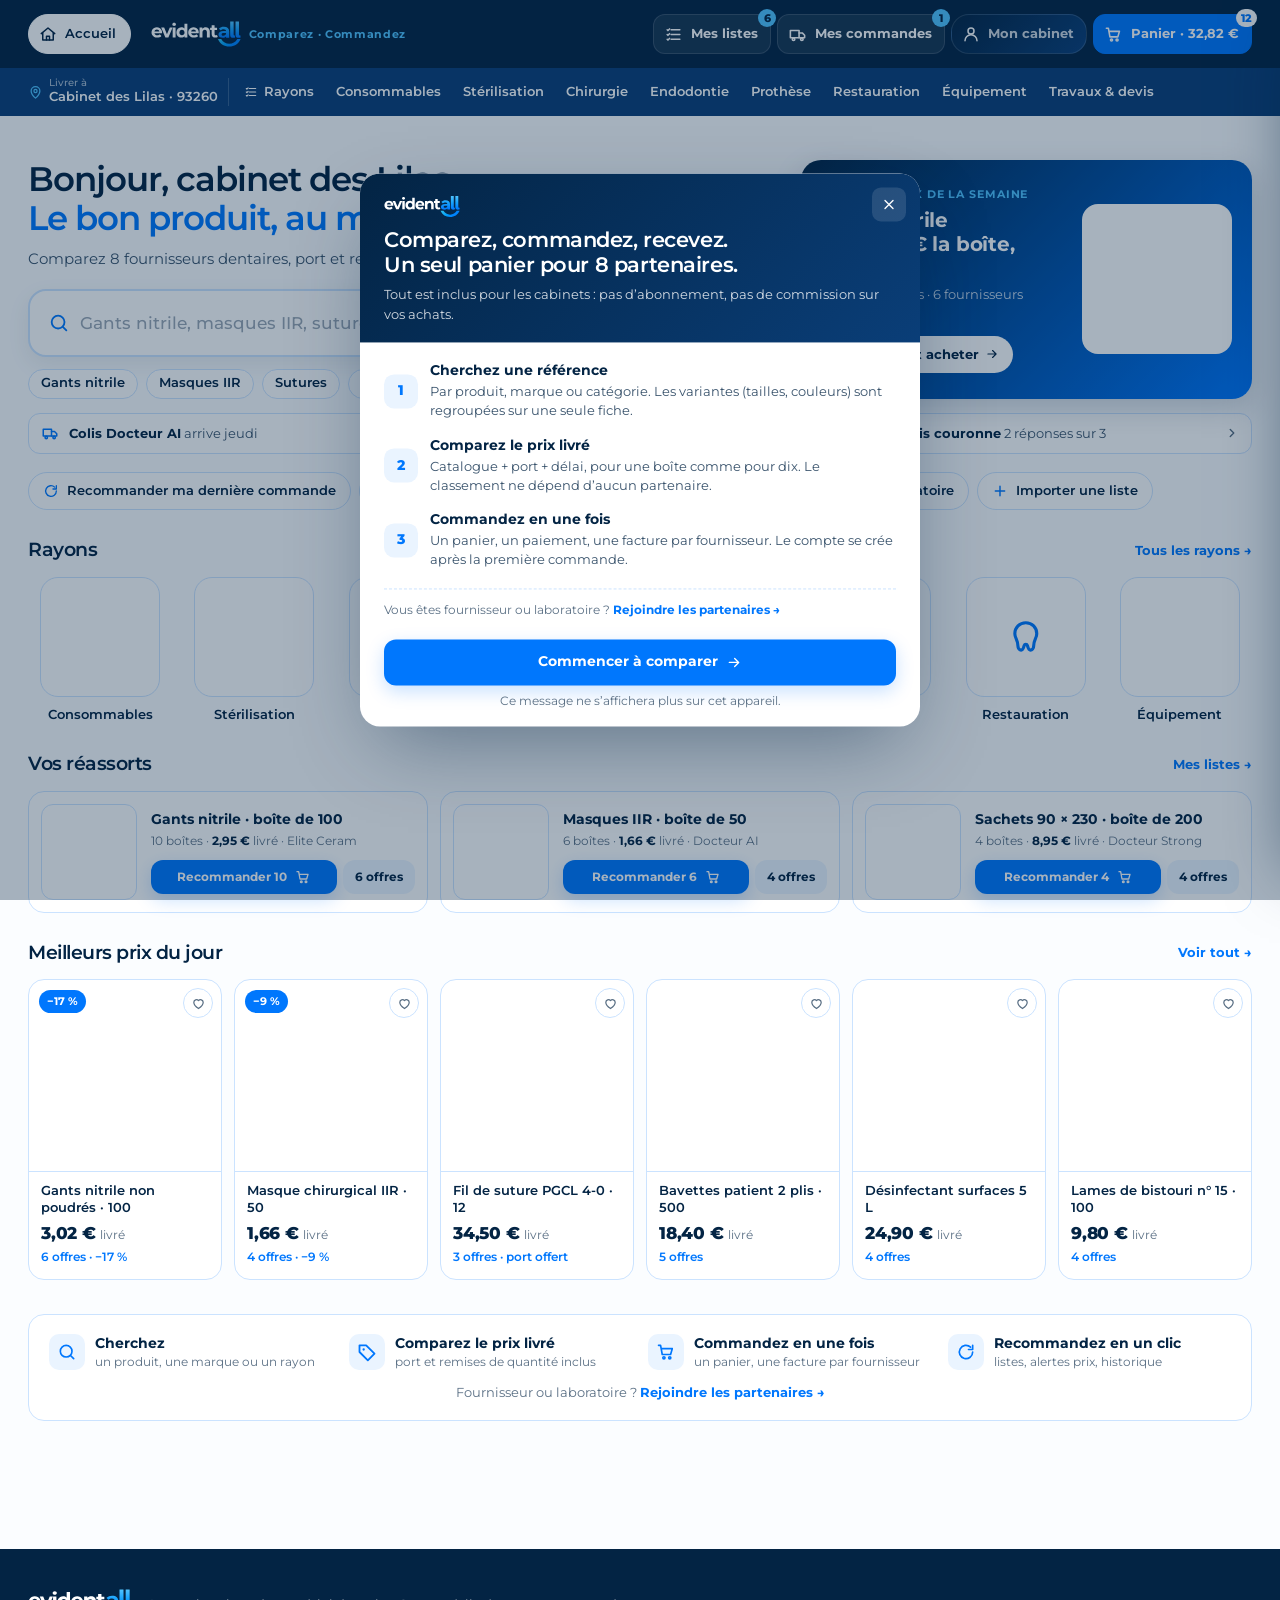
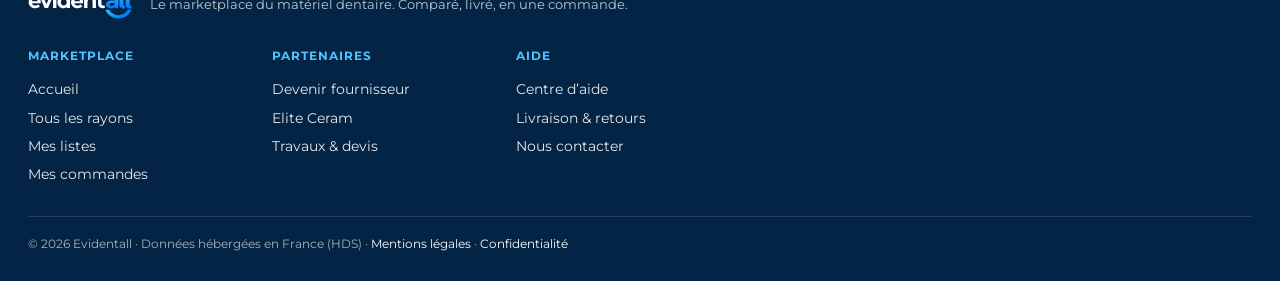
==== prototypes/marketplace.html @ 7a04cb5a "Mise en page élargie à 1 600 px : en-tête, bandeau, contenu et footer ; 4 puis 5 cartes par ligne su" ====
<!doctype html>
<html lang="fr">
<head>
<meta charset="utf-8">
<meta name="viewport" content="width=device-width,initial-scale=1">
<title>Evidentall · Marketplace — marketplace</title>
<link rel="preconnect" href="https://fonts.googleapis.com">
<link href="https://fonts.googleapis.com/css2?family=Montserrat:wght@400;500;600;700;800&display=swap" rel="stylesheet">
<style>
:root{
  --p:#0077fd;--a:#50c3ff;--s:#032444;
  --ink:#032444;--ink2:#39536c;--mute:#5b7085;
  --line:#cbe3ff;--bg:#fbfdff;--card:#fff;--tint:#eaf4ff;--soft:#f2f8ff;
  --ok:#0077fd;
  --warn:#b45309;--warn-bg:#fff7ec;--warn-line:#f3d9b1;--warn-ink:#7a4a0b;--warn-ink2:#5c3708;--warn-btn:#e8c89a;
  --err:#c62828;--err-bg:#fdecec;--err-line:#f2bcbc;--err-ink:#7a1f1f;--err-ink2:#5a1414;--err-btn:#e9a9a9;
  --r:14px;--r2:20px;
  --sh:0 8px 22px rgba(3,36,68,.08);--sh2:0 18px 46px rgba(3,36,68,.13);
}
*{box-sizing:border-box;margin:0;padding:0}
[hidden]{display:none!important}
html{scroll-behavior:smooth}
body{font-family:Montserrat,system-ui,sans-serif;background:var(--bg);color:var(--ink);line-height:1.5;-webkit-font-smoothing:antialiased}
button{font:inherit;cursor:pointer;border:0;background:none;color:inherit}
input{font:inherit}
a{color:inherit;text-decoration:none}
svg{display:block}
.sr{position:absolute;width:1px;height:1px;overflow:hidden;clip:rect(0 0 0 0)}

/* ---------- top bar ---------- */
.top{position:sticky;top:0;z-index:40;background:var(--s);color:#fff}
.top-in{max-width:1280px;margin:0 auto;padding:0 20px;height:66px;display:flex;align-items:center;gap:14px}
.home{display:inline-flex;align-items:center;gap:8px;height:40px;padding:0 14px 0 10px;border-radius:999px;background:rgba(255,255,255,.08);border:1px solid rgba(255,255,255,.14);font-weight:600;font-size:13px;white-space:nowrap;transition:background .2s,transform .2s}
.home:hover{background:rgba(255,255,255,.16);transform:translateX(-2px)}
.home svg{width:18px;height:18px}
.brand{display:flex;align-items:baseline;gap:8px;margin-left:6px;white-space:nowrap}
.brand{text-decoration:none;color:#fff;align-items:center}
.brand-logo{height:26px;width:auto;display:block}
.brand span{font-size:11px;letter-spacing:.14em;text-transform:uppercase;color:rgba(255,255,255,.6);font-weight:600}
.search{flex:1;display:flex;align-items:center;height:44px;background:#fff;border-radius:12px;padding:0 6px 0 14px;color:var(--ink);min-width:0;margin-left:10px}
.search svg{width:18px;height:18px;color:var(--mute);flex:none}
.search input{flex:1;border:0;outline:0;height:100%;padding:0 10px;min-width:0;font-weight:500}
.search input::placeholder{color:#9aa6b4}
.search button{height:34px;padding:0 14px;border-radius:9px;background:var(--p);color:#fff;font-weight:700;font-size:13px}
.tools{display:flex;gap:6px}
.tool{position:relative;width:40px;height:40px;border-radius:12px;display:grid;place-items:center;background:rgba(255,255,255,.08);border:1px solid rgba(255,255,255,.14)}
.tool svg{width:19px;height:19px}
.tool .n{position:absolute;top:-6px;right:-6px;min-width:18px;height:18px;padding:0 5px;border-radius:9px;background:var(--a);color:var(--s);font-size:11px;font-weight:800;display:grid;place-items:center;transform:scale(0);transition:transform .25s cubic-bezier(.3,1.6,.5,1)}
.tool .n.on{transform:scale(1)}

/* ---------- layout ---------- */
.wrap{max-width:1240px;margin:0 auto;padding:22px 20px 80px}
.crumb{font-size:13px;color:var(--mute);display:flex;gap:8px;align-items:center;flex-wrap:wrap}
.crumb b{color:var(--ink);font-weight:600}
.view{display:none}.view.on{display:block}

/* ---------- results header ---------- */
.rh{display:flex;align-items:flex-end;justify-content:space-between;gap:16px;margin:14px 0 18px;flex-wrap:wrap}
.rh h1{font-size:26px;font-weight:800;letter-spacing:-.02em;line-height:1.15}
.rh h1 small{display:block;font-size:14px;color:var(--mute);font-weight:500;margin-top:4px}
.seg{display:inline-flex;background:#e8eef6;border-radius:999px;padding:3px;position:relative}
.seg button{position:relative;z-index:1;height:32px;padding:0 16px;border-radius:999px;font-weight:700;font-size:13px;color:var(--ink2);transition:color .2s}
.seg button[aria-pressed=true]{color:#fff}
.seg::before{content:"";position:absolute;top:3px;left:3px;width:calc(50% - 3px);height:32px;border-radius:999px;background:var(--s);transition:transform .25s cubic-bezier(.4,0,.2,1)}
.seg.ttc::before{transform:translateX(100%)}
.seg-wrap{display:flex;align-items:center;gap:10px;font-size:12px;color:var(--mute)}

/* radar */
.radar{background:linear-gradient(135deg,var(--s),#0a3e78);color:#fff;border-radius:var(--r2);padding:20px 22px;display:grid;grid-template-columns:1fr auto;gap:18px;align-items:center;margin-bottom:20px}
.radar .t{font-size:12px;letter-spacing:.12em;text-transform:uppercase;color:var(--a);font-weight:700}
.radar h2{font-size:18px;font-weight:700;margin:4px 0 12px}
.rng{position:relative;height:8px;border-radius:4px;background:rgba(255,255,255,.14);margin:22px 0 8px}
.rng i{position:absolute;top:0;bottom:0;border-radius:4px;background:linear-gradient(90deg,var(--a),var(--p))}
.rng b{position:absolute;top:-24px;transform:translateX(-50%);font-size:12px;font-weight:700;white-space:nowrap}
.rng em{position:absolute;top:-4px;width:16px;height:16px;border-radius:50%;background:#fff;border:3px solid var(--p);transform:translateX(-50%);box-shadow:0 0 0 4px rgba(80,195,255,.25)}
.rng-l{display:flex;justify-content:space-between;font-size:11px;color:rgba(255,255,255,.65)}
.radar .note{font-size:13px;color:rgba(255,255,255,.85);max-width:560px}
.radar .k{display:flex;flex-direction:column;align-items:flex-end;gap:4px;text-align:right}
.radar .k b{font-size:30px;font-weight:800;letter-spacing:-.02em}
.radar .k span{font-size:12px;color:rgba(255,255,255,.7)}
.pill{display:inline-flex;align-items:center;gap:6px;height:26px;padding:0 10px;border-radius:999px;font-size:11px;font-weight:700}
.pill.good{background:rgba(80,195,255,.18);color:var(--tint)}

/* cards */
.grid{display:grid;grid-template-columns:repeat(3,1fr);gap:16px}
.card{background:var(--card);border:1px solid var(--line);border-radius:var(--r2);overflow:hidden;box-shadow:var(--sh);display:flex;flex-direction:column;transition:transform .25s,box-shadow .25s}
.card:hover{transform:translateY(-3px);box-shadow:0 2px 4px rgba(3,36,68,.05),0 24px 40px -18px rgba(0,119,253,.35)}
.card .img{position:relative;aspect-ratio:4/3;background:linear-gradient(160deg,var(--tint),#dfe9f6);display:grid;place-items:center}
.card .img svg{width:46%;height:auto}
.card .fav{position:absolute;top:12px;right:12px;width:34px;height:34px;border-radius:10px;background:#fff;display:grid;place-items:center;color:var(--mute);box-shadow:var(--sh)}
.card .fav svg{width:17px;height:17px}
.card .fav.on{color:var(--p)}
.card .fav.on svg{fill:var(--p)}
.tag{position:absolute;left:12px;top:12px;height:26px;padding:0 10px;border-radius:8px;background:var(--s);color:#fff;font-size:11px;font-weight:700;display:flex;align-items:center;gap:6px}
.tag.alt{background:#fff;color:var(--p)}
.card .bd{padding:16px 18px 18px;display:flex;flex-direction:column;gap:10px;flex:1}
.card h3{font-size:15px;font-weight:700;line-height:1.3}
.card .meta{font-size:12px;color:var(--mute);display:flex;gap:10px;flex-wrap:wrap}
.card .meta i{font-style:normal;display:inline-flex;align-items:center;gap:4px}
.card .meta svg{width:13px;height:13px}
.pr{display:flex;align-items:baseline;gap:6px;margin-top:auto}
.pr small{font-size:12px;color:var(--mute);font-weight:600}
.pr b{font-size:22px;font-weight:800;letter-spacing:-.02em}
.pr .u{font-size:12px;color:var(--mute)}
.pr .tax{font-size:11px;color:var(--mute);font-weight:600}
.pt{display:flex;align-items:center;gap:8px;font-size:12px;color:var(--ink2)}
.av{display:flex}
.av span{width:22px;height:22px;border-radius:50%;border:2px solid #fff;background:var(--s);color:#fff;font-size:9px;font-weight:800;display:grid;place-items:center;margin-left:-6px}
.av span:first-child{margin:0}
.btn{display:inline-flex;align-items:center;justify-content:center;gap:8px;height:44px;padding:0 18px;border-radius:12px;font-weight:700;font-size:14px;transition:transform .2s,box-shadow .2s,background .2s}
.btn svg{width:16px;height:16px}
.btn.p{background:var(--p);color:#fff;box-shadow:0 8px 20px -10px rgba(0,119,253,.7)}
.btn.p:hover{background:#0068e0;transform:translateY(-1px)}
.btn.g{background:var(--tint);color:var(--s)}
.btn.g:hover{background:#e2ebf7}
.btn.o{border:1.5px solid var(--line);color:var(--s)}
.btn.o:hover{border-color:var(--p);color:var(--p)}
.btn.w{width:100%}
.card .act{display:flex;gap:8px}
.card .act .btn{flex:1;height:40px;font-size:13px}

/* ---------- sheet ---------- */
.back{display:inline-flex;align-items:center;gap:6px;color:var(--p);font-weight:700;font-size:13px;margin-bottom:14px}
.back svg{width:16px;height:16px}
.sheet{display:grid;grid-template-columns:1fr 360px;gap:22px;align-items:start}
.hero{background:#fff;border:1px solid var(--line);border-radius:var(--r2);padding:22px;display:grid;grid-template-columns:220px 1fr;gap:22px;box-shadow:var(--sh)}
.hero .img{aspect-ratio:1;border-radius:16px;background:linear-gradient(160deg,var(--tint),#dfe9f6);display:grid;place-items:center}
.hero .img svg{width:60%}
.hero h1{font-size:24px;font-weight:800;letter-spacing:-.02em;line-height:1.2}
.hero .sub{color:var(--mute);font-size:13px;margin:6px 0 12px}
.chips{display:flex;flex-wrap:wrap;gap:6px;margin-bottom:14px}
.chip{height:28px;padding:0 10px;border-radius:8px;background:var(--tint);color:var(--s);font-size:12px;font-weight:600;display:inline-flex;align-items:center;gap:6px}
.chip.sel{background:var(--s);color:#fff}
.hero .row{display:flex;gap:8px;flex-wrap:wrap}
.hero .row .btn{height:40px;font-size:13px}

.sec{margin-top:22px}
.sec-h{display:flex;align-items:center;justify-content:space-between;gap:12px;margin-bottom:12px;flex-wrap:wrap}
.sec-h h2{font-size:18px;font-weight:800;letter-spacing:-.01em}
.sec-h .hint{font-size:12px;color:var(--mute)}
.sort{display:inline-flex;gap:4px;background:#e8eef6;padding:3px;border-radius:10px}
.sort button{height:30px;padding:0 12px;border-radius:8px;font-size:12px;font-weight:700;color:var(--ink2)}
.sort button[aria-pressed=true]{background:#fff;color:var(--s);box-shadow:var(--sh)}

.offers{display:flex;flex-direction:column;gap:10px}
.of{background:#fff;border:1px solid var(--line);border-radius:16px;padding:14px 16px;display:grid;grid-template-columns:44px 1fr auto auto;gap:14px;align-items:center;transition:border-color .2s,box-shadow .2s;position:relative}
.of:hover{border-color:#c9dcf3;box-shadow:var(--sh)}
.of.best{border-color:var(--p);box-shadow:0 0 0 3px rgba(0,119,253,.12)}
.of.best::before{content:"Meilleur prix livré";position:absolute;top:-11px;left:14px;height:22px;padding:0 10px;border-radius:999px;background:var(--p);color:#fff;font-size:11px;font-weight:700;display:flex;align-items:center}
.of .lg{width:44px;height:44px;border-radius:12px;background:var(--s);color:#fff;display:grid;place-items:center;font-weight:800;font-size:13px}
.of .lg.a{background:#0a3e78}.of .lg.b{background:#0f5fb8}.of .lg.c{background:#1d4e89}
.of .who b{display:block;font-size:14px;font-weight:700}
.of .who span{font-size:12px;color:var(--mute);display:flex;gap:8px;flex-wrap:wrap;margin-top:2px}
.of .who span i{font-style:normal;display:inline-flex;align-items:center;gap:4px}
.of .who span svg{width:12px;height:12px}
.of .pz{text-align:right;min-width:150px}
.of .pz b{font-size:19px;font-weight:800;letter-spacing:-.02em;display:block}
.of .pz small{font-size:11px;color:var(--mute);display:block;font-weight:600}
.of .pz .d{display:inline-flex;align-items:center;height:20px;padding:0 7px;border-radius:6px;font-size:11px;font-weight:700;margin-top:4px;background:var(--tint);color:var(--ink2)}
.of .pz .d.z{background:rgba(0,119,253,.1);color:var(--p)}
.of .btn{height:40px;padding:0 14px;font-size:13px}
.of .btn .sr{display:none}
.of.best .btn{background:var(--p);color:#fff}
.why{margin-top:10px;font-size:12px;color:var(--mute);display:flex;gap:6px;align-items:flex-start}
.why svg{width:14px;height:14px;flex:none;margin-top:2px;color:var(--p)}
.why button{color:var(--p);font-weight:700;text-decoration:underline;text-underline-offset:2px}

/* side */
.side{display:flex;flex-direction:column;gap:14px;position:sticky;top:84px}
.box{background:#fff;border:1px solid var(--line);border-radius:var(--r2);padding:18px;box-shadow:var(--sh)}
.box .t{font-size:11px;letter-spacing:.12em;text-transform:uppercase;color:var(--mute);font-weight:700;margin-bottom:8px}
.best-box{background:linear-gradient(135deg,var(--s),#0a3e78);color:#fff;border:0}
.best-box .t{color:var(--a)}
.best-box .big{display:flex;align-items:baseline;gap:6px}
.best-box .big b{font-size:34px;font-weight:800;letter-spacing:-.03em}
.best-box .big span{font-size:12px;color:rgba(255,255,255,.7)}
.best-box p{font-size:13px;color:rgba(255,255,255,.85);margin:4px 0 12px}
.best-box .btn{background:#fff;color:var(--s);width:100%}
.best-box .btn:hover{background:var(--tint)}
.best-box .sv{margin-top:10px;font-size:12px;color:var(--a);font-weight:700;display:block;line-height:1.5}
.best-box .sv svg{width:14px;height:14px;display:inline-block;vertical-align:-2px;margin-right:4px}
.chart{margin:4px 0 6px}
.chart svg{width:100%;height:auto}
.verdict{display:flex;align-items:center;gap:10px;background:var(--tint);border-radius:12px;padding:10px 12px;font-size:12px;color:var(--ink2)}
.verdict b{display:block;color:var(--s);font-size:13px}
.verdict .bl{width:34px;height:34px;border-radius:10px;background:var(--p);color:#fff;display:grid;place-items:center;flex:none}
.verdict .bl svg{width:18px;height:18px}
.alert{display:flex;gap:8px;margin-top:8px}
.alert .f{flex:1;display:flex;align-items:center;border:1.5px solid var(--line);border-radius:10px;height:42px;padding:0 10px;gap:6px;min-width:0}
.alert .f:focus-within{border-color:var(--p)}
.alert .f span{font-size:12px;color:var(--mute);font-weight:600;white-space:nowrap}
.alert input{border:0;outline:0;width:100%;min-width:0;font-weight:700}
.alert .btn{height:42px;padding:0 14px;font-size:13px}
.ok{font-size:12px;color:var(--p);font-weight:600;margin-top:8px;display:none}
.ok.on{display:block}
.re{display:flex;align-items:center;gap:12px}
.re .ic{width:40px;height:40px;border-radius:12px;background:var(--tint);color:var(--p);display:grid;place-items:center;flex:none}
.re .ic svg{width:20px;height:20px}
.re b{font-size:13px;display:block}.re span{font-size:12px;color:var(--mute)}
.re .btn{margin-left:auto;height:36px;padding:0 12px;font-size:12px}

/* toast */
.toast{position:fixed;left:50%;bottom:24px;transform:translate(-50%,20px);background:var(--s);color:#fff;padding:12px 16px 12px 14px;border-radius:14px;font-size:13px;font-weight:600;display:flex;align-items:center;gap:10px;box-shadow:0 20px 40px -14px rgba(3,36,68,.5);opacity:0;pointer-events:none;transition:opacity .25s,transform .25s;z-index:50;max-width:calc(100vw - 32px)}
.toast.on{opacity:1;transform:translate(-50%,0)}
.toast .d{width:26px;height:26px;border-radius:8px;background:var(--p);display:grid;place-items:center;flex:none}
.toast svg{width:15px;height:15px}

/* reveal */
.rv{opacity:0;transform:translateY(10px);animation:rv .5s cubic-bezier(.2,.7,.2,1) forwards}
.rv:nth-child(2){animation-delay:.06s}.rv:nth-child(3){animation-delay:.12s}
@keyframes rv{to{opacity:1;transform:none}}
@media (prefers-reduced-motion:reduce){*{animation:none!important;transition:none!important}.rv{opacity:1;transform:none}}

/* ---------- responsive ---------- */
@media (max-width:1000px){
  .grid{grid-template-columns:repeat(2,1fr)}
  .sheet{grid-template-columns:1fr}
  .side{position:static}
}
@media (max-width:700px){
  .top-in{height:auto;padding:10px 14px;flex-wrap:wrap;gap:8px}
  .brand span{display:none}
  .brand{margin-left:auto}
  .tools{order:3}
  .search{order:4;flex:1 0 100%;margin:0;height:42px}
  .home{padding:0 12px 0 10px}
  .home .lbl{display:none}
  .wrap{padding:16px 14px 60px}
  .rh h1{font-size:21px}
  .radar{grid-template-columns:1fr;padding:18px}
  .radar .k{align-items:flex-start;text-align:left;flex-direction:row;align-items:baseline;gap:10px}
  .grid{grid-template-columns:1fr}
  .hero{grid-template-columns:1fr;padding:16px}
  .hero .img{max-width:200px;margin:0 auto}
  .of{grid-template-columns:40px 1fr;row-gap:10px;padding:14px}
  .of .pz{grid-column:1/3;text-align:left;display:flex;align-items:baseline;gap:10px;min-width:0;flex-wrap:wrap}
  .of .pz b{white-space:nowrap;font-size:20px}
  .of .pz .d{flex-basis:100%;width:max-content}
  .of .pz b{display:inline}.of .pz small{display:inline}
  .of .btn{grid-column:1/3;width:100%}
  .of .lg{width:40px;height:40px;font-size:12px}
  .of.best::before{left:12px}
}

/* ---------- v2 : mini-panier, tunnel ---------- */
.mc-bg{position:fixed;inset:0;background:rgba(3,36,68,.35);opacity:0;pointer-events:none;transition:opacity .25s;z-index:60}
.mc-bg.on{opacity:1;pointer-events:auto}
.mc{position:fixed;top:0;right:0;bottom:0;width:min(420px,100vw);background:#fff;z-index:61;transform:translateX(100%);transition:transform .3s cubic-bezier(.2,.7,.2,1);display:flex;flex-direction:column;box-shadow:-20px 0 60px -30px rgba(3,36,68,.5)}
.mc.on{transform:none}
.mc-h{display:flex;align-items:center;justify-content:space-between;padding:18px 20px;border-bottom:1px solid var(--line)}
.mc-h b{font-size:16px;font-weight:800}
.mc-h button{width:36px;height:36px;border-radius:10px;display:grid;place-items:center;color:var(--mute)}
.mc-h button:hover{background:var(--tint);color:var(--s)}
.mc-h svg{width:18px;height:18px}
.mc-b{flex:1;overflow:auto;padding:14px 20px;display:flex;flex-direction:column;gap:10px}
.mc-f{padding:16px 20px;border-top:1px solid var(--line);display:grid;gap:10px}
.mc-f .row{display:flex;justify-content:space-between;font-size:14px}
.mc-f .row b{font-size:16px}
.mc-f .btn{height:46px}
.mc-added{background:var(--tint);border-radius:12px;padding:10px 12px;font-size:13px;color:var(--s);display:flex;gap:8px;align-items:center}
.mc-added svg{width:16px;height:16px;color:var(--p)}
.line{display:grid;grid-template-columns:44px 1fr auto;gap:12px;align-items:center;padding:10px 0;border-bottom:1px solid var(--line)}
.line:last-child{border-bottom:0}
.line .th{width:44px;height:44px;border-radius:10px;background:linear-gradient(160deg,var(--tint),#dfe9f6);display:grid;place-items:center}
.line .th svg{width:28px;height:28px}
.line .nm{font-size:13px;font-weight:600;line-height:1.3}
.line .sp{font-size:12px;color:var(--mute);margin-top:2px}
.line .pr{font-size:14px;font-weight:800;text-align:right;white-space:nowrap}
.qty{display:inline-flex;align-items:center;border:1.5px solid var(--line);border-radius:10px;height:34px}
.qty button{width:32px;height:100%;font-size:18px;color:var(--s);font-weight:600}
.qty button:hover{background:var(--tint)}
.qty span{min-width:28px;text-align:center;font-weight:700;font-size:13px}
.line .ctl{display:flex;align-items:center;gap:8px;margin-top:6px}
.line .rm{font-size:12px;color:var(--mute);text-decoration:underline;text-underline-offset:2px}
.line .rm:hover{color:#c62828}

/* steps */
.steps{display:flex;gap:6px;align-items:center;margin:4px 0 18px;flex-wrap:wrap}
.stp{display:inline-flex;align-items:center;gap:8px;font-size:13px;font-weight:600;color:var(--mute)}
.stp i{width:26px;height:26px;border-radius:50%;border:2px solid var(--line);display:grid;place-items:center;font-style:normal;font-size:12px;font-weight:800}
.stp.on{color:var(--s)}.stp.on i{background:var(--s);border-color:var(--s);color:#fff}
.stp.done{color:var(--p)}.stp.done i{background:var(--p);border-color:var(--p);color:#fff}
.stp.done i svg{width:14px;height:14px}
.sep{width:36px;height:2px;background:var(--line);margin:0 2px}
.sep.done{background:var(--p)}
.ck{display:grid;grid-template-columns:minmax(0,1fr) 360px;gap:22px;align-items:start}
.ck h1{font-size:24px;font-weight:800;letter-spacing:-.02em;margin-bottom:6px}
.ck .sub{color:var(--mute);font-size:13px;margin-bottom:16px}
.colis{background:#fff;border:1px solid var(--line);border-radius:var(--r2);overflow:hidden;margin-bottom:14px;box-shadow:var(--sh)}
.colis-h{display:grid;grid-template-columns:40px 1fr auto;gap:12px;align-items:center;padding:14px 18px;border-bottom:1px solid var(--line);background:#fafcfe}
.colis-h .lg{width:40px;height:40px;border-radius:11px;background:var(--s);color:#fff;display:grid;place-items:center;font-weight:800;font-size:12px}
.colis-h b{display:block;font-size:14px}
.colis-h span{font-size:12px;color:var(--mute);display:flex;gap:10px;flex-wrap:wrap}
.colis-h span i{font-style:normal;display:inline-flex;align-items:center;gap:4px}
.colis-h span svg{width:12px;height:12px}
.colis-h .tot{text-align:right;font-size:12px;color:var(--mute)}
.colis-h .tot b{font-size:15px}
.colis-b{padding:4px 18px}
.colis-f{padding:10px 18px 14px;display:flex;justify-content:space-between;align-items:center;gap:10px;flex-wrap:wrap;font-size:12px;color:var(--mute);border-top:1px solid var(--line)}
.nudge{display:inline-flex;align-items:center;gap:8px;background:var(--tint);color:var(--s);border-radius:10px;padding:8px 10px;font-size:12px;font-weight:600}
.nudge svg{width:14px;height:14px;color:var(--p)}
.nudge.ok{background:rgba(0,119,253,.08);color:var(--p)}
.rec{position:sticky;top:84px}
.rec .box{padding:20px}
.rec .t{margin-bottom:12px}
.rec .row{display:flex;justify-content:space-between;font-size:14px;padding:6px 0;color:var(--ink2)}
.rec .row.tot{border-top:1px solid var(--line);margin-top:6px;padding-top:12px;color:var(--ink);font-weight:800;font-size:17px}
.rec .row.tot small{font-size:12px;color:var(--mute);font-weight:600;display:block}
.rec .btn{width:100%;height:50px;margin-top:12px;font-size:15px}
.rec .fine{font-size:12px;color:var(--mute);margin-top:10px;line-height:1.5}
.rec .fine b{color:var(--s)}
.trust{display:flex;gap:14px;flex-wrap:wrap;margin-top:12px;font-size:11.5px;color:var(--mute)}
.trust i{font-style:normal;display:inline-flex;align-items:center;gap:5px}
.trust svg{width:13px;height:13px;color:var(--p)}
.empty{background:#fff;border:1px dashed var(--line);border-radius:var(--r2);padding:40px;text-align:center;color:var(--mute)}
.empty .btn{margin-top:14px}

/* forms */
.fld{display:grid;gap:6px}
.fld label{font-size:12px;font-weight:700;color:var(--ink2);text-transform:uppercase;letter-spacing:.06em}
.fld input,.fld textarea{font:inherit;border:1.5px solid var(--line);border-radius:10px;height:44px;padding:0 12px;outline:0;background:#fff;font-weight:500}
.fld textarea{height:auto;padding:10px 12px;resize:vertical}
.fld input:focus,.fld textarea:focus{border-color:var(--p)}
.frm{display:grid;grid-template-columns:1fr 1fr;gap:12px}
.frm .full{grid-column:1/-1}
.card-opt{display:grid;grid-template-columns:22px 1fr auto;gap:12px;align-items:center;border:1.5px solid var(--line);border-radius:14px;padding:14px 16px;cursor:pointer;background:#fff;transition:border-color .2s,box-shadow .2s}
.card-opt:hover{border-color:#c9dcf3}
.card-opt.sel{border-color:var(--p);box-shadow:0 0 0 3px rgba(0,119,253,.12)}
.card-opt input{accent-color:var(--p);width:18px;height:18px;margin:0}
.card-opt b{display:block;font-size:14px}
.card-opt span{font-size:12px;color:var(--mute)}
.card-opt .pr{font-weight:800;font-size:14px;white-space:nowrap}
.opts{display:grid;gap:8px}
.addr{background:#fff;border:1px solid var(--line);border-radius:var(--r2);padding:18px;display:grid;gap:12px;box-shadow:var(--sh);margin-bottom:14px}
.addr h3{font-size:15px;font-weight:800;display:flex;justify-content:space-between;align-items:center}
.addr h3 button{font-size:12px;color:var(--p);font-weight:700}
.addr .who{display:grid;grid-template-columns:40px 1fr;gap:12px;align-items:start}
.addr .who .ic{width:40px;height:40px;border-radius:11px;background:var(--tint);color:var(--p);display:grid;place-items:center}
.addr .who svg{width:20px;height:20px}
.addr .who b{font-size:14px;display:block}
.addr .who span{font-size:13px;color:var(--ink2);line-height:1.5}
.recap-l{display:grid;grid-template-columns:1fr auto;gap:4px 12px;font-size:13px;color:var(--ink2);padding:6px 0;border-bottom:1px solid var(--line)}
.recap-l:last-child{border-bottom:0}
.recap-l b{color:var(--ink)}
.recap-l .d{grid-column:1/-1;font-size:12px;color:var(--mute)}
.cgv{display:flex;gap:10px;align-items:flex-start;font-size:13px;color:var(--ink2);margin-top:12px}
.cgv input{margin-top:3px;accent-color:var(--p);width:18px;height:18px}
.err{font-size:12px;color:#c62828;font-weight:600;display:none;margin-top:6px}
.err.on{display:block}

/* done */
.dn{max-width:720px;margin:20px auto;text-align:center;display:grid;gap:18px}
.dn .big{width:72px;height:72px;border-radius:50%;background:var(--p);color:#fff;display:grid;place-items:center;margin:0 auto;box-shadow:0 16px 36px -14px rgba(0,119,253,.8)}
.dn .big svg{width:34px;height:34px}
.dn h1{font-size:26px;font-weight:800;letter-spacing:-.02em}
.dn p{color:var(--ink2);font-size:14px;max-width:52ch;margin:0 auto}
.dn .orders{display:grid;gap:10px;text-align:left;margin-top:6px}
.ord{background:#fff;border:1px solid var(--line);border-radius:16px;padding:14px 18px;display:grid;grid-template-columns:40px 1fr auto;gap:12px;align-items:center;box-shadow:var(--sh)}
.ord .lg{width:40px;height:40px;border-radius:11px;background:var(--s);color:#fff;display:grid;place-items:center;font-weight:800;font-size:12px}
.ord b{font-size:14px;display:block}.ord span{font-size:12px;color:var(--mute)}
.ord .st{font-size:12px;font-weight:700;color:var(--p);background:rgba(0,119,253,.08);padding:4px 10px;border-radius:999px;white-space:nowrap}
.dn .acts{display:flex;gap:10px;justify-content:center;flex-wrap:wrap}
.acct{background:linear-gradient(135deg,var(--s),#0a3e78);color:#fff;border-radius:18px;padding:20px;text-align:left;display:grid;grid-template-columns:1fr auto;gap:16px;align-items:center}
.acct b{display:block;font-size:15px}.acct span{font-size:13px;color:rgba(255,255,255,.8)}
.acct .btn{background:#fff;color:var(--s);height:42px;white-space:nowrap}

@media (max-width:1000px){.ck{grid-template-columns:1fr}.rec{position:static}}
@media (max-width:700px){
  .colis-h{grid-template-columns:40px 1fr}.colis-h .tot{grid-column:1/-1;text-align:left;display:flex;gap:8px;align-items:baseline}
  .frm{grid-template-columns:1fr}.steps{gap:4px}.sep{width:18px}.stp span{display:none}.stp.on span{display:inline}
  .acct{grid-template-columns:1fr}.line{grid-template-columns:44px 1fr}.line .pr{grid-column:2;text-align:left}
}

/* ---------- v3 : accueil, catégories, recherche ---------- */
.hm-hero{background:linear-gradient(135deg,var(--s),#0a3e78);color:#fff;border-radius:var(--r2);padding:34px 32px 30px;display:grid;grid-template-columns:minmax(0,1.1fr) minmax(0,.9fr);gap:28px;align-items:center;margin-top:4px}
.hm-hero h1{font-size:clamp(24px,3vw,34px);font-weight:800;letter-spacing:-.02em;line-height:1.15}
.hm-hero p{color:rgba(255,255,255,.82);font-size:14px;margin-top:10px;max-width:46ch}
.hm-hero .kpi{display:flex;gap:10px;flex-wrap:wrap;margin-top:18px}
.hm-hero .kpi span{background:rgba(255,255,255,.1);border:1px solid rgba(255,255,255,.16);border-radius:10px;padding:8px 12px;font-size:12px;font-weight:600}
.hm-hero .kpi b{display:block;font-size:18px;font-weight:800;letter-spacing:-.02em}
.hm-hero .quick{background:#fff;color:var(--ink);border-radius:16px;padding:16px;display:grid;gap:10px}
.hm-hero .quick .t{font-size:11px;letter-spacing:.12em;text-transform:uppercase;color:var(--mute);font-weight:700}
.qrow{display:grid;grid-template-columns:36px 1fr auto;gap:10px;align-items:center;padding:8px;border-radius:10px;border:1px solid var(--line);text-align:left;width:100%}
.qrow:hover{border-color:var(--p);background:#fbfdff}
.qrow .ic{width:36px;height:36px;border-radius:9px;background:var(--tint);display:grid;place-items:center}
.qrow .ic svg{width:22px;height:22px}
.qrow b{font-size:13px;display:block}.qrow span{font-size:11.5px;color:var(--mute)}
.qrow .pr{font-size:13px;font-weight:800;white-space:nowrap}
.hsec{margin-top:26px}
.hsec .sec-h h2{font-size:18px}
.cats{display:grid;grid-template-columns:repeat(4,1fr);gap:12px}
.cat{background:#fff;border:1px solid var(--line);border-radius:16px;padding:16px;display:grid;grid-template-columns:44px 1fr;gap:12px;align-items:center;text-align:left;transition:transform .2s,box-shadow .2s,border-color .2s}
.cat:hover{transform:translateY(-2px);border-color:#c9dcf3;box-shadow:var(--sh)}
.cat .ic{width:44px;height:44px;border-radius:12px;background:var(--tint);color:var(--p);display:grid;place-items:center}
.cat .ic svg{width:24px;height:24px}
.cat b{font-size:14px;display:block;line-height:1.25}.cat span{font-size:12px;color:var(--mute)}
.cat.dis{opacity:.55}
.multi{display:grid;grid-template-columns:repeat(3,1fr);gap:12px}
.mp{background:#fff;border:1px solid var(--line);border-radius:16px;padding:14px 16px;display:grid;grid-template-columns:56px 1fr;gap:12px;align-items:start;text-align:left}
.mp .th{width:56px;height:56px;border-radius:12px;background:linear-gradient(160deg,var(--tint),#dfe9f6);display:grid;place-items:center}
.mp .th svg{width:36px;height:36px}
.mp b{font-size:13px;display:block;line-height:1.3}
.mp .rg{display:flex;align-items:baseline;gap:6px;margin-top:6px}
.mp .rg b{font-size:17px;letter-spacing:-.02em}
.mp .rg span{font-size:11.5px;color:var(--mute)}
.mp .bar{height:4px;border-radius:2px;background:#e8eef6;margin-top:8px;position:relative}
.mp .bar i{position:absolute;left:0;top:0;bottom:0;border-radius:2px;background:linear-gradient(90deg,var(--a),var(--p))}
.mp .np{font-size:11.5px;color:var(--p);font-weight:700;margin-top:6px}
.re-row{display:grid;grid-template-columns:repeat(3,1fr);gap:12px}
.re-c{background:#fff;border:1px solid var(--line);border-radius:16px;padding:14px 16px;display:grid;gap:8px}
.re-c .tp{display:flex;gap:10px;align-items:center}
.re-c .th{width:40px;height:40px;border-radius:10px;background:linear-gradient(160deg,var(--tint),#dfe9f6);display:grid;place-items:center;flex:none}
.re-c .th svg{width:26px;height:26px}
.re-c b{font-size:13px;line-height:1.3}
.re-c .meta{font-size:11.5px;color:var(--mute)}
.re-c .btn{height:36px;font-size:12px}
.re-c .delta{font-size:11.5px;font-weight:700;color:var(--p)}

/* welcome panel (left) */
.wl-bg{position:fixed;inset:0;background:rgba(3,36,68,.35);z-index:70;opacity:0;pointer-events:none;transition:opacity .25s}
.wl-bg.on{opacity:1;pointer-events:auto}
.wl{position:fixed;top:0;left:0;bottom:0;width:min(440px,100vw);background:#fff;z-index:71;transform:translateX(-100%);transition:transform .3s cubic-bezier(.2,.7,.2,1);display:flex;flex-direction:column;box-shadow:20px 0 60px -30px rgba(3,36,68,.5)}
.wl.on{transform:none}
.wl-h{background:linear-gradient(135deg,var(--s),#0a3e78);color:#fff;padding:22px 22px 20px;position:relative}
.wl-h .eyebrow{font-size:11px;letter-spacing:.12em;text-transform:uppercase;color:var(--a);font-weight:700}
.wl-h h2{font-size:20px;font-weight:800;margin-top:6px;line-height:1.2}
.wl-h p{font-size:13px;color:rgba(255,255,255,.82);margin-top:8px}
.wl-h button{position:absolute;top:14px;right:14px;width:34px;height:34px;border-radius:9px;background:rgba(255,255,255,.12);color:#fff;display:grid;place-items:center}
.wl-h button svg{width:16px;height:16px}
.wl-b{padding:18px 22px;display:grid;gap:12px;overflow:auto;flex:1}
.wl-step{display:grid;grid-template-columns:34px 1fr;gap:12px;align-items:start}
.wl-step i{width:34px;height:34px;border-radius:10px;background:var(--tint);color:var(--p);display:grid;place-items:center;font-style:normal;font-weight:800;font-size:14px}
.wl-step b{font-size:14px;display:block}.wl-step span{font-size:12.5px;color:var(--ink2);line-height:1.5}
.wl-f{padding:16px 22px;border-top:1px solid var(--line);display:grid;gap:8px}
.wl-f .btn{height:44px}
.wl-f small{font-size:11.5px;color:var(--mute);text-align:center}
.wl-sup{font-size:12px;color:var(--mute);border-top:1px dashed var(--line);padding-top:12px}
.wl-sup a{color:var(--p);font-weight:700}

/* search suggestions */
.search{position:relative}
.sug{position:absolute;top:calc(100% + 6px);left:0;right:0;background:#fff;border-radius:14px;box-shadow:0 20px 50px -20px rgba(3,36,68,.45);border:1px solid var(--line);padding:6px;display:none;z-index:45;color:var(--ink)}
.sug.on{display:block}
.sug .g{font-size:10.5px;letter-spacing:.1em;text-transform:uppercase;color:var(--mute);font-weight:700;padding:8px 10px 4px}
.sug button{display:grid;grid-template-columns:28px 1fr auto;gap:10px;align-items:center;width:100%;text-align:left;padding:8px 10px;border-radius:9px;font-size:13px}
.sug button:hover,.sug button.k{background:var(--tint)}
.sug button svg{width:16px;height:16px;color:var(--mute)}
.sug button em{font-style:normal;font-weight:700;color:var(--p)}
.sug button .n{font-size:11.5px;color:var(--mute)}
.sug mark{background:none;color:var(--ink);font-weight:800}

/* category page */
.cat-h{display:flex;align-items:flex-end;justify-content:space-between;gap:16px;margin:12px 0 16px;flex-wrap:wrap}
.cat-h h1{font-size:26px;font-weight:800;letter-spacing:-.02em}
.cat-h h1 small{display:block;font-size:13px;color:var(--mute);font-weight:500;margin-top:4px}
.sub-cats{display:flex;gap:8px;flex-wrap:wrap;margin-bottom:16px}
.sub-cats button{height:34px;padding:0 12px;border-radius:999px;background:#fff;border:1px solid var(--line);font-size:12.5px;font-weight:600;color:var(--ink2)}
.sub-cats button[aria-pressed=true]{background:var(--s);color:#fff;border-color:var(--s)}
.sub-cats button span{color:var(--mute);font-weight:500;margin-left:4px}
.sub-cats button[aria-pressed=true] span{color:rgba(255,255,255,.7)}
.catg{display:grid;grid-template-columns:260px minmax(0,1fr);gap:20px;align-items:start}
.fac{background:#fff;border:1px solid var(--line);border-radius:var(--r2);padding:16px;display:grid;gap:16px;position:sticky;top:84px}
.fac h3{font-size:12px;letter-spacing:.1em;text-transform:uppercase;color:var(--mute);font-weight:700;display:flex;justify-content:space-between}
.fac h3 button{font-size:11px;color:var(--p);text-transform:none;letter-spacing:0;font-weight:700}
.fac .grp{display:grid;gap:6px}
.fac .grp+.grp{margin-top:14px}
.fac .grp h4{font-size:12.5px;font-weight:700;color:var(--ink)}
.fo{display:grid;grid-template-columns:18px 1fr auto;gap:8px;align-items:center;font-size:13px;color:var(--ink2);padding:4px 2px;border-radius:6px;cursor:pointer}
.fo:hover{background:#fbfdff}
.fo input{accent-color:var(--p);width:16px;height:16px;margin:0}
.fo .n{font-size:11.5px;color:var(--mute);font-variant-numeric:tabular-nums}
.fo.dis{opacity:.45;cursor:default}
.fac .more{font-size:12px;color:var(--p);font-weight:700;text-align:left}
.fac-sm{display:none}
.catbar{display:flex;align-items:center;justify-content:space-between;gap:12px;flex-wrap:wrap;margin-bottom:12px}
.chips-a{display:flex;gap:6px;flex-wrap:wrap}
.chips-a button{height:28px;padding:0 10px;border-radius:999px;background:var(--s);color:#fff;font-size:12px;font-weight:600;display:inline-flex;align-items:center;gap:6px}
.chips-a button svg{width:12px;height:12px}
.chips-a .clr{background:none;color:var(--p)}
.sortsel{display:flex;align-items:center;gap:8px;font-size:12.5px;color:var(--mute)}
.sortsel select{font:inherit;font-weight:600;color:var(--ink);border:1.5px solid var(--line);border-radius:10px;height:36px;padding:0 10px;background:#fff}
.pgrid{display:grid;grid-template-columns:repeat(3,1fr);gap:14px}
.pc{background:#fff;border:1px solid var(--line);border-radius:var(--r2);overflow:hidden;box-shadow:var(--sh);display:flex;flex-direction:column;transition:transform .25s,box-shadow .25s;position:relative}
.pc:hover{transform:translateY(-3px)}
.pc .img{aspect-ratio:5/3;background:linear-gradient(160deg,var(--tint),#dfe9f6);display:grid;place-items:center;position:relative}
.pc .img svg{width:38%;height:auto}
.pc .st{position:absolute;left:12px;top:12px;height:24px;padding:0 9px;border-radius:7px;font-size:11px;font-weight:700;display:flex;align-items:center;gap:5px;background:#fff;color:var(--s)}
.pc .st::before{content:"";width:7px;height:7px;border-radius:50%;background:var(--p)}
.pc .st.low::before{background:#b45309}.pc .st.out{color:var(--mute)}.pc .st.out::before{background:#9aa6b4}
.pc .fav{position:absolute;top:10px;right:10px;width:34px;height:34px;border-radius:10px;background:#fff;display:grid;place-items:center;color:var(--mute);opacity:0;transition:opacity .2s}
.pc:hover .fav,.pc .fav.on,.pc .fav:focus-visible{opacity:1}
.pc .fav svg{width:16px;height:16px}.pc .fav.on{color:var(--p)}.pc .fav.on svg{fill:var(--p)}
.pc .bd{padding:14px 16px 16px;display:flex;flex-direction:column;gap:8px;flex:1}
.pc h3{font-size:14px;font-weight:700;line-height:1.35}
.pc .pk{font-size:12px;color:var(--mute)}
.pc .pk b{color:var(--ink2);font-weight:600}
.pc .pr{margin-top:auto;display:flex;align-items:baseline;gap:6px;flex-wrap:wrap}
.pc .pr small{font-size:11px;color:var(--mute);font-weight:700;letter-spacing:.06em;text-transform:uppercase}
.pc .pr b{font-size:20px;font-weight:800;letter-spacing:-.02em}
.pc .pr .u{font-size:11.5px;color:var(--mute)}
.pc .np{display:flex;align-items:center;gap:8px;font-size:12px;color:var(--ink2)}
.pc .btn{height:40px;font-size:13px;width:100%}
.pc.out .btn{background:var(--tint);color:var(--mute)}
.more-row{display:flex;justify-content:center;margin-top:18px}
.more-row .btn{min-width:240px}
.drawer-bg{position:fixed;inset:0;background:rgba(3,36,68,.35);z-index:60;opacity:0;pointer-events:none;transition:opacity .25s}
.drawer-bg.on{opacity:1;pointer-events:auto}
@media (max-width:1000px){.cats{grid-template-columns:repeat(2,1fr)}.multi,.re-row{grid-template-columns:repeat(2,1fr)}.pgrid{grid-template-columns:repeat(2,1fr)}.hm-hero{grid-template-columns:1fr}.catg{grid-template-columns:1fr}
  .fac{position:fixed;left:0;right:0;bottom:0;top:auto;max-height:80vh;overflow:auto;border-radius:20px 20px 0 0;z-index:61;transform:translateY(100%);visibility:hidden;transition:transform .3s cubic-bezier(.2,.7,.2,1),visibility 0s .3s}
  .fac.on{transform:none;visibility:visible;transition:transform .3s cubic-bezier(.2,.7,.2,1)}.fac-sm{display:inline-flex}
}
@media (max-width:700px){.pgrid{grid-template-columns:1fr}.multi,.re-row,.cats{grid-template-columns:1fr}.hm-hero{padding:22px 18px}.cat{padding:12px}.catbar{align-items:stretch}.sortsel{justify-content:space-between}}

/* ---------- v4 : listes, alertes, comparateur matériel, partenaire ---------- */
.tabs{display:inline-flex;gap:4px;background:#e8eef6;padding:3px;border-radius:12px;margin:8px 0 18px}
.tabs button{height:36px;padding:0 16px;border-radius:9px;font-size:13px;font-weight:700;color:var(--ink2)}
.tabs button[aria-pressed=true]{background:#fff;color:var(--s);box-shadow:var(--sh)}
.lists{display:grid;grid-template-columns:300px minmax(0,1fr);gap:20px;align-items:start}
.lnav{display:grid;gap:8px}
.lcard{background:#fff;border:1px solid var(--line);border-radius:16px;padding:14px 16px;display:grid;grid-template-columns:36px 1fr;gap:2px 12px;text-align:left;transition:border-color .2s,box-shadow .2s}
.lcard:hover{border-color:#c9dcf3;box-shadow:var(--sh)}
.lcard.sel{border-color:var(--p);box-shadow:0 0 0 3px rgba(0,119,253,.12)}
.lcard b{font-size:14px;grid-column:2}.lcard .n{font-size:12px;color:var(--mute);grid-column:2}.lcard .ic{grid-row:1/3;grid-column:1;width:36px;height:36px;border-radius:10px;background:var(--tint);color:var(--p);display:grid;place-items:center;align-self:center}
.lcard .ic svg{width:18px;height:18px}
.lnew{border:1.5px dashed var(--line);border-radius:16px;padding:12px;font-size:13px;font-weight:700;color:var(--p);display:flex;gap:8px;align-items:center;justify-content:center}
.lnew svg{width:16px;height:16px}
.ldet{background:#fff;border:1px solid var(--line);border-radius:var(--r2);box-shadow:var(--sh);overflow:hidden}
.ldet-h{padding:18px 20px;border-bottom:1px solid var(--line);display:flex;justify-content:space-between;gap:12px;align-items:flex-start;flex-wrap:wrap}
.ldet-h h2{font-size:20px;font-weight:800;letter-spacing:-.02em}
.ldet-h p{font-size:12.5px;color:var(--mute);margin-top:3px}
.ldet-h .acts{display:flex;gap:8px;flex-wrap:wrap}
.ldet-h .btn{height:40px;font-size:13px}
.lsum{display:grid;grid-template-columns:repeat(3,1fr);border-bottom:1px solid var(--line)}
.lsum div{padding:12px 20px;border-right:1px solid var(--line)}
.lsum div:last-child{border-right:0}
.lsum small{display:block;font-size:11px;letter-spacing:.08em;text-transform:uppercase;color:var(--mute);font-weight:700}
.lsum b{font-size:18px;font-weight:800;letter-spacing:-.02em}
.lsum b.good{color:var(--p)}
.ll{display:grid;grid-template-columns:44px minmax(0,1.4fr) 110px 150px 150px auto;gap:12px;align-items:center;padding:12px 20px;border-bottom:1px solid var(--line);font-size:13px}
.ll:last-child{border-bottom:0}
.ll.head{font-size:10.5px;letter-spacing:.08em;text-transform:uppercase;color:var(--mute);font-weight:700;background:#fafcfe;padding:8px 20px}
.ll .th{width:44px;height:44px;border-radius:10px;background:linear-gradient(160deg,var(--tint),#dfe9f6);display:grid;place-items:center}
.ll .th svg{width:26px;height:26px}
.ll .nm b{display:block;font-size:13px;line-height:1.3}
.ll .nm span{font-size:11.5px;color:var(--mute)}
.ll .last{color:var(--mute)}
.ll .best b{display:block;font-size:14px}
.ll .best span{font-size:11.5px;color:var(--mute)}
.ll .delta{font-size:11.5px;font-weight:700;color:var(--p)}
.ll .delta.up{color:#b45309}
.ll .btn{height:36px;font-size:12px;padding:0 12px}
.ll .rm{width:32px;height:32px;border-radius:8px;display:grid;place-items:center;color:var(--mute)}
.ll .rm:hover{background:#fdecec;color:#c62828}
.ll .rm svg{width:15px;height:15px}
.alerts{display:grid;gap:10px}
.al{background:#fff;border:1px solid var(--line);border-radius:16px;padding:14px 16px;display:grid;grid-template-columns:40px minmax(0,1fr) auto auto;gap:12px;align-items:center;box-shadow:var(--sh)}
.al .ic{width:40px;height:40px;border-radius:11px;background:var(--tint);color:var(--p);display:grid;place-items:center}
.al .ic svg{width:18px;height:18px}
.al b{display:block;font-size:13.5px;overflow-wrap:anywhere}.al span{font-size:12px;color:var(--mute)}
.al .gauge{min-width:170px}
.al .gauge small{display:flex;justify-content:space-between;gap:8px;font-size:10.5px;color:var(--mute);margin-bottom:3px}
.al .gauge small span{white-space:nowrap}
.al .gauge .bar{height:6px;border-radius:3px;background:#e8eef6;position:relative}
.al .gauge .bar i{position:absolute;top:0;bottom:0;left:0;border-radius:3px;background:linear-gradient(90deg,var(--p),var(--a))}
.al .gauge .bar em{position:absolute;top:-3px;width:2px;height:12px;background:var(--s)}
.al .st{font-size:11px;font-weight:700;padding:4px 9px;border-radius:999px;background:var(--tint);color:var(--s);white-space:nowrap}
.al .st.hit{background:rgba(0,119,253,.1);color:var(--p)}
.al .rm{width:32px;height:32px;border-radius:8px;display:grid;place-items:center;color:var(--mute)}
.al .rm svg{width:15px;height:15px}

/* compare equipment */
.cmp-h{display:flex;align-items:flex-end;justify-content:space-between;gap:14px;flex-wrap:wrap;margin:12px 0 14px}
.cmp-h h1{font-size:24px;font-weight:800;letter-spacing:-.02em}
.cmp-h p{font-size:13px;color:var(--mute);margin-top:4px;max-width:60ch}
.cmp-wrap{overflow-x:auto;border:1px solid var(--line);border-radius:var(--r2);background:#fff;box-shadow:var(--sh)}
.cmp{border-collapse:separate;border-spacing:0;width:100%;min-width:760px;font-size:13px}
.cmp th,.cmp td{padding:12px 16px;border-bottom:1px solid var(--line);vertical-align:top;text-align:left}
.cmp th:first-child,.cmp td:first-child{width:190px;background:#fafcfe;font-size:11.5px;letter-spacing:.06em;text-transform:uppercase;color:var(--mute);font-weight:700;position:sticky;left:0;z-index:1}
.cmp thead th{background:#fff;border-bottom:2px solid var(--line);vertical-align:bottom}
.cmp .prod{display:grid;gap:8px;min-width:200px}
.cmp .prod .th{height:96px;border-radius:12px;background:linear-gradient(160deg,var(--tint),#dfe9f6);display:grid;place-items:center;position:relative}
.cmp .prod .th svg{width:64px;height:64px}
.cmp .prod .th .x{position:absolute;top:8px;right:8px;width:26px;height:26px;border-radius:7px;background:#fff;display:grid;place-items:center;color:var(--mute)}
.cmp .prod .th .x svg{width:13px;height:13px}
.cmp .prod b{font-size:14px;font-weight:700;line-height:1.3;text-transform:none;letter-spacing:0}
.cmp .prod span{font-size:12px;color:var(--mute);font-weight:500;text-transform:none;letter-spacing:0}
.cmp td.best{background:rgba(0,119,253,.06);font-weight:700;color:var(--s)}
.cmp td .tag-b{display:inline-block;font-size:10px;font-weight:800;letter-spacing:.06em;text-transform:uppercase;color:var(--p);margin-left:6px}
.cmp td.price b{font-size:20px;font-weight:800;letter-spacing:-.02em;display:block}
.cmp td.price span{font-size:12px;color:var(--mute);display:block}
.cmp td .btn{height:40px;width:100%;font-size:13px;margin-top:8px}
.cmp tr.sec td{background:#fafcfe;font-size:11px;letter-spacing:.08em;text-transform:uppercase;font-weight:800;color:var(--s);padding:8px 16px}
.cmp .ok{color:var(--p);font-weight:700;display:inline;font-size:13px;margin:0}
.cmp .ko{color:var(--mute)}
.cmp-add{display:grid;gap:8px;min-width:200px;border:1.5px dashed var(--line);border-radius:12px;padding:14px;text-align:center;color:var(--mute);font-size:12px;font-weight:600}
.cmp-add .btn{height:36px;font-size:12px}
.cmp-note{font-size:12px;color:var(--mute);margin-top:10px;display:flex;gap:6px;align-items:flex-start}
.cmp-note svg{width:14px;height:14px;color:var(--p);flex:none;margin-top:2px}
.cmp-only{display:flex;align-items:center;gap:8px;font-size:12.5px;color:var(--ink2)}
.cmp-only input{accent-color:var(--p);width:16px;height:16px}

/* partner */
.pt-hero{background:#fff;border:1px solid var(--line);border-radius:var(--r2);padding:22px;display:grid;grid-template-columns:72px minmax(0,1fr) auto;gap:18px;align-items:center;box-shadow:var(--sh)}
.pt-hero .lg{width:72px;height:72px;border-radius:18px;background:var(--s);color:#fff;display:grid;place-items:center;font-weight:800;font-size:22px}
.pt-hero h1{font-size:22px;font-weight:800;letter-spacing:-.02em}
.pt-hero p{font-size:13px;color:var(--mute);margin-top:4px}
.pt-hero .facts{display:flex;gap:16px;flex-wrap:wrap;margin-top:10px}
.pt-hero .facts span{font-size:12.5px;color:var(--ink2);display:inline-flex;align-items:center;gap:6px}
.pt-hero .facts svg{width:14px;height:14px;color:var(--p)}
.pt-hero .acts{display:grid;gap:8px}
.pt-hero .acts .btn{height:40px;font-size:13px}
.pt-kpis{display:grid;grid-template-columns:repeat(4,1fr);gap:12px;margin-top:14px}
.pt-k{background:#fff;border:1px solid var(--line);border-radius:14px;padding:14px 16px}
.pt-k small{display:block;font-size:11px;letter-spacing:.08em;text-transform:uppercase;color:var(--mute);font-weight:700}
.pt-k b{font-size:20px;font-weight:800;letter-spacing:-.02em}
.pt-k span{font-size:12px;color:var(--mute);display:block}
.pt-k .stars{color:var(--p);display:inline-flex;gap:1px;vertical-align:-2px}
.pt-k .stars svg{width:14px;height:14px;fill:currentColor}
.pt-cond{background:#fff;border:1px solid var(--line);border-radius:var(--r2);padding:18px 20px;margin-top:14px;display:grid;grid-template-columns:repeat(3,1fr);gap:16px}
.pt-cond div{font-size:13px;color:var(--ink2)}
.pt-cond b{display:block;font-size:11px;letter-spacing:.08em;text-transform:uppercase;color:var(--mute);font-weight:700;margin-bottom:4px}
.pt-cats{display:flex;gap:8px;flex-wrap:wrap;margin-top:14px}
.pt-cats button{height:34px;padding:0 12px;border-radius:999px;background:#fff;border:1px solid var(--line);font-size:12.5px;font-weight:600;color:var(--ink2)}
.pt-cats button span{color:var(--mute);margin-left:4px;font-weight:500}
@media (max-width:1000px){.lists{grid-template-columns:1fr}.lsum{grid-template-columns:1fr 1fr 1fr}.pt-kpis{grid-template-columns:repeat(2,1fr)}.pt-cond{grid-template-columns:1fr}.pt-hero{grid-template-columns:56px 1fr}.pt-hero .acts{grid-column:1/-1;grid-template-columns:1fr 1fr}.pt-hero .lg{width:56px;height:56px;font-size:18px}}
@media (max-width:700px){.ll{grid-template-columns:44px 1fr auto;row-gap:6px}.ll.head{display:none}.ll .last{display:none}.ll .best{grid-column:2}.ll .btn{grid-column:2}.ll .rm{grid-column:3;grid-row:1}.lsum{grid-template-columns:1fr}.lsum div{border-right:0;border-bottom:1px solid var(--line)}.al{grid-template-columns:40px minmax(0,1fr) auto auto;gap:8px}.al>div{min-width:0}.al .gauge{min-width:0}.al b{white-space:normal}.cmp thead th{position:static}.tabs{width:100%}.tabs button{flex:1;padding:0 8px}}

/* ---------- v6 : comparateur générique (direction v5) ---------- */
.cp-intent{background:#fff;border:1px solid var(--line);border-radius:var(--r2);box-shadow:var(--sh);padding:10px 10px 10px 16px;display:grid;grid-template-columns:auto minmax(0,1fr) auto;gap:12px;align-items:center;margin-top:12px}
.cp-intent .q{display:flex;align-items:center;gap:10px;min-width:0}
.cp-intent .q svg{width:20px;height:20px;color:var(--p);flex:none}
.cp-intent .q b{font-weight:700;font-size:16px;line-height:1.25}
.cp-intent .q small{display:block;font-size:12px;color:var(--mute);font-weight:500}
.ichips{display:flex;gap:6px;flex-wrap:wrap;align-items:center;justify-content:flex-end}
.ichip{height:36px;padding:0 12px;border-radius:10px;background:var(--tint);color:var(--s);font-size:12.5px;font-weight:600;display:inline-flex;align-items:center;gap:8px;border:1px solid transparent}
.ichip small{color:var(--mute);font-weight:600;text-transform:uppercase;letter-spacing:.06em;font-size:10px}
.ichip svg{width:14px;height:14px;color:var(--mute)}
.ichip.on{background:var(--s);color:#fff}.ichip.on small,.ichip.on svg{color:rgba(255,255,255,.7)}
.ichip select{border:0;background:none;font:inherit;font-weight:700;color:inherit;outline:0;cursor:pointer}
.qrail{margin-top:14px;background:#fff;border:1px solid var(--line);border-radius:var(--r2);padding:16px 20px;display:grid;grid-template-columns:auto minmax(0,1fr) auto;gap:22px;align-items:center;box-shadow:var(--sh)}
.qrail .lab{display:block;border:0;padding:0;box-shadow:none;background:none;font-size:11px;letter-spacing:.12em;text-transform:uppercase;color:var(--mute);font-weight:700}
.qrail .big{font-size:28px;font-weight:800;letter-spacing:-.03em;line-height:1;display:flex;align-items:baseline;gap:6px;margin-top:4px}
.qrail .big span{font-size:13px;color:var(--mute);font-weight:600;letter-spacing:0}
.qctl{display:flex;align-items:center;gap:8px;margin-top:8px}
.qctl button{width:34px;height:34px;border-radius:9px;border:1.5px solid var(--line);font-size:18px;font-weight:600;color:var(--s);display:grid;place-items:center}
.qctl button:hover{border-color:var(--p);color:var(--p)}
.qctl input{width:56px;height:34px;border:1.5px solid var(--line);border-radius:9px;text-align:center;font-weight:800;outline:0;font:inherit}
.qctl input:focus{border-color:var(--p)}
.slider{position:relative;padding:10px 0 0}
.slider input[type=range]{width:100%;appearance:none;height:6px;border-radius:3px;background:linear-gradient(90deg,var(--p) var(--pct,20%),#e4ebf3 var(--pct,20%));outline:0}
.slider input[type=range]::-webkit-slider-thumb{appearance:none;width:22px;height:22px;border-radius:50%;background:#fff;border:3px solid var(--p);box-shadow:0 2px 8px rgba(0,119,253,.35);cursor:grab}
.slider input[type=range]::-moz-range-thumb{width:22px;height:22px;border-radius:50%;background:#fff;border:3px solid var(--p);cursor:grab}
.ticks{display:flex;justify-content:space-between;font-size:11px;color:var(--mute);margin-top:8px;font-weight:600}
.qhint{font-size:12.5px;color:var(--ink2);max-width:30ch;line-height:1.5}
.qhint b{color:var(--p)}
.qhint .sw{display:inline-block;width:8px;height:8px;border-radius:50%;background:var(--p);margin-right:6px;vertical-align:1px}
.answers{display:grid;grid-template-columns:repeat(3,1fr);gap:14px;margin-top:18px}
.ans{background:#fff;border:1px solid var(--line);border-radius:var(--r2);padding:18px 18px 16px;display:grid;gap:10px;position:relative;overflow:hidden;box-shadow:var(--sh);transition:transform .25s}
.ans:hover{transform:translateY(-2px)}
.ans .k{font-size:11px;letter-spacing:.12em;text-transform:uppercase;font-weight:800;color:var(--mute);display:flex;align-items:center;gap:8px}
.ans .k i{width:26px;height:26px;border-radius:8px;display:grid;place-items:center;background:var(--tint);color:var(--p);flex:none}
.ans .k i svg{width:14px;height:14px}
.ans.reco{background:linear-gradient(135deg,var(--s),#0a3e78);color:#fff;border:0}
.ans.reco .k{color:var(--a)}.ans.reco .k i{background:rgba(255,255,255,.12);color:#fff}
.ans .who{display:flex;align-items:center;gap:10px}
.ans .lg{width:36px;height:36px;border-radius:10px;background:var(--s);color:#fff;display:grid;place-items:center;font-weight:800;font-size:12px;flex:none}
.ans.reco .lg{background:#fff;color:var(--s)}
.ans .who b{font-size:15px;display:block;line-height:1.2}
.ans .who span{font-size:12px;color:var(--mute)}
.ans.reco .who span{color:rgba(255,255,255,.7)}
.ans .val{display:flex;align-items:baseline;gap:6px;margin-top:2px;flex-wrap:wrap}
.ans .val b{font-size:28px;font-weight:800;letter-spacing:-.03em;white-space:nowrap}
.ans .val span{font-size:12px;color:var(--mute);font-weight:600}
.ans.reco .val span{color:rgba(255,255,255,.7)}
.ans .why{display:block;margin:0;font-size:12.5px;color:var(--ink2);line-height:1.5}
.ans.reco .why{color:rgba(255,255,255,.85)}
.ans .cta{height:40px;border-radius:11px;font-weight:700;font-size:13px;display:inline-flex;align-items:center;justify-content:center;gap:8px;background:var(--tint);color:var(--s);margin-top:4px}
.ans .cta:hover{background:#e2ebf7}
.ans.reco .cta{background:#fff;color:var(--s)}
.ans .cta svg{width:15px;height:15px}
.ans .corner{position:absolute;right:-30px;top:-30px;width:110px;height:110px;border-radius:50%;background:rgba(80,195,255,.12);pointer-events:none}
.cp-main{display:grid;grid-template-columns:minmax(0,1fr) 320px;gap:18px;margin-top:22px;align-items:start}
.otbl{background:#fff;border:1px solid var(--line);border-radius:var(--r2);box-shadow:var(--sh);overflow:hidden}
.othead{display:grid;grid-template-columns:minmax(230px,1.3fr) 105px 95px 120px 130px 132px;gap:12px;padding:10px 18px;background:#fafcfe;border-bottom:1px solid var(--line);font-size:10.5px;letter-spacing:.08em;text-transform:uppercase;color:var(--mute);font-weight:700}
.othead button{display:inline-flex;align-items:center;gap:4px;text-transform:inherit;letter-spacing:inherit;font-size:inherit;font-weight:inherit;color:inherit}
.othead button svg{width:12px;height:12px;opacity:.4}
.othead button[aria-sort]{color:var(--p)}.othead button[aria-sort] svg{opacity:1}
.othead .r{text-align:right;justify-content:flex-end;display:flex}
.orow{position:relative;display:grid;grid-template-columns:minmax(230px,1.3fr) 105px 95px 120px 130px 132px;gap:12px;padding:14px 18px;border-bottom:1px solid #edf2f7;align-items:center;background:#fff;transition:background .2s;will-change:transform}
.orow:last-child{border-bottom:0}
.orow:hover{background:#fbfdff}
.orow.best{background:linear-gradient(90deg,rgba(0,119,253,.06),rgba(0,119,253,0) 60%)}
.orow.best::before{content:"";position:absolute;left:0;top:0;width:3px;height:100%;background:var(--p)}
.owho{display:flex;align-items:center;gap:12px;min-width:0}
.owho .lg{width:40px;height:40px;border-radius:11px;background:var(--s);color:#fff;display:grid;place-items:center;font-weight:800;font-size:12px;flex:none}
.owho .lg.a{background:#0a3e78}.owho .lg.b{background:#0f5fb8}.owho .lg.c{background:#1d4e89}
.owho b{display:block;font-size:14px;line-height:1.2;white-space:nowrap}
.owho b button{font:inherit;font-weight:700;color:inherit;text-decoration:underline;text-underline-offset:3px;text-decoration-color:var(--a)}
.owho span{font-size:11.5px;color:var(--mute);display:block}
.owho span svg{display:inline;vertical-align:-2px;margin-right:3px;width:12px;height:12px}
.ocell{font-size:14px;font-weight:600;color:var(--ink2)}
.ocell small{display:block;font-size:11px;color:var(--mute);font-weight:500;margin-top:1px}
.ocell.r{text-align:right}
.ocell.st{display:flex;align-items:center;gap:7px;font-size:12.5px}
.odot{width:8px;height:8px;border-radius:50%;background:var(--p);flex:none}
.odot.low{background:#b45309}.odot.out{background:#9aa6b4}
.ocell.tot b{font-size:18px;font-weight:800;letter-spacing:-.02em;color:var(--ink);display:block}
.odelta{display:inline-flex;align-items:center;height:20px;padding:0 7px;border-radius:6px;font-size:11px;font-weight:700;background:#edf2f7;color:var(--ink2);margin-top:3px}
.odelta.z{background:rgba(0,119,253,.1);color:var(--p)}
.orow .act{display:flex;flex-direction:column;align-items:flex-end;gap:6px}
.orow .act .btn{height:38px;font-size:13px;padding:0 14px}
.omore{font-size:11.5px;color:var(--p);font-weight:700;display:inline-flex;align-items:center;gap:4px}
.omore svg{width:12px;height:12px;transition:transform .2s}
.orow.open .omore svg{transform:rotate(180deg)}
.odet{grid-column:1/-1;display:none;background:#fafcfe;border-radius:12px;padding:12px 14px;font-size:12.5px;color:var(--ink2)}
.orow.open .odet{display:grid;grid-template-columns:repeat(4,1fr);gap:10px}
.odet div b{display:block;font-size:14px;color:var(--ink);font-weight:800}
.odet div small{display:block;font-size:11px;color:var(--mute)}
.odet .tiers{grid-column:1/-1;display:flex;gap:6px;flex-wrap:wrap;align-items:center}
.odet .tier{height:26px;padding:0 10px;border-radius:8px;background:#fff;border:1px solid var(--line);font-size:11.5px;font-weight:600;display:inline-flex;align-items:center;gap:6px}
.odet .tier.on{border-color:var(--p);color:var(--p);background:rgba(0,119,253,.06)}
.ofoot{padding:12px 18px;border-top:1px solid var(--line);font-size:12px;color:var(--mute);display:flex;gap:8px;align-items:flex-start;background:#fafcfe}
.ofoot svg{width:14px;height:14px;color:var(--p);flex:none;margin-top:2px}
.ofoot b{color:var(--s);font-weight:700}
.oprod{display:grid;grid-template-columns:64px 1fr;gap:12px;align-items:center}
.oprod .img{width:64px;height:64px;border-radius:14px;background:linear-gradient(160deg,var(--tint),#dfe9f6);display:grid;place-items:center}
.oprod .img svg{width:40px;height:40px}
.oprod b{font-size:14px;line-height:1.3;display:block}.oprod span{font-size:12px;color:var(--mute)}
.ospec{display:flex;flex-wrap:wrap;gap:6px;margin-top:12px}
.ospec span{height:26px;padding:0 9px;border-radius:7px;background:var(--tint);font-size:11.5px;font-weight:600;color:var(--s);display:inline-flex;align-items:center}
.otrust{display:grid;gap:8px;font-size:12.5px;color:var(--ink2)}
.otrust div{display:flex;gap:8px;align-items:flex-start}
.otrust svg{width:15px;height:15px;color:var(--p);flex:none;margin-top:2px}
.seg.msort{display:none}.seg.msort.d::before{transform:translateX(100%)}
.cp-sec{display:flex;align-items:flex-end;justify-content:space-between;gap:12px;flex-wrap:wrap;margin-bottom:10px}
.cp-sec h2{font-size:18px;font-weight:800;letter-spacing:-.01em}
.cp-sec h2 small{display:block;font-size:12.5px;color:var(--mute);font-weight:500;margin-top:2px}
.cp-rail{display:grid;gap:14px;position:sticky;top:84px}
/* error / warning states */
.warnbox{display:grid;grid-template-columns:20px 1fr;gap:10px;align-items:start;background:var(--warn-bg);border:1px solid var(--warn-line);border-radius:12px;padding:10px 12px;font-size:12.5px;color:var(--warn-ink);margin-top:8px}
.warnbox svg{width:18px;height:18px;color:var(--warn)}
.warnbox b{display:block;color:var(--warn-ink2)}
.warnbox .acts{display:flex;gap:8px;flex-wrap:wrap;margin-top:8px}
.warnbox .acts button{height:30px;padding:0 10px;border-radius:8px;font-size:12px;font-weight:700;background:#fff;border:1px solid var(--warn-btn);color:var(--warn-ink2)}
.warnbox .acts button.p{background:var(--warn);color:#fff;border-color:var(--warn)}
.errbox{display:grid;grid-template-columns:20px 1fr;gap:10px;align-items:start;background:var(--err-bg);border:1px solid var(--err-line);border-radius:12px;padding:12px 14px;font-size:13px;color:var(--err-ink);margin-top:12px}
.errbox svg{width:18px;height:18px;color:var(--err)}
.errbox b{display:block;color:var(--err-ink2)}
.errbox .acts{display:flex;gap:8px;flex-wrap:wrap;margin-top:8px}
.errbox .acts button{height:32px;padding:0 12px;border-radius:8px;font-size:12px;font-weight:700;background:#fff;border:1px solid var(--err-btn);color:var(--err-ink2)}
.errbox .acts button.p{background:var(--p);color:#fff;border-color:var(--p)}
/* orders */
.orders{display:grid;gap:12px}
.ord2{background:#fff;border:1px solid var(--line);border-radius:16px;box-shadow:var(--sh);overflow:hidden}
.ord2-h{display:grid;grid-template-columns:40px 1fr auto;gap:12px;align-items:center;padding:14px 18px;border-bottom:1px solid var(--line)}
.ord2-h .lg{width:40px;height:40px;border-radius:11px;background:var(--s);color:#fff;display:grid;place-items:center;font-weight:800;font-size:12px}
.ord2-h b{display:block;font-size:14px}.ord2-h span{font-size:12px;color:var(--mute)}
.ord2-h .tot{text-align:right;font-size:12px;color:var(--mute)}.ord2-h .tot b{font-size:16px}
.tl{display:grid;grid-template-columns:repeat(4,1fr);padding:14px 18px 6px;gap:0}
.tl div{position:relative;font-size:11.5px;color:var(--mute);padding-top:18px;text-align:center}
.tl div::before{content:"";position:absolute;top:5px;left:50%;transform:translateX(-50%);width:12px;height:12px;border-radius:50%;background:#e4ebf3;border:2px solid #fff;box-shadow:0 0 0 1px var(--line);z-index:1}
.tl div::after{content:"";position:absolute;top:10px;left:50%;right:-50%;height:2px;background:#e4ebf3}
.tl div:last-child::after{display:none}
.tl div.done{color:var(--s);font-weight:600}.tl div.done::before{background:var(--p);box-shadow:0 0 0 1px var(--p)}.tl div.done::after{background:var(--p)}
.tl div.now::before{background:#fff;border:3px solid var(--p);box-shadow:0 0 0 4px rgba(0,119,253,.15)}
.tl div small{display:block;font-size:10.5px;color:var(--mute);font-weight:500}
.ord2-b{padding:8px 18px 14px;font-size:12.5px;color:var(--ink2);display:flex;justify-content:space-between;gap:12px;flex-wrap:wrap;align-items:center}
.ord2-b .acts{display:flex;gap:8px;flex-wrap:wrap}
.ord2-b .acts .btn{height:34px;font-size:12px;padding:0 12px}
/* quote */
.qt{display:grid;grid-template-columns:minmax(0,1fr) 340px;gap:20px;align-items:start}
.qt .addr h3{margin-bottom:4px}
.labs{display:grid;gap:8px}
.lab{display:grid;grid-template-columns:22px 40px 1fr auto;gap:12px;align-items:center;border:1.5px solid var(--line);border-radius:14px;padding:12px 14px;cursor:pointer;background:#fff}
.lab.sel{border-color:var(--p);box-shadow:0 0 0 3px rgba(0,119,253,.12)}
.lab input{accent-color:var(--p);width:18px;height:18px;margin:0}
.lab .lg{width:40px;height:40px;border-radius:11px;background:var(--s);color:#fff;display:grid;place-items:center;font-weight:800;font-size:12px}
.lab b{display:block;font-size:13.5px}.lab span{font-size:12px;color:var(--mute)}
.lab .pr{font-size:12px;font-weight:700;color:var(--p);white-space:nowrap}
.teeth{display:grid;grid-template-columns:repeat(16,1fr);gap:3px;margin-top:6px}
.teeth button{height:30px;border-radius:6px;border:1px solid var(--line);font-size:10.5px;font-weight:700;color:var(--ink2);background:#fff}
.teeth button.on{background:var(--p);color:#fff;border-color:var(--p)}
.teeth-l{display:flex;justify-content:space-between;font-size:10.5px;color:var(--mute);margin-top:4px}
.drop{border:1.5px dashed var(--line);border-radius:12px;padding:16px;text-align:center;font-size:12.5px;color:var(--mute);cursor:pointer;text-transform:none;letter-spacing:0;font-weight:500;display:block}
.drop:hover{border-color:var(--p);color:var(--p)}
.drop input{display:none}
.drop.has{border-style:solid;border-color:var(--p);color:var(--s)}
.sent{background:linear-gradient(135deg,var(--s),#0a3e78);color:#fff;border-radius:16px;padding:18px;display:grid;grid-template-columns:40px 1fr;gap:12px;align-items:start}
.sent .ic{width:40px;height:40px;border-radius:11px;background:#fff;color:var(--s);display:grid;place-items:center}
.sent .ic svg{width:20px;height:20px}
.sent b{display:block;font-size:15px}.sent span{font-size:13px;color:rgba(255,255,255,.82)}
.hm-services{margin-top:12px;background:#fff;border:1px solid var(--line);border-radius:16px;padding:16px 18px;display:grid;grid-template-columns:44px 1fr auto;gap:14px;align-items:center;text-align:left;width:100%}
.hm-services .ic{width:44px;height:44px;border-radius:12px;background:var(--tint);color:var(--p);display:grid;place-items:center}
.hm-services .ic svg{width:24px;height:24px}
.hm-services b{display:block;font-size:14px}.hm-services span{font-size:12px;color:var(--mute)}
.hm-services .btn{height:38px;font-size:13px}
@media (max-width:1100px){.cp-main{grid-template-columns:1fr}.cp-rail{position:static;grid-template-columns:1fr 1fr}.cp-rail .box.prodbox{grid-column:1/-1}.qt{grid-template-columns:1fr}}
@media (max-width:860px){
  .cp-intent{grid-template-columns:1fr;padding:12px}.ichips{justify-content:flex-start}
  .qrail{grid-template-columns:1fr;gap:14px;padding:14px}.qhint{max-width:none}
  .answers{display:flex;gap:10px;overflow-x:auto;scroll-snap-type:x mandatory;margin:16px -14px 0;padding:0 14px 6px}
  .ans{flex:0 0 84%;scroll-snap-align:start}.ans.reco{order:-1}.ans .val b{font-size:24px}
  .cp-rail{grid-template-columns:1fr}
  .othead{display:none}.seg.msort{display:inline-flex}
  .orow{grid-template-columns:1fr auto;gap:8px 12px;padding:14px}
  .orow .ocell.st,.orow .ocell.del{grid-column:1;font-size:12px}
  .orow .ocell.unit{display:none}
  .orow .ocell.tot{grid-column:2;grid-row:1/3;text-align:right}
  .orow .act{grid-column:1/-1;flex-direction:row;justify-content:space-between;align-items:center}
  .orow.open .odet{grid-template-columns:1fr 1fr}
  .tl{grid-template-columns:repeat(4,1fr);padding:14px 8px 6px}.tl div{font-size:10px}
  .teeth{grid-template-columns:repeat(8,1fr)}
  .hm-services{grid-template-columns:44px 1fr}.hm-services .btn{grid-column:1/-1}
}

/* ---------- v7 : accueil ---------- */
.eyebrow-home{display:inline-flex;align-items:center;gap:8px;font-size:11px;letter-spacing:.14em;text-transform:uppercase;font-weight:800;color:var(--p);background:var(--tint);border-radius:999px;padding:6px 12px 6px 10px}
.eyebrow-home svg{width:14px;height:14px}
.hm-wel{display:grid;grid-template-columns:minmax(0,1.25fr) minmax(280px,.75fr);gap:28px;align-items:start;padding:28px 0 8px}
.hm-wel h1{font-size:clamp(26px,3.2vw,36px);font-weight:800;letter-spacing:-.025em;line-height:1.15;margin-top:16px}
.hm-wel h1 span{color:var(--ink2);font-weight:600}
.hm-search{margin-top:20px;display:flex;align-items:center;gap:10px;background:#fff;border:2px solid var(--line);border-radius:18px;padding:8px 8px 8px 18px;box-shadow:var(--sh);transition:border-color .2s,box-shadow .2s}
.hm-search:focus-within{border-color:var(--p);box-shadow:0 0 0 4px rgba(0,119,253,.12),var(--sh)}
.hm-search>svg{width:22px;height:22px;color:var(--p);flex:none}
.hm-search input{flex:1;border:0;outline:0;height:48px;font:inherit;font-size:17px;font-weight:500;min-width:0;color:var(--ink)}
.hm-search input::placeholder{color:#9aa6b4}
.hm-search .btn{height:48px;padding:0 20px;font-size:14px;border-radius:12px}
.hm-ex{display:flex;gap:8px;flex-wrap:wrap;align-items:center;margin-top:12px;font-size:12.5px;color:var(--mute)}
.hm-ex button{height:30px;padding:0 12px;border-radius:999px;background:#fff;border:1px solid var(--line);font-size:12.5px;font-weight:600;color:var(--s);transition:border-color .2s,color .2s}
.hm-ex button:hover{border-color:var(--p);color:var(--p)}
.hm-wel-r{display:grid;gap:10px;background:linear-gradient(135deg,var(--s),#0a3e78);border-radius:var(--r2);padding:16px;color:#fff;align-self:stretch}
.glance{display:grid;grid-template-columns:44px 1fr auto;gap:12px;align-items:center;background:rgba(255,255,255,.08);border:1px solid rgba(255,255,255,.12);border-radius:14px;padding:10px 12px}
.glance b{font-size:26px;font-weight:800;letter-spacing:-.03em;text-align:center;line-height:1}
.glance span{font-size:13px;font-weight:600;line-height:1.3}
.glance em{font-style:normal;font-weight:500;font-size:11.5px;color:rgba(255,255,255,.72)}
.glance button{height:32px;padding:0 12px;border-radius:9px;background:#fff;color:var(--s);font-size:12px;font-weight:700;white-space:nowrap}
.tiles{display:grid;grid-template-columns:repeat(3,1fr);gap:12px}
.tile{display:grid;grid-template-columns:48px 1fr 28px;gap:14px;align-items:center;text-align:left;background:#fff;border:1px solid var(--line);border-radius:16px;padding:16px;min-height:96px;transition:transform .2s,box-shadow .2s,border-color .2s}
.tile:hover{transform:translateY(-2px);border-color:#c9dcf3;box-shadow:var(--sh)}
.tile .ic{width:48px;height:48px;border-radius:13px;background:var(--s);color:#fff;display:grid;place-items:center}
.tile .ic svg{width:24px;height:24px}
.tile .tx b{display:block;font-size:15px;font-weight:800;letter-spacing:-.01em}
.tile .tx span{display:block;font-size:12.5px;color:var(--ink2);margin-top:3px;line-height:1.4}
.tile .go{width:28px;height:28px;border-radius:8px;background:var(--tint);color:var(--p);display:grid;place-items:center}
.tile .go svg{width:14px;height:14px}
.lnk{font-size:13px;font-weight:700;color:var(--p)}
.re-acts{display:flex;gap:8px;flex-wrap:wrap}
.re-acts .btn{height:36px;font-size:12px;flex:1;justify-content:center}
.how-g{display:grid;grid-template-columns:repeat(4,1fr);gap:12px}
.how-s{background:#fff;border:1px solid var(--line);border-radius:16px;padding:16px;display:grid;gap:6px}
.how-s i{width:30px;height:30px;border-radius:9px;background:var(--tint);color:var(--p);display:grid;place-items:center;font-style:normal;font-weight:800;font-size:13px}
.how-s b{font-size:14px}.how-s span{font-size:12.5px;color:var(--ink2);line-height:1.5}
.how-sup{font-size:13px;color:var(--mute);margin-top:12px}.how-sup a{color:var(--p);font-weight:700}
.home-on .home{background:#fff;color:var(--s);border-color:#fff}
.home-on .search{display:none}
.home-on .tools{margin-left:auto}
@media (max-width:700px){.tiles{gap:8px}.tile{padding:12px;min-height:0}.tile .ic{width:40px;height:40px}.tile .ic svg{width:20px;height:20px}.tile .tx span{display:none}.tile .tx b{font-size:14px}}
@media (max-width:1000px){.tiles{grid-template-columns:repeat(2,1fr)}.how-g{grid-template-columns:repeat(2,1fr)}.hm-wel{grid-template-columns:1fr}}
@media (max-width:700px){.tiles,.how-g{grid-template-columns:1fr}.hm-search{flex-wrap:wrap;padding:10px}.hm-search input{height:40px;font-size:16px;width:100%;order:1;flex:1 0 calc(100% - 34px)}.hm-search .btn{order:2;width:100%;justify-content:center}.hm-wel{padding-top:16px}.hm-wel h1{font-size:24px}.tile{min-height:0}.glance{grid-template-columns:36px 1fr auto}.glance b{font-size:22px}}

/* ---------- v8 : photos & ergonomie marketplace ---------- */
img.ph{max-width:100%;max-height:100%;width:auto;height:auto;object-fit:contain;display:block;background:#fff;mix-blend-mode:multiply;min-width:0;min-height:0}
.re-c .th,.mp .th,.qrow .ic,.ll .th,.line .th,.oprod .img,.cat .ic,.cmp .prod .th,.gal .main,.gal .thumbs button,.hm-bn .pic,.cp-intent .q .pic{display:flex;align-items:center;justify-content:center;overflow:hidden}
.pc .img{background:#fff;border-bottom:1px solid var(--line);padding:16px;height:210px;aspect-ratio:auto;display:flex;align-items:center;justify-content:center;overflow:hidden}
.pc .img img.ph{max-height:178px}
.pc .img img.ph{padding:0}
.pc .img svg{width:38%}
.re-c .th,.mp .th,.qrow .ic,.ll .th,.line .th,.oprod .img{background:#fff;border:1px solid var(--line);overflow:hidden;padding:4px}
.cat .ic{background:#fff;border:1px solid var(--line);overflow:hidden;padding:3px}
.cat .ic img.ph{padding:0}
.cmp .prod .th{background:#fff;border:1px solid var(--line);padding:8px}
.cmp .prod .th img.ph{padding:0}
/* delivery line & trust on cards */
.pc .dl{font-size:12px;color:var(--ink2);display:flex;gap:6px;align-items:center;flex-wrap:wrap}
.pc .dl b{color:var(--s)}
.pc .dl .free{display:inline-flex;align-items:center;height:20px;padding:0 7px;border-radius:6px;background:rgba(0,119,253,.1);color:var(--p);font-size:11px;font-weight:800;letter-spacing:.02em}
.pc .conf{font-size:11.5px;color:var(--mute);display:flex;align-items:center;gap:5px}
.pc .conf i{width:14px;height:14px;border-radius:50%;background:var(--p);color:#fff;display:inline-grid;place-items:center;font-style:normal;font-size:9px;font-weight:800}
/* gallery on product sheet */
.gal{display:grid;grid-template-columns:64px minmax(0,1fr);gap:10px}
.gal .main{background:#fff;border:1px solid var(--line);border-radius:14px;aspect-ratio:1;display:grid;place-items:center;overflow:hidden;padding:14px}
.gal .thumbs{display:grid;gap:8px;align-content:start}
.gal .thumbs button{width:64px;height:64px;border-radius:10px;border:1.5px solid var(--line);background:#fff;overflow:hidden;padding:4px}
.gal .thumbs button.on{border-color:var(--p);box-shadow:0 0 0 3px rgba(0,119,253,.12)}
.cp-intent .q .pic{width:56px;height:56px;border-radius:12px;background:#fff;border:1px solid var(--line);overflow:hidden;flex:none;padding:3px}
/* Amazon-like secondary strip */
.strip{background:#0a3e78;color:#fff}
.strip-in{max-width:1240px;margin:0 auto;padding:0 20px;height:40px;display:flex;align-items:center;gap:4px;overflow-x:auto;scrollbar-width:none}
.strip-in::-webkit-scrollbar{display:none}
.strip .deliver{display:inline-flex;align-items:center;gap:6px;font-size:12.5px;font-weight:600;white-space:nowrap;padding:0 10px 0 0;margin-right:6px;border-right:1px solid rgba(255,255,255,.18)}
.strip .deliver svg{width:15px;height:15px;color:var(--a)}
.strip .deliver small{display:block;font-size:10px;color:rgba(255,255,255,.65);font-weight:500;line-height:1}
.strip a,.strip button{color:#fff;font-size:12.5px;font-weight:600;white-space:nowrap;padding:0 8px;height:30px;border-radius:8px;display:inline-flex;align-items:center;gap:6px;text-decoration:none}
.strip a:hover,.strip button:hover{background:rgba(255,255,255,.12)}
.strip .all svg{width:14px;height:14px}
.strip .sp{flex:1}
.strip .promo{background:rgba(80,195,255,.18);color:var(--tint)}
/* home photo banner */
.hm-banner{margin-top:14px;display:grid;grid-template-columns:repeat(3,1fr);gap:12px}
.hm-bn{position:relative;background:#fff;border:1px solid var(--line);border-radius:16px;padding:16px 18px;display:grid;grid-template-columns:1fr 110px;gap:12px;align-items:center;text-align:left;min-height:120px;transition:transform .2s,box-shadow .2s}
.hm-bn:hover{transform:translateY(-2px);box-shadow:var(--sh)}
.hm-bn b{display:block;font-size:15px;font-weight:800;line-height:1.2}
.hm-bn span{display:block;font-size:12.5px;color:var(--ink2);margin-top:4px}
.hm-bn .pr{color:var(--p);font-weight:800;font-size:13px;margin-top:6px;display:block}
.hm-bn .pic{width:110px;height:110px;border-radius:12px;background:#fff;overflow:hidden;padding:4px}
@media (max-width:860px){.hm-banner{grid-template-columns:1fr}.strip .deliver small{display:none}.gal{grid-template-columns:1fr}.gal .thumbs{grid-auto-flow:column;justify-content:start}}
@media (max-width:700px){.cp-intent .q .pic{width:44px;height:44px}}

/* logos partenaires */
.lg.logo{background:#fff!important;border:1px solid var(--line);color:transparent;padding:4px;display:flex;align-items:center;justify-content:center;overflow:hidden}
.lg.logo img{max-width:100%;max-height:100%;width:auto;height:auto;object-fit:contain;display:block}
.lg.logo.wide{width:auto;min-width:40px;max-width:68px;padding:4px 6px}
.ans.reco .lg.logo{border:0}
.av span.logo{background:#fff;border:1px solid var(--line);padding:2px;width:24px;height:24px;margin-left:-6px}
.av span.logo.wide{width:auto;max-width:40px;padding:2px 4px;border-radius:7px}
.av span.logo img{max-width:100%;max-height:100%;object-fit:contain}
.colis-h,.ord2-h,.ord{grid-template-columns:auto 1fr auto}
.ord2-h .lg,.ord .lg,.colis-h .lg{min-width:40px}

/* ---------- À suivre aujourd’hui ---------- */
.today{background:#fff;border:1px solid var(--line);border-radius:var(--r2);padding:16px 16px 12px;display:grid;gap:8px;align-self:start;box-shadow:var(--sh)}
.today-h{display:flex;align-items:baseline;justify-content:space-between;gap:10px;padding:0 4px 6px}
.today-h h2{font-size:15px;font-weight:800;letter-spacing:-.01em;margin:0}
.today-h span{font-size:12px;color:var(--mute);font-weight:600}
.td{position:relative;display:grid;grid-template-columns:40px minmax(0,1fr);gap:12px;align-items:start;text-align:left;padding:12px 12px 12px 14px;border-radius:14px;border:1px solid var(--line);background:#fff;transition:border-color .2s,box-shadow .2s,transform .2s;width:100%}
.td:hover{border-color:#c9dcf3;box-shadow:var(--sh);transform:translateY(-1px)}
.td.new{border-color:rgba(0,119,253,.35);background:linear-gradient(90deg,rgba(0,119,253,.06),#fff 55%)}
.td.new::before{content:"";position:absolute;left:-1px;top:14px;bottom:14px;width:3px;border-radius:3px;background:var(--p)}
.td-ic{width:40px;height:40px;border-radius:11px;background:var(--tint,var(--tint));color:var(--p);display:grid;place-items:center}
.td.new .td-ic{background:var(--p);color:#fff}
.td-ic svg{width:20px;height:20px}
.td-tx{display:grid;gap:3px;min-width:0}
.td-tx b{font-size:13.5px;font-weight:700;line-height:1.3;color:var(--ink)}
.td-tx>span{font-size:12px;color:var(--mute);line-height:1.4}
.td-tag{display:inline-flex;width:max-content;max-width:100%;align-items:center;height:20px;padding:0 8px;border-radius:999px;background:rgba(0,119,253,.1);color:var(--p)!important;font-size:11px;font-weight:700;margin-top:3px}
.td-steps{display:flex;align-items:center;gap:4px;margin-top:5px}
.td-steps i{width:22px;height:4px;border-radius:2px;background:#e4ebf3}
.td-steps i.on{background:var(--p)}
.td-steps em{font-style:normal;font-size:11px;color:var(--mute);font-weight:600;margin-left:4px}
.td-go{grid-column:2;display:inline-flex;align-items:center;gap:6px;font-size:12.5px;font-weight:700;color:var(--p);margin-top:4px}
.td-go svg{width:14px;height:14px;transition:transform .2s}
.td:hover .td-go svg{transform:translateX(3px)}
.today-all{font-size:12.5px;font-weight:700;color:var(--p);text-decoration:none;padding:6px 4px 0;display:block}
@media (max-width:700px){.today{padding:14px 12px 10px}.td{padding:12px}}

/* ---------- offres façon Uber Eats ---------- */
.othead{display:flex;align-items:center;gap:6px;grid-template-columns:none;padding:10px 16px}
.othead button{height:28px;padding:0 10px;border-radius:999px;background:#fff;border:1px solid var(--line);font-size:11.5px;letter-spacing:0;text-transform:none;font-weight:700;color:var(--ink2)}
.othead button[aria-sort]{background:var(--s);color:#fff;border-color:var(--s)}
.othead button[aria-sort] svg{opacity:1}
.othead .sp{flex:1}
.othead .hint{font-size:11px;letter-spacing:0;text-transform:none;color:var(--mute);font-weight:500}
.orow{display:grid;grid-template-columns:minmax(0,1fr) auto;gap:0 12px;align-items:center;padding:0 16px 0 0}
.orow.best::before{left:0}
.orow-main{display:grid;grid-template-columns:56px minmax(0,1fr) auto 20px;gap:14px;align-items:center;padding:14px 8px 14px 18px;text-align:left;width:100%;min-width:0}
.orow-main .lg{width:56px;height:56px;border-radius:14px;font-size:13px}
.orow-main .lg.logo.wide{width:56px;max-width:56px;padding:6px}
.oinfo{min-width:0;display:grid;gap:4px}
.oname{font-size:15px;font-weight:800;letter-spacing:-.01em;display:flex;align-items:center;gap:8px;flex-wrap:wrap}
.oname [data-go=partner]{text-decoration:underline;text-underline-offset:3px;text-decoration-color:var(--a);cursor:pointer}
.obadge{display:inline-flex;align-items:center;height:20px;padding:0 8px;border-radius:999px;background:var(--p);color:#fff;font-size:10.5px;font-weight:800;letter-spacing:.02em}
.obadge.alt{background:var(--tint);color:var(--p)}
.ometa{font-size:12.5px;color:var(--ink2);display:flex;flex-wrap:wrap;gap:4px 6px;align-items:center;line-height:1.4}
.ometa b{color:var(--ink);font-weight:700}
.ometa .osep{color:var(--line)}
.ometa svg{width:13px;height:13px;display:inline;vertical-align:-2px;margin-right:4px;color:var(--mute)}
.ometa .odot{display:inline-block;margin-right:5px;vertical-align:1px}
.oprice{text-align:right;display:grid;gap:2px;justify-items:end;white-space:nowrap}
.oprice b{font-size:19px;font-weight:800;letter-spacing:-.02em;color:var(--ink)}
.oprice small{font-size:11.5px;color:var(--mute);font-weight:500}
.ochev{color:var(--mute);display:grid;place-items:center}
.ochev svg{width:16px;height:16px;transition:transform .2s}
.orow.open .ochev svg{transform:rotate(180deg)}
.oact .btn{height:42px;padding:0 16px;font-size:13.5px}
.orow .odet{grid-column:1/-1;margin:0 16px 14px 18px}
.orow.open .odet{display:grid}
@media (max-width:860px){
  .othead{display:none}
  .orow{grid-template-columns:1fr;padding:0}
  .orow-main{grid-template-columns:48px minmax(0,1fr) 16px;padding:14px 12px 8px 14px}
  .orow-main .lg{width:48px;height:48px}
  .oprice{grid-column:2;grid-row:2;justify-items:start;text-align:left;margin-top:4px}
  .oinfo{grid-column:2}
  .ochev{grid-column:3;grid-row:1}
  .oact{padding:0 14px 14px 14px}
  .oact .btn{width:100%;justify-content:center}
  .orow .odet{margin:0 14px 14px}
  .oname{font-size:14px}
}

/* ---------- header : actions nommées, bandeau rayons plus haut ---------- */
.top-in{height:68px}
.brand{align-items:center}
.brand span{display:block;font-size:10.5px;letter-spacing:.12em;line-height:1.3;color:rgba(255,255,255,.62)}
.brand span em{font-style:normal;color:var(--a);letter-spacing:.06em;font-weight:700;text-transform:none;font-size:11px}
.tools{gap:6px;align-items:center}
.tool.lbl{display:flex;align-items:center;width:auto;padding:0 12px 0 10px;gap:8px;justify-content:flex-start}
.tool[aria-label="Favoris"]{display:none}
@media (max-width:860px){.tool[aria-label="Favoris"]{display:grid}}
.tool.lbl svg{flex:none}
.tool .tlab{display:inline;line-height:1.1;font-size:12.5px;font-weight:700;white-space:nowrap;letter-spacing:0;padding:0}
.tool.lbl{font-size:12px;letter-spacing:0}
.tool .tl small{font-size:10px;font-weight:500;color:rgba(255,255,255,.62);letter-spacing:.02em}
.tool .tl b{font-weight:800}
.tool.cartb{background:var(--p);border-color:var(--p)}
.tool.cartb .n{background:#fff;color:var(--p)}
.strip-in{height:48px;gap:4px;position:relative}
.strip a,.strip button{font-size:12.5px;height:34px;padding:0 9px;border-radius:9px}
.strip .deliver{font-size:12.5px;padding-right:10px;margin-right:2px}
.strip .promo{background:rgba(80,195,255,.18);color:#fff;font-weight:700}
.strip .promo svg{width:14px;height:14px}
.strip{position:relative}
.strip::after{content:"";position:absolute;right:0;top:0;bottom:0;width:48px;background:linear-gradient(90deg,rgba(3,36,68,0),#0a3e78);pointer-events:none}
@media (min-width:1261px){.strip::after{display:none}}
@media (max-width:1180px){.tool.lbl .tlab{display:none}.tool.lbl{width:40px;padding:0;justify-content:center}}
.search{min-width:220px}
@media (max-width:860px){.top-in{height:auto}.brand span{display:none}}

/* ---------- accueil rééquilibré ---------- */
.hm-wel{grid-template-columns:minmax(0,1.4fr) minmax(300px,.6fr);gap:24px;padding:22px 0 4px;align-items:stretch}
.hm-wel h1{font-size:clamp(24px,2.6vw,30px);margin-top:4px}
.hm-vp{font-size:14.5px;color:var(--ink2);margin:8px 0 0;max-width:52ch}
.hm-vp b{color:var(--s)}
.hm-search{margin-top:16px}
.today{padding:12px 12px 10px;gap:6px;display:flex;flex-direction:column}
.today-h{padding:2px 6px 6px}
.today-h h2{font-size:12.5px;letter-spacing:.08em;text-transform:uppercase;color:var(--mute)}
.today-h a{font-size:12px;font-weight:700;color:var(--p);text-decoration:none}
.td{grid-template-columns:34px minmax(0,1fr) 16px;gap:10px;padding:9px 10px;align-items:center;border-radius:12px;flex:1}
.td-ic{width:34px;height:34px;border-radius:9px}
.td-ic svg{width:17px;height:17px}
.td-tx{gap:1px;min-width:0}
.td-tx b{font-size:13px;line-height:1.25;display:-webkit-box;-webkit-line-clamp:2;-webkit-box-orient:vertical;overflow:hidden}
.td-tx>span{font-size:11.5px;white-space:nowrap;overflow:hidden;text-overflow:ellipsis}
.td-ch{width:14px;height:14px;color:var(--mute);transform:rotate(-90deg)}
.td.new::before{top:10px;bottom:10px}
@media (max-width:1000px){.hm-wel{grid-template-columns:1fr}}
@media (max-width:700px){.td-tx b,.td-tx>span{white-space:normal}}

/* ---------- fiches cliquables & fiche produit ---------- */
.pc .img{position:relative}
.pc .imgl{position:absolute;inset:0;z-index:1;display:flex;align-items:flex-end;justify-content:center;padding:10px;text-decoration:none;border-radius:0}
.pc .imgl span{opacity:0;transform:translateY(4px);transition:opacity .2s,transform .2s;background:var(--s);color:#fff;font-size:12px;font-weight:700;padding:7px 12px;border-radius:999px;box-shadow:var(--sh)}
.pc:hover .imgl span,.pc .imgl:focus-visible span{opacity:1;transform:none}
.pc .img .st,.pc .fav{z-index:2}
.pc h3 a{color:inherit;text-decoration:none}
.pc h3 a:hover,.pc h3 a:focus-visible{color:var(--p);text-decoration:underline}
.re-c .tp{background:none;border:0;padding:0;cursor:pointer;text-align:left;font:inherit;color:inherit;width:100%}
.re-c .tp b{flex:1;min-width:0}
.re-c .tp-ch{width:14px;height:14px;color:var(--mute);transform:rotate(-90deg);flex:none}
.re-c .tp:hover b,.re-c .tp:focus-visible b{color:var(--p);text-decoration:underline}
.hm-steps{list-style:none;margin:18px 0 0;padding:0;display:grid;grid-template-columns:repeat(3,1fr);gap:10px}
.hm-steps li{display:flex;gap:10px;align-items:center;background:#fff;border:1px solid var(--line);border-radius:12px;padding:9px 12px}
.hm-steps i{width:24px;height:24px;border-radius:50%;background:var(--p);color:#fff;font-style:normal;font-weight:800;font-size:12px;display:grid;place-items:center;flex:none}
.hm-steps b{display:block;font-size:13px;line-height:1.2}
.hm-steps span{display:block;font-size:11.5px;color:var(--mute);line-height:1.3}
@media (max-width:700px){.hm-steps{grid-template-columns:1fr;gap:6px}.hm-steps li{padding:7px 10px}}
.cp-tabs{display:flex;gap:4px;margin:12px 0 0;border-bottom:1px solid var(--line);overflow-x:auto;scrollbar-width:none}
.cp-tabs button{background:none;border:0;border-bottom:2px solid transparent;margin-bottom:-1px;padding:10px 14px;font:inherit;font-size:13.5px;font-weight:700;color:var(--ink2);cursor:pointer;white-space:nowrap}
.cp-tabs button.on,.cp-tabs button:hover{color:var(--p);border-color:var(--p)}
.cp-fiche,.cp-fiab{margin-top:26px;background:#fff;border:1px solid var(--line);border-radius:var(--r2);box-shadow:var(--sh);padding:18px 20px;scroll-margin-top:120px}
#cpAnswers,#cpChartBox{scroll-margin-top:120px}
.ftabs{display:flex;gap:6px;flex-wrap:wrap;margin:6px 0 14px}
.ftabs button{border:1px solid var(--line);background:#fff;border-radius:999px;padding:7px 13px;font:inherit;font-size:13px;font-weight:600;color:var(--ink2);cursor:pointer}
.ftabs button[aria-selected="true"]{background:var(--s);color:#fff;border-color:var(--s)}
.fpan p{font-size:14px;line-height:1.6;color:var(--ink2);max-width:72ch;margin:0 0 12px}
.fpan h4{font-size:12px;letter-spacing:.08em;text-transform:uppercase;color:var(--mute);margin:14px 0 8px}
.fk{list-style:none;margin:0;padding:0;display:grid;grid-template-columns:repeat(2,minmax(0,1fr));gap:8px 18px}
.fk li{display:flex;gap:8px;align-items:flex-start;font-size:13.5px;line-height:1.45}
.fk svg{width:16px;height:16px;color:var(--p);flex:none;margin-top:2px}
.fdl{display:grid;grid-template-columns:max-content 1fr;gap:0;margin:0;font-size:13.5px}
.fdl dt,.fdl dd{padding:9px 12px;border-bottom:1px solid var(--line);margin:0}
.fdl dt{color:var(--mute);font-weight:600}
.fdocs{display:flex;gap:8px;flex-wrap:wrap;margin-top:14px}
.fnote{font-size:12px;color:var(--mute);margin:10px 0 0}
.fiab-g{display:grid;gap:8px}
.fiab{display:grid;grid-template-columns:auto minmax(0,1fr) 160px;gap:12px;align-items:center;padding:8px 0;border-bottom:1px solid var(--line)}
.fiab:last-child{border:0}
.fiab b{font-size:13.5px;display:block}
.fiab div>span{font-size:12px;color:var(--mute)}
.fiab .bar{display:block;height:8px;border-radius:999px;background:var(--line);overflow:hidden}
.fiab .bar b{display:block;height:100%;background:var(--p);border-radius:999px}
@media (max-width:700px){.fk{grid-template-columns:1fr}.fiab{grid-template-columns:auto 1fr}.fiab .bar{grid-column:1/-1}.fdl{grid-template-columns:1fr}.fdl dt{border:0;padding-bottom:0}}

/* ---------- accueil v3 : visuel, peu de texte ---------- */
.hx-hero{display:grid;grid-template-columns:minmax(0,1.25fr) minmax(320px,.75fr);gap:20px;padding:22px 0 0;align-items:stretch}
.hx-hl{display:flex;flex-direction:column;justify-content:center}
.hx-hl h1{font-size:clamp(24px,2.5vw,30px);letter-spacing:-.02em}
.hx-sub{font-size:15px;color:var(--ink2);margin:6px 0 0}
.hx-sub b{color:var(--s)}
.hx-hl .hm-search{margin-top:18px}
.hx-hl .hm-ex{margin-top:12px}
.hx-promo{position:relative;display:grid;grid-template-columns:minmax(0,1fr) 150px;gap:8px;background:linear-gradient(135deg,var(--s) 0%,var(--p) 100%);color:#fff;border-radius:20px;padding:22px 20px;text-decoration:none;overflow:hidden;min-height:210px;box-shadow:0 10px 30px rgba(3,36,68,.18);transition:transform .25s,box-shadow .25s}
.hx-promo:hover{transform:translateY(-2px);box-shadow:0 14px 36px rgba(3,36,68,.24)}
.hx-promo-t{display:flex;flex-direction:column;gap:6px;justify-content:center;min-width:0}
.hx-kick{font-size:11px;font-weight:700;letter-spacing:.08em;text-transform:uppercase;color:var(--a)}
.hx-promo b{font-size:20px;line-height:1.2;letter-spacing:-.01em}
.hx-promo-s{font-size:12.5px;color:rgba(255,255,255,.8)}
.hx-promo-cta{margin-top:6px;display:inline-flex;align-items:center;gap:6px;background:#fff;color:var(--s);font-weight:700;font-size:13px;padding:9px 14px;border-radius:999px;width:max-content}
.hx-promo-cta svg{width:14px;height:14px}
.hx-promo-img{display:flex;align-items:center;justify-content:center;background:#fff;border-radius:16px;padding:10px;align-self:center;height:150px}
.hx-promo-img img{max-width:100%;max-height:100%;object-fit:contain}
.hx-promo-img svg{width:70%;height:70%;color:var(--p)}
.hx-status{display:grid;grid-template-columns:repeat(3,1fr);gap:10px;margin-top:14px}
.hx-status button{display:flex;align-items:center;gap:10px;background:#fff;border:1px solid var(--line);border-radius:12px;padding:10px 12px;font:inherit;font-size:13px;color:var(--ink2);text-align:left;cursor:pointer;min-width:0;transition:border-color .2s,box-shadow .2s}
.hx-status button:hover{border-color:var(--p);box-shadow:var(--sh)}
.hx-status button>svg:first-child{width:18px;height:18px;color:var(--p);flex:none}
.hx-status button span{flex:1;min-width:0;white-space:nowrap;overflow:hidden;text-overflow:ellipsis}
.hx-status button b{color:var(--ink)}
.hx-status .c{width:14px;height:14px;color:var(--mute);transform:rotate(-90deg);flex:none}
.hx-status .new{border-color:var(--p);background:var(--tint)}
.hx-sec .sec-h{margin-bottom:12px}
.hx-sec .sec-h h2{font-size:19px}
.hx-cats{display:grid;grid-template-columns:repeat(8,1fr);gap:10px}
.hx-cat{display:flex;flex-direction:column;align-items:center;gap:8px;background:none;border:0;padding:0;cursor:pointer;font:inherit;color:var(--ink)}
.hx-cat .ic{width:100%;aspect-ratio:1;max-width:120px;border-radius:18px;background:#fff;border:1px solid var(--line);display:flex;align-items:center;justify-content:center;overflow:hidden;padding:12px;transition:border-color .2s,transform .2s,box-shadow .2s}
.hx-cat .ic img{max-width:100%;max-height:100%;object-fit:contain}
.hx-cat .ic svg{width:40%;height:40%;color:var(--p)}
.hx-cat:hover .ic{border-color:var(--p);transform:translateY(-2px);box-shadow:var(--sh)}
.hx-cat b{font-size:13px;font-weight:600;text-align:center}
.hx-res-row{display:grid;grid-template-columns:repeat(3,1fr);gap:12px}
.hx-re{display:grid;grid-template-columns:96px minmax(0,1fr);gap:14px;background:#fff;border:1px solid var(--line);border-radius:16px;padding:12px;align-items:center}
.hx-reimg{display:flex;align-items:center;justify-content:center;width:96px;height:96px;border-radius:12px;background:#fff;border:1px solid var(--line);overflow:hidden;padding:6px}
.hx-reimg img{max-width:100%;max-height:100%;object-fit:contain}
.hx-reimg svg{width:50%;height:50%;color:var(--p)}
.hx-reb{display:flex;flex-direction:column;gap:4px;min-width:0}
.hx-reb>a{font-weight:700;font-size:14px;color:var(--ink);text-decoration:none;line-height:1.3}
.hx-reb>a:hover{color:var(--p);text-decoration:underline}
.hx-res{font-size:12px;color:var(--mute)}
.hx-res b{color:var(--ink)}
.hx-rea{display:flex;gap:6px;margin-top:6px}
.hx-rea .btn{height:34px;font-size:12px;padding:0 12px}
.hx-rea .btn.p{flex:1;justify-content:center}
.hx-prow{display:grid;grid-template-columns:repeat(6,1fr);gap:12px}
.hx-p{position:relative;background:#fff;border:1px solid var(--line);border-radius:16px;overflow:hidden;display:flex;flex-direction:column;transition:transform .2s,box-shadow .2s}
.hx-p:hover{transform:translateY(-3px);box-shadow:var(--sh2,var(--sh))}
.hx-pimg{position:relative;display:flex;align-items:center;justify-content:center;aspect-ratio:1;padding:14px;border-bottom:1px solid var(--line)}
.hx-pimg img{max-width:100%;max-height:100%;object-fit:contain}
.hx-pimg svg{width:45%;height:45%;color:var(--p)}
.hx-badge{position:absolute;top:10px;left:10px;background:var(--p);color:#fff;font-size:11px;font-weight:700;padding:3px 8px;border-radius:999px}
.hx-fav{position:absolute;top:8px;right:8px;width:30px;height:30px;border-radius:50%;background:#fff;border:1px solid var(--line);display:grid;place-items:center;color:var(--mute);cursor:pointer}
.hx-fav svg{width:15px;height:15px}
.hx-fav:hover,.hx-fav.on{color:var(--p);border-color:var(--p)}
.hx-pb{padding:10px 12px 12px;display:flex;flex-direction:column;gap:3px}
.hx-pb>a{font-size:13px;font-weight:600;color:var(--ink);text-decoration:none;line-height:1.3;display:-webkit-box;-webkit-line-clamp:2;-webkit-box-orient:vertical;overflow:hidden;min-height:2.6em}
.hx-pb>a:hover{color:var(--p)}
.hx-pr{display:flex;align-items:baseline;gap:4px;margin-top:2px}
.hx-pr b{font-size:17px;font-weight:800;letter-spacing:-.01em}
.hx-pr span{font-size:11.5px;color:var(--mute)}
.hx-ps{font-size:11.5px;color:var(--p);font-weight:600}
.hx-how{margin-top:34px;padding:18px 20px;background:#fff;border:1px solid var(--line);border-radius:16px}
.hx-how-g{display:grid;grid-template-columns:repeat(4,1fr);gap:16px}
.hx-how-g>div{display:grid;grid-template-columns:36px 1fr;grid-template-rows:auto auto;column-gap:10px;align-items:center}
.hx-how-g svg{grid-row:1/3;width:36px;height:36px;padding:8px;border-radius:10px;background:var(--tint);color:var(--p)}
.hx-how-g b{font-size:13.5px}
.hx-how-g span{font-size:12px;color:var(--mute)}
.hx-how .how-sup{margin-top:12px;text-align:center}
.bnav{display:none}
@media (max-width:1100px){.hx-prow{grid-template-columns:repeat(3,1fr)}.hx-cats{grid-template-columns:repeat(4,1fr)}.hx-how-g{grid-template-columns:repeat(2,1fr)}}
@media (max-width:1000px){.hx-hero{grid-template-columns:1fr}.hx-promo{min-height:0}.hx-res-row{grid-template-columns:1fr}.hx-status{grid-template-columns:1fr;gap:6px}}
@media (max-width:860px){
  .hx-hero{padding-top:12px}.hx-hl h1{font-size:22px}.hx-sub{font-size:14px}
  .hx-promo{grid-template-columns:minmax(0,1fr) 110px;padding:16px}.hx-promo b{font-size:17px}.hx-promo-img{height:110px}
  .hx-cats{display:flex;overflow-x:auto;gap:12px;padding:2px 0 8px;scrollbar-width:none;scroll-snap-type:x mandatory}
  .hx-cats::-webkit-scrollbar{display:none}
  .hx-cat{flex:0 0 76px;scroll-snap-align:start}.hx-cat .ic{width:72px;height:72px;border-radius:16px;padding:10px}.hx-cat b{font-size:12px}
  .hx-prow{display:flex;overflow-x:auto;gap:10px;padding:2px 0 8px;scrollbar-width:none;scroll-snap-type:x mandatory}
  .hx-prow::-webkit-scrollbar{display:none}
  .hx-p{flex:0 0 160px;scroll-snap-align:start}
  .hx-re{grid-template-columns:72px 1fr;padding:10px}.hx-reimg{width:72px;height:72px}
  .hx-how-g{grid-template-columns:1fr;gap:12px}
  main.wrap{padding-bottom:86px}
  .top .tool.lbl:not(.cartb){display:none}
  .bnav{display:grid;grid-template-columns:repeat(5,1fr);position:fixed;left:0;right:0;bottom:0;z-index:60;background:#fff;border-top:1px solid var(--line);padding:6px 4px calc(6px + env(safe-area-inset-bottom));box-shadow:0 -6px 24px rgba(3,36,68,.08)}
  .bnav button{position:relative;display:flex;flex-direction:column;align-items:center;gap:3px;background:none;border:0;padding:6px 2px;font:inherit;font-size:10.5px;font-weight:600;color:var(--mute);cursor:pointer;min-height:48px}
  .bnav button svg{width:22px;height:22px}
  .bnav button.on{color:var(--p)}
  .bnav button i{position:absolute;top:2px;left:calc(50% + 6px);min-width:16px;height:16px;padding:0 4px;border-radius:999px;background:var(--p);color:#fff;font-style:normal;font-size:10px;font-weight:700;display:grid;place-items:center}
}

/* ---------- langage de marque (site vitrine) ---------- */
h1,h2,h3,.sec-h h2,.hx-sec .sec-h h2,.cp-sec h2{font-weight:600;letter-spacing:-.025em}
.hx-hl h1{font-size:clamp(26px,2.7vw,34px);line-height:1.15;letter-spacing:-.03em}
.hx-hl h1 .blue{color:var(--p)}
.hx-sub{margin-top:10px}
.btn.p{box-shadow:0 6px 18px rgba(0,119,253,.22)}
.btn.p:hover{box-shadow:0 8px 22px rgba(0,119,253,.3)}
.hx-promo{border-radius:var(--r2)}
.hx-status .new{background:var(--soft)}
.ft{background:var(--s);color:#fff;margin-top:48px;padding:40px 0 28px}
.ft-in{max-width:1280px;margin:0 auto;padding:0 24px}
.ft-brand{display:flex;align-items:center;gap:18px;flex-wrap:wrap;margin-bottom:28px}
.ft-logo{height:30px;width:auto}
.ft-brand span{font-size:13px;color:rgba(255,255,255,.75)}
.ft-cols{display:grid;grid-template-columns:repeat(3,minmax(0,220px));gap:24px}
.ft-cols b{display:block;font-size:12px;letter-spacing:.08em;text-transform:uppercase;color:var(--a);margin-bottom:10px}
.ft-cols a{display:block;color:#fff;text-decoration:none;font-size:13.5px;padding:4px 0;opacity:.9}
.ft-cols a:hover{opacity:1;text-decoration:underline}
.ft-legal{margin-top:28px;padding-top:18px;border-top:1px solid rgba(255,255,255,.14);font-size:12px;color:rgba(255,255,255,.65)}
.ft-legal a{color:#fff;text-decoration:none}
@media (max-width:860px){.ft{padding:28px 0 20px}.ft-in{padding:0 16px}.ft-cols{grid-template-columns:1fr 1fr}.ft-brand{gap:10px}}

/* ---------- fonctions acheteur, au bon endroit ---------- */
.tool.acct svg{width:18px;height:18px}
@media (max-width:860px){.top .tool.lbl.acct{display:flex}}
.hx-quick{display:flex;gap:8px;flex-wrap:wrap;margin-top:18px}
.hx-quick button{display:inline-flex;align-items:center;gap:8px;height:38px;padding:0 14px;border-radius:999px;background:#fff;border:1px solid var(--line);font:inherit;font-size:13px;font-weight:600;color:var(--s);cursor:pointer;transition:border-color .2s,background .2s}
.hx-quick button:hover{border-color:var(--p);background:var(--soft)}
.hx-quick svg{width:16px;height:16px;color:var(--p)}
.pc .fav.lst{top:46px}
.cp-acts{display:flex;gap:8px;align-items:center}
.cp-acts .btn{height:40px}
.cp-acts [data-share]{width:40px;padding:0;justify-content:center}
.cp-acts [data-share] svg{transform:rotate(-45deg)}
.fiab-foot{display:flex;gap:12px;align-items:center;flex-wrap:wrap;margin-top:14px;padding-top:14px;border-top:1px solid var(--line);font-size:12.5px}
.cp-alt{margin-top:26px}
.hx-prow.alt{grid-template-columns:repeat(4,1fr)}
.po{display:grid;gap:6px;margin:10px 0 12px;font-size:12px;color:var(--mute)}
.po input{height:40px;border:1px solid var(--line);border-radius:10px;padding:0 12px;font:inherit;font-size:13.5px;color:var(--ink);background:#fff}
.po input:focus{outline:2px solid var(--p);outline-offset:1px;border-color:var(--p)}
.ck-more{display:flex;gap:14px;flex-wrap:wrap;margin:12px 0 4px}
.ck-more .lnk{display:inline-flex;align-items:center;gap:6px;font-size:12.5px}
.ck-more svg{width:14px;height:14px}
.dn-next{display:grid;grid-template-columns:repeat(3,1fr);gap:10px;margin:20px 0 6px;text-align:left}
.dn-next button{display:grid;grid-template-columns:36px 1fr;grid-template-rows:auto auto;column-gap:10px;align-items:center;background:#fff;border:1px solid var(--line);border-radius:14px;padding:12px 14px;font:inherit;cursor:pointer;text-align:left;transition:border-color .2s,box-shadow .2s}
.dn-next button:hover{border-color:var(--p);box-shadow:var(--sh)}
.dn-next svg{grid-row:1/3;width:36px;height:36px;padding:8px;border-radius:10px;background:var(--tint);color:var(--p)}
.dn-next b{font-size:13.5px;color:var(--ink)}
.dn-next span{font-size:12px;color:var(--mute)}
.ac-pan{margin-top:16px}
.ac-intro{font-size:13px;margin-bottom:12px}
.ac-grid{display:grid;grid-template-columns:repeat(3,1fr);gap:12px;align-items:start}
.ac-grid .box{display:grid;gap:10px}
.ac-addr{font-size:13.5px;line-height:1.55;color:var(--ink2)}
.ac-addr b{color:var(--ink)}
.ac-acts{display:flex;gap:8px;flex-wrap:wrap;margin-top:4px}
.ac-acts .btn{height:36px;font-size:12.5px}
.ac-team{display:grid;gap:8px;max-width:720px}
.ac-mem{display:grid;grid-template-columns:40px 1fr auto;gap:12px;align-items:center;background:#fff;border:1px solid var(--line);border-radius:14px;padding:10px 14px}
.ac-mem .avt{width:40px;height:40px;border-radius:50%;background:var(--tint);color:var(--p);font-weight:800;font-size:13px;display:grid;place-items:center}
.ac-mem b{display:block;font-size:14px}
.ac-mem div>span{font-size:12px;color:var(--mute)}
.ac-role{font-size:12px;font-weight:700;color:var(--p);background:var(--tint);padding:5px 10px;border-radius:999px}
.ac-role.o{color:var(--ink2);background:var(--soft)}
.ac-team+.ac-acts{margin-top:14px}
.ac-pm{display:grid;gap:2px;padding:10px 0;border-bottom:1px solid var(--line);font-size:13.5px}
.ac-pm span{font-size:12px;color:var(--mute)}
.ac-pm.dim{opacity:.6}
.ac-kpi{display:grid;gap:2px;padding:8px 0}
.ac-kpi b{font-size:24px;font-weight:600;letter-spacing:-.02em;color:var(--ink)}
.ac-kpi span{font-size:12px;color:var(--mute)}
.ac-opt{display:flex;gap:10px;align-items:center;font-size:13.5px;padding:8px 0;border-bottom:1px solid var(--line);cursor:pointer}
.ac-opt:last-child{border:0}
.ac-opt input{width:18px;height:18px;accent-color:var(--p)}
@media (max-width:1000px){.ac-grid{grid-template-columns:1fr}.dn-next{grid-template-columns:1fr}.hx-prow.alt{grid-template-columns:repeat(2,1fr)}}
@media (max-width:860px){.hx-quick{overflow-x:auto;flex-wrap:nowrap;padding-bottom:6px;scrollbar-width:none}.hx-quick button{flex:none}.hx-prow.alt{display:flex}.ac-mem{grid-template-columns:40px 1fr}.ac-role{grid-column:2}}

/* ---------- équivalences ---------- */
.answers.four{grid-template-columns:repeat(4,1fr)}
.ans.eqa{border-color:var(--a);background:linear-gradient(180deg,#fff,var(--soft))}
.ans.eqa .val b{color:var(--p)}
.eqlist{display:grid;gap:8px}
.eqrow{display:grid;grid-template-columns:56px minmax(0,1fr) auto 16px;gap:12px;align-items:center;background:#fff;border:1px solid var(--line);border-radius:14px;padding:10px 12px;font:inherit;text-align:left;cursor:pointer;color:var(--ink);transition:border-color .2s,box-shadow .2s}
.eqrow:hover{border-color:var(--p);box-shadow:var(--sh)}
.eqrow .th{width:56px;height:56px;border-radius:10px;border:1px solid var(--line);display:flex;align-items:center;justify-content:center;overflow:hidden;padding:4px;background:#fff}
.eqrow .th img{max-width:100%;max-height:100%;object-fit:contain}
.eqrow .th svg{width:50%;height:50%;color:var(--p)}
.eqi{display:grid;gap:3px;min-width:0}
.eqi b{font-size:13.5px;line-height:1.3;display:-webkit-box;-webkit-line-clamp:2;-webkit-box-orient:vertical;overflow:hidden}
.eqi>span{font-size:12px;color:var(--mute);display:flex;align-items:center;gap:4px;flex-wrap:wrap}
.eqi .av span{width:18px;height:18px;font-size:9px}
.eqwhy{display:inline-flex;align-items:center;gap:6px;font-size:11.5px;font-weight:700;color:var(--p);background:var(--tint);padding:3px 8px;border-radius:999px;width:max-content;max-width:100%}
.eqwhy.alt{color:var(--ink2);background:var(--soft)}
.eqp{text-align:right;display:grid;gap:1px}
.eqp b{font-size:16px;font-weight:800}
.eqp small{font-size:11px;color:var(--mute)}
.eqp em{font-style:normal;font-size:12px;font-weight:700;color:var(--mute)}
.eqp em.dn{color:var(--p)}
.eqp em.chk{color:var(--warn)}
.eqc{width:14px;height:14px;color:var(--mute);transform:rotate(-90deg)}
.fsrc{display:flex;gap:8px;align-items:flex-start;font-size:12.5px;color:var(--ink2);background:var(--soft);border:1px solid var(--line);border-radius:10px;padding:8px 12px;margin:0 0 12px}
.fsrc svg{width:16px;height:16px;color:var(--p);flex:none;margin-top:1px}
@media (max-width:1100px){.answers.four{grid-template-columns:repeat(2,1fr)}}
@media (max-width:700px){.eqrow{grid-template-columns:48px minmax(0,1fr) auto}.eqc{display:none}.eqrow .th{width:48px;height:48px}}

/* ---------- comparaison multi-marques ---------- */
.oprodl{display:flex;align-items:center;gap:6px;flex-wrap:wrap;font-size:12.5px;color:var(--ink2);margin-top:2px;min-width:0}
.oprodl b{color:var(--ink)}
.oprodl .opn{white-space:nowrap;overflow:hidden;text-overflow:ellipsis;max-width:38ch}
.ofiche{color:var(--p);font-weight:700;text-decoration:none;white-space:nowrap}
.ofiche:hover{text-decoration:underline}
.ofiche.cur{color:var(--mute);font-weight:600}
.obadge.eq{background:var(--tint);color:var(--p);border:1px solid var(--line)}
.obadge.same{background:var(--soft);color:var(--ink2);border:1px solid var(--line)}
.abrand{font-size:12.5px;color:var(--ink2);margin-top:-4px}
.abrand b{color:var(--ink)}
.abrand a{color:var(--p);font-weight:700;text-decoration:none;margin-left:4px}
.abrand.eq{color:var(--p)}
.ans.reco .abrand,.ans.reco .abrand b,.ans.reco .abrand a{color:#fff}
.eqtog{display:inline-flex;align-items:center;gap:8px;font-size:12.5px;font-weight:600;color:var(--ink2);cursor:pointer;background:#fff;border:1px solid var(--line);border-radius:999px;padding:0 12px;height:34px}
.eqtog input{width:16px;height:16px;accent-color:var(--p)}
.eqnote{font-size:12.5px}
@media (max-width:700px){.oprodl .opn{max-width:100%;white-space:normal}.eqtog{margin-left:0}}

/* ---------- lignes panier : fiche cliquable, alertes pleine largeur ---------- */
.line{grid-template-columns:44px minmax(0,1fr) auto;align-items:start}
.line .th{text-decoration:none}
.line a.nm{color:var(--ink);text-decoration:none;display:block}
.line a.nm:hover{color:var(--p);text-decoration:underline}
.line .lbody{min-width:0}
.line .pr{padding-top:2px}
.line .lwarn{grid-column:1/-1}
.line .lwarn .warnbox{margin-top:2px}
.warnbox .acts{display:grid;grid-template-columns:1fr;gap:6px}
.warnbox .acts button{height:auto;min-height:34px;padding:6px 10px;white-space:normal;line-height:1.25;text-align:center;width:100%}
.warnbox .acts button small{display:block;font-weight:600;font-size:11px;opacity:.85}
@media (min-width:480px){.warnbox .acts{grid-template-columns:repeat(2,1fr)}}

/* ---------- comparaison manuelle ---------- */
.cmpk{position:absolute;left:10px;bottom:10px;z-index:3;display:inline-flex;align-items:center;gap:6px;background:#fff;border:1px solid var(--line);border-radius:999px;padding:5px 10px 5px 7px;font-size:12px;font-weight:700;color:var(--ink2);cursor:pointer;opacity:0;transition:opacity .2s,border-color .2s}
.pc:hover .cmpk,.cmpk:has(input:checked),.cmpk:focus-within{opacity:1}
.cmpk:has(input:checked){border-color:var(--p);color:var(--p);background:var(--tint)}
.cmpk input{width:15px;height:15px;accent-color:var(--p);margin:0}
@media (hover:none){.cmpk{opacity:1}}
.cp-acts [data-cmp-cur].on{background:var(--tint);border-color:var(--p);color:var(--p)}
.cmptray{position:fixed;left:0;right:0;bottom:0;z-index:55;padding:0 16px calc(10px + env(safe-area-inset-bottom))}
.cmptray-in{max-width:1280px;margin:0 auto;background:var(--s);color:#fff;border-radius:16px;padding:10px 12px 10px 16px;display:flex;align-items:center;justify-content:space-between;gap:14px;box-shadow:0 14px 36px rgba(3,36,68,.28)}
.cmptray-l{display:flex;align-items:center;gap:14px;min-width:0}
.cmptray-l b{font-size:14px;white-space:nowrap}
.cmptray-items{display:flex;gap:8px}
.cti{position:relative;width:44px;height:44px;border-radius:10px;background:#fff;display:flex;align-items:center;justify-content:center;overflow:visible;padding:3px}
.cti img{max-width:100%;max-height:100%;object-fit:contain;border-radius:6px}
.cti button{position:absolute;top:-6px;right:-6px;width:18px;height:18px;border-radius:50%;background:var(--a);color:var(--s);border:0;display:grid;place-items:center;cursor:pointer}
.cti button svg{width:10px;height:10px}
.cmptray-r{display:flex;align-items:center;gap:12px;flex:none}
.cmptray-r .lnk{color:rgba(255,255,255,.8)}
.cmp-tools{display:flex;align-items:flex-end;gap:10px;flex-wrap:wrap}
.cmp-tools .po input{width:110px}
.cmp.mine .prod .th{height:120px;background:#fff;border:1px solid var(--line);display:flex;align-items:center;justify-content:center;overflow:hidden;padding:8px;text-decoration:none}
.cmp.mine .prod .th img{max-width:100%;max-height:100%;object-fit:contain}
.cmp.mine .prod .th svg{width:40%;height:40%;color:var(--p)}
.cmp.mine .prod .pn{font-size:13.5px;font-weight:700;color:var(--ink);text-decoration:none;line-height:1.3}
.cmp.mine .prod .pn:hover{color:var(--p);text-decoration:underline}
.cmprel{display:inline-block;font-size:11px;font-weight:700;padding:3px 8px;border-radius:999px;width:max-content;max-width:100%}
.cmprel.ref{background:var(--s);color:#fff}.cmprel.same{background:var(--soft);color:var(--ink2);border:1px solid var(--line)}.cmprel.eq{background:var(--tint);color:var(--p)}.cmprel.fam{background:var(--soft);color:var(--ink2)}.cmprel.oth{background:var(--warn-bg);color:var(--warn-ink);border:1px solid var(--warn-line)}
.cmp.mine td small{color:var(--mute);font-size:11.5px}
.cmp.mine .bestv{color:var(--p);background:var(--tint);padding:2px 6px;border-radius:6px}
.cmp.mine tr.key td{background:var(--soft)}
.cmp.mine .av span{width:22px;height:22px;font-size:9px}
.cmp.mine .spk{display:inline-block;font-size:11.5px;background:var(--soft);border:1px solid var(--line);border-radius:999px;padding:2px 8px;margin:2px 2px 0 0}
.cmp.mine .ok2{color:var(--p);font-weight:700}.cmp.mine .ko2{color:var(--err);font-weight:700}
.cmp-acts{display:flex;gap:6px;flex-wrap:wrap}
.cmp-acts .btn{height:36px;font-size:12.5px;text-decoration:none}
.cmp-empty{display:grid;justify-items:center;gap:8px;text-align:center;padding:48px 20px;background:#fff;border:1px dashed var(--line);border-radius:var(--r2)}
.cmp-empty svg{width:40px;height:40px;color:var(--p);padding:9px;background:var(--tint);border-radius:12px}
.cmp-empty b{font-size:16px}.cmp-empty span{font-size:13.5px;color:var(--mute);max-width:46ch}.cmp-empty .btn{margin-top:8px}
@media (max-width:860px){.cmptray{padding:0 8px calc(74px + env(safe-area-inset-bottom))}.cmptray-in{padding:8px 10px;gap:8px}.cmptray-l b{font-size:12.5px}.cti{width:36px;height:36px}.cmptray-r .lnk{display:none}}

/* ---------- sélection d’une offre + barre d’achat ---------- */
.buybar{position:sticky;top:112px;z-index:30;margin-top:12px;display:grid;grid-template-columns:52px minmax(0,1fr) auto auto;gap:14px;align-items:center;background:#fff;border:1px solid var(--line);border-left:4px solid var(--p);border-radius:14px;padding:10px 14px;box-shadow:var(--sh)}
.bb-th{width:52px;height:52px;border-radius:10px;border:1px solid var(--line);display:flex;align-items:center;justify-content:center;overflow:hidden;padding:4px;background:#fff}
.bb-th img{max-width:100%;max-height:100%;object-fit:contain}
.bb-txt{display:grid;gap:1px;min-width:0}
.bb-txt small{font-size:11px;letter-spacing:.08em;text-transform:uppercase;color:var(--p);font-weight:700}
.bb-txt b{font-size:14px;white-space:nowrap;overflow:hidden;text-overflow:ellipsis}
.bb-txt span{font-size:12.5px;color:var(--ink2);white-space:nowrap;overflow:hidden;text-overflow:ellipsis}
.bb-price{text-align:right;display:grid;gap:1px}
.bb-price b{font-size:22px;font-weight:800;letter-spacing:-.02em}
.bb-price small{font-size:11.5px;color:var(--mute);white-space:nowrap}
.bb-acts{display:flex;gap:8px}
.bb-acts .btn{height:42px}
.orow.sel{border-color:var(--p);box-shadow:inset 0 0 0 1px var(--p)}
.obadge.selb{background:var(--p);color:#fff}
.ofiche.sel{background:none;border:0;padding:0;font:inherit;font-size:12.5px;font-weight:700;color:var(--p);cursor:pointer;text-decoration:underline;text-underline-offset:2px}
span.ofiche{cursor:pointer}
.fsrc.sel{background:var(--tint);border-color:var(--p)}
.fsrc.sel:empty{display:none}
@media (max-width:1100px){.buybar{grid-template-columns:52px minmax(0,1fr) auto}.bb-acts{grid-column:1/-1}.bb-acts .btn{flex:1;justify-content:center}}
@media (max-width:860px){.buybar{position:fixed;top:auto;bottom:calc(70px + env(safe-area-inset-bottom));left:8px;right:8px;margin:0;grid-template-columns:minmax(0,1fr) auto;padding:8px 10px;z-index:58}.bb-th,.bb-txt small{display:none}.bb-txt b{font-size:13px}.bb-acts{grid-column:1/-1;gap:6px}.bb-acts .btn{height:40px;font-size:12.5px}.bb-acts .btn.o{display:none}main.wrap{padding-bottom:170px}}

@media (max-width:1280px){.cp-intent{grid-template-columns:auto minmax(0,1fr)}.cp-intent .cp-acts{grid-column:1/-1;flex-wrap:wrap}}

@media (max-width:700px){.cp-intent{grid-template-columns:minmax(0,1fr)}.cp-intent>*{min-width:0;max-width:100%}.cp-intent .ichips{flex-wrap:wrap;justify-content:flex-start}.cp-intent .ichip{max-width:100%}.cp-intent .cp-acts{display:flex;flex-wrap:wrap;gap:6px;width:100%}.cp-intent .cp-acts .btn{flex:1 1 calc(50% - 6px);justify-content:center;height:38px;font-size:12.5px;padding:0 10px}.cp-intent .cp-acts [data-share]{flex:0 0 38px;width:38px}}

@media (max-width:860px){.answers,.answers.four{grid-template-columns:1fr}.cp-rail{grid-template-columns:1fr}.eqwhy{white-space:normal;width:auto}.eqi>span{flex-wrap:wrap}.ans .abrand{white-space:normal}}

.cp-main>*{min-width:0}
.gal,.gal .main,.gal .thumbs{min-width:0;max-width:100%}
.gal img,.gal .main img,#cpMain img,.gal .thumbs button img{max-width:100%;max-height:100%;height:auto;object-fit:contain}
.gal .thumbs button{overflow:hidden}
@media (max-width:1100px){.cp-main{grid-template-columns:minmax(0,1fr)}}

/* ---------- en-tête fiche : adresse en ligne, variantes dans le bloc quantité ---------- */
.cp-intent{grid-template-columns:minmax(0,1fr) auto}
.cp-intent .ichips{justify-content:flex-start}
.cp-addr{display:inline-flex;align-items:center;gap:6px;font-size:12.5px;color:var(--ink2);margin-top:6px}
.cp-addr svg{width:14px;height:14px;color:var(--p)}
.cp-addr b{color:var(--ink)}
.cp-addr .lnk{font-size:12px}
.qrail{grid-template-columns:auto auto minmax(0,1fr) auto}
.qvar{display:grid;gap:8px;padding-right:22px;border-right:1px solid var(--line);align-self:stretch}
.qvar .lab{font-size:11px;letter-spacing:.12em;text-transform:uppercase;color:var(--mute);font-weight:700}
.vopts{display:flex;gap:6px;flex-wrap:wrap}
.vopt{position:relative;cursor:pointer}
.vopt input{position:absolute;inset:0;opacity:0;cursor:pointer;margin:0}
.vopt span{display:grid;place-items:center;min-width:40px;height:36px;padding:0 10px;border-radius:10px;border:1px solid var(--line);background:#fff;font-size:13px;font-weight:700;color:var(--ink);transition:border-color .15s,background .15s}
.vopt:hover span{border-color:var(--p)}
.vopt input:checked+span{background:var(--s);color:#fff;border-color:var(--s)}
.vopt input:focus-visible+span{outline:2px solid var(--p);outline-offset:2px}
.vnote{font-size:11.5px;color:var(--mute);max-width:26ch;line-height:1.35}
@media (max-width:1100px){.qrail{grid-template-columns:auto minmax(0,1fr)}.qvar{grid-column:1/-1;border-right:0;border-bottom:1px solid var(--line);padding:0 0 12px}.vnote{max-width:none}}
@media (max-width:1280px){.cp-intent{grid-template-columns:minmax(0,1fr)}}
@media (max-width:860px){.qrail{grid-template-columns:minmax(0,1fr)}.qrail>*{min-width:0}}

/* ---------- ma comparaison, v2 : verdict puis tableau par sections ---------- */
.cmp-h p{font-size:13.5px;color:var(--ink2);margin:4px 0 0;max-width:60ch}
.cmp-h .bk{display:inline-grid;place-items:center;width:18px;height:18px;border-radius:50%;background:var(--p);color:#fff;font-size:11px;font-weight:800}
.cmpq{display:inline-flex;align-items:center;background:#fff;border:1px solid var(--line);border-radius:12px;height:42px;padding:0 4px 0 12px}
.cmpq span{font-size:12px;color:var(--mute);font-weight:600;margin-right:8px}
.cmpq button{width:32px;height:32px;border-radius:8px;border:0;background:var(--soft);font:inherit;font-size:16px;font-weight:700;color:var(--s);cursor:pointer}
.cmpq input{width:52px;height:32px;border:0;text-align:center;font:inherit;font-weight:800;font-size:15px;color:var(--ink);background:none}
.cmp-tools{align-items:center}
.cmp-verdict{display:grid;grid-template-columns:repeat(3,1fr);gap:10px;margin:16px 0}
.vcard{display:grid;gap:3px;text-align:left;background:#fff;border:1px solid var(--line);border-radius:14px;padding:12px 14px;font:inherit;cursor:pointer;color:var(--ink);transition:border-color .2s,box-shadow .2s;min-width:0}
.vcard:hover{border-color:var(--p);box-shadow:var(--sh)}
.vcard .vk{display:flex;align-items:center;gap:6px;font-size:11px;letter-spacing:.08em;text-transform:uppercase;color:var(--p);font-weight:700}
.vcard .vk svg{width:14px;height:14px}
.vcard b{font-size:13.5px;white-space:nowrap;overflow:hidden;text-overflow:ellipsis}
.vcard .vv{font-size:20px;font-weight:800;letter-spacing:-.02em}
.vcard .vs{font-size:12px;color:var(--mute);white-space:nowrap;overflow:hidden;text-overflow:ellipsis}
.cmp.mine th:first-child,.cmp.mine td:first-child{width:170px;font-size:12.5px;font-weight:600;color:var(--ink2);text-transform:none;letter-spacing:0}
.cmp.mine thead th{vertical-align:bottom;padding-bottom:14px}
.cmp.mine .prod{display:grid;gap:5px}
.cmp.mine .prod .pb{font-size:12px;color:var(--mute)}
.cmp.mine .prod .prow{display:flex;align-items:center;gap:10px;flex-wrap:wrap}
.cmp.mine .prod .rm{font-size:12px;color:var(--mute)}
.cmp.mine tr.sec td{background:var(--soft);font-size:11px;letter-spacing:.1em;text-transform:uppercase;color:var(--mute);font-weight:700;padding:7px 14px;border-top:1px solid var(--line)}
.cmp.mine td{vertical-align:top;line-height:1.4}
.cmp.mine td small{display:block;color:var(--mute);font-size:11.5px;margin-top:2px}
.cmp.mine td .big{font-size:20px;font-weight:800;letter-spacing:-.02em}
.cmp.mine td.isbest{position:relative;background:var(--tint)}
.cmp.mine td.isbest::before{content:'✓';position:absolute;top:10px;right:10px;width:18px;height:18px;border-radius:50%;background:var(--p);color:#fff;font-size:11px;font-weight:800;display:grid;place-items:center}
.cmp.mine tr.key td{background:#fff}
.cmp.mine tr.key td.isbest{background:var(--tint)}
.cmp.mine tr.acts td{border-bottom:0;padding-top:16px}
.cmpdiff{display:inline-flex;align-items:center;gap:8px;font-size:12px;font-weight:600;color:var(--ink2);cursor:pointer;text-transform:none;letter-spacing:0}
.cmpdiff input{width:16px;height:16px;accent-color:var(--p)}
.cmp-acts{display:grid;gap:6px}
.cmp-acts .btn{height:40px;justify-content:center}
@media (max-width:1000px){.cmp-verdict{grid-template-columns:1fr}.cmp.mine th:first-child,.cmp.mine td:first-child{width:120px}}
/* ---------- tous les rayons ---------- */
.ray-intro{font-size:14px;color:var(--ink2);margin:6px 0 0;max-width:62ch}
.ray-grid{display:grid;grid-template-columns:repeat(3,1fr);gap:14px;margin-top:18px}
.ray{background:#fff;border:1px solid var(--line);border-radius:var(--r2);overflow:hidden;display:flex;flex-direction:column}
.ray-h{display:grid;grid-template-columns:64px minmax(0,1fr) 18px;gap:14px;align-items:center;padding:14px 16px;background:none;border:0;border-bottom:1px solid var(--line);font:inherit;text-align:left;cursor:pointer;color:var(--ink)}
.ray-h:hover{background:var(--soft)}
.ray-h .ic{width:64px;height:64px;border-radius:14px;background:var(--tint);display:flex;align-items:center;justify-content:center;overflow:hidden;padding:8px}
.ray-h .ic img{max-width:100%;max-height:100%;object-fit:contain}
.ray-h .ic svg{width:28px;height:28px;color:var(--p)}
.ray-h .tx{display:grid;gap:2px;min-width:0}
.ray-h .tx b{font-size:16px;letter-spacing:-.01em}
.ray-h .tx span{font-size:12.5px;color:var(--ink2);white-space:nowrap;overflow:hidden;text-overflow:ellipsis}
.ray-h .tx small{font-size:11.5px;color:var(--mute)}
.ray-h .ch{width:16px;height:16px;color:var(--mute);transform:rotate(-90deg)}
.ray-subs{display:flex;flex-wrap:wrap;gap:6px;padding:12px 16px 14px}
.ray-subs button{display:inline-flex;align-items:center;gap:6px;height:32px;padding:0 11px;border-radius:999px;border:1px solid var(--line);background:#fff;font:inherit;font-size:12.5px;font-weight:600;color:var(--ink);cursor:pointer;transition:border-color .15s,background .15s}
.ray-subs button:hover{border-color:var(--p);background:var(--soft)}
.ray-subs button i{font-style:normal;font-size:11px;color:var(--mute);font-weight:600}
.ray-subs .more{color:var(--p);border-style:dashed}
@media (max-width:1100px){.ray-grid{grid-template-columns:repeat(2,1fr)}}
@media (max-width:700px){.ray-grid{grid-template-columns:1fr}.ray-h .tx span{white-space:normal}}
.strip .promo{display:none}
@media (max-width:1320px){.strip button[data-cat="ortho"]{display:none}}

/* ---------- bienvenue : fenêtre centrée, compacte ---------- */
.wl{top:50%;left:50%;bottom:auto;right:auto;width:min(560px,calc(100vw - 32px));max-height:min(88vh,720px);border-radius:20px;overflow:hidden;transform:translate(-50%,-50%) scale(.96);opacity:0;transition:transform .28s cubic-bezier(.2,.7,.2,1),opacity .2s;box-shadow:0 30px 80px -20px rgba(3,36,68,.45)}
.wl:not(.on){pointer-events:none;visibility:hidden}
.wl.on{transform:translate(-50%,-50%) scale(1);opacity:1}
.wl-h{padding:22px 24px 18px}
.wl-h h2{font-size:21px;font-weight:600;letter-spacing:-.02em;max-width:26ch}
.wl-b{padding:18px 24px 6px;gap:14px;justify-content:start;flex:0 1 auto}
.wl-step{align-items:center}
.wl-step span{display:block;margin-top:2px}
.wl-sup{margin-top:4px;padding-top:12px}
.wl-f{padding:14px 24px 16px;border-top:0}
.wl-f .btn{height:46px}
@media (max-width:700px){.wl{top:auto;bottom:0;left:0;width:100vw;max-height:92vh;border-radius:20px 20px 0 0;transform:translateY(100%);opacity:1}.wl.on{transform:none}.wl-h{padding:18px 18px 16px}.wl-b{padding:14px 18px 4px;gap:10px}.wl-f{padding:12px 18px calc(12px + env(safe-area-inset-bottom))}}

/* ---------- mes commandes ---------- */
.cat-h{display:flex;align-items:flex-start;justify-content:space-between;gap:12px;flex-wrap:wrap}
.cat-h>.btn{height:40px;text-decoration:none;flex:none}
.okpi{display:grid;grid-template-columns:repeat(3,1fr);gap:10px;margin:14px 0}
.kp{display:grid;grid-template-columns:36px auto 1fr;gap:10px;align-items:center;background:#fff;border:1px solid var(--line);border-radius:14px;padding:12px 14px;font:inherit;text-align:left;cursor:pointer;color:var(--ink);transition:border-color .2s,box-shadow .2s}
.kp:hover{border-color:var(--p);box-shadow:var(--sh)}
.kp svg{width:36px;height:36px;padding:8px;border-radius:10px;background:var(--tint);color:var(--p)}
.kp b{font-size:22px;font-weight:800;letter-spacing:-.02em}
.kp span{font-size:12.5px;color:var(--ink2)}
.kp.warn svg{background:var(--warn-bg);color:var(--warn-ink)}
.ofilt{display:flex;gap:6px;align-items:center;flex-wrap:wrap;margin:0 0 12px}
.ofilt [role=tab]{height:36px;padding:0 12px;border-radius:999px;border:1px solid var(--line);background:#fff;font:inherit;font-size:13px;font-weight:600;color:var(--ink2);cursor:pointer;display:inline-flex;align-items:center;gap:6px}
.ofilt [role=tab] i{font-style:normal;font-size:11px;color:var(--mute)}
.ofilt [role=tab][aria-pressed=true]{background:var(--s);color:#fff;border-color:var(--s)}
.ofilt [role=tab][aria-pressed=true] i{color:rgba(255,255,255,.7)}
.ofilt .oexp{margin-left:auto;font-size:12.5px}
.oc{background:#fff;border:1px solid var(--line);border-radius:var(--r2);box-shadow:var(--sh);overflow:hidden}
.oc-h{display:grid;grid-template-columns:40px minmax(0,1fr) auto auto;gap:12px;align-items:center;padding:14px 18px;border-bottom:1px solid var(--line)}
.oc-h .lg{width:40px;height:40px;border-radius:11px;background:var(--s);color:#fff;display:grid;place-items:center;font-weight:800;font-size:12px}
.oc-t{display:grid;gap:1px;min-width:0}
.oc-t b{font-size:15px}
.oc-t span{font-size:12px;color:var(--mute)}
.ost{font-size:12px;font-weight:700;padding:5px 10px;border-radius:999px;white-space:nowrap;background:var(--soft);color:var(--ink2);border:1px solid var(--line)}
.ost.dlv{background:var(--tint);color:var(--p);border-color:var(--line)}
.ost.go{background:var(--s);color:#fff;border-color:var(--s)}
.ost.late{background:var(--warn-bg);color:var(--warn-ink);border-color:var(--warn-line)}
.oc-tot{text-align:right}
.oc-tot b{display:block;font-size:17px;font-weight:800;letter-spacing:-.01em}
.oc-tot small{font-size:11.5px;color:var(--mute)}
.oc-lines{display:grid;gap:6px;padding:12px 18px 4px}
.ol{display:grid;grid-template-columns:40px auto minmax(0,1fr) 14px;gap:10px;align-items:center;text-decoration:none;color:var(--ink);padding:6px 8px;border-radius:10px;margin:0 -8px}
.ol:hover{background:var(--soft)}
.ol .th{width:40px;height:40px;border-radius:9px;border:1px solid var(--line);display:flex;align-items:center;justify-content:center;overflow:hidden;padding:3px;background:#fff}
.ol .th img{max-width:100%;max-height:100%;object-fit:contain}
.ol .th svg{width:50%;height:50%;color:var(--p)}
.ol .q{font-size:13px;font-weight:800;color:var(--s)}
.ol .nm{font-size:13.5px;font-weight:600;white-space:nowrap;overflow:hidden;text-overflow:ellipsis}
.ol .ch{width:14px;height:14px;color:var(--mute);transform:rotate(-90deg)}
.oprog{list-style:none;margin:10px 18px 0;padding:0;display:grid;grid-template-columns:repeat(4,1fr);gap:4px}
.oprog li{display:grid;gap:6px;font-size:11.5px;color:var(--mute);text-align:center}
.oprog li i{display:block;height:6px;border-radius:999px;background:var(--line)}
.oprog li.done i,.oprog li.now i{background:var(--p)}
.oprog li.now{color:var(--p);font-weight:700}
.oprog li.now i{box-shadow:0 0 0 3px rgba(0,119,253,.18)}
.oprog li.late i{background:var(--warn)}
.oprog li.late{color:var(--warn-ink)}
.oc-f{display:flex;justify-content:space-between;align-items:center;gap:12px;flex-wrap:wrap;padding:12px 18px 14px;font-size:12.5px;color:var(--ink2)}
.oc-f .warnt{color:var(--warn-ink)}
.oc-f .acts{display:flex;gap:8px;flex-wrap:wrap}
.oc-f .acts .btn{height:34px;font-size:12px;padding:0 12px}
@media (max-width:860px){.okpi{grid-template-columns:1fr}.oc-h{grid-template-columns:40px minmax(0,1fr) auto}.ost{grid-column:1/-1;justify-self:start}.oc-f .acts .btn{flex:1 1 45%;justify-content:center}.ol .nm{white-space:normal}}

/* ---------- largeur : on utilise l’écran jusqu’à 1600 px ---------- */
:root{--maxw:1600px}
.top-in,.ft-in,.cmptray-in{max-width:var(--maxw)}
.wrap,.strip-in{max-width:calc(var(--maxw) - 40px)}
.top-in{padding:0 28px}.wrap{padding-left:28px;padding-right:28px}.strip-in{padding:0 28px}.ft-in{padding:0 28px}
.search{max-width:640px}
@media (min-width:1500px){.pgrid{grid-template-columns:repeat(4,1fr)}}
@media (min-width:1900px){.pgrid{grid-template-columns:repeat(5,1fr)}.hx-prow{grid-template-columns:repeat(6,1fr)}}
@media (max-width:860px){.top-in,.wrap,.strip-in,.ft-in{padding-left:16px;padding-right:16px}}
</style>
</head>
<body>

<svg width="0" height="0" style="position:absolute" aria-hidden="true">
  <symbol id="i-shield" viewBox="0 0 24 24" fill="none" stroke="currentColor" stroke-width="2" stroke-linecap="round" stroke-linejoin="round"><path d="M12 3l8 3v6c0 5-3.5 8.5-8 9-4.5-.5-8-4-8-9V6z"/><path d="M9 12l2 2 4-4"/></symbol><symbol id="i-user" viewBox="0 0 24 24" fill="none" stroke="currentColor" stroke-width="2" stroke-linecap="round" stroke-linejoin="round"><circle cx="12" cy="8" r="4"/><path d="M4 21a8 8 0 0 1 16 0"/></symbol><symbol id="i-home" viewBox="0 0 24 24" fill="none" stroke="currentColor" stroke-width="2" stroke-linecap="round" stroke-linejoin="round"><path d="M3 11.5 12 4l9 7.5"/><path d="M5 10.5V20h14v-9.5"/><path d="M10 20v-5h4v5"/></symbol>
  <symbol id="i-search" viewBox="0 0 24 24" fill="none" stroke="currentColor" stroke-width="2" stroke-linecap="round"><circle cx="11" cy="11" r="7"/><path d="m20 20-3.8-3.8"/></symbol>
  <symbol id="i-heart" viewBox="0 0 24 24" fill="none" stroke="currentColor" stroke-width="2" stroke-linejoin="round"><path d="M12 20s-7.5-4.6-7.5-10A4.3 4.3 0 0 1 12 7.4 4.3 4.3 0 0 1 19.5 10c0 5.4-7.5 10-7.5 10Z"/></symbol>
  <symbol id="i-cart" viewBox="0 0 24 24" fill="none" stroke="currentColor" stroke-width="2" stroke-linecap="round" stroke-linejoin="round"><path d="M3 4h2.5l2 11h10l2-7H7"/><circle cx="9.5" cy="19" r="1.3"/><circle cx="16.5" cy="19" r="1.3"/></symbol>
  <symbol id="i-truck" viewBox="0 0 24 24" fill="none" stroke="currentColor" stroke-width="2" stroke-linecap="round" stroke-linejoin="round"><path d="M3 7h11v9H3z"/><path d="M14 10h4l3 3v3h-7"/><circle cx="7" cy="18" r="1.6"/><circle cx="17.5" cy="18" r="1.6"/></symbol>
  <symbol id="i-box" viewBox="0 0 24 24" fill="none" stroke="currentColor" stroke-width="2" stroke-linejoin="round"><path d="m12 3 8 4.5v9L12 21l-8-4.5v-9L12 3Z"/><path d="M4 7.5 12 12l8-4.5M12 12v9"/></symbol>
  <symbol id="i-check" viewBox="0 0 24 24" fill="none" stroke="currentColor" stroke-width="2.2" stroke-linecap="round" stroke-linejoin="round"><path d="m5 12.5 4.5 4.5L19 7.5"/></symbol>
  <symbol id="i-arrow" viewBox="0 0 24 24" fill="none" stroke="currentColor" stroke-width="2" stroke-linecap="round" stroke-linejoin="round"><path d="M5 12h14M13 6l6 6-6 6"/></symbol>

  <symbol id="i-cat-conso" viewBox="0 0 24 24" fill="none" stroke="currentColor" stroke-width="2" stroke-linejoin="round" stroke-linecap="round"><path d="M7 20V9l-3-4c-.6-.8 0-2 1-2h14c1 0 1.6 1.2 1 2l-3 4v11"/><path d="M7 13h10"/></symbol>
  <symbol id="i-cat-chir" viewBox="0 0 24 24" fill="none" stroke="currentColor" stroke-width="2" stroke-linecap="round" stroke-linejoin="round"><path d="m4 20 9-9"/><path d="m13 11 5-5a2.1 2.1 0 0 0-3-3l-5 5"/><path d="M12 8l4 4"/><circle cx="18" cy="18" r="2.5"/></symbol>
  <symbol id="i-cat-endo" viewBox="0 0 24 24" fill="none" stroke="currentColor" stroke-width="2" stroke-linecap="round" stroke-linejoin="round"><path d="M12 3v18"/><path d="M8 7l4-2 4 2M8 12l4-2 4 2M8 17l4-2 4 2"/></symbol>
  <symbol id="i-cat-proth" viewBox="0 0 24 24" fill="none" stroke="currentColor" stroke-width="2" stroke-linejoin="round"><path d="M12 3C8 3 5 6 5 10c0 3 2 4 2 8 0 1.5 1 2.5 2 2.5s1.5-1 2-3c.3-1 1.7-1 2 0 .5 2 1 3 2 3s2-1 2-2.5c0-4 2-5 2-8 0-4-3-7-7-7Z"/></symbol>
  <symbol id="i-cat-imag" viewBox="0 0 24 24" fill="none" stroke="currentColor" stroke-width="2" stroke-linejoin="round"><rect x="3" y="5" width="18" height="14" rx="2"/><path d="M3 15l5-5 4 4 3-3 6 6"/><circle cx="16" cy="9" r="1.5" fill="currentColor" stroke="none"/></symbol>
  <symbol id="i-cat-ortho" viewBox="0 0 24 24" fill="none" stroke="currentColor" stroke-width="2" stroke-linecap="round" stroke-linejoin="round"><path d="M4 12c0-4 3.6-7 8-7s8 3 8 7"/><path d="M4 12h16"/><path d="M6 12v3M10 12v3M14 12v3M18 12v3"/></symbol>
  <symbol id="i-cat-equip" viewBox="0 0 24 24" fill="none" stroke="currentColor" stroke-width="2" stroke-linecap="round" stroke-linejoin="round"><path d="M4 20h16"/><path d="M6 20v-6a3 3 0 0 1 3-3h6a3 3 0 0 1 3 3v6"/><path d="M12 11V4"/><path d="M9 4h6"/></symbol>
  <symbol id="i-cat-ster" viewBox="0 0 24 24" fill="none" stroke="currentColor" stroke-width="2" stroke-linecap="round" stroke-linejoin="round"><rect x="3" y="7" width="18" height="12" rx="2"/><circle cx="12" cy="13" r="3"/><path d="M7 4h10"/></symbol>
  <symbol id="i-mask" viewBox="0 0 120 120" fill="none"><path d="M20 45c0-6 5-10 10-10h60c5 0 10 4 10 10v22c0 10-20 25-40 25S20 77 20 67V45Z" fill="#fff" stroke="#0077fd" stroke-width="4"/><path d="M20 50H6M20 62H6M100 50h14M100 62h14" stroke="#50c3ff" stroke-width="4" stroke-linecap="round"/><path d="M30 52h60M30 62h60M30 72h60" stroke="#50c3ff" stroke-width="3" stroke-linecap="round"/></symbol>
  <symbol id="i-sliders" viewBox="0 0 24 24" fill="none" stroke="currentColor" stroke-width="2" stroke-linecap="round"><path d="M4 7h10M18 7h2M4 17h4M12 17h8"/><circle cx="16" cy="7" r="2"/><circle cx="10" cy="17" r="2"/></symbol>

  <symbol id="i-list" viewBox="0 0 24 24" fill="none" stroke="currentColor" stroke-width="2" stroke-linecap="round" stroke-linejoin="round"><path d="M9 6h11M9 12h11M9 18h11"/><path d="m4 6 1 1 2-2M4 12l1 1 2-2M4 18l1 1 2-2"/></symbol>
  <symbol id="i-autoclave" viewBox="0 0 120 120" fill="none"><rect x="14" y="26" width="92" height="68" rx="12" fill="#fff" stroke="#0077fd" stroke-width="4"/><circle cx="48" cy="60" r="20" stroke="#0077fd" stroke-width="4"/><circle cx="48" cy="60" r="9" fill="#50c3ff"/><rect x="78" y="42" width="16" height="6" rx="3" fill="#50c3ff"/><rect x="78" y="56" width="16" height="6" rx="3" fill="#50c3ff"/><rect x="78" y="70" width="10" height="6" rx="3" fill="#032444"/></symbol>
  <symbol id="i-star-o" viewBox="0 0 24 24" fill="none" stroke="currentColor" stroke-width="2" stroke-linejoin="round"><path d="m12 3 2.7 5.6 6.1.8-4.4 4.3 1.1 6.1L12 17l-5.5 2.8 1.1-6.1L3.2 9.4l6.1-.8L12 3Z"/></symbol>
  <symbol id="i-plus" viewBox="0 0 24 24" fill="none" stroke="currentColor" stroke-width="2.2" stroke-linecap="round"><path d="M12 5v14M5 12h14"/></symbol>
  <symbol id="i-trash" viewBox="0 0 24 24" fill="none" stroke="currentColor" stroke-width="2" stroke-linecap="round" stroke-linejoin="round"><path d="M4 7h16M9 7V4h6v3M6 7l1 13h10l1-13"/></symbol>

  <symbol id="i-sort" viewBox="0 0 24 24" fill="none" stroke="currentColor" stroke-width="2.4" stroke-linecap="round" stroke-linejoin="round"><path d="m8 10 4-4 4 4M8 14l4 4 4-4"/></symbol>
  <symbol id="i-chev" viewBox="0 0 24 24" fill="none" stroke="currentColor" stroke-width="2.4" stroke-linecap="round" stroke-linejoin="round"><path d="m6 9 6 6 6-6"/></symbol>
  <symbol id="i-bolt" viewBox="0 0 24 24" fill="none" stroke="currentColor" stroke-width="2.2" stroke-linejoin="round"><path d="M13 3 5 13h6l-1 8 8-11h-6l1-7Z"/></symbol>
  <symbol id="i-tag" viewBox="0 0 24 24" fill="none" stroke="currentColor" stroke-width="2.2" stroke-linejoin="round"><path d="M3 12V4h8l10 10-8 8L3 12Z"/><circle cx="8" cy="9" r="1.4" fill="currentColor" stroke="none"/></symbol>
  <symbol id="i-pin" viewBox="0 0 24 24" fill="none" stroke="currentColor" stroke-width="2" stroke-linecap="round" stroke-linejoin="round"><path d="M12 21s7-6.3 7-11.5a7 7 0 0 0-14 0C5 14.7 12 21 12 21Z"/><circle cx="12" cy="9.5" r="2.5"/></symbol>
  <symbol id="i-warn" viewBox="0 0 24 24" fill="none" stroke="currentColor" stroke-width="2" stroke-linecap="round" stroke-linejoin="round"><path d="M12 3 2.5 20h19L12 3Z"/><path d="M12 10v4M12 17h.01"/></symbol>
  <symbol id="i-doc" viewBox="0 0 24 24" fill="none" stroke="currentColor" stroke-width="2" stroke-linecap="round" stroke-linejoin="round"><path d="M6 3h8l4 4v14H6z"/><path d="M14 3v4h4M9 12h6M9 16h6"/></symbol>
  <symbol id="i-tooth" viewBox="0 0 24 24" fill="none" stroke="currentColor" stroke-width="2" stroke-linejoin="round"><path d="M12 3C8 3 5 6 5 10c0 3 2 4 2 8 0 1.5 1 2.5 2 2.5s1.5-1 2-3c.3-1 1.7-1 2 0 .5 2 1 3 2 3s2-1 2-2.5c0-4 2-5 2-8 0-4-3-7-7-7Z"/></symbol>
  <symbol id="i-suture" viewBox="0 0 120 120" fill="none"><rect x="16" y="30" width="88" height="60" rx="10" fill="#fff" stroke="#0077fd" stroke-width="4"/><path d="M28 60c10-16 20 16 30 0s20 16 30 0" stroke="#50c3ff" stroke-width="4" stroke-linecap="round" fill="none"/><path d="M86 42c6 0 8 6 4 10" stroke="#032444" stroke-width="3" stroke-linecap="round"/></symbol>
  <symbol id="i-sachet" viewBox="0 0 120 120" fill="none"><rect x="26" y="18" width="68" height="84" rx="8" fill="#fff" stroke="#0077fd" stroke-width="4"/><path d="M26 40h68" stroke="#50c3ff" stroke-width="4"/><rect x="40" y="54" width="40" height="30" rx="4" fill="var(--tint)" stroke="#50c3ff" stroke-width="3"/></symbol>
  <symbol id="i-x" viewBox="0 0 24 24" fill="none" stroke="currentColor" stroke-width="2" stroke-linecap="round"><path d="M6 6l12 12M18 6 6 18"/></symbol>
  <symbol id="i-back" viewBox="0 0 24 24" fill="none" stroke="currentColor" stroke-width="2" stroke-linecap="round" stroke-linejoin="round"><path d="M19 12H5M11 6l-6 6 6 6"/></symbol>
  <symbol id="i-bell" viewBox="0 0 24 24" fill="none" stroke="currentColor" stroke-width="2" stroke-linecap="round" stroke-linejoin="round"><path d="M6 16V11a6 6 0 0 1 12 0v5l1.5 2h-15L6 16Z"/><path d="M10 20.5a2 2 0 0 0 4 0"/></symbol>
  <symbol id="i-info" viewBox="0 0 24 24" fill="none" stroke="currentColor" stroke-width="2" stroke-linecap="round"><circle cx="12" cy="12" r="9"/><path d="M12 11v5M12 8h.01"/></symbol>
  <symbol id="i-down" viewBox="0 0 24 24" fill="none" stroke="currentColor" stroke-width="2" stroke-linecap="round" stroke-linejoin="round"><path d="M4 7l6 6 4-4 6 6"/><path d="M15 15h5v-5"/></symbol>
  <symbol id="i-redo" viewBox="0 0 24 24" fill="none" stroke="currentColor" stroke-width="2" stroke-linecap="round" stroke-linejoin="round"><path d="M20 12a8 8 0 1 1-2.5-5.8"/><path d="M20 4v5h-5"/></symbol>
  <symbol id="i-star" viewBox="0 0 24 24" fill="currentColor"><path d="m12 3 2.7 5.6 6.1.8-4.4 4.3 1.1 6.1L12 17l-5.5 2.8 1.1-6.1L3.2 9.4l6.1-.8L12 3Z"/></symbol>
  <symbol id="i-glove" viewBox="0 0 120 120" fill="none"><path d="M38 108V62L28 40c-2-4 1-8 5-8s6 2 7 5l8 16V22c0-4 3-7 7-7s7 3 7 7v30-38c0-4 3-7 7-7s7 3 7 7v38V28c0-4 3-7 7-7s7 3 7 7v30-20c0-4 3-7 7-7s7 3 7 7v40c0 16-10 30-28 30H38Z" fill="#fff" stroke="#0077fd" stroke-width="4" stroke-linejoin="round"/><path d="M38 86h56" stroke="#50c3ff" stroke-width="4" stroke-linecap="round"/></symbol>
  <symbol id="i-glove-dark" viewBox="0 0 120 120" fill="none"><path d="M38 108V62L28 40c-2-4 1-8 5-8s6 2 7 5l8 16V22c0-4 3-7 7-7s7 3 7 7v30-38c0-4 3-7 7-7s7 3 7 7v38V28c0-4 3-7 7-7s7 3 7 7v30-20c0-4 3-7 7-7s7 3 7 7v40c0 16-10 30-28 30H38Z" fill="#032444" stroke="#032444" stroke-width="4" stroke-linejoin="round"/><path d="M38 86h56" stroke="#50c3ff" stroke-width="4" stroke-linecap="round"/></symbol>
  <symbol id="i-glove-long" viewBox="0 0 120 120" fill="none"><path d="M38 116V62L28 40c-2-4 1-8 5-8s6 2 7 5l8 16V22c0-4 3-7 7-7s7 3 7 7v30-38c0-4 3-7 7-7s7 3 7 7v38V28c0-4 3-7 7-7s7 3 7 7v30-20c0-4 3-7 7-7s7 3 7 7v48c0 16-10 30-28 30H38Z" fill="#fff" stroke="#0077fd" stroke-width="4" stroke-linejoin="round"/><path d="M38 86h56M38 100h56" stroke="#50c3ff" stroke-width="4" stroke-linecap="round"/></symbol>
</svg>

<header class="top">
  <div class="top-in">
    <a class="home" href="#accueil" data-go="home" title="Accueil du marketplace"><svg><use href="#i-home"/></svg><span class="lbl">Accueil</span></a>
    <a class="brand" href="#accueil" data-go="home" aria-label="Evidentall · accueil du marketplace"><img alt="Evidentall" src="[data-uri]" class="brand-logo"><span><em>Comparez · Commandez</em></span></a>
    <form class="search" role="search" onsubmit="return false">
      <svg><use href="#i-search"/></svg>
      <input id="q" type="search" value="" placeholder="Produit, marque, catégorie… ex. gants nitrile" aria-label="Rechercher un produit" autocomplete="off">
      <button type="submit">Rechercher</button>
      <div class="sug" id="sug" role="listbox"></div>
    </form>
    <div class="tools">
      <button class="tool lbl" aria-label="Mes listes et alertes" data-go="lists" title="Mes listes et alertes"><svg><use href="#i-list"/></svg><span class="tlab">Mes listes</span><span class="n on" id="nlist">3</span></button>
      <button class="tool lbl" aria-label="Mes commandes" data-go="orders" title="Suivi, factures, commander à nouveau"><svg><use href="#i-truck"/></svg><span class="tlab">Mes commandes</span><span class="n on" id="nord">1</span></button>
      <button class="tool" aria-label="Favoris" title="Favoris"><svg><use href="#i-heart"/></svg><span class="n" id="nfav">0</span></button>
      <button class="tool lbl acct" aria-label="Mon cabinet : compte, équipe, paiement" title="Mon cabinet" data-go="account"><svg><use href="#i-user"/></svg><span class="tlab">Mon cabinet</span></button>
      <button class="tool lbl cartb" aria-label="Panier" data-open-cart><svg><use href="#i-cart"/></svg><span class="tlab">Panier · <b id="cartTot">0,00 €</b></span><span class="n" id="ncart">0</span></button>
    </div>
  </div>
</header>

<nav class="strip" aria-label="Rayons">
  <div class="strip-in">
    <span class="deliver"><svg><use href="#i-pin"/></svg><span><small>Livrer à</small>Cabinet des Lilas · 93260</span></span>
    <button type="button" class="all" data-go="rayons"><svg><use href="#i-list"/></svg> Rayons</button>
    <button type="button" data-cat="conso">Consommables</button>
    <button type="button" data-cat="ster">Stérilisation</button>
    <button type="button" data-cat="chir">Chirurgie</button>
    <button type="button" data-cat="endo">Endodontie</button>
    <button type="button" data-cat="proth">Prothèse</button>
    <button type="button" data-cat="resto">Restauration</button>
    <button type="button" data-cat="equip">Équipement</button>
    <button type="button" data-cat="ortho">Orthodontie</button>
    <button type="button" data-go="quote">Travaux &amp; devis</button>
    <span class="sp"></span>
    <button type="button" class="promo" data-go="home"><svg><use href="#i-tag"/></svg> Meilleurs prix du jour</button>
  </div>
</nav>

<main class="wrap">


<!-- ========== HOME ========== -->
<section class="view on" id="view-home">
  <div class="hx-hero">
    <div class="hx-hl">
      <h1>Bonjour, cabinet des Lilas.<br><span class="blue">Le bon produit, au meilleur prix livré.</span></h1>
      <p class="hx-sub">Comparez 8 fournisseurs dentaires, port et remises inclus, et commandez en un seul panier.</p>
      <form class="hm-search" role="search" onsubmit="return false" data-home-search>
        <svg><use href="#i-search"/></svg>
        <label class="sr" for="hq">Rechercher un produit, une marque, une catégorie</label>
        <input id="hq" type="search" placeholder="Gants nitrile, masques IIR, sutures…" autocomplete="off">
        <button class="btn p" type="submit">Comparer <svg><use href="#i-arrow"/></svg></button>
      </form>
      <div class="hm-ex"><button type="button" data-hq="gants nitrile">Gants nitrile</button><button type="button" data-hq="masques IIR">Masques IIR</button><button type="button" data-hq="sutures">Sutures</button><button type="button" data-hq="sachets de stérilisation">Sachets de stérilisation</button><button type="button" data-hq="devis couronne">Devis couronne</button></div>
    </div>
    <a class="hx-promo" href="#produit-gants-jet-100" data-open-p="gants-jet-100">
      <div class="hx-promo-t"><span class="hx-kick">Meilleur prix de la semaine</span><b>Gants nitrile<br>dès 2,95 € la boîte, livrés</b><span class="hx-promo-s">−17 % sur 6 mois · 6 fournisseurs comparés</span><span class="hx-promo-cta">Comparer et acheter <svg><use href="#i-arrow"/></svg></span></div>
      <span class="hx-promo-img"><img class="ph" src="https://evidentall.fr/api/marketplace/products/98807/image" alt="" loading="lazy" onerror="this.hidden=true;this.nextElementSibling.hidden=false"><svg hidden><use href="#i-glove"/></svg></span>
    </a>
  </div>

  <div class="hx-status" aria-label="En cours">
    <button type="button" data-go="orders"><svg><use href="#i-truck"/></svg><span><b>Colis Docteur AI</b> arrive jeudi</span><svg class="c"><use href="#i-chev"/></svg></button>
    <button type="button" class="new" data-go="lists" data-tab="alerts"><svg><use href="#i-bell"/></svg><span><b>Prix atteint</b> autoclave Lisa · 4 090 €</span><svg class="c"><use href="#i-chev"/></svg></button>
    <button type="button" data-go="lists" data-tab="quotes"><svg><use href="#i-doc"/></svg><span><b>Devis couronne</b> 2 réponses sur 3</span><svg class="c"><use href="#i-chev"/></svg></button>
  </div>

  <div class="hx-quick" aria-label="Accès rapides">
    <button type="button" data-reorder="EV-48211-1"><svg><use href="#i-redo"/></svg>Recommander ma dernière commande</button>
    <button type="button" data-go="lists"><svg><use href="#i-list"/></svg>Mes listes de réassort</button>
    <button type="button" data-go="compare"><svg><use href="#i-autoclave"/></svg>Comparer des autoclaves</button>
    <button type="button" data-go="quote"><svg><use href="#i-doc"/></svg>Devis laboratoire</button>
    <button type="button" data-toast="Prototype : import d’une liste (CSV, photo de bon de commande)"><svg><use href="#i-plus"/></svg>Importer une liste</button>
  </div>

  <div class="hsec hx-sec">
    <div class="sec-h"><h2>Rayons</h2><button type="button" class="lnk" data-go="rayons">Tous les rayons →</button></div>
    <div class="hx-cats">
      <button class="hx-cat" data-cat="conso"><span class="ic"><img class="ph" src="https://evidentall.fr/api/marketplace/products/98807/image" alt="" loading="lazy" onerror="this.hidden=true;this.nextElementSibling.hidden=false"><svg hidden><use href="#i-cat-conso"/></svg></span><b>Consommables</b></button>
      <button class="hx-cat" data-cat="ster"><span class="ic"><img class="ph" src="https://evidentall.fr/api/marketplace/products/99133/image" alt="" loading="lazy" onerror="this.hidden=true;this.nextElementSibling.hidden=false"><svg hidden><use href="#i-cat-ster"/></svg></span><b>Stérilisation</b></button>
      <button class="hx-cat" data-cat="chir"><span class="ic"><img class="ph" src="https://evidentall.fr/api/marketplace/products/102467/image" alt="" loading="lazy" onerror="this.hidden=true;this.nextElementSibling.hidden=false"><svg hidden><use href="#i-cat-chir"/></svg></span><b>Chirurgie</b></button>
      <button class="hx-cat" data-cat="endo"><span class="ic"><svg><use href="#i-cat-endo"/></svg></span><b>Endodontie</b></button>
      <button class="hx-cat" data-cat="proth"><span class="ic"><img class="ph" src="https://evidentall.fr/api/marketplace/products/74876/image" alt="" loading="lazy" onerror="this.hidden=true;this.nextElementSibling.hidden=false"><svg hidden><use href="#i-cat-proth"/></svg></span><b>Prothèse</b></button>
      <button class="hx-cat" data-cat="ortho"><span class="ic"><svg><use href="#i-cat-ortho"/></svg></span><b>Orthodontie</b></button>
      <button class="hx-cat" data-cat="resto"><span class="ic"><svg><use href="#i-tooth"/></svg></span><b>Restauration</b></button>
      <button class="hx-cat" data-cat="equip"><span class="ic"><img class="ph" src="https://evidentall.fr/api/marketplace/products/99355/image" alt="" loading="lazy" onerror="this.hidden=true;this.nextElementSibling.hidden=false"><svg hidden><use href="#i-cat-equip"/></svg></span><b>Équipement</b></button>
    </div>
  </div>

  <div class="hsec hx-sec">
    <div class="sec-h"><h2>Vos réassorts</h2><button type="button" class="lnk" data-go="lists">Mes listes →</button></div>
    <div class="hx-res-row">
      <article class="hx-re"><a class="hx-reimg" href="#produit-gants-jet-100" data-open-p="gants-jet-100" aria-label="Gants nitrile · boîte de 100"><img class="ph" src="https://evidentall.fr/api/marketplace/products/98807/image" alt="" loading="lazy" onerror="this.hidden=true;this.nextElementSibling.hidden=false"><svg hidden><use href="#i-glove"/></svg></a><div class="hx-reb"><a href="#produit-gants-jet-100" data-open-p="gants-jet-100">Gants nitrile · boîte de 100</a><span class="hx-res">10 boîtes · <b class="money" data-v="2.95">2,95 €</b> livré · Elite Ceram</span><div class="hx-rea"><button class="btn p" data-cart="Elite Ceram" data-pid="gants-jet-100" data-pname="Gants nitrile · boîte de 100" data-unit="2.95" data-qty="10">Recommander 10 <svg><use href="#i-cart"/></svg></button><button class="btn g" data-open-p="gants-jet-100">6 offres</button></div></div></article>
      <article class="hx-re"><a class="hx-reimg" href="#produit-masque-3p" data-open-p="masque-3p" aria-label="Masques IIR · boîte de 50"><img class="ph" src="https://evidentall.fr/api/marketplace/products/53279/image" alt="" loading="lazy" onerror="this.hidden=true;this.nextElementSibling.hidden=false"><svg hidden><use href="#i-mask"/></svg></a><div class="hx-reb"><a href="#produit-masque-3p" data-open-p="masque-3p">Masques IIR · boîte de 50</a><span class="hx-res">6 boîtes · <b class="money" data-v="1.66">1,66 €</b> livré · Docteur AI</span><div class="hx-rea"><button class="btn p" data-cart="Docteur AI" data-pid="masque-3p" data-pname="Masques IIR · boîte de 50" data-unit="1.66" data-qty="6">Recommander 6 <svg><use href="#i-cart"/></svg></button><button class="btn g" data-open-p="masque-3p">4 offres</button></div></div></article>
      <article class="hx-re"><a class="hx-reimg" href="#produit-sachets-90" data-open-p="sachets-90" aria-label="Sachets 90 × 230 · boîte de 200"><img class="ph" src="https://evidentall.fr/api/marketplace/products/99133/image" alt="" loading="lazy" onerror="this.hidden=true;this.nextElementSibling.hidden=false"><svg hidden><use href="#i-sachet"/></svg></a><div class="hx-reb"><a href="#produit-sachets-90" data-open-p="sachets-90">Sachets 90 × 230 · boîte de 200</a><span class="hx-res">4 boîtes · <b class="money" data-v="8.95">8,95 €</b> livré · Docteur Strong</span><div class="hx-rea"><button class="btn p" data-cart="Docteur Strong" data-pid="sachets-90" data-pname="Sachets 90 × 230 · boîte de 200" data-unit="8.95" data-qty="4">Recommander 4 <svg><use href="#i-cart"/></svg></button><button class="btn g" data-open-p="sachets-90">4 offres</button></div></div></article>
    </div>
  </div>

  <div class="hsec hx-sec">
    <div class="sec-h"><h2>Meilleurs prix du jour</h2><button type="button" class="lnk" data-cat="conso">Voir tout →</button></div>
    <div class="hx-prow">
      <article class="hx-p"><a class="hx-pimg" href="#produit-gants-jet-100" data-open-p="gants-jet-100" aria-label="Gants nitrile non poudrés · 100"><span class="hx-badge">−17 %</span><img class="ph" src="https://evidentall.fr/api/marketplace/products/98807/image" alt="" loading="lazy" onerror="this.hidden=true;this.nextElementSibling.hidden=false"><svg hidden><use href="#i-glove"/></svg></a><button class="hx-fav" type="button" aria-label="Ajouter aux favoris" data-fav><svg><use href="#i-heart"/></svg></button><div class="hx-pb"><a href="#produit-gants-jet-100" data-open-p="gants-jet-100">Gants nitrile non poudrés · 100</a><div class="hx-pr"><b class="money" data-v="3.02">3,02 €</b><span>livré</span></div><span class="hx-ps">6 offres · −17 %</span></div></article>
      <article class="hx-p"><a class="hx-pimg" href="#produit-masque-3p" data-open-p="masque-3p" aria-label="Masque chirurgical IIR · 50"><span class="hx-badge">−9 %</span><img class="ph" src="https://evidentall.fr/api/marketplace/products/53279/image" alt="" loading="lazy" onerror="this.hidden=true;this.nextElementSibling.hidden=false"><svg hidden><use href="#i-mask"/></svg></a><button class="hx-fav" type="button" aria-label="Ajouter aux favoris" data-fav><svg><use href="#i-heart"/></svg></button><div class="hx-pb"><a href="#produit-masque-3p" data-open-p="masque-3p">Masque chirurgical IIR · 50</a><div class="hx-pr"><b class="money" data-v="1.66">1,66 €</b><span>livré</span></div><span class="hx-ps">4 offres · −9 %</span></div></article>
      <article class="hx-p"><a class="hx-pimg" href="#produit-pgcl" data-open-p="pgcl" aria-label="Fil de suture PGCL 4-0 · 12"><img class="ph" src="https://evidentall.fr/api/marketplace/products/102467/image" alt="" loading="lazy" onerror="this.hidden=true;this.nextElementSibling.hidden=false"><svg hidden><use href="#i-suture"/></svg></a><button class="hx-fav" type="button" aria-label="Ajouter aux favoris" data-fav><svg><use href="#i-heart"/></svg></button><div class="hx-pb"><a href="#produit-pgcl" data-open-p="pgcl">Fil de suture PGCL 4-0 · 12</a><div class="hx-pr"><b class="money" data-v="34.50">34,50 €</b><span>livré</span></div><span class="hx-ps">3 offres · port offert</span></div></article>
      <article class="hx-p"><a class="hx-pimg" href="#produit-bavette" data-open-p="bavette" aria-label="Bavettes patient 2 plis · 500"><img class="ph" src="https://evidentall.fr/api/marketplace/products/75827/image" alt="" loading="lazy" onerror="this.hidden=true;this.nextElementSibling.hidden=false"><svg hidden><use href="#i-box"/></svg></a><button class="hx-fav" type="button" aria-label="Ajouter aux favoris" data-fav><svg><use href="#i-heart"/></svg></button><div class="hx-pb"><a href="#produit-bavette" data-open-p="bavette">Bavettes patient 2 plis · 500</a><div class="hx-pr"><b class="money" data-v="18.40">18,40 €</b><span>livré</span></div><span class="hx-ps">5 offres</span></div></article>
      <article class="hx-p"><a class="hx-pimg" href="#produit-desinf-surf" data-open-p="desinf-surf" aria-label="Désinfectant surfaces 5 L"><img class="ph" src="https://evidentall.fr/api/marketplace/products/95501/image" alt="" loading="lazy" onerror="this.hidden=true;this.nextElementSibling.hidden=false"><svg hidden><use href="#i-box"/></svg></a><button class="hx-fav" type="button" aria-label="Ajouter aux favoris" data-fav><svg><use href="#i-heart"/></svg></button><div class="hx-pb"><a href="#produit-desinf-surf" data-open-p="desinf-surf">Désinfectant surfaces 5 L</a><div class="hx-pr"><b class="money" data-v="24.90">24,90 €</b><span>livré</span></div><span class="hx-ps">4 offres</span></div></article>
      <article class="hx-p"><a class="hx-pimg" href="#produit-lames-15" data-open-p="lames-15" aria-label="Lames de bistouri n° 15 · 100"><img class="ph" src="https://evidentall.fr/api/marketplace/products/97769/image" alt="" loading="lazy" onerror="this.hidden=true;this.nextElementSibling.hidden=false"><svg hidden><use href="#i-box"/></svg></a><button class="hx-fav" type="button" aria-label="Ajouter aux favoris" data-fav><svg><use href="#i-heart"/></svg></button><div class="hx-pb"><a href="#produit-lames-15" data-open-p="lames-15">Lames de bistouri n° 15 · 100</a><div class="hx-pr"><b class="money" data-v="9.80">9,80 €</b><span>livré</span></div><span class="hx-ps">4 offres</span></div></article>
    </div>
  </div>

  <div class="hsec hx-sec hx-how">
    <div class="hx-how-g">
      <div><svg><use href="#i-search"/></svg><b>Cherchez</b><span>un produit, une marque ou un rayon</span></div>
      <div><svg><use href="#i-tag"/></svg><b>Comparez le prix livré</b><span>port et remises de quantité inclus</span></div>
      <div><svg><use href="#i-cart"/></svg><b>Commandez en une fois</b><span>un panier, une facture par fournisseur</span></div>
      <div><svg><use href="#i-redo"/></svg><b>Recommandez en un clic</b><span>listes, alertes prix, historique</span></div>
    </div>
    <p class="how-sup">Fournisseur ou laboratoire ? <a href="#partenaires-rejoindre" data-toast="Prototype : page partenaires du site vitrine">Rejoindre les partenaires →</a></p>
  </div>
</section>

<nav class="bnav" aria-label="Navigation principale">
  <button type="button" class="on" data-go="home"><svg><use href="#i-home"/></svg><span>Accueil</span></button>
  <button type="button" data-go="rayons"><svg><use href="#i-cat-conso"/></svg><span>Rayons</span></button>
  <button type="button" data-go="cart"><svg><use href="#i-cart"/></svg><span>Panier</span><i id="bnavN">12</i></button>
  <button type="button" data-go="orders"><svg><use href="#i-truck"/></svg><span>Commandes</span></button>
  <button type="button" data-go="lists"><svg><use href="#i-list"/></svg><span>Listes</span></button>
</nav>


<!-- ========== MON CABINET (compte) ========== -->
<section class="view" id="view-account">
  <nav class="crumb" aria-label="Fil d’Ariane"><a href="#accueil" data-go="home">Marketplace</a> <span>›</span> <b>Mon cabinet</b></nav>
  <div class="cat-h"><h1>Mon cabinet <small>Cabinet dentaire des Lilas · SIRET 812 445 221 00019</small></h1></div>
  <div class="tabs" role="tablist"><button type="button" role="tab" aria-pressed="true" data-atab="cab">Cabinet &amp; adresses</button><button type="button" role="tab" aria-pressed="false" data-atab="team">Équipe &amp; droits</button><button type="button" role="tab" aria-pressed="false" data-atab="pay">Paiement &amp; factures</button><button type="button" role="tab" aria-pressed="false" data-atab="pref">Préférences</button></div>
  <div class="ac-pan" id="atab-cab">
    <div class="ac-grid">
      <div class="box"><div class="t">Adresse de livraison principale</div><p class="ac-addr"><b>Cabinet dentaire des Lilas</b><br>12 rue des Lilas · 93260 Les Lilas<br>Ouvert lun.–ven. 8 h 30 – 19 h · interphone « Cabinet »</p><div class="ac-acts"><button class="btn g" data-toast="Prototype : modifier l’adresse">Modifier</button><button class="btn o" data-toast="Prototype : ajouter un second site">+ Ajouter un site</button></div></div>
      <div class="box"><div class="t">Adresse de facturation</div><p class="ac-addr"><b>SELARL Dr Martin &amp; associés</b><br>12 rue des Lilas · 93260 Les Lilas<br>TVA FR 42 812445221</p><div class="ac-acts"><button class="btn g" data-toast="Prototype : modifier la facturation">Modifier</button></div></div>
      <div class="box"><div class="t">Coordonnées</div><p class="ac-addr">contact@cabinet-lilas.fr<br>01 48 97 12 34<br>Notifications : e-mail + SMS pour les colis</p><div class="ac-acts"><button class="btn g" data-toast="Prototype : modifier les coordonnées">Modifier</button></div></div>
    </div>
  </div>
  <div class="ac-pan" id="atab-team" hidden>
    <p class="mute ac-intro">Qui peut comparer, préparer un panier, commander ou payer. Les paniers préparés par l’assistante passent en validation.</p>
    <div class="ac-team">
      <div class="ac-mem"><span class="avt">CM</span><div><b>Dr Claire Martin</b><span>Praticienne · administratrice</span></div><span class="ac-role">Commande &amp; paie</span></div>
      <div class="ac-mem"><span class="avt">DL</span><div><b>Dr David Lopez</b><span>Praticien</span></div><span class="ac-role">Commande &amp; paie</span></div>
      <div class="ac-mem"><span class="avt">SB</span><div><b>Sophie Bernard</b><span>Assistante dentaire</span></div><span class="ac-role o">Prépare les paniers</span></div>
    </div>
    <div class="ac-acts"><button class="btn p" data-toast="Prototype : invitation envoyée"><svg><use href="#i-plus"/></svg> Inviter un membre</button><button class="btn g" data-toast="Prototype : règles de validation">Règles de validation (seuil 500 €)</button></div>
  </div>
  <div class="ac-pan" id="atab-pay" hidden>
    <div class="ac-grid">
      <div class="box"><div class="t">Moyens de paiement</div><div class="ac-pm"><b>Carte · Visa •••• 4412</b><span>Expire 09/27 · par défaut</span></div><div class="ac-pm"><b>Mandat SEPA · FR76 •••• 2210</b><span>Signé le 3 mars 2026 · réassorts</span></div><div class="ac-pm dim"><b>Virement à 30 jours</b><span>Dossier en cours de vérification</span></div><div class="ac-acts"><button class="btn g" data-toast="Prototype : ajouter un moyen de paiement">+ Ajouter</button></div></div>
      <div class="box"><div class="t">Factures</div><p class="ac-addr">Une facture par fournisseur et par colis, toutes au même endroit. Export comptable mensuel (CSV / PDF).</p><div class="ac-acts"><button class="btn p" data-go="orders">Voir mes factures</button><button class="btn g" data-toast="Export comptable d’octobre généré (CSV)">Export octobre</button></div></div>
      <div class="box"><div class="t">Dépenses 2026</div><div class="ac-kpi"><b>14 820 €</b><span>HT depuis janvier · 8 fournisseurs</span></div><div class="ac-kpi"><b>1 960 €</b><span>économisés vs prix catalogue</span></div></div>
    </div>
  </div>
  <div class="ac-pan" id="atab-pref" hidden>
    <div class="ac-grid">
      <div class="box"><div class="t">Affichage des prix</div><label class="ac-opt"><input type="radio" name="pref-tax" checked> HT par défaut (cabinet)</label><label class="ac-opt"><input type="radio" name="pref-tax"> TTC par défaut</label></div>
      <div class="box"><div class="t">Fournisseurs</div><label class="ac-opt"><input type="checkbox" checked> Afficher les 8 partenaires</label><label class="ac-opt"><input type="checkbox"> Préférer les livraisons sous 48 h</label><label class="ac-opt"><input type="checkbox"> Masquer les partenaires sans franco</label></div>
      <div class="box"><div class="t">Notifications</div><label class="ac-opt"><input type="checkbox" checked> Alertes prix par e-mail</label><label class="ac-opt"><input type="checkbox" checked> Rappels de réassort</label><label class="ac-opt"><input type="checkbox"> Nouveautés des rayons suivis</label></div>
    </div>
  </div>
</section>

<!-- ========== TOUS LES RAYONS ========== -->
<section class="view" id="view-rayons">
  <nav class="crumb" aria-label="Fil d’Ariane"><a href="#accueil" data-go="home">Marketplace</a> <span>›</span> <b>Tous les rayons</b></nav>
  <div class="cat-h"><h1>Tous les rayons <small id="rayN"></small></h1><p class="ray-intro">Choisissez un rayon, ou directement une famille de produits : chaque famille compare les offres de tous les partenaires.</p></div>
  <div class="ray-grid" id="rayGrid"></div>
</section>

<!-- ========== COMPARATEUR MANUEL ========== -->
<section class="view" id="view-cmp">
  <nav class="crumb" aria-label="Fil d’Ariane"><a href="#accueil" data-go="home">Marketplace</a> <span>›</span> <b>Ma comparaison</b></nav>
  <div class="cmp-h"><div><h1>Ma comparaison <small id="cmpN2"></small></h1><p>Côte à côte, pour la quantité que vous commandez. Le meilleur de chaque ligne est marqué <span class="bk">✓</span>.</p></div>
    <div class="cmp-tools"><div class="cmpq"><span>Quantité</span><button type="button" data-cmpq="-1" aria-label="Moins">−</button><input type="number" id="cmpQty" min="1" max="500" value="10" aria-label="Quantité"><button type="button" data-cmpq="1" aria-label="Plus">+</button></div><button type="button" class="btn g" data-cmp-clear>Tout retirer</button></div></div>
  <div class="cmp-verdict" id="cmpVerdict" hidden></div>
  <div class="cmp-wrap"><table class="cmp mine" id="cmpMine"></table></div>
  <div class="cmp-empty" id="cmpEmpty" hidden><svg><use href="#i-sliders"/></svg><b>Aucun produit sélectionné</b><span>Cochez « Comparer » sur les cartes des rayons, ou cliquez « Comparer » sur une fiche produit. Jusqu’à 4 produits.</span><button class="btn p" data-go="rayons">Parcourir les rayons</button></div>
  <p class="cmp-note"><svg><use href="#i-info"/></svg><span>Prix livré = prix catalogue × quantité + port du fournisseur (offert au-delà de son franco). Les conditionnements différents sont ramenés au prix à l’unité quand ils sont lisibles.</span></p>
</section>

<div class="cmptray" id="cmpTray" hidden>
  <div class="cmptray-in">
    <div class="cmptray-l"><b>Comparer <span id="cmpTrayN">0</span>/4</b><div class="cmptray-items" id="cmpTrayItems"></div></div>
    <div class="cmptray-r"><button type="button" class="lnk" data-cmp-clear>Tout retirer</button><button type="button" class="btn p" data-go="cmp" id="cmpGo">Comparer <svg><use href="#i-arrow"/></svg></button></div>
  </div>
</div>

<!-- ========== CATEGORY ========== -->
<section class="view" id="view-cat">
  <nav class="crumb" aria-label="Fil d’Ariane"><a href="#accueil" data-go="home">Marketplace</a> <span>›</span> <b id="catName">Consommables &amp; hygiène</b></nav>
  <div class="cat-h"><h1 id="catTitle">Consommables &amp; hygiène <small id="catCount">—</small></h1>
    <div class="seg-wrap"><span>Afficher les prix</span><div class="seg seg2" role="group" aria-label="Affichage HT ou TTC"><button type="button" data-tax="ht" aria-pressed="true">HT</button><button type="button" data-tax="ttc" aria-pressed="false">TTC</button></div></div>
  </div>
  <div class="sub-cats" id="subCats"></div>
  <div class="catg">
    <aside class="fac" id="fac" aria-label="Filtres">
      <h3>Filtres <button type="button" data-clear-f>Tout effacer</button></h3>
      <div id="facBody"></div>
      <button class="btn p fac-sm" data-close-f style="height:42px">Voir les résultats</button>
    </aside>
    <div>
      <div class="catbar">
        <div class="chips-a" id="chipsA"></div>
        <div class="sortsel"><button class="btn o fac-sm" data-open-f style="height:36px;font-size:12px;padding:0 12px"><svg><use href="#i-sliders"/></svg> Filtres <span id="facN"></span></button><label for="sortSel">Trier</label><select id="sortSel"><option value="rel">Pertinence</option><option value="liv">Prix livré croissant</option><option value="unit">Prix unitaire croissant</option><option value="delay">Délai le plus court</option><option value="np">Le plus de partenaires</option></select></div>
      </div>
      <div class="pgrid" id="pgrid"></div>
      <div class="more-row" id="moreRow"></div>
    </div>
  </div>
  <div class="drawer-bg" id="facBg"></div>
</section>


<!-- ========== LISTS & ALERTS ========== -->
<section class="view" id="view-lists">
  <nav class="crumb" aria-label="Fil d’Ariane"><a href="#accueil" data-go="home">Marketplace</a> <span>›</span> <b>Mes listes</b></nav>
  <div class="cat-h"><h1>Mes listes <small>Réassorts, alertes prix et devis · Cabinet dentaire des Lilas · partagées avec 3 membres</small></h1><a class="btn o" href="#mes-commandes" data-go="orders"><svg><use href="#i-truck"/></svg> Mes commandes</a></div>
  <div class="tabs" role="tablist"><button type="button" role="tab" aria-pressed="true" data-ltab="lists">Listes de réassort</button><button type="button" role="tab" aria-pressed="false" data-ltab="alerts">Alertes prix <span id="alN" class="mute"></span></button><button type="button" role="tab" aria-pressed="false" data-ltab="quotes">Devis <span class="mute" id="qtsN"></span></button></div>
  <div id="ltab-lists" class="lists">
    <div class="lnav" id="lnav"></div>
    <div class="ldet" id="ldet"></div>
  </div>
  <div id="ltab-quotes" hidden><p class="mute" style="font-size:13px;margin-bottom:12px">Vos demandes de devis aux laboratoires et leurs réponses.</p><div class="orders" id="quotesBox"></div></div>
  <div id="ltab-alerts" hidden>
    <p class="mute" style="font-size:13px;margin-bottom:12px">On vous écrit dès que le meilleur prix livré passe sous votre seuil. Les alertes sont liées au cabinet, pas à l’appareil.</p>
    <div class="alerts" id="alerts"></div>
  </div>
</section>

<!-- ========== MES COMMANDES ========== -->
<section class="view" id="view-orders">
  <nav class="crumb" aria-label="Fil d’Ariane"><a href="#accueil" data-go="home">Marketplace</a> <span>›</span> <b>Mes commandes</b></nav>
  <div class="cat-h"><h1>Mes commandes <small>Une commande = un colis = une facture, par fournisseur · suivi transporteur de chaque partenaire</small></h1><a class="btn o" href="#mes-listes" data-go="lists"><svg><use href="#i-list"/></svg> Mes listes</a></div>
  <div class="okpi" id="oKpi"></div>
  <div class="ofilt" id="oFilt" role="tablist"></div>
  <div class="orders" id="ordersBox"></div>
</section>

<!-- ========== EQUIPMENT COMPARE ========== -->
<section class="view" id="view-compare">
  <nav class="crumb" aria-label="Fil d’Ariane"><a href="#accueil" data-go="home">Marketplace</a> <span>›</span> <span>Équipement &amp; instruments</span> <span>›</span> <b>Autoclaves classe B</b></nav>
  <div class="cmp-h"><div><h1>Comparer 3 autoclaves classe B</h1><p>Le comparateur côte à côte ne s’applique qu’au matériel, et uniquement entre produits de la même sous-catégorie. Les meilleures valeurs sont surlignées.</p></div><label class="cmp-only"><input type="checkbox" id="cmpDiff"> N’afficher que les différences</label></div>
  <div class="cmp-wrap"><table class="cmp" id="cmpT"></table></div>
  <p class="cmp-note"><svg><use href="#i-info"/></svg><span>Prix livré = prix catalogue + livraison + installation si incluse, pour une adresse en France métropolitaine. Les fiches techniques viennent des fabricants ; signalez une erreur depuis la fiche produit.</span></p>
</section>

<!-- ========== PARTNER ========== -->
<section class="view" id="view-partner">
  <nav class="crumb" aria-label="Fil d’Ariane"><a href="#accueil" data-go="home">Marketplace</a> <span>›</span> <span>Partenaires</span> <span>›</span> <b>Elite Ceram – Dental Groupe</b></nav>
  <div class="pt-hero" style="margin-top:12px">
    <div class="lg">EC</div>
    <div><h1>Elite Ceram – Dental Groupe</h1><p>Distributeur généraliste · Montreuil (93) · partenaire Evidentall depuis mars 2026</p>
      <div class="facts"><span><svg><use href="#i-truck"/></svg>Port offert dès la 1ʳᵉ boîte</span><span><svg><use href="#i-check"/></svg>Expédie sous 48 h ouvrées</span><span><svg><use href="#i-check"/></svg>Retours sous 30 jours</span><span><svg><use href="#i-check"/></svg>Facture dans votre espace</span></div></div>
    <div class="acts"><button class="btn p" data-go="cat">Voir ses 5 221 produits <svg><use href="#i-arrow"/></svg></button><button class="btn o" data-toast="Prototype : messagerie intégrée">Poser une question</button></div>
  </div>
  <div class="pt-kpis">
    <div class="pt-k"><small>Délai constaté</small><b>1,8 j</b><span>médiane sur 90 jours · 412 colis</span></div>
    <div class="pt-k"><small>Commandes conformes</small><b>98,6 %</b><span>sans réclamation</span></div>
    <div class="pt-k"><small>Avis cabinets</small><b>4,7<span class="stars"><svg><use href="#i-star"/></svg><svg><use href="#i-star"/></svg><svg><use href="#i-star"/></svg><svg><use href="#i-star"/></svg><svg><use href="#i-star"/></svg></span></b><span>127 avis vérifiés après livraison</span></div>
    <div class="pt-k"><small>Meilleur prix livré</small><b>31 %</b><span>des références comparables</span></div>
  </div>
  <div class="pt-cond">
    <div><b>Livraison</b>Port offert sans minimum · Express 24 h : 9,90 € HT · Colissimo / Chronopost</div>
    <div><b>Paiement</b>Carte, SEPA, virement à 30 jours pour les cabinets vérifiés</div>
    <div><b>Service</b>Hotline 9 h–18 h · retours 30 jours · SAV matériel sur site en Île-de-France</div>
  </div>
  <div class="hsec"><div class="sec-h"><h2>Ses catégories</h2></div>
    <div class="pt-cats"><button type="button" data-go="cat">Consommables &amp; hygiène <span>1 240</span></button><button type="button" data-toast="Prototype">Chirurgie &amp; implantologie <span>860</span></button><button type="button" data-toast="Prototype">Endodontie <span>712</span></button><button type="button" data-toast="Prototype">Prothèse &amp; laboratoire <span>1 105</span></button><button type="button" data-toast="Prototype">Stérilisation <span>398</span></button><button type="button" data-go="compare">Équipement <span>906</span></button></div></div>
  <div class="hsec"><div class="sec-h"><h2>Ses meilleurs prix du moment</h2><span class="hint">Références où Elite Ceram est le moins cher livré</span></div>
    <div class="re-row">
      <div class="re-c"><button type="button" class="tp" data-open-p="gants-jet-100" title="Voir la fiche produit"><span class="th"><img class="ph " src="https://evidentall.fr/api/marketplace/products/98807/image" alt="" loading="lazy" onerror="this.hidden=true;this.nextElementSibling.hidden=false"><svg hidden><use href="#i-glove"/></svg></span><b>Gants nitrile · boîte de 100</b><svg class="tp-ch"><use href="#i-chev"/></svg></button><div class="meta"><span class="money" data-v="3.02">3,02 €</span> livré · <span class="delta">le moins cher des 6</span></div><button class="btn p" data-open-p="gants-jet-100">Voir l’offre <svg><use href="#i-arrow"/></svg></button></div>
      <div class="re-c"><button type="button" class="tp" data-open-p="pgcl" title="Voir la fiche produit"><span class="th"><img class="ph " src="https://evidentall.fr/api/marketplace/products/102467/image" alt="" loading="lazy" onerror="this.hidden=true;this.nextElementSibling.hidden=false"><svg hidden><use href="#i-suture"/></svg></span><b>Fil de suture PGCL 4-0 · boîte de 12</b><svg class="tp-ch"><use href="#i-chev"/></svg></button><div class="meta"><span class="money" data-v="36.00">36,00 €</span> port offert · <span class="delta">le moins cher des 2</span></div><button class="btn g" data-open-p="pgcl">Voir l’offre <svg><use href="#i-arrow"/></svg></button></div>
      <div class="re-c"><div class="tp"><span class="th"><img class="ph " src="https://evidentall.fr/api/marketplace/products/74876/image" alt="" loading="lazy" onerror="this.hidden=true;this.nextElementSibling.hidden=false"><svg hidden><use href="#i-box"/></svg></span><b>Papier à articuler 200 µ</b></div><div class="meta"><span class="money" data-v="5.55">5,55 €</span> livré · <span class="delta">le moins cher des 6</span></div><button class="btn g" data-toast="Prototype">Voir l’offre <svg><use href="#i-arrow"/></svg></button></div>
    </div></div>
</section>


<!-- ========== PRODUCT COMPARATOR (générique) ========== -->
<section class="view" id="view-sheet">
  <nav class="crumb" aria-label="Fil d’Ariane"><a href="#accueil" data-go="home">Marketplace</a> <span>›</span> <a href="#categorie-consommables" id="cpCrumbCat" data-go="cat">Consommables &amp; hygiène</a> <span>›</span> <b id="cpCrumb">—</b></nav>
  <div class="cp-intent" aria-label="Votre besoin">
    <div class="q"><span class="pic" id="cpPic"></span><div><b id="cpName">—</b><small id="cpSub">—</small><div class="ichips" id="cpChips"></div></div></div>
    <div class="cp-acts"><button class="btn o" type="button" data-cmp-cur><svg><use href="#i-sliders"/></svg> <span>Comparer</span></button><button class="btn o" type="button" data-addlist="__cur"><svg><use href="#i-list"/></svg> Ajouter à une liste</button><button class="btn o" type="button" data-fav><svg><use href="#i-heart"/></svg> Favori</button><button class="btn o" type="button" data-share aria-label="Partager la fiche"><svg><use href="#i-arrow"/></svg></button></div>
  </div>
  <div class="buybar" id="buybar" aria-label="Votre sélection">
    <span class="bb-th" id="bbTh"></span>
    <div class="bb-txt"><small>Votre sélection</small><b id="bbName">—</b><span id="bbSub">—</span></div>
    <div class="bb-price"><b id="bbTot">—</b><small id="bbTotSub">—</small></div>
    <div class="bb-acts"><button class="btn p" type="button" id="bbAdd"><svg><use href="#i-cart"/></svg> Ajouter au panier</button><button class="btn o" type="button" id="bbBuy">Commander maintenant <svg><use href="#i-arrow"/></svg></button></div>
  </div>
  <nav class="cp-tabs" aria-label="Sections de la fiche"><button type="button" class="on" data-cpt="cpAnswers">Offres &amp; prix</button><button type="button" data-cpt="cpFiche">Fiche produit</button><button type="button" data-cpt="cpChartBox">Prix sur 6 mois</button><button type="button" data-cpt="cpFiab">Fiabilité</button></nav>
  <section class="qrail" aria-label="Quantité et variante">
    <div class="qvar" id="cpVar" hidden></div>
    <div>
      <div class="lab" id="cpQlab">Pour combien de boîtes ?</div>
      <div class="big"><span id="cpBigQty">10</span><span id="cpUnitLab">boîtes de 100</span></div>
      <div class="qctl"><button type="button" data-cq="-1" aria-label="Une de moins">−</button><input id="cpQin" type="number" min="1" max="60" value="10" aria-label="Quantité"><button type="button" data-cq="1" aria-label="Une de plus">+</button></div>
    </div>
    <div class="slider"><input type="range" id="cpRange" min="1" max="60" value="10" aria-label="Quantité"><div class="ticks"><span>1</span><span>10</span><span>20</span><span>30</span><span>40</span><span>50</span><span>60</span></div></div>
    <p class="qhint" id="cpHint"></p>
  </section>
  <section class="answers" id="cpAnswers" aria-label="Nos trois réponses"></section>
  <div class="cp-main">
    <div>
      <div class="cp-sec">
        <h2><span id="cpN">6</span> <span id="cpNw">offres</span>, pour <span id="cpHQty">10</span> <span id="cpHUnit">boîtes</span> <small>Prix livrés à votre adresse, remises de quantité appliquées</small></h2>
        <div style="display:flex;gap:8px;align-items:center;flex-wrap:wrap"><label class="eqtog" id="cpEqT" hidden><input type="checkbox" checked><span>Inclure les équivalents d’autres marques</span></label><button type="button" class="lnk eqnote" id="cpEqNote" data-cpt="cpAlt" hidden></button><div class="seg msort" role="group" aria-label="Trier"><button type="button" data-msort="total" aria-pressed="true">Prix livré</button><button type="button" data-msort="delay" aria-pressed="false">Rapidité</button></div><div class="seg" id="seg" role="group" aria-label="HT ou TTC"><button type="button" data-tax="ht" aria-pressed="true">HT</button><button type="button" data-tax="ttc" aria-pressed="false">TTC</button></div></div>
      </div>
      <div class="otbl">
        <div class="othead" role="row"><span>Trier par</span><button type="button" data-sort="total" aria-sort="ascending">Total livré <svg><use href="#i-sort"/></svg></button><button type="button" data-sort="delay">Livraison la plus rapide <svg><use href="#i-sort"/></svg></button><span class="sp" id="cpColUnit"></span><span class="hint">Appuyez sur une offre pour le détail du prix</span></div>
        <div id="cpRows"></div>
        <div class="ofoot"><svg><use href="#i-info"/></svg><span><b>Comment est fait ce classement ?</b> Par total livré pour votre quantité, puis par délai. Remises de palier et frais de port de chaque partenaire appliqués. Aucun partenaire ne paie pour sa position.</span></div>
      </div>
      <section class="cp-fiche" id="cpFiche" aria-labelledby="ficheT">
        <div class="cp-sec"><h2 id="ficheT">Fiche produit <small>Description, caractéristiques et conformité, identiques chez tous les partenaires</small></h2></div>
        <div class="ftabs" role="tablist"><button type="button" role="tab" aria-selected="true" data-ft="desc">Description</button><button type="button" role="tab" aria-selected="false" data-ft="spec">Caractéristiques</button><button type="button" role="tab" aria-selected="false" data-ft="doc">Conformité &amp; documents</button><button type="button" role="tab" aria-selected="false" data-ft="use">Conseils d’usage</button></div>
        <div class="fpan" id="fp-desc" role="tabpanel"></div>
        <div class="fpan" id="fp-spec" role="tabpanel" hidden></div>
        <div class="fpan" id="fp-doc" role="tabpanel" hidden></div>
        <div class="fpan" id="fp-use" role="tabpanel" hidden></div>
      </section>
      <section class="cp-fiab" id="cpFiab" aria-labelledby="fiabT">
        <div class="cp-sec"><h2 id="fiabT">Fiabilité des partenaires sur ce produit <small>Mesurée sur les commandes passées via Evidentall, 12 derniers mois</small></h2></div>
        <div class="fiab-g" id="fiabG"></div>
        <div class="fiab-foot"><button class="btn g" type="button" data-toast="Prototype : messagerie intégrée — question envoyée au fournisseur"><svg><use href="#i-doc"/></svg> Poser une question à un fournisseur</button><span class="mute">Réponse sous 24 h ouvrées en moyenne</span></div>
      </section>
      <section class="cp-alt" id="cpAlt" aria-labelledby="altT">
        <div class="cp-sec"><h2 id="altT">Alternatives <small>Même usage, autre marque ou conditionnement</small></h2></div>
        <div class="hx-prow alt" id="altRow"></div>
      </section>
    </div>
    <aside class="cp-rail">
      <div class="box prodbox"><div class="gal" id="cpGal"></div><div style="margin-top:12px"><b id="cpName2" style="font-size:14px;display:block">—</b><span id="cpSub2" style="font-size:12px;color:var(--mute)">—</span></div><div class="ospec" id="cpSpecs"></div></div>
      <div class="box" id="cpChartBox">
        <div class="t">Meilleur prix livré · 6 mois</div>
        <div class="chart" id="cpChart"></div>
        <div class="verdict" id="cpVerdict"></div>
        <form class="alert" onsubmit="return false" id="alertForm"><label class="f"><span class="sr">Seuil</span><input value="2,80" inputmode="decimal" aria-label="Seuil d’alerte"><span>€ HT</span></label><button class="btn p" type="submit"><svg><use href="#i-bell"/></svg> M’alerter</button></form>
        <p class="ok" id="alertOk">Alerte activée pour le cabinet des Lilas.</p>
      </div>
      <div class="box"><div class="t">Pourquoi ce prix est le vrai prix</div><div class="otrust"><div><svg><use href="#i-check"/></svg><span><b>Catalogue + remise de quantité + port</b>, pour votre adresse.</span></div><div><svg><use href="#i-check"/></svg><span><b>Un seul panier</b> pour 8 partenaires, une facture par fournisseur.</span></div><div><svg><use href="#i-check"/></svg><span><b>Classement indépendant</b>, règle affichée sous la liste.</span></div></div></div>
    </aside>
  </div>
</section>

<!-- ========== QUOTE (travaux & services) ========== -->
<section class="view" id="view-quote">
  <nav class="crumb" aria-label="Fil d’Ariane"><a href="#accueil" data-go="home">Marketplace</a> <span>›</span> <b>Travaux prothétiques · demande de devis</b></nav>
  <div class="cat-h"><h1>Demander un devis à vos laboratoires <small>Une demande, plusieurs laboratoires, réponses comparées au même endroit. Les travaux ne passent pas par le panier.</small></h1></div>
  <div class="qt">
    <div>
      <div class="addr" id="qtForm">
        <h3>Le travail</h3>
        <div class="frm">
          <div class="fld"><label for="qt-type">Type de travail</label><select id="qt-type" class="fld-sel" style="height:44px;border:1.5px solid var(--line);border-radius:10px;padding:0 10px;font:inherit;background:#fff"><option>Couronne céramo-métallique</option><option>Couronne zircone monolithique</option><option>Bridge 3 éléments</option><option>Inlay / onlay</option><option>Gouttière occlusale</option><option>Prothèse amovible partielle</option></select></div>
          <div class="fld"><label for="qt-teinte">Teinte</label><input id="qt-teinte" value="A2"></div>
          <div class="fld full"><label>Dents concernées</label><div class="teeth" id="teeth"></div><div class="teeth-l"><span>18 → 11 · 21 → 28 (maxillaire)</span><span>48 → 41 · 31 → 38 (mandibule)</span></div></div>
          <div class="fld"><label for="qt-delai">Délai souhaité</label><select id="qt-delai" style="height:44px;border:1.5px solid var(--line);border-radius:10px;padding:0 10px;font:inherit;background:#fff"><option>Standard · 7 jours ouvrés</option><option>Rapide · 4 jours ouvrés</option><option>Urgent · 48 h</option></select></div>
          <div class="fld"><label for="qt-rdv">Date de pose prévue</label><input id="qt-rdv" type="date"></div>
          <div class="fld full"><label>Empreinte</label><label class="drop" id="drop"><input type="file" id="qt-file" accept=".stl,.ply,.obj,.pdf,.jpg,.png"><span id="dropTxt">Déposez le fichier STL / PLY du scanner intra-oral, ou une photo de la fiche de laboratoire</span></label></div>
          <div class="fld full"><label for="qt-note">Consignes</label><textarea id="qt-note" rows="2" placeholder="Occlusion, point de contact, limite cervicale, matériau souhaité…"></textarea></div>
        </div>
      </div>
      <div class="addr">
        <h3>Laboratoires consultés</h3>
        <div class="labs">
          <label class="lab sel"><input type="checkbox" checked name="lab"><span class="lg">PL</span><div><b>Proto Lab · Montreuil</b><span>Délai moyen 6 j · 4,8 / 5 · 312 travaux via Evidentall</span></div><span class="pr">Dès 89 €</span></label>
          <label class="lab sel"><input type="checkbox" checked name="lab"><span class="lg">CD</span><div><b>Céram Design · Lyon</b><span>Délai moyen 5 j · 4,9 / 5 · zircone, e.max</span></div><span class="pr">Dès 110 €</span></label>
          <label class="lab sel"><input type="checkbox" checked name="lab"><span class="lg">LD</span><div><b>LabDent Express · Paris 11</b><span>Délai moyen 3 j · 4,6 / 5 · urgences 48 h</span></div><span class="pr">Dès 125 €</span></label>
          <label class="lab"><input type="checkbox" name="lab"><span class="lg">AP</span><div><b>Atelier Prothèse du Nord · Lille</b><span>Délai moyen 7 j · 4,7 / 5 · amovible</span></div><span class="pr">Dès 95 €</span></label>
        </div>
      </div>
    </div>
    <aside class="rec"><div class="box">
      <div class="t">Votre demande</div>
      <div id="qtRecap" style="font-size:13px;color:var(--ink2);display:grid;gap:6px"></div>
      <button class="btn p" id="qtSend" style="width:100%;height:50px;margin-top:14px">Envoyer à <span id="qtN">3</span> laboratoires <svg><use href="#i-arrow"/></svg></button>
      <p class="fine" style="font-size:12px;color:var(--mute);margin-top:10px">Vous recevez les devis sous 24 h dans « Mes listes & alertes → Devis ». Vous choisissez ensuite, rien n’est engagé.</p>
      <div id="qtSent" hidden style="margin-top:12px"></div>
    </div></aside>
  </div>
</section>

<!-- ========== CART (step 1) ========== -->
<section class="view" id="view-cart">
  <button class="back" data-back><svg><use href="#i-back"/></svg> Continuer mes achats</button>
  <div class="steps" aria-label="Étapes de commande">
    <span class="stp on" data-step="1"><i>1</i><span>Panier</span></span><span class="sep"></span>
    <span class="stp" data-step="2"><i>2</i><span>Livraison</span></span><span class="sep"></span>
    <span class="stp" data-step="3"><i>3</i><span>Paiement</span></span>
  </div>
  <div class="ck">
    <div>
      <h1>Votre panier</h1>
      <p class="sub" id="cartSub">—</p>
      <div id="cartColis"></div>
    </div>
    <aside class="rec"><div class="box">
      <div class="t">Récapitulatif</div>
      <div id="recap1"></div>
      <label class="po"><span>Référence interne (bon de commande)</span><input placeholder="ex. BC-2026-118" aria-label="Référence interne"></label>
      <button class="btn p" data-go="ship">Choisir la livraison <svg><use href="#i-arrow"/></svg></button>
      <div class="ck-more"><button type="button" class="lnk" data-toast="Panier enregistré dans « Réassort novembre »"><svg><use href="#i-list"/></svg> Enregistrer en liste</button><button type="button" class="lnk" data-toast="Devis PDF généré (prix livrés figés 7 jours)"><svg><use href="#i-doc"/></svg> Devis PDF</button><button type="button" class="lnk" data-toast="Lien envoyé au Dr Martin pour validation"><svg><use href="#i-arrow"/></svg> Envoyer pour validation</button></div>
      <p class="fine">Aucun compte requis pour continuer. Vous paierez à l’étape 3, après avoir vu le total livré.</p>
      <div class="trust"><i><svg><use href="#i-check"/></svg>Paiement sécurisé</i><i><svg><use href="#i-check"/></svg>Factures par fournisseur</i><i><svg><use href="#i-check"/></svg>Données hébergées en France</i></div>
    </div></aside>
  </div>
</section>

<!-- ========== SHIPPING (step 2) ========== -->
<section class="view" id="view-ship">
  <button class="back" data-go="cart"><svg><use href="#i-back"/></svg> Retour au panier</button>
  <div class="steps" aria-label="Étapes de commande">
    <span class="stp done"><i><svg><use href="#i-check"/></svg></i><span>Panier</span></span><span class="sep done"></span>
    <span class="stp on"><i>2</i><span>Livraison</span></span><span class="sep"></span>
    <span class="stp"><i>3</i><span>Paiement</span></span>
  </div>
  <div class="ck">
    <div>
      <h1>Livraison</h1>
      <p class="sub">Une seule adresse pour tous vos colis. Chaque fournisseur expédie de son côté.</p>
      <div class="addr">
        <h3>Adresse du cabinet <button type="button" data-edit-addr>Modifier</button></h3>
        <div class="who" id="addrView">
          <div class="ic"><svg><use href="#i-home"/></svg></div>
          <div><b>Cabinet dentaire des Lilas · Dr Claire Martin</b><span>12 rue de la République<br>93260 Les Lilas<br>01 48 00 00 00 · contact@cabinet-lilas.fr</span></div>
        </div>
        <form class="frm" id="addrForm" hidden onsubmit="return false">
          <div class="fld full"><label for="f-cab">Cabinet</label><input id="f-cab" value="Cabinet dentaire des Lilas"></div>
          <div class="fld"><label for="f-nom">Nom</label><input id="f-nom" value="Dr Claire Martin"></div>
          <div class="fld"><label for="f-tel">Téléphone</label><input id="f-tel" value="01 48 00 00 00" inputmode="tel"></div>
          <div class="fld full"><label for="f-adr">Adresse</label><input id="f-adr" value="12 rue de la République"></div>
          <div class="fld"><label for="f-cp">Code postal</label><input id="f-cp" value="93260" inputmode="numeric"></div>
          <div class="fld"><label for="f-ville">Ville</label><input id="f-ville" value="Les Lilas"></div>
          <div class="fld full"><label for="f-note">Consignes de livraison (facultatif)</label><textarea id="f-note" rows="2" placeholder="Code porte, horaires d’ouverture, étage…"></textarea></div>
          <div class="full"><button class="btn p" type="button" data-save-addr>Enregistrer l’adresse</button></div>
        </form>
      </div>
      <div id="shipOpts"></div>
    </div>
    <aside class="rec"><div class="box">
      <div class="t">Récapitulatif</div>
      <div id="recap2"></div>
      <label class="po"><span>Instructions de livraison (facultatif)</span><input placeholder="Horaires, interphone, étage…" aria-label="Instructions de livraison"></label>
      <button class="btn p" data-go="pay">Continuer vers le paiement <svg><use href="#i-arrow"/></svg></button>
      <p class="fine">Les délais sont donnés par chaque fournisseur à partir de la validation du paiement.</p>
    </div></aside>
  </div>
</section>

<!-- ========== PAYMENT (step 3) ========== -->
<section class="view" id="view-pay">
  <button class="back" data-go="ship"><svg><use href="#i-back"/></svg> Retour à la livraison</button>
  <div class="steps" aria-label="Étapes de commande">
    <span class="stp done"><i><svg><use href="#i-check"/></svg></i><span>Panier</span></span><span class="sep done"></span>
    <span class="stp done"><i><svg><use href="#i-check"/></svg></i><span>Livraison</span></span><span class="sep done"></span>
    <span class="stp on"><i>3</i><span>Paiement</span></span>
  </div>
  <div class="ck">
    <div>
      <h1>Paiement</h1>
      <p class="sub">Un seul paiement, réparti entre les fournisseurs. Une facture par fournisseur.</p>
      <div class="addr">
        <h3>Mode de paiement</h3>
        <div class="opts" id="payOpts">
          <label class="card-opt sel"><input type="radio" name="pay" value="cb" checked><div><b>Carte bancaire</b><span>Débit immédiat · Visa, Mastercard, CB</span></div><span class="pr">Sans frais</span></label>
          <label class="card-opt"><input type="radio" name="pay" value="sepa"><div><b>Prélèvement SEPA</b><span>Mandat signé une fois, réutilisable pour vos réassorts</span></div><span class="pr">Sans frais</span></label>
          <label class="card-opt"><input type="radio" name="pay" value="vir"><div><b>Virement à 30 jours</b><span>Réservé aux cabinets vérifiés · expédition après validation</span></div><span class="pr">Sur dossier</span></label>
        </div>
        <p class="fine" style="font-size:12px;color:var(--mute)">Prototype : aucune donnée de carte n’est saisie ici. En production, le formulaire du prestataire de paiement s’affiche à cet endroit.</p>
      </div>
      <div class="addr">
        <h3>Vérifiez votre commande</h3>
        <div id="recapLines"></div>
        <label class="cgv"><input type="checkbox" id="cgv"><span>J’accepte les <a href="#cgv-evidentall" data-toast="Prototype : CGV en nouvel onglet" target="_blank" rel="noopener">conditions générales de vente</a> d’Evidentall et les conditions de chaque fournisseur. Je recevrai une facture par fournisseur.</span></label>
        <p class="err" id="cgvErr">Merci de cocher les conditions pour commander.</p>
      </div>
    </div>
    <aside class="rec"><div class="box">
      <div class="t">Total à payer</div>
      <div id="recap3"></div>
      <button class="btn p" id="payBtn">Commander et payer <span id="payAmt"></span></button>
      <p class="fine"><b>Rien n’est débité</b> tant que vous n’avez pas cliqué. Vous recevez immédiatement la confirmation et les numéros de commande.</p>
    </div></aside>
  </div>
</section>

<!-- ========== DONE ========== -->
<section class="view" id="view-done">
  <div class="dn">
    <div class="big"><svg><use href="#i-check"/></svg></div>
    <h1>Commande confirmée. Merci !</h1>
    <p>Vos fournisseurs ont reçu la commande. Vous recevrez un e-mail par colis avec le suivi, et chaque facture sera disponible dans votre espace.</p>
    <div class="orders" id="doneOrders"></div>
    <div class="acct">
      <div><b>Suivez vos colis et recommandez en un clic</b><span>Créez votre mot de passe maintenant : votre panier, votre adresse et vos factures sont déjà enregistrés.</span></div>
      <button class="btn" data-toast="Prototype : création de mot de passe">Créer mon mot de passe <svg><use href="#i-arrow"/></svg></button>
    </div>
    <div class="dn-next">
      <button type="button" data-toast="Liste « Réassort novembre » créée à partir de cette commande"><svg><use href="#i-list"/></svg><b>Créer une liste de réassort</b><span>à partir de cette commande</span></button>
      <button type="button" data-toast="Prototype : réassort automatique toutes les 5 semaines, validé par e-mail avant envoi"><svg><use href="#i-redo"/></svg><b>Programmer un réassort</b><span>toutes les 5 semaines, validé par e-mail</span></button>
      <button type="button" data-toast="Bon de commande PDF téléchargé"><svg><use href="#i-doc"/></svg><b>Bon de commande PDF</b><span>pour votre comptabilité</span></button>
    </div>
    <div class="acts"><button class="btn g" data-go="results">Retour au marketplace</button><button class="btn o" data-go="orders">Suivre mes commandes</button></div>
  </div>
</section>

</main>
<footer class="ft">
  <div class="ft-in">
    <div class="ft-brand"><img alt="Evidentall" src="[data-uri]" class="ft-logo"><span>Le marketplace du matériel dentaire. Comparé, livré, en une commande.</span></div>
    <div class="ft-cols">
      <div><b>Marketplace</b><a href="#accueil" data-go="home">Accueil</a><a href="#rayons" data-go="rayons">Tous les rayons</a><a href="#mes-listes" data-go="lists">Mes listes</a><a href="#mes-listes" data-go="orders">Mes commandes</a></div>
      <div><b>Partenaires</b><a href="#partenaires-rejoindre" data-toast="Prototype : page partenaires">Devenir fournisseur</a><a href="#partenaire-elite-ceram" data-toast="Prototype : page partenaire">Elite Ceram</a><a href="#devis-travaux" data-go="quote">Travaux &amp; devis</a></div>
      <div><b>Aide</b><a href="#aide" data-toast="Prototype : centre d’aide">Centre d’aide</a><a href="#aide" data-toast="Prototype : livraison et retours">Livraison &amp; retours</a><a href="#aide" data-toast="Prototype : contact">Nous contacter</a></div>
    </div>
    <p class="ft-legal">© 2026 Evidentall · Données hébergées en France (HDS) · <a href="#mentions" data-toast="Prototype : mentions légales">Mentions légales</a> · <a href="#confidentialite" data-toast="Prototype : confidentialité">Confidentialité</a></p>
  </div>
</footer>

<!-- mini-panier -->
<div class="mc-bg" id="mcBg"></div>
<aside class="mc" id="mc" aria-label="Mini-panier" aria-hidden="true">
  <div class="mc-h"><b>Panier <span id="mcCount" class="mute"></span></b><button type="button" id="mcClose" aria-label="Fermer"><svg><use href="#i-x"/></svg></button></div>
  <div class="mc-b" id="mcBody"></div>
  <div class="mc-f">
    <div class="row"><span>Sous-total <span class="taxlbl">HT</span></span><b id="mcSub">0,00 €</b></div>
    <button class="btn p" data-go="cart">Voir le panier et la livraison <svg><use href="#i-arrow"/></svg></button>
    <button class="btn g" id="mcCont">Continuer mes achats</button>
  </div>
</aside>


<div class="wl-bg" id="wlBg"></div>
<aside class="wl" id="wl" aria-label="Bienvenue sur le marketplace" aria-hidden="true">
  <div class="wl-h">
    <img alt="Evidentall" src="[data-uri]" style="height:22px;width:auto;display:block;margin-bottom:10px">
    <h2>Comparez, commandez, recevez. Un seul panier pour 8 partenaires.</h2>
    <p>Tout est inclus pour les cabinets : pas d’abonnement, pas de commission sur vos achats.</p>
    <button type="button" id="wlClose" aria-label="Fermer"><svg><use href="#i-x"/></svg></button>
  </div>
  <div class="wl-b">
    <div class="wl-step"><i>1</i><div><b>Cherchez une référence</b><span>Par produit, marque ou catégorie. Les variantes (tailles, couleurs) sont regroupées sur une seule fiche.</span></div></div>
    <div class="wl-step"><i>2</i><div><b>Comparez le prix livré</b><span>Catalogue + port + délai, pour une boîte comme pour dix. Le classement ne dépend d’aucun partenaire.</span></div></div>
    <div class="wl-step"><i>3</i><div><b>Commandez en une fois</b><span>Un panier, un paiement, une facture par fournisseur. Le compte se crée après la première commande.</span></div></div>
    <div class="wl-sup">Vous êtes fournisseur ou laboratoire ? <a href="#partenaires-rejoindre" data-toast="Prototype : page partenaires du site vitrine">Rejoindre les partenaires →</a></div>
  </div>
  <div class="wl-f">
    <button class="btn p" id="wlGo">Commencer à comparer <svg><use href="#i-arrow"/></svg></button>
    <small>Ce message ne s’affichera plus sur cet appareil.</small>
  </div>
</aside>

<div class="toast" id="toast" role="status" aria-live="polite"><span class="d"><svg><use href="#i-check"/></svg></span><span id="toastTxt"></span></div>

<script id="catalog-data" type="application/json">{"gants nitrile": {"c": "conso", "n": 107, "i": [[98809, "GANTS NITRILE BLANC MEDIBASE", 5.44, "", 36, 1], [98807, "GANTS NITRILE BLEU MEDIBASE - BOITE DE 100", 5.44, "", 36, 1], [98808, "GANTS NITRILE BLEU MEDIBASE - BOITE DE 200", 8.95, "", 36, 1], [104012, "GANTS NITRILE BLEU SMART (100)", 3.6, "", 36, 1], [96274, "GANTS NITRILE HU-FRIEDY", 31.45, "", 36, 1], [100893, "Gants Nitrile Ansell MICRO-TOUCH® NITRAFREE™ Non Poudré Rose - Boîte de", 8.95, "ANSELL MEDICAL", 31, 1], [103037, "Gants Nitrile Ansell MICROFLEX® 93-732 MidKnight™ TOUCH Non Poudré Noir", 9.9, "ANSELL MEDICAL", 31, 1], [103032, "Gants Nitrile Ansell MICROFLEX® 93-833 Ergonomic Design Non Poudré Bleu", 30.85, "ANSELL MEDICAL", 31, 1], [105861, "Gants Nitrile Cobalt Non Poudré Bleu - Boîte de 100", 7.95, "MAXTER", 31, 1], [102982, "Gants Nitrile Comfort Gloves Non Poudré - Boîte de 100", 5.54, "R&S", 31, 1], [80681, "Gants Nitrile non poudrés noir Microflex", 8.45, "Ansell", 32, 1]]}, "gants latex": {"c": "conso", "n": 184, "i": [[101383, "GANTS LATEX ALOECARE VERTS MEDISTOCK (100)", 12.3, "", 36, 1], [98386, "GANTS LATEX NOIR NON POUDRES DRAGON SKIN", 8.9, "", 36, 1], [104498, "GANTS LATEX NON POUDRES SMART", 3.4, "", 36, 1], [96270, "GANTS LATEX POUDRES KENT DENTAL", 4.9, "", 36, 1], [105823, "GANTS LATEX POUDRES MAXTER", 10.65, "", 36, 1], [101256, "Gants Latex Aloecare Non Poudré Vert - Boîte de 100", 12.4, "MEDISTOCK", 31, 1], [101549, "Gants Latex Ansell ENCORE® Textured Non Poudré Beige - Boîte de 50 paire", 35, "ANSELL MEDICAL", 31, 1], [61474, "Gants Latex Ansell MICRO-TOUCH® Coated Non Poudré Beige - Boîte de 100", 8.5, "ANSELL MEDICAL", 31, 1], [99093, "Gants Latex Dermatex Non Poudré Beige - Boîte de 100", 9.95, "PERFECTGLOVES", 31, 1], [62460, "Gants Latex Dragon Skin Non Poudré Noir - Boîte de 100", 7.99, "MEDISTOCK", 31, 1], [82788, "Gants latex Aloe Vera", 4.7, "medibase", 32, 1], [81431, "Gants latex Aloecare verts", 10.55, "Medistock", 32, 1], [78396, "Gants latex Dragon - boîte de 100", 7.35, "MEDISTOCK", 35, 1], [104829, "Gants latex Dragon - boîte de 100", 8.9, "MEDISTOCK", 30, 1], [77097, "Gants latex Dragon - boîte de 100", 8.08, "MEDISTOCK", 33, 1]]}, "gants vinyle": {"c": "conso", "n": 22, "i": [[96280, "Gants vinyle", 5.26, "SANS MARQUE", 34, 1], [101750, "GANTS VINYLE POUDRES SAFETOUCH", 13.9, "", 36, 1], [103397, "Gants Vinyle Medibase Non Poudré Trasnlucide - Boîte de 100", 5.45, "MEDIBASE", 31, 1], [105146, "Gants Vinyle Médical Non Poudré - La boîte de 100 gants", 4.95, "INTCO", 31, 1], [101304, "Gants Vinyle N°1 Non Poudré Translucide - Boîte de 100", 6.85, "MEDISTOCK", 31, 1], [101305, "Gants Vinyle Sensinyl Non Poudré Translucide - Boîte de 100", 8.98, "LCH", 31, 1], [104662, "Gants vinyle jetables - Boîte de 100 gants - Sans latex - Non poudrés -", 6.77, "ONEPROTEK", 31, 1], [78434, "Gants vinyle poudrés transparents ambidextres CYBERTECH - boîte de 100", 11.9, "CYBERTECH", 35, 1], [77132, "Gants vinyle poudrés transparents ambidextres CYBERTECH - boîte de 100", 14.95, "CYBERTECH", 33, 1], [104884, "Gants vinyle poudrés transparents ambidextres CYBERTECH - boîte de 100", 12, "CYBERTECH", 30, 1], [50717, "Gants vinyle poudrés transparents | Jet - L", 4, "DENTAL COOP", 2, 0], [107987, "Gants vinyle sans poudre ambidextres MEDISTOCK - boîte de 100", 6.8, "MEDISTOCK", 30, 1], [81525, "Gants vinyle sans poudre ambidextres MEDISTOCK - boîte de 100", 3.15, "MEDISTOCK", 35, 1], [80866, "Gants vinyle sans poudre ambidextres MEDISTOCK - boîte de 100", 5.8, "MEDISTOCK", 33, 1], [82781, "Gants d’examen vinyle non poudrés", 4.65, "medibase", 32, 1], [96233, "Gants d’examen vinyle non poudrés Medibase – Boîte de 100 | Sans latex", 5.45, "", 36, 1]]}, "masque chirurgical": {"c": "conso", "n": 16, "i": [[109336, "Masque Chirurgical Imprimé Rose Type 2 - Boîte De 60", 11.48, "ABENA", 31, 1], [108726, "Masque Chirurgical Rose Type 2 - Boîte De 50", 6.47, "VALMY", 31, 1], [53279, "Masque chirurgical 3 plis type IIR - Mercator - Boîte individuelle", 1.66, "SAFE IMPLANT", 2, 1], [74238, "Masque chirurgical bleu à élastiques type IIR - boîte de 50", 3.51, "MEDISTOCK", 30, 1], [63426, "Masque chirurgical bleu à élastiques type IIR - boîte de 50", 1.45, "MEDISTOCK", 35, 1], [82335, "Masque chirurgical bleu à élastiques type IIR - boîte de 50", 1.45, "MEDISTOCK", 33, 1], [75125, "Masque chirurgical earloop bleu - boîte de 50", 4.45, "STERIBLUE", 30, 1], [83073, "Masque chirurgical earloop bleu - boîte de 50", 4.4, "STERIBLUE", 33, 1], [84021, "Masque chirurgical earloop bleu - boîte de 50", 2.5, "STERIBLUE", 35, 1], [79377, "Masque chirurgical enfant type IIR - boîte de 50", 10.54, "KB MEDICA", 35, 1], [78555, "Masque chirurgical enfant type IIR - boîte de 50", 10.59, "KB MEDICA", 33, 1], [75162, "Masque chirurgical enfant type IIR - boîte de 50", 13.3, "KB MEDICA", 30, 1], [104451, "Masque chirurgical à lanières PROMASK IIR Bleu Medibase (50)", 4.5, "", 36, 1], [51137, "Masques chirurgical de type IIR - Boîte de 50 | Bdc", 8, "DENTAL COOP", 2, 0]]}, "masque FFP2": {"c": "conso", "n": 53, "i": [[102045, "MASQUE FFP2 MONOART NR PROTECTION", 8.58, "", 36, 1], [73742, "Masque FFP2 - blanc - boîte de 20", 11.74, "MEDISTOCK", 35, 1], [72778, "Masque FFP2 - blanc - boîte de 20", 11.79, "MEDISTOCK", 33, 1], [75201, "Masque FFP2 - blanc - boîte de 20", 14.8, "MEDISTOCK", 30, 1], [74717, "Masque FFP2 Aura 1862+ - boîte de 20", 59.4, "Solventum", 35, 1], [73747, "Masque FFP2 Aura 1862+ - boîte de 20", 59.4, "Solventum", 33, 1], [75181, "Masque FFP2 Aura 1862+ - boîte de 20", 79.85, "Solventum", 30, 1], [105691, "Masque FFP2 Bec de canard - PRISM - Made in France Boite de 40 Masques", 17.9, "EHT", 31, 1], [81861, "Masque FFP2 NR Monoart EURONDA - boîte de 10", 7.2, "EURONDA", 33, 1], [82600, "Masque FFP2 NR Monoart EURONDA - boîte de 10", 7.15, "EURONDA", 35, 1], [75136, "Masque FFP2 NR Monoart EURONDA - boîte de 10", 15.11, "EURONDA", 30, 1], [75116, "Masque FFP2 NR blanc - boîte de 10", 15.11, "EURONDA", 30, 1], [87453, "Masque FFP2 NR blanc - boîte de 10", 7.15, "EURONDA", 35, 1], [86687, "Masque FFP2 NR blanc - boîte de 10", 7.2, "EURONDA", 33, 1], [88344, "Masque FFP2 NR blanc - boîte de 15", 3.78, "", 33, 1], [75065, "Masque FFP2 NR blanc - boîte de 15", 5.8, "", 30, 1], [88853, "Masque FFP2 NR blanc - boîte de 15", 3.73, "", 35, 1], [115501, "Boite De 10 Masques Ffp2 Kf 94 Noir", 3.9, "PLANETE MASQUE", 31, 1]]}, "champ stérile": {"c": "conso", "n": 81, "i": [[118722, "Champ Chirurgical Stérile 100 X 150 Cm - Carton De 50 Unités - Safe Impl", 77.99, "SAFE IMPLANT", 31, 1], [53535, "Champ chirurgical stérile - 1 Carton de 50 pièces - à partir de 1,18€/u", 54.16, "SAFE IMPLANT", 2, 1], [71278, "Champ transparent stérile", 39.85, "Hygitech", 32, 1], [108129, "Champ transparent stérile avec adhésif - Boîte de 25 champs", 46.83, "HYGITECH", 31, 1], [117678, "Champs De Soin Stériles Avec Fenêtre Centrée Hartmann Foliodrape Protect", 61.35, "HARTMANN", 31, 1], [117674, "Champs De Soin Stériles Hartmann Foliodrape Protect - 75 X 75 Cm", 53.57, "HARTMANN", 31, 1], [117585, "Champs De Soins Non Stériles Abena", 7.53, "ABENA", 31, 1], [76032, "Champs de Chirurgie - protection stérile", 17.7, "STERIBLUE", 35, 1], [74978, "Champs de Chirurgie - protection stérile", 25.51, "STERIBLUE", 33, 1], [103329, "Champs de Chirurgie - protection stérile", 17.75, "STERIBLUE", 30, 1], [103324, "Champs de Chirurgie stériles", 71.78, "", 30, 1], [76021, "Champs de Chirurgie stériles", 71.68, "", 35, 1], [74962, "Champs de Chirurgie stériles", 71.73, "", 33, 1], [67218, "Champs de Chirurgie stériles absorbants - 50 x 75 cm - boîte de 75", 106.5, "EURONDA", 30, 0], [76018, "Champs de Chirurgie stériles avec adhésif", 158.3, "", 35, 1], [103323, "Champs de Chirurgie stériles avec adhésif", 131.04, "", 30, 1], [74958, "Champs de Chirurgie stériles avec adhésif", 130.99, "", 33, 1], [69351, "Champs de Chirurgie stériles avec fenêtre adhésive - 75 x 90 cm - lot de", 17.7, "STERIBLUE", 35, 1]]}, "bavette": {"c": "conso", "n": 28, "i": [[75827, "BAVETTE DENTA POUR PATIENTS BLEU LA PIECE ROEKO", 31.35, "ROEKO", 30, 1], [75349, "BAVETTES BLUEBIB ON ROLL", 25.14, "STERIBLUE", 35, 1], [102905, "BAVETTES BLUEBIB ON ROLL", 23, "STERIBLUE", 30, 1], [74333, "BAVETTES BLUEBIB ON ROLL", 22.95, "STERIBLUE", 33, 1], [75815, "BAVETTES SIMPLEX-PLUS BLEU ROULEAU DE 80 ROEKO", 34.96, "ROEKO", 30, 1], [62485, "Bavettes BlueBib Tie-On - Boîte de 50 bavettes", 12.83, "STERIBLUE", 31, 0], [85076, "Bavettes Simplex-Plus", 30.05, "Roeko", 32, 1], [85066, "Bavettes de protection BlueBib TieOn", 7.95, "Steriblue", 32, 1], [107554, "Bavettes simplex plus maxi - carton distributeur de 80", 33.35, "COLTENE", 30, 1], [81031, "Bavettes simplex plus maxi - carton distributeur de 80", 17.56, "COLTENE", 35, 1], [80346, "Bavettes simplex plus maxi - carton distributeur de 80", 30, "COLTENE", 33, 1], [75832, "Bavettes à cordons Tie-on bleue (50)", 15.85, "STERIBLUE", 30, 1], [65386, "Bavettes à cordons Tie-on bleue (50)", 7.55, "STERIBLUE", 33, 1], [65429, "Bavettes à cordons Tie-on bleue (50)", 7.5, "STERIBLUE", 35, 1], [67792, "Bavoir-protection lavable bleu 70x58 cm", 27.36, "ROEKO", 34, 1], [67801, "Bavoirs blanc en papier plastifie", 53.46, "MEDISTOCK", 34, 1], [67783, "Bavoirs en papier plastifie blanc en rouleau", 25.36, "SANS MARQUE", 34, 1], [67775, "Bavoirs valafit 38x70 orange 2 couches", 32.32, "HARTMANN", 34, 1]]}, "gobelet": {"c": "conso", "n": 81, "i": [[99645, "GOBELET PAPIER 20CL MEDISTOCK", 93.7, "", 36, 1], [102102, "GOBELETS BIO CUP LARIDENT (1000)", 75.6, "", 36, 1], [99229, "GOBELETS PAPIER MEDIBASE", 59.5, "", 36, 1], [75032, "GOBELETS PLASTIQUE BLANC 16CL PS CARTON X1500", 106.1, "", 30, 1], [73030, "GOBELETS PLASTIQUE BLANC 16CL PS CARTON X1500", 84.78, "", 35, 1], [72294, "GOBELETS PLASTIQUE BLANC 16CL PS CARTON X1500", 84.83, "", 33, 1], [72589, "Gobelet Bio", 111.85, "Orsing", 32, 1], [117571, "Gobelet Gradué Pour Médicament Ou Soin De Bouche (boite De 100)", 19.01, "DIDACTIC", 31, 1], [75008, "Gobelet Green For U", 107.15, "MEDICOM", 30, 1], [118805, "Gobelet Green For U en papier avec revêtement PLA - lot de 1000", 85.62, "MEDICOM", 35, 1], [118793, "Gobelet Green For U en papier avec revêtement PLA - lot de 1000", 85.67, "MEDICOM", 33, 1], [104670, "Gobelet Jetable Carton Blanc 20cl - Le lot de 50 gobelets", 3.11, "TAMIZ", 31, 0], [104671, "Gobelet Jetable Carton Impression Kraft Brun 12cl - Le lot de 50 gobelet", 2.87, "TAMIZ", 31, 1], [46213, "Gobelets - MEDIBASE", 81.66, "DENTAL COOP", 2, 1], [72577, "Gobelets 100% papier", 50.6, "medibase", 32, 1], [103491, "Gobelets 100% papier MEDIBASE", 79.9, "", 36, 1], [46558, "Gobelets 150 ml - Lot de 3000 - Kent Dental", 60, "DENTAL COOP", 2, 1], [72556, "Gobelets Bio Cup", 33.95, "Larident", 32, 1]]}, "canule aspiration": {"c": "conso", "n": 124, "i": [[123507, "Porte Canule Aspiration Durr", 60, "DURR DENTAL", 31, 1], [177426, "168-6008Recon Aspiration Chirurgicale + Canule anatomique ASP61 + Prédis", 41.18, "", 30, 1], [100573, "Adaptateur double complet pour canules d'aspiration - 11 et 16 mm", 13.2, "ROEKO", 30, 1], [73447, "Adaptateur double complet pour canules d'aspiration - 11 et 16 mm", 8.03, "ROEKO", 35, 1], [72576, "Adaptateur double complet pour canules d'aspiration - 11 et 16 mm", 10.63, "ROEKO", 33, 1], [63940, "Aspiration Chirurgicale + Canule anatomique ASP61 + Prédisposition pour", 35.47, "", 35, 1], [77391, "Aspiration Chirurgicale + Canule anatomique ASP61 + Prédisposition pour", 53.95, "", 30, 1], [64001, "Aspiration Chirurgicale + Canule anatomique ASP61 + Prédisposition pour", 53.95, "", 33, 1], [75324, "Aspiration VC 45 tuyau usage unique avec canule", 681.4, "", 36, 1], [83531, "Canule d'aspiration", 89.2, "Hygitech", 32, 1], [115687, "Canule d'aspiration Roeko 4,8mm + adaptateur double - Sachet de 100", 110.8, "ROEKO", 31, 1], [101530, "Canule d'aspiration Yankauer - boîte de 50", 104.85, "IPP PHARMA", 30, 0], [93922, "Canule d'aspiration chirurgicale avec adaptateur de pvc", 34.5, "ALLE - EURONDA", 34, 1], [117722, "Canules D'aspiration ⌀ Mm - Boîte De 10 Canules", 7.07, "SAFE IMPLANT", 31, 1], [105623, "Canules Hygoformic Bio - Boîte de 1000 canules d'aspiration", 114.95, "ORSING", 31, 1], [103198, "Canules aspiration chirurgie - sachet de 100", 13.5, "DENTAL PACIFIC", 30, 1], [74748, "Canules aspiration chirurgie - sachet de 100", 13.55, "DENTAL PACIFIC", 33, 1], [75812, "Canules aspiration chirurgie - sachet de 100", 13.55, "DENTAL PACIFIC", 35, 1]]}, "rouleau coton": {"c": "conso", "n": 41, "i": [[108456, "Distributeur Rouleau Coton Tiroir Embout.fr - 1u", 8.99, "EMBOUT.FR", 31, 1], [117365, "Coton Salivaire N°2 - 300g (environ 15 rouleaux de 40 cotons).", 6.63, "MEDISTOCK", 31, 1], [100828, "Coton Salivaires Luna Gold - Sachet de 1000 rouleaux de 300 g", 26.8, "ROEKO", 31, 1], [50596, "Cotons salivaires 10 x 38 mm - 15 rouleaux", 3.5, "DENTAL COOP", 2, 1], [50595, "Cotons salivaires 12 x 38 mm - 15 rouleaux", 3.5, "DENTAL COOP", 2, 1], [50597, "Cotons salivaires 8 x 38 mm - 15 rouleaux", 3.5, "DENTAL COOP", 2, 0], [107774, "Coussin / Rouleau De Yoga Bolster 100% Coton Justfit", 59, "JUSTFIT", 31, 1], [108457, "Distributeur De Rouleau De Coton Par Pression, Embout.fr - 1u", 9.5, "EMBOUT.FR", 31, 1], [96973, "Distributeur De Rouleaux De Coton", 13.2, "", 36, 1], [96306, "Distributeur de rouleaux coton blanc 1:1", 33.02, "LARIDENT", 34, 1], [96792, "Distributeur de rouleaux en coton bleu", 10.9, "BESTDENT", 34, 1], [75402, "Distributeurs de rouleaux de coton", 11.4, "Larident", 32, 1], [75310, "PORTE-ROULEAUX DE COTON", 50.41, "", 36, 1], [83940, "PORTE-ROULEAUX DE COTON LARIDENT", 71.35, "", 36, 1], [68470, "PORTE-ROULEAUX DE COTON MEBA ADULTE", 95.8, "", 36, 0], [68471, "PORTE-ROULEAUX DE COTON MEBA ENFANT", 94.6, "", 36, 0], [83317, "Porte-Rouleaux De Coton", 47.15, "POLYDENTIA", 33, 1], [84673, "Porte-Rouleaux De Coton", 47.1, "POLYDENTIA", 35, 1]]}, "serviette": {"c": "conso", "n": 280, "i": [[115088, "Serviette", 22.8, "KARIBAN", 31, 1], [101834, "SERVIETTE TOWEL UP 10X50 BLEU LAGUNE MONOART", 38.6, "EURONDA", 30, 1], [74151, "SERVIETTE TOWEL UP 10X50 BLEU LAGUNE MONOART", 17.83, "EURONDA", 35, 1], [73200, "SERVIETTE TOWEL UP 10X50 BLEU LAGUNE MONOART", 25.94, "EURONDA", 33, 1], [74774, "SERVIETTES 2 COUCHES BLANC X1800", 98.5, "SET DENTAL", 35, 1], [80685, "SERVIETTES COULEURS SET DENTAL", 102.9, "SET DENTAL", 35, 1], [80147, "SERVIETTES COULEURS SET DENTAL", 119.9, "SET DENTAL", 33, 1], [102286, "SERVIETTES DENTAIRES DRY-BACK 3 PLIS MEDICOM (100)", 9.9, "", 36, 1], [101571, "SERVIETTES MONOART® TOWEL UP! NATURA", 40, "", 36, 1], [94457, "SERVIETTES ORA SHIELD POUR CADRE H01415 HYGENIC", 29.48, "HYGENIC", 30, 1], [98987, "SERVIETTES PLASTIFIEES 45X33CM MEDIBASE", 14.84, "", 36, 1], [99767, "SERVIETTES PLASTIFIEES 45X33CM VERT MEDIBASE", 14.84, "", 36, 1], [105516, "SERVIETTES PLASTIFIEES BLEU CLAIR SMART (4x125) - Smart", 14.84, "", 36, 0], [80692, "SERVIETTES POLYPAPERS -", 25.54, "ASA DENTAL", 35, 1], [80153, "SERVIETTES POLYPAPERS -", 25.59, "ASA DENTAL", 33, 1], [95641, "Serviette 2 plis 40x40 cm", 118.37, "QUALQUE", 34, 1], [93925, "Serviette 2 plis bleu 30x30 cm", 44.83, "BESTDENT", 34, 1], [65994, "Serviette 3 plis blanc 40x40 cm", 63.24, "QUALQUE", 34, 1]]}, "sur-chaussures": {"c": "conso", "n": 2, "i": [[83537, "Distributeur de sur-chaussures Orma", 1509.05, "Tecno-Gaz", 32, 1], [95093, "Surchaussures impermeables en plastique", 7.3, "SANS MARQUE", 34, 1]]}, "charlotte": {"c": "conso", "n": 36, "i": [[102041, "CHARLOTTES CLIP CAP PP 10 G BLANC SACHET (100)", 4.25, "", 36, 1], [101636, "CHARLOTTES CLIP PP MEDICOM", 22.6, "", 36, 1], [105936, "CHARLOTTES Clip PP vert SAFEWEAR (250)", 22.6, "", 36, 1], [98690, "CHARLOTTES HYGITECH", 6, "", 36, 1], [103604, "CHARLOTTES bleues en PP MEDIBASE", 5, "", 36, 1], [105991, "Charlotte Clip en PP blanche - Sachet de 100 sachets", 14.34, "HYGITECH", 31, 1], [117363, "Charlotte Clip À Usage Unique - Blanc", 7.02, "MEDISTOCK", 31, 1], [107858, "Charlotte Rose - Lot De 100", 7.99, "SECURIMED", 31, 1], [105990, "Charlotte en PP bleue - Sachet de 100 charlottes", 15.29, "HYGITECH", 31, 1], [85429, "Charlottes Clip", 25.05, "Mölnlycke", 32, 1], [62140, "Charlottes Clip - Boîte de 200 charlottes", 29.5, "MOLNLYCKE", 31, 0], [85428, "Charlottes Clip Safewear Premium", 20.85, "KOLMI", 32, 1], [74414, "Charlottes Clip blanches - boîte de 100", 3.75, "MEDISTOCK", 35, 1], [73454, "Charlottes Clip blanches - boîte de 100", 3.8, "MEDISTOCK", 33, 1], [102246, "Charlottes Clip blanches - boîte de 100", 3.85, "MEDISTOCK", 30, 1], [86672, "Charlottes chirurgicales Medinette B Comfort - boîte de 200", 10.47, "HARTMANN", 33, 1], [87436, "Charlottes chirurgicales Medinette B Comfort - boîte de 200", 10.42, "HARTMANN", 35, 1], [112371, "Charlottes chirurgicales Medinette B Comfort - boîte de 200", 10.52, "HARTMANN", 30, 1]]}, "sachet stérilisation": {"c": "ster", "n": 69, "i": [[46191, "Pochettes de stérilisation - MEDIBASE - Sachet à souder - 7 x 25.5 cm", 6, "DENTAL COOP", 2, 0], [63779, "Sachet de stérilisation", 6.73, "Dental excelle", 30, 1], [92312, "Sachet de stérilisation autocollant 30,5 x 45CM (100)", 60.16, "CROSSTEX", 30, 1], [70204, "Sachet de stérilisation autocollant 30,5 x 45CM (100)", 60.06, "CROSSTEX", 35, 1], [104447, "Sachet de stérilisation autocollants (200) SMART", 3.15, "", 36, 1], [102501, "Sachet de stérilisation à souder - Boîte de 200 sachets", 9.15, "MEDIBASE", 31, 1], [121031, "Sachets De Stérilisation 140x250mm - 8 Sachets De 200 Unités", 194, "LARIDENT", 31, 1], [120932, "Sachets De Stérilisation 60x100mm - 16 Sachets De 200 Unités", 128, "LARIDENT", 31, 1], [121030, "Sachets De Stérilisation 90x250mm - 12 Sachets De 200 Unités", 172, "LARIDENT", 31, 1], [117333, "Sachets De Stérilisation Autocollants - X Mm - Boîte de 200 sachets", 11.61, "MEDISTOCK", 31, 1], [107282, "Sachets De Stérilisations - Safe Seal Quattro", 13.52, "MEDICOM", 30, 1], [80571, "Sachets De Stérilisations - Safe Seal Quattro", 12.01, "MEDICOM", 35, 1], [80082, "Sachets De Stérilisations - Safe Seal Quattro", 13.47, "MEDICOM", 33, 1], [66677, "Sachets de stérilisation", 9.45, "", 30, 1], [80568, "Sachets de stérilisation (200)", 3.1, "MEDISTOCK", 35, 1], [107281, "Sachets de stérilisation (200)", 3.15, "MEDISTOCK", 30, 1], [80079, "Sachets de stérilisation (200)", 3.94, "MEDISTOCK", 33, 1], [91256, "Sachets de stérilisation - boîte de 200", 3.94, "CYBERTECH", 35, 1]]}, "gaine stérilisation": {"c": "ster", "n": 87, "i": [[120948, "Gaine De Stérilisation Largeur 10 ou 15 Cm - 4 Rouleaux De 200 M", 129, "LARIDENT", 31, 1], [120949, "Gaine De Stérilisation Largeur 20 ou 25 Cm - 2 Rouleaux De 200 M", 166, "LARIDENT", 31, 1], [120947, "Gaine De Stérilisation Largeur 5 ou 7,5 Cm - 8 Rouleaux De 200 M", 194, "LARIDENT", 31, 1], [63778, "Gaine de stérilisation", 13.08, "Dental excelle", 30, 1], [63747, "Gaine de stérilisation - 15 cm x 200 m", 99.32, "EURONDA", 31, 1], [63735, "Gaine de stérilisation - 7,5 cm x 200 m", 55.17, "EURONDA", 31, 1], [88586, "Gaine de stérilisation 30 cm x 200 m", 101.34, "EURONDA", 35, 1], [88078, "Gaine de stérilisation 30 cm x 200 m", 112.27, "EURONDA", 33, 1], [113175, "Gaine de stérilisation 30 cm x 200 m", 112.32, "EURONDA", 30, 1], [104823, "Gaine de stérilisation Eurosteril", 21.49, "EURONDA", 30, 1], [78374, "Gaine de stérilisation Eurosteril", 12.48, "EURONDA", 35, 1], [77081, "Gaine de stérilisation Eurosteril", 13.03, "EURONDA", 33, 1], [104449, "Gaine de stérilisation SMART", 7.5, "", 36, 1], [148158, "Gaine de stérilisation largeur 10 cm - Rouleau 200 m", 66.85, "", 36, 1], [148156, "Gaine de stérilisation largeur 5 cm - Rouleau 200 m", 35.5, "", 36, 1], [148157, "Gaine de stérilisation largeur 7,5 cm - Rouleau 200 m", 52.1, "", 36, 1], [51334, "Gaine de stérilisation x200 - 57 x 130 mm", 3.25, "DENTAL COOP", 2, 0], [51333, "Gaine de stérilisation x200 - 70 x 230 mm", 5.75, "DENTAL COOP", 2, 1]]}, "indicateur stérilisation": {"c": "ster", "n": 21, "i": [[86972, "IMS indicateurs de stérilisation", 66.25, "HuFriedyGroup", 32, 1], [78712, "INDICATEUR DE STÉRILISATION", 33.1, "BVF", 35, 1], [105188, "INDICATEUR DE STÉRILISATION", 33.2, "BVF", 30, 1], [77935, "INDICATEUR DE STÉRILISATION", 37.05, "BVF", 33, 1], [117241, "Indicateur de stérilisation Biologique - Boîte de 25", 82.95, "HYGITECH", 31, 1], [65024, "Indicateur de stérilisation IMS (250)", 60.46, "HU-FRIEDY", 35, 1], [65009, "Indicateur de stérilisation IMS (250)", 60.51, "HU-FRIEDY", 33, 1], [79083, "Indicateur de stérilisation IMS (250)", 60.56, "HU-FRIEDY", 30, 1], [117731, "Indicateurs De Stérilisation Steam", 29.52, "SANS MARQUE", 31, 1], [46655, "Indicateurs de stérilisation - Test prion - BMS DENTAL", 24, "DENTAL COOP", 2, 1], [72682, "Indicateurs de stérilisation IMS - Boîte de 250", 77.91, "HU-FRIEDY", 31, 1], [86779, "Indicateurs de stérilisation ISP", 31.4, "Control", 32, 1], [62958, "Indicateurs de stérilisation ISP Standard - Boîte de 250 indicateurs", 43.37, "ISP", 31, 1], [62959, "Indicateurs de stérilisation Prion - Boîte de 250 languettes", 43.6, "ISP", 31, 1], [77947, "Ruban adhésif indicateur de stérilisation", 5.9, "Hygitech", 32, 1], [53619, "Test Helix - Indicateur de Stérilisation pour Autoclave à Vide (Type B)", 33.2, "SAFE IMPLANT", 2, 1], [105189, "Test de stérilisation - boîte de 250", 42.76, "MEDISTOCK", 30, 1], [78714, "Test de stérilisation - boîte de 250", 12.08, "MEDISTOCK", 35, 1]]}, "bowie dick": {"c": "ster", "n": 24, "i": [[104259, "MINI BOWIE DICK TEST(50)", 100, "", 36, 0], [67009, "TEST BOWIE DICK BROWN", 15.65, "", 36, 0], [100557, "TEST BOWIE DICK HYGITECH", 38.85, "", 36, 1], [120011, "Test Bowie Dick - Boîte de 100", 168, "HYGITECH", 31, 1], [73636, "Test Bowie Dick - Boîte de 20", 38.65, "HYGITECH", 31, 1], [121652, "Test De Stérilisation Bowie Dick - Boîte de 20 pièces", 69.8, "SANS MARQUE", 31, 1], [53752, "Test de stérilisation Bowie Dick - Tianrun - 1 pièce", 1.75, "DENTAL COOP", 2, 0], [107885, "Test Bowie & Dick", 38.6, "PROFECTION", 30, 1], [117730, "Test Bowie & Dick – Contrôle autoclave vapeur – Boîte de 20 pièces", 49.08, "SANS MARQUE", 31, 1], [93834, "Test bowie & dick", 84.26, "MEDISTOCK", 34, 1], [63248, "Test bowie&dick", 2.5, "SOGEVA", 34, 1], [95504, "Test bowie&dick mini pack", 96.4, "PENDIENTE", 34, 1], [91501, "Test de Bowie & Dick ISP (64)", 183.15, "BVF", 33, 1], [92321, "Test de Bowie & Dick ISP (64)", 183.1, "BVF", 35, 1], [66328, "Test de Bowie & Dick ISP (64)", 229, "BVF", 30, 1], [86909, "Test de stérilisation Bowie & Dick", 49.3, "Hygitech", 32, 1], [54008, "Test de stérilisation Bowie & Dick - 1 pièce", 1.95, "DENTAL COOP", 2, 0], [99873, "Tests Bowie & Dick pour autoclave - Boîte de 10", 123.48, "EURONDA", 31, 1]]}, "désinfectant surfaces": {"c": "ster", "n": 20, "i": [[74415, "Désinfectant Surfaces", 9.9, "PROFECTION", 30, 1], [110002, "Désinfectant surfaces Safe-ST Plus - bidon de 5L", 52.75, "Dental excelle", 30, 1], [110003, "Désinfectant surfaces Safe-ST Plus sans alcool", 8.85, "Dental excelle", 30, 1], [90758, "FD 366 Sensitive - Désinfectant surfaces sensibles", 16.88, "DÜRR DENTAL", 35, 1], [63081, "FD 366 Sensitive - Désinfectant surfaces sensibles", 28.85, "DÜRR DENTAL", 30, 1], [90097, "FD 366 Sensitive - Désinfectant surfaces sensibles", 16.93, "DÜRR DENTAL", 33, 1], [86146, "Ultra Clean Plus désinfectant surfaces", 9.85, "CYBERTECH", 33, 1], [111915, "Ultra Clean Plus désinfectant surfaces", 9.9, "CYBERTECH", 30, 1], [86769, "Ultra Clean Plus désinfectant surfaces", 9.54, "CYBERTECH", 35, 1], [115965, "Désinfectant De Surfaces Exeol Surf 30 5 L", 49.9, "EXEOL", 31, 1], [123676, "Désinfectant Détergent Pour Sols Et Surfaces Exeol Floor - 1 L", 13.27, "EXEOL", 31, 1], [95493, "Fd 322 dÉsinfectant de surfaces rapide 2,5l en 14476", 55.09, "DÜRR", 34, 1], [108339, "Lot De 3 Purificateur D'air Et Désinfectant De Surfaces Surpuissant", 44.22, "KING", 31, 1], [108370, "Purificateur D'air Et Désinfectant De Surfaces Surpuissant", 18.41, "KING", 31, 1], [49387, "SAFE-ST SURFACES DISINFECTION WIPES Lingettes désinfectantes - Boîte de", 6.2, "DENTAL COOP", 2, 0], [106819, "Spray Désinfectant Textiles Et Surfaces King 300 Ml", 10.03, "KING", 31, 1]]}, "désinfectant instruments": {"c": "ster", "n": 4, "i": [[117331, "Exeol D Drill - Détergent Désinfectant Des Instruments Rotatifs - Litres", 39.41, "EXEOL", 31, 1], [109755, "Ultra Clean Plus Concentré Désinfectant Pour Instruments", 11.9, "CYBERTECH", 30, 1], [84006, "Ultra Clean Plus Concentré Désinfectant Pour Instruments", 9.85, "CYBERTECH", 35, 1], [83056, "Ultra Clean Plus Concentré Désinfectant Pour Instruments", 9.9, "CYBERTECH", 33, 1]]}, "cassette stérilisation": {"c": "ster", "n": 48, "i": [[108315, "Cassette Stérilisation", 97.96, "KAVO", 30, 1], [93115, "Cassette stérilisation autoclavable 5 instruments - l'unité", 11.87, "DENTAL PACIFIC", 33, 1], [119057, "Cassette stérilisation autoclavable 5 instruments - l'unité", 11.92, "DENTAL PACIFIC", 30, 1], [93413, "Cassette stérilisation autoclavable 5 instruments - l'unité", 11.82, "DENTAL PACIFIC", 35, 1], [107344, "Cassette De Stérilisation ( 200 x 100 x 35mm)", 41.65, "SOLIGS", 31, 1], [107342, "Cassette De Stérilisation (200 x 140 x 35mm)", 47.55, "SOLIGS", 31, 1], [107343, "Cassette De Stérilisation (280 x 190 x 35mm)", 59.45, "SOLIGS", 31, 1], [81784, "Cassette De Stérilisation Inox Pour 10 Instruments", 56.71, "ACTEON", 33, 0], [108710, "Cassette De Stérilisation Inox Pour 10 Instruments", 56.76, "ACTEON", 30, 0], [82537, "Cassette De Stérilisation Inox Pour 10 Instruments", 56.66, "ACTEON", 35, 0], [115988, "Cassette De Stérilisation Pour 3 Instruments - Cassette D'examen", 44.95, "ORANGE", 31, 1], [115990, "Cassette De Stérilisation Pour 5 Instruments", 49.95, "ORANGE", 31, 1], [98340, "Cassette de stérilisation - 20 instruments", 195.76, "DERBY", 30, 1], [71467, "Cassette de stérilisation - 20 instruments", 195.71, "DERBY", 33, 1], [72361, "Cassette de stérilisation - 20 instruments", 195.66, "DERBY", 35, 1], [71379, "Cassette de stérilisation - 5 instruments", 112.98, "DERBY", 35, 0], [97921, "Cassette de stérilisation - 5 instruments", 113.08, "DERBY", 30, 0], [71013, "Cassette de stérilisation - 5 instruments", 113.03, "DERBY", 33, 0]]}, "huile lubrification": {"c": "ster", "n": 3, "i": [[103911, "Huile Lubrification Thalya (500ml)", 59.9, "", 36, 1], [105617, "Huile Lubrification Thalya - Spray de 500 ml", 59.9, "CASTELLINI", 31, 1], [67066, "Huile De Lubrification", 16.68, "", 36, 1]]}, "bac ultrasons": {"c": "ster", "n": 67, "i": [[102894, "Bac A Ultrasons", 32.56, "BA INTERNATION", 30, 1], [75263, "Bac A Ultrasons", 33.39, "BA INTERNATION", 35, 1], [74234, "Bac A Ultrasons", 30.93, "BA INTERNATION", 33, 1], [73147, "Bac A Ultrasons 2L", 151.41, "", 35, 1], [100021, "Bac A Ultrasons 2L", 151.46, "MEGAMASTER BY ", 30, 1], [72356, "Bac A Ultrasons 2L", 174.5, "", 33, 1], [83106, "Bac A Ultrasons 3L", 398.94, "", 35, 1], [109270, "Bac A Ultrasons 3L", 399.04, "MEGAMASTER BY ", 30, 1], [82349, "Bac A Ultrasons 3L", 398.99, "", 33, 1], [89033, "Bac A Ultrasons Emmi 04D 0,6L Emag", 102.83, "", 36, 1], [89034, "Bac A Ultrasons Emmi D21 2L Emag", 202.67, "", 36, 1], [89377, "Bac A Ultrasons Emmi D30 Emag", 972.67, "", 36, 1], [84156, "Bac A Ultrasons Eurosonic 4D New", 1314.9, "", 36, 1], [104311, "Bac À Ultrasons Encastrables", 2990, "MHC", 31, 1], [103517, "Bac À Ultrasons Posable 13l Chauffe", 1690, "MHC", 31, 1], [103519, "Bac À Ultrasons Posable 3l Chauffe", 390, "MHC", 31, 1], [103518, "Bac À Ultrasons Semi-automatique 8l Chauffe", 1890, "MHC", 31, 1], [116208, "Bac À Ultrasons Ultrapad", 1890, "MHC", 31, 1]]}, "papier crêpé": {"c": "ster", "n": 0, "i": []}, "fil suture": {"c": "chir", "n": 244, "i": [[97191, "FIL SUTURE PROLENE 6/0 3/8 16MM 600185 ETHICON", 638.2, "ETHICON", 30, 1], [101528, "FIL SUTURE RESORBABLE 4/0 3/8 16MM XT PETERS", 181.08, "PETERS", 30, 1], [79869, "Fil Suture Optime et Optime-R", 112.95, "PETERS", 35, 1], [106439, "Fil Suture Optime et Optime-R", 132.85, "PETERS", 30, 1], [78834, "Fil Suture Optime et Optime-R", 113, "PETERS", 33, 1], [82850, "Fil Suture Soie Noire 4/0 3/8 Pt 23 Mm", 95.7, "PETERS", 33, 1], [109604, "Fil Suture Soie Noire 4/0 3/8 Pt 23 Mm", 95.75, "PETERS", 30, 1], [83431, "Fil Suture Soie Noire 4/0 3/8 Pt 23 Mm", 95.65, "PETERS", 35, 1], [66271, "Fil Suture Soie Noire x12", 51.3, "ETHICON", 35, 1], [98643, "FIL MERSUTURES VECTRAL F2502 ETHICON", 316.8, "ETHICON", 30, 1], [76416, "FILS DE SUTURE SOIE NON RESORBABLE", 27.95, "PROFECTION", 33, 1], [77235, "FILS DE SUTURE SOIE NON RESORBABLE", 27.9, "PROFECTION", 35, 1], [117779, "Fil De Suture - Boîte De 12 - Wego", 41.04, "WEGO", 31, 1], [120466, "Fil De Suture - Nylon - Boîte De 12 Fils Non Résorbables Monofilament", 28.99, "ROTAT'X", 31, 1], [120467, "Fil De Suture - Pga - Boîte De 12 Fils Résorbables Tressés", 39.99, "ROTAT'X", 31, 1], [120465, "Fil De Suture - Soie - Boîte De 12 Fils Non Résorbables Tressés", 19.99, "ROTAT'X", 31, 1], [117776, "Fil De Suture Pdo - Boîte De 12 - Wego", 51.84, "WEGO", 31, 1], [82571, "Fil De Suture Violet Résorbable 5/0 (36)", 239.11, "PETERS", 33, 1]]}, "lame bistouri": {"c": "chir", "n": 79, "i": [[97769, "Lame bistouri", 61.24, "CARL MARTIN", 34, 1], [112438, "Lame Bistouri Stérile", 18.16, "MEDISTOCK", 30, 1], [87530, "Lame Bistouri Stérile", 11.54, "MEDISTOCK", 35, 1], [86763, "Lame Bistouri Stérile", 13.03, "MEDISTOCK", 33, 1], [68510, "BISTOURI AVEC LAMES 1030-1000/1030-0000 RENFERT", 42.75, "RENFERT", 33, 1], [91151, "BISTOURI AVEC LAMES 1030-1000/1030-0000 RENFERT", 42.8, "RENFERT", 30, 1], [68870, "BISTOURI AVEC LAMES 1030-1000/1030-0000 RENFERT", 42.7, "RENFERT", 35, 1], [108460, "Bistouri Stérile Avec Lame À Usage Unique - - Lot De 10", 8.84, "SECURIMED", 31, 1], [112793, "Boite A Lames De Bistouris", 9.91, "CARL MARTIN", 31, 1], [134852, "Clé pour lames pour mini bistouri - l'unité", 19.12, "HU-FRIEDY", 30, 1], [134825, "Clé pour lames pour mini bistouri - l'unité", 19.02, "HU-FRIEDY", 35, 1], [134807, "Clé pour lames pour mini bistouri - l'unité", 19.07, "HU-FRIEDY", 33, 1], [47588, "Lame de bistouri 15 C (boîte de 100) - SMI", 9.99, "DENTAL COOP", 2, 0], [94788, "Lame de bistouri nº15", 60.43, "HU-FRIEDY", 34, 1], [97662, "Lame de bistouri sterile nº12d", 79.34, "CARL MARTIN", 34, 1], [65260, "Lame de bistouri swan morton", 25.87, "SWANN MORTON", 34, 1], [111836, "Lames Chirurgicales Stériles Pour Bistouri N° 15A", 22.92, "SWANN MORTON", 30, 1], [84901, "Lames Chirurgicales Stériles Pour Bistouri N° 15A", 22.87, "SWANN MORTON", 33, 1]]}, "kit chirurgie": {"c": "chir", "n": 64, "i": [[91027, "Basic Kit inserts de piézochirurgie - kit 5 inserts", 613.2, "MECTRON", 30, 0], [68270, "Basic Kit inserts de piézochirurgie - kit 5 inserts", 613.15, "MECTRON", 33, 0], [68548, "Basic Kit inserts de piézochirurgie - kit 5 inserts", 613.1, "MECTRON", 35, 0], [116214, "Dental Conical Drills For Implant Surgery - Kit de 25 instruments pour c", 250, "ROCKWELL", 31, 1], [70665, "Inserts de chirurgie Extraction II compatible Satelec® - Kit 5 inserts (", 1393.35, "ACTEON", 31, 1], [121216, "Kit Chirurgical Rétro Piezochirurgie - Le kit d'inserts", 745, "MECTRON", 31, 1], [121217, "Kit D'Ostéotomie Piezochirurgie - Le kit d'inserts", 870, "MECTRON", 31, 1], [110260, "Kit De Base Pour La Chirurgie Implantaire - Le kit de 27 instruments", 379.95, "ORANGE", 31, 1], [66387, "Kit de Chirurgie apicale Endo Success", 478.85, "ACTEON", 33, 1], [89371, "Kit de Chirurgie apicale Endo Success", 550.8, "ACTEON", 30, 1], [66472, "Kit de Chirurgie apicale Endo Success", 478.8, "ACTEON", 35, 1], [83549, "Kit de chirurgie", 41.65, "Hygitech", 32, 1], [80132, "Kit de chirurgie Duo", 50.95, "Hygitech", 32, 1], [87312, "Kit de chirurgie Easyfield", 121.15, "Hygitech", 32, 1], [87309, "Kit de chirurgie Implanfield", 108.75, "Hygitech", 32, 1], [80156, "Kit de chirurgie Implanwear", 72.25, "Hygitech", 32, 1], [46106, "Kit de chirurgie Protect - Hygitech", 116.67, "DENTAL COOP", 2, 0], [53087, "Kit de chirurgie dentaire - Safe Pro Max - 1 Carton de 10 Kits de 44 com", 130, "DENTAL COOP", 2, 1]]}, "pince gouge": {"c": "chir", "n": 54, "i": [[112978, "Pince Gouge", 153.3, "CARL MARTIN", 31, 1], [84716, "PINCE GOUGE FRIEDMAN 14 CM KENT DENTAL", 74.5, "", 36, 1], [62286, "PINCE GOUGE STILLE-LISTON 27CM HYGIT.(1)", 550.5, "HYGITECH", 31, 0], [72490, "Pince Gouge - La Pince", 156.87, "ACTEON Prodont", 31, 1], [112953, "Pince Gouge 30", 153.3, "CARL MARTIN", 31, 1], [111822, "Pince Gouge Beyer, Double Action, 180 Mm", 317.81, "JAKOBI DENTAL", 31, 1], [69537, "Pince Gouge De Luer Friedmann 146Mm", 324.2, "", 36, 1], [82359, "Pince Gouge Friedman", 100.85, "Kent Dental", 32, 1], [75542, "Pince Gouge Friedman Rf", 298.6, "", 36, 1], [75543, "Pince Gouge Friedman Rmf", 317.7, "", 36, 1], [78179, "Pince Gouge Friedman Rmf90", 340.5, "", 36, 1], [82262, "Pince Gouge de Luer Friedmann", 308, "Aesculap", 32, 1], [87884, "Pince gouge Beyer RBEY", 589.45, "HU-FRIEDY", 33, 0], [88453, "Pince gouge Beyer RBEY", 440.27, "HU-FRIEDY", 35, 0], [113118, "Pince gouge Beyer RBEY", 440.32, "HU-FRIEDY", 30, 0], [96505, "Pince gouge courbe", 243.19, "CARL MARTIN", 34, 1], [91926, "Pince gouge de Luer-Friedman 13 cm - l'unité", 125.48, "ACTEON", 30, 1], [66482, "Pince gouge mini Friedman", 259.19, "HU-FRIEDY", 33, 1]]}, "élévateur": {"c": "chir", "n": 145, "i": [[104040, "ÉLÉVATEURS", 77.49, "HU-FRIEDY", 30, 1], [75994, "ÉLÉVATEURS", 92.23, "HU-FRIEDY", 33, 1], [76894, "ÉLÉVATEURS", 91.93, "HU-FRIEDY", 35, 1], [76088, "ÉLÉVATEURS DE BEIN", 45.15, "Dental excelle", 30, 1], [92626, "Élévateur A Racines Vignal", 37.88, "DERBY", 30, 1], [122315, "Élévateur Apexo, Droit ou Courbé - L'élévateur", 41.85, "ERGODENTA", 31, 1], [69958, "Élévateur Apical", 104.9, "HU-FRIEDY", 35, 1], [69608, "Élévateur Apical", 104.95, "HU-FRIEDY", 33, 1], [91936, "Élévateur Apical", 105, "HU-FRIEDY", 30, 1], [122345, "Élévateur Apical - L'élévateur", 45.39, "ERGODENTA", 31, 1], [122222, "Élévateur Bernard Spade X-tool (6250) - Ensemble D'instruments De 8 Pièc", 586.95, "ERGODENTA", 31, 1], [122379, "Élévateur Bernard Spade X-tool - L'élévateur", 83.85, "ERGODENTA", 31, 1], [122317, "Élévateur Bernard, Droit ou Coudé - L'élévateur", 41.58, "ERGODENTA", 31, 1], [82809, "Élévateur Schmeckebier E5", 108.82, "HU-FRIEDY", 35, 0], [82034, "Élévateur Schmeckebier E5", 108.87, "HU-FRIEDY", 33, 0], [108921, "Élévateur Schmeckebier E5", 123.2, "HU-FRIEDY", 30, 0], [82436, "Élévateur apical West EW5", 78.8, "HU-FRIEDY", 35, 0], [81720, "Élévateur apical West EW5", 78.85, "HU-FRIEDY", 33, 0]]}, "curette": {"c": "chir", "n": 591, "i": [[105675, "CURETTE CHIRUR. COURTE PRODIGY HU-FRIEDY", 119.7, "HU-FRIEDY", 31, 1], [99612, "CURETTE COLUMBIA EVEREDGE 2 SC13/149E2 HU-FRIEDY", 71.24, "HU-FRIEDY", 30, 1], [70800, "CURETTE DOUBLE HEMINGWAY N°1", 58.49, "ACTEON Prodont", 31, 1], [70471, "CURETTE DOUBLE LUCAS AESCULAP", 66.1, "", 36, 1], [103739, "CURETTE ET DETARTREUR", 32.68, "DERBY", 30, 1], [103740, "CURETTE GRACEY", 25.2, "SILVER LINE", 30, 0], [99189, "CURETTE GRACEY EVEREDGE 2 MF SAS3/49E2 HU-FRIEDY", 71.24, "HU-FRIEDY", 30, 0], [98551, "CURETTE GRACEY EVEREDGE 2.0 SG11/1293E2", 78.5, "HU-FRIEDY", 31, 1], [123796, "CURETTE GRACEY EVEREDGE 2.0 SG13/1498E2", 61.4, "HU-FRIEDY", 31, 1], [123797, "CURETTE GRACEY EVEREDGE 2.0 SG15/1693E2", 61.4, "HU-FRIEDY", 31, 1], [103741, "CURETTE GRACEY SATIN STEEL", 60.08, "HU-FRIEDY", 30, 0], [75584, "CURETTE TRANCHANTE HEMINGWAY", 52.95, "DERBY", 33, 1], [76533, "CURETTE TRANCHANTE HEMINGWAY", 31.09, "DERBY", 35, 1], [76536, "CURETTE TRANCHANTE LUCAS", 18.65, "DERBY", 35, 1], [75587, "CURETTE TRANCHANTE LUCAS", 18.7, "DERBY", 33, 1], [75477, "CURETTES DE GRACEY", 35.65, "ASA CODICOLOR", 33, 1], [76478, "CURETTES DE GRACEY", 28.23, "ASA CODICOLOR", 35, 1], [76511, "CURETTES ET DÉTARTREURS", 34.85, "ASA DENTAL", 35, 1]]}, "aiguille anesthésie": {"c": "chir", "n": 25, "i": [[120605, "Aiguilles Stériles D'anesthésie Dentaire Nop (périapicales) – Boîte De 1", 8.28, "SANS MARQUE", 31, 1], [52096, "Aiguilles d'Anesthésie Dentaire NOP Spident – Boîte de 100 - Short 0.3 x", 5.75, "DENTAL COOP", 2, 1], [48955, "Aiguilles d'anesthésie stériles (boîte de 100) - 3M - Intraligamentaire", 13.67, "DENTAL COOP", 2, 0], [48985, "Boîte de 100 aiguilles anesthésie stériles (boîte de 100) - DEHP - 0,3 x", 9, "DENTAL COOP", 2, 0]]}, "articaïne": {"c": "chir", "n": 0, "i": []}, "hémostatique": {"c": "chir", "n": 63, "i": [[49634, "Astringedent Solution hémostatique - ULTRADENT - Flacon de 30 ml", 54, "DENTAL COOP", 2, 0], [49636, "Astringedent X Solution hémostatique - ULTRADENT - Flacon de 30 ml", 60, "DENTAL COOP", 2, 1], [65562, "Coalgan boite de 5 mèches hémostatiques stériles", 6.71, "", 33, 1], [65887, "Coalgan boite de 5 mèches hémostatiques stériles", 6.66, "", 35, 1], [84971, "Coalgan boite de 5 mèches hémostatiques stériles", 6.76, "", 30, 1], [123444, "Compresses Hémostatiques Et Cicatrisantes Coalgan", 7.02, "LABORATOIRE BR", 31, 1], [62941, "ETIK™ Collagène - Boîte de 25 pansements hémostatiques", 66.8, "ACTEON", 31, 1], [99329, "Eponge Hémostatique - Boîte de 10 blisters stériles", 11.34, "HYGITECH", 31, 1], [99330, "Eponge Hémostatique - Boîte de 32 blisters stériles", 17.61, "HYGITECH", 31, 1], [64807, "Eponges hémostatiques Haemostatic Sponges", 17.95, "Clinix Biomate", 32, 1], [99379, "Eponges hémostatiques Suprasponges - Boîte de 50 éponges stériles en vra", 16.5, "R&S", 31, 1], [112355, "Eponges hémostatiques résorbables gélatine (24)", 11.29, "Dental excelle", 30, 1], [109083, "Pince Hémostatique Courbe Lady", 27.6, "DERBY", 30, 1], [82200, "Pince Hémostatique Courbe Lady", 27.55, "DERBY", 33, 1], [82967, "Pince Hémostatique Courbe Lady", 18.3, "DERBY", 35, 1], [111757, "Pince Hémostatique Droite Lady", 26.72, "DERBY", 30, 1], [82979, "Pince Hémostatique Droite Lady", 26.62, "DERBY", 35, 1], [82205, "Pince Hémostatique Droite Lady", 26.67, "DERBY", 33, 1]]}, "membrane": {"c": "chir", "n": 39, "i": [[100927, "MEMBRANE 37-07-452 SIRONA", 23.15, "DENTSPLY SIRON", 30, 1], [98765, "MEMBRANE BOX PETIT 12 PCS 4.2CMX2CMX4.2CM HAGER", 28.24, "HAGER ET WERKE", 30, 1], [92425, "MEMBRANE POUR VANNE DE POSTE 756050022 DURR", 21.3, "DÜRR DENTAL", 30, 0], [100382, "MEMBRANE SUPPORT DURR CONFORT 760010008 DURR", 22.24, "DÜRR DENTAL", 30, 1], [122445, "Membrane Noir Pour Boitier Aspiration Cattani", 20, "AIMAR MONACO", 31, 1], [123326, "Membrane Titane 3D OssBuilder® OB2 - Défaut 1 Paroi | Régénération Osseu", 60, "OSSTEM IMPLANT", 31, 1], [123327, "Membrane Titane 3D OssBuilder® OB3 – Augmentation Horizontale | Régénéra", 72, "OSSTEM IMPLANT", 31, 1], [123533, "Membrane Verte Durr", 30, "DURR DENTAL", 31, 1], [94250, "Membrane box medium 9.5CMX2.3CMX9.5CM", 20.36, "HAGER ET WERKE", 30, 1], [92300, "Membrane cellis dental", 55.1, "MECCELLIS BIOT", 35, 1], [91480, "Membrane cellis dental", 55.15, "MECCELLIS BIOT", 33, 1], [78608, "Membrane collagène résorbable ConFORM stérile", 115.28, "ACE", 33, 1], [79435, "Membrane collagène résorbable ConFORM stérile", 115.23, "ACE", 35, 1], [100532, "Membrane de collagène - La membrane - 25x25x0,2 mm", 82.32, "BIOTECK", 31, 1], [68730, "Membranes Vicryl Tricotees (3)", 206.95, "", 36, 1], [79439, "Membranes collagène résorbables RCM6 stériles - l'unité", 104.9, "ACE", 35, 1], [78612, "Membranes collagène résorbables RCM6 stériles - l'unité", 104.95, "ACE", 33, 1], [104262, "BIOCOLLAGEN MEMBRANE 25X25X0.2MM (1)", 78.4, "", 36, 1]]}, "lime endodontique": {"c": "endo", "n": 30, "i": [[93199, "Lime endodontique MM Taper B6 assortiment - L21 (6)", 35.6, "MICRO MEGA", 35, 1], [92563, "Lime endodontique MM Taper B6 assortiment - L21 (6)", 35.65, "MICRO MEGA", 33, 1], [68847, "Lime endodontique MM Taper B6 assortiment - L21 (6)", 35.75, "MICRO MEGA", 30, 1], [90791, "Lime endodontique MM Taper rotation continue", 35.6, "MICRO MEGA", 35, 1], [63121, "Lime endodontique MM Taper rotation continue", 35.75, "MICRO MEGA", 30, 1], [90112, "Lime endodontique MM Taper rotation continue", 35.65, "MICRO MEGA", 33, 1], [46578, "Lime endodontiques - Kent Dental - ISO 015", 13.25, "DENTAL COOP", 2, 0], [46582, "Lime endodontiques - Kent Dental - La clé endo", 21.17, "DENTAL COOP", 2, 0], [46584, "Lime endodontiques - Kent Dental - Le mandrin endo 120° Type E", 71.67, "DENTAL COOP", 2, 0], [118360, "Endo Bloc Mini - Support pour limes endodontiques", 29, "ACCESS", 31, 1], [77556, "Limes endodontiques", 32.35, "Kent Dental", 32, 1], [88015, "Limes endodontiques F04 n°25 longueur 25", 102.99, "KOMET", 33, 1], [88541, "Limes endodontiques F04 n°25 longueur 25", 102.94, "KOMET", 35, 1], [113153, "Limes endodontiques F04 n°25 longueur 25", 103.04, "KOMET", 30, 1], [91500, "MM K-Files - limes endodontiques manuelles", 4.66, "MICRO MEGA", 35, 1], [64523, "MM K-Files - limes endodontiques manuelles", 4.93, "MICRO MEGA", 30, 1], [90759, "MM K-Files - limes endodontiques manuelles", 4.71, "MICRO MEGA", 33, 1], [84238, "Pointes gutta 2Shape mini compatibles limes endodontiques - boîte de 60", 23.03, "MICRO MEGA", 35, 1]]}, "gutta percha": {"c": "endo", "n": 249, "i": [[77271, "GUTTA PERCHA", 13.33, "FKG", 33, 1], [78554, "GUTTA PERCHA", 13.33, "FKG", 35, 1], [78550, "GUTTA PERCHA AUXILIAIRES -", 21.51, "DENTSPLY SIRON", 35, 1], [77268, "GUTTA PERCHA AUXILIAIRES -", 25.05, "DENTSPLY SIRON", 33, 1], [105774, "GUTTA PERCHA PROTAPER NEXT X3 GPMC", 19.06, "DENTSPLY SIRON", 30, 1], [85230, "Gutta Percha Autofit Fin (100)", 55.95, "", 36, 1], [80936, "Gutta Percha Autofit Medium (100)", 66, "", 36, 1], [116061, "Gutta Percha En Tiges - La Boite De 110g", 66, "HOFFMANN", 31, 1], [72599, "Gutta Percha ISO", 17, "Dental excelle", 30, 1], [122004, "Gutta Percha Zenflex One - Boite de 50", 39.9, "KERR ENDO", 31, 1], [82366, "Gutta Percha pour elements TM free", 76.8, "Kerr", 32, 1], [72769, "Gutta percha Rose classique - M (100)", 27.45, "HYGENIC", 30, 1], [47841, "120 gutta percha conicité .02 FKG - ACTEON", 30, "DENTAL COOP", 2, 0], [50594, "60 pointes gutta percha spéciales réciprocité R40", 11, "DENTAL COOP", 2, 0], [110873, "Condenseurs Gutta Percha 25 mm 25/40 (4)", 45.64, "DENTSPLY SIRON", 30, 1], [86034, "Condenseurs Gutta Percha 25 mm 25/40 (4)", 45.54, "DENTSPLY SIRON", 35, 1], [85155, "Condenseurs Gutta Percha 25 mm 25/40 (4)", 45.59, "DENTSPLY SIRON", 33, 1], [109661, "Easy Fill - Injecteur de gutta percha avec 6 tips", 288, "ACCESS", 31, 1]]}, "ciment canalaire": {"c": "endo", "n": 8, "i": [[73994, "AH Plus Jet - ciment de scellement canalaire", 51.13, "DENTSPLY SIRON", 33, 1], [102660, "AH Plus Jet - ciment de scellement canalaire", 51.21, "DENTSPLY SIRON", 30, 1], [74994, "AH Plus Jet - ciment de scellement canalaire", 51.08, "DENTSPLY SIRON", 35, 1], [72045, "Ciment Endocanalaire De Rosen Sans Argent Coffret", 54.4, "", 36, 0], [81976, "N2 Ciment D'obturation Canalaire Coffret", 48.04, "HAGER ET WERKE", 35, 1], [72438, "N2 Ciment D'obturation Canalaire Coffret", 70.65, "HAGER ET WERKE", 30, 1], [81353, "N2 Ciment D'obturation Canalaire Coffret", 48.09, "HAGER ET WERKE", 33, 1], [115624, "Pulpdent® Root Canal Sealer – Kit de 15 cc de poudre, 7,5 ml de liquide,", 62, "PULPDENT", 31, 1]]}, "digue": {"c": "endo", "n": 388, "i": [[64819, "DIGUES FLEXIDAM SANS LATEX VIOLETTES HYGENIC", 77.65, "COLTENE", 33, 1], [64800, "DIGUES FLEXIDAM SANS LATEX VIOLETTES HYGENIC", 77.6, "COLTENE", 35, 1], [73666, "DIGUES FLEXIDAM SANS LATEX VIOLETTES HYGENIC", 102.75, "COLTENE", 30, 1], [106476, "DIGUES NON LATEX ACCESS", 14.9, "", 36, 1], [71886, "Digue Dentaire en Latex - Cotisen", 5.75, "DENTAL COOP", 2, 0], [84324, "Digue DermaDam - Medium Synthétique UP330 (60)", 127.77, "ULTRADENT", 35, 1], [73264, "Digue DermaDam - Medium Synthétique UP330 (60)", 217.9, "ULTRADENT", 30, 1], [83150, "Digue DermaDam - Medium Synthétique UP330 (60)", 188.5, "ULTRADENT", 33, 1], [79413, "Digue Flexi Dam sans latex avec cadre intégré", 77.7, "Hygenic", 32, 1], [92422, "Digue HySolate SyntX DAM - sans latex", 41.75, "COLTENE", 35, 1], [66610, "Digue HySolate SyntX DAM - sans latex", 44.45, "COLTENE", 30, 1], [91604, "Digue HySolate SyntX DAM - sans latex", 44.4, "COLTENE", 33, 1], [83318, "Digue Hysolate Verte Medium 152x152 (360)", 148.09, "COLTENE", 35, 1], [82687, "Digue Hysolate Verte Medium 152x152 (360)", 234.99, "COLTENE", 33, 1], [73271, "Digue Hysolate Verte Medium 152x152 (360)", 293.8, "COLTENE", 30, 1], [100787, "Digue Insti-Dam sans latex bleue cadre intégré (20)", 132.05, "", 36, 1], [67000, "Digue Kool-Dam En Seringues (2X3Ml)", 98.5, "", 36, 1], [119405, "Digue Liquide HySolate Liquid Dam - Seringue de 2 ml + 10 embouts", 49.8, "COLTENE", 31, 1]]}, "crampon": {"c": "endo", "n": 266, "i": [[115972, "CRAMPON A DIGUE BLACK LINE HF RDCM106RX", 36.54, "HU-FRIEDY", 31, 1], [115971, "CRAMPON A DIGUE BLACK LINE HF RDCMB4X", 36.54, "HU-FRIEDY", 31, 1], [103784, "CRAMPON BRINKER B-5 HYGENIC", 16.85, "", 36, 1], [107237, "CRAMPON IVORY SANS AILETTES CHAP", 48.35, "KULZER", 31, 1], [75438, "CRAMPONS A AILETTES AVEC CODE COULEURS -", 13.24, "HYGENIC", 33, 1], [76418, "CRAMPONS A AILETTES AVEC CODE COULEURS -", 12.2, "HYGENIC", 35, 1], [73597, "CRAMPONS A AILETTES AVEC CODE COULEURS -", 14.3, "HYGENIC", 30, 1], [73604, "CRAMPONS AVEC/SANS AILETTES -", 14.3, "HYGENIC", 30, 1], [75433, "CRAMPONS AVEC/SANS AILETTES -", 11.15, "HYGENIC", 33, 1], [76413, "CRAMPONS AVEC/SANS AILETTES -", 11.1, "HYGENIC", 35, 1], [73588, "CRAMPONS BRINKER", 22.3, "HYGENIC", 30, 1], [76430, "CRAMPONS BRINKER", 12.72, "HYGENIC", 35, 1], [75446, "CRAMPONS BRINKER", 12.77, "HYGENIC", 33, 1], [103783, "CRAMPONS COULEUR HYGENIC FIESTA MAT #W56", 25.3, "", 36, 1], [73583, "CRAMPONS SANS AILETTES A CODE COULEUR FINITION MATE -", 21.19, "HYGENIC", 30, 1], [76435, "CRAMPONS SANS AILETTES A CODE COULEUR FINITION MATE -", 13.19, "HYGENIC", 35, 1], [75450, "CRAMPONS SANS AILETTES A CODE COULEUR FINITION MATE -", 20.75, "HYGENIC", 33, 1], [73273, "Crampon A Digue", 21.6, "HU-FRIEDY", 30, 1]]}, "hypochlorite": {"c": "endo", "n": 16, "i": [[105946, "HYPOCHLORITE AVEC BOUCHON VISSEUR 2,5% (400 ML)", 15.9, "", 36, 1], [82710, "Hypochlorite de Sodium", 9.75, "Kent Dental", 32, 1], [73350, "Hypochlorite de sodium 3% (500ml)", 9.7, "Dental excelle", 30, 1], [65178, "Hypochlorite de sodium 5,25%", 6.98, "DENTAFLUX", 34, 1], [63334, "Hypochlorite de sodium 5,25% - flacon de 250mL", 16.2, "DENTAFLUX", 30, 1], [90214, "Hypochlorite de sodium 5,25% - flacon de 250mL", 6.93, "DENTAFLUX", 33, 1], [90942, "Hypochlorite de sodium 5,25% - flacon de 250mL", 4.68, "DENTAFLUX", 35, 1], [115578, "Hypochlorite de sodium avec bouchon adaptateur Luer-lock - Flacon de 400", 15.9, "ACCESS", 31, 1], [116020, "Canalpro Naoci 3% - Flacon De 500 Ml De Solution À L'hypochlorite", 40, "COLTENE", 31, 1], [116021, "Canalpro Naoci 6% - Flacon De 500 Ml De Solution À L'hypochlorite", 46.5, "COLTENE", 31, 1], [117236, "Guttacleaner. Pour Organiser La Gutta-percha, À Sec Ou En Hypochlorite.", 39.9, "LARIDENT", 31, 1], [73776, "IrriGance Sodium Hypochlorite – 3% - 400 ml", 28.5, "PD", 30, 0], [85748, "Sodium Hypochlorite", 15.9, "Access", 32, 1], [84921, "Sodium Hypochlorite 2,5% (500 ml) KENT DENTAL", 9.75, "", 36, 1], [76335, "Sodium hypochlorite 2,5 % R&S - Flacon de 500 ml", 9.85, "R&S", 31, 1]]}, "EDTA": {"c": "endo", "n": 56, "i": [[74388, "EDTA - Flacon de 100ml", 29.9, "R&S", 31, 1], [101732, "EDTA - Seringue de 10ml", 59.7, "R&S", 31, 1], [85719, "EDTA 17%", 30.75, "PD", 32, 1], [74207, "EDTA 18% - seringue IndiSpense UP162 (1)", 32.85, "ULTRADENT", 30, 1], [69222, "EDTA 18% - seringue IndiSpense UP162 (1)", 21.31, "ULTRADENT", 33, 1], [69671, "EDTA 18% - seringue IndiSpense UP162 (1)", 21.26, "ULTRADENT", 35, 1], [74201, "EDTA Solution 17% - bouteille de 60 mL", 36.35, "PULPDENT", 30, 1], [71524, "EDTA Solution 17% - bouteille de 60 mL", 25.51, "PULPDENT", 33, 1], [72433, "EDTA Solution 17% - bouteille de 60 mL", 25.46, "PULPDENT", 35, 1], [82286, "Edta 17% Solution 100 ml", 68.85, "PD", 33, 1], [83063, "Edta 17% Solution 100 ml", 56.19, "PD", 35, 1], [74187, "Edta 17% Solution 100 ml", 70.3, "PD", 30, 1], [75074, "Edta 18% Indispense (30Ml)", 33.8, "", 36, 1], [66432, "Edta 18% seringue", 27.34, "ULTRADENT", 34, 1], [73771, "Edta 19%", 4.23, "Dental excelle", 30, 1], [72052, "Edta Elargisseur Canalaire Flacon(15Ml)", 34.41, "", 36, 1], [117034, "Edta Plus – La Boîte De 2 Seringues De 3ml + 10 Canules D'application", 35, "CLARBEN", 31, 1], [92214, "Edta Solution 17% (120Ml)", 32.15, "", 36, 0]]}, "pointe papier": {"c": "endo", "n": 335, "i": [[69733, "POINTE PAPIER CONVENTIONNELLE ASSORTIS ROEKO", 13.45, "ROEKO", 35, 0], [69359, "POINTE PAPIER CONVENTIONNELLE ASSORTIS ROEKO", 13.5, "ROEKO", 33, 0], [91693, "POINTE PAPIER CONVENTIONNELLE ASSORTIS ROEKO", 13.55, "ROEKO", 30, 0], [73461, "POINTE PAPIER HYFLEX CM 20/.05 ROEKO", 18.75, "ROEKO", 33, 1], [74420, "POINTE PAPIER HYFLEX CM 20/.05 ROEKO", 15.31, "ROEKO", 35, 1], [102248, "POINTE PAPIER HYFLEX CM 20/.05 ROEKO", 15.36, "ROEKO", 30, 1], [101893, "POINTE PAPIER TRUNATOMY MEDIUM X180 DENTSPLY SIRONA", 29.92, "DENTSPLY SIRON", 30, 0], [74176, "POINTE PAPIER TRUNATOMY MEDIUM X180 DENTSPLY SIRONA", 29.87, "DENTSPLY SIRON", 35, 0], [73217, "POINTE PAPIER TRUNATOMY MEDIUM X180 DENTSPLY SIRONA", 35.05, "DENTSPLY SIRON", 33, 0], [101892, "POINTE PAPIER TRUNATOMY X180 DENTSPLY SIRONA", 29.92, "DENTSPLY SIRON", 30, 0], [74172, "POINTE PAPIER TRUNATOMY X180 DENTSPLY SIRONA", 29.87, "DENTSPLY SIRON", 35, 0], [73216, "POINTE PAPIER TRUNATOMY X180 DENTSPLY SIRONA", 35.05, "DENTSPLY SIRON", 33, 0], [71180, "Pointe Papier Conventionnel.X-Fine Ster.Roeko", 21.59, "ROEKO", 33, 1], [71527, "Pointe Papier Conventionnel.X-Fine Ster.Roeko", 15.21, "ROEKO", 35, 1], [97469, "Pointe Papier Conventionnel.X-Fine Ster.Roeko", 21.64, "ROEKO", 30, 1], [93816, "Pointe papier waveone gold", 32.72, "DENTSPLY MAILL", 34, 1], [53183, "100 Pointes papier obturation F1 - F2 - F1 - Jaune", 9.69, "SAFE IMPLANT", 2, 0], [49279, "100 pointes papier spéciales réciprocité R25, R40 et R50", 11, "DENTAL COOP", 2, 0]]}, "tenon fibre": {"c": "endo", "n": 52, "i": [[76240, "COFFRET FIBERKLEER TENONS CONIQUE", 204.35, "PENTRON", 35, 1], [75203, "COFFRET FIBERKLEER TENONS CONIQUE", 204.4, "PENTRON", 33, 1], [103502, "COFFRET FIBERKLEER TENONS CONIQUE", 157.61, "PENTRON", 30, 1], [66511, "Dentoclic - coffret de 20 tenons en fibre de verre - ivoire", 171.79, "DENTOCLIC", 33, 1], [66588, "Dentoclic - coffret de 20 tenons en fibre de verre - ivoire", 171.74, "DENTOCLIC", 35, 1], [89590, "Dentoclic - coffret de 20 tenons en fibre de verre - ivoire", 171.84, "DENTOCLIC", 30, 1], [106547, "FibreKleer™ 4x tenons coniques - Kit de 15", 225, "", 36, 1], [106775, "FibreKleer™ 4x tenons coniques - Réassort de 10", 40.9, "", 36, 1], [106549, "FibreKleer™ 4x tenons originaux - Kit de 15", 225, "", 36, 1], [106781, "FibreKleer™ 4x tenons originaux - Réassort de 10", 67, "", 36, 1], [106548, "FibreKleer™ 4x tenons parallèles - Kit de 15", 225, "", 36, 1], [115530, "Level One : Blister De 10 Tenons Fibre De Verre Taille Sterile", 25, "AVENIR DENTAL", 31, 0], [115531, "Matrix Plus : Blister De 10 Tenons Fibre De Verre, Stérile En", 49, "AVENIR DENTAL", 31, 1], [115529, "Premier : Blister De 10 Tenons Fibre De Verre, Stérile En", 49, "AVENIR DENTAL", 31, 1], [83430, "Recharges de tenons en fibre de verre", 21.95, "DENTOCLIC", 33, 1], [71894, "Recharges de tenons en fibre de verre", 22.68, "DENTOCLIC", 30, 1], [84949, "Recharges de tenons en fibre de verre", 21.9, "DENTOCLIC", 35, 1], [66426, "SYSTEME DE TENONS - COFFRET SEQUENCEUR FIBRE DE VERRE TRANSFERT", 251.31, "STABYL", 35, 0]]}, "composite": {"c": "resto", "n": 2401, "i": [[103554, "COMPOSITE BULKFILL", 43.31, "Dental excelle", 30, 1], [106491, "COMPOSITE CLEARFIL MAJESTY ES FLOW KURARAY", 64.1, "", 36, 1], [102289, "COMPOSITE CLEARFIL MAJESTY ES-2 KURARAY", 41.85, "", 36, 1], [102290, "COMPOSITE CLEARFIL MAJESTY ES-2 UNIVERSAL KURARAY", 72.9, "", 36, 1], [102291, "COMPOSITE CLEARFIL MAJESTY POSTERIOR KURARAY", 70.75, "", 36, 1], [103556, "COMPOSITE LUNA COMPULES", 82.28, "SDI", 30, 1], [97043, "COMPOSITE MODELING KIT GC", 114.08, "GC", 30, 1], [67712, "COMPOSITE NANO HYBRIDE ICE SERINGUE A2 SDI", 48.82, "SDI", 35, 1], [103558, "COMPOSITE NANO-HYBRIDE COMPULES", 15.46, "Dental excelle", 30, 1], [80520, "COMPOSITE VITTRA APS", 26.3, "FGM", 35, 1], [63412, "COMPOSITE VITTRA APS", 26.35, "FGM", 33, 1], [107229, "COMPOSITE VITTRA APS", 26.4, "FGM", 30, 1], [107205, "COMPOSITE WETTING RESIN", 104.6, "", 36, 1], [76268, "COMPOSITES POINTS -", 32.86, "", 35, 1], [75240, "COMPOSITES POINTS -", 32.91, "", 33, 1], [77352, "Composite 3M Filtek One Bulk Fill Restorative - 20 capsules de 0,2 g", 61.74, "SOLVENTUM", 31, 1], [61470, "Composite 3M Filtek Supreme XTE Fluide - 20 capsules de 0,2g", 100.9, "SOLVENTUM", 31, 0], [61127, "Composite 3M Filtek Supreme XTE Universel - 10 capsules de 0,2 g", 69.6, "SOLVENTUM", 31, 1]]}, "verre ionomère": {"c": "resto", "n": 56, "i": [[53144, "Ciment Verre Ionomère 2-en-1 LuFill HS Haute Résistance - VinciSmile - A", 57.33, "DENTAL COOP", 2, 0], [70831, "Ciment verre ionomère Multi-Cure", 188.1, "Solventum", 32, 1], [50113, "EQUIA Fil Ciment verre Ionomère - A1", 191, "DENTAL COOP", 2, 0], [50114, "EQUIA Fil Ciment verre Ionomère - A2", 191, "DENTAL COOP", 2, 0], [50115, "EQUIA Fil Ciment verre Ionomère - A3", 191, "DENTAL COOP", 2, 0], [50116, "EQUIA Fil Ciment verre Ionomère - A3.5", 191, "DENTAL COOP", 2, 0]]}, "adhésif": {"c": "resto", "n": 678, "i": [[93974, "AdhÉsif mono-composant (1 unitÉ)", 59.9, "PROCLINIC", 34, 1], [63232, "AdhÉsif monocomposant", 29.9, "BESTDENT", 34, 1], [65224, "Adhésif 3M Transbond Plus Light Cure Band – Kit photopolymérisable pour", 319, "SOLVENTUM", 31, 1], [79597, "Adhésif 3M™ Scotchbond™ Universal Plus", 266.7, "Solventum", 32, 1], [63336, "Adhésif 3M™ Transbond LR - Coffret", 380.3, "SOLVENTUM", 31, 1], [63281, "Adhésif 3M™ Transbond LR - Recharge de 25 capsules de 0,20 g", 148.9, "SOLVENTUM", 31, 1], [61821, "Adhésif 7e génération - 5 ml", 59.85, "Dental excelle", 30, 1], [62802, "Adhésif Clearfil SE Bond - Kit de 6 ml de primer + 5 ml de bonding agent", 179.66, "KURARAY", 31, 1], [99396, "Adhésif Clearfil Se Bond 2 - Kit flacons", 296.9, "KURARAY", 31, 1], [85124, "Adhésif Miratray Spray", 24.36, "HAGER ET WERKE", 30, 1], [65968, "Adhésif Miratray Spray", 20.71, "HAGER ET WERKE", 33, 1], [66032, "Adhésif Miratray Spray", 14.33, "HAGER ET WERKE", 35, 1], [65167, "Adhésif Permlastic - flacon de 60mL", 24.28, "KERR", 35, 1], [65141, "Adhésif Permlastic - flacon de 60mL", 24.33, "KERR", 33, 1], [79275, "Adhésif Permlastic - flacon de 60mL", 32.64, "KERR", 30, 1], [79489, "Adhésif Pour Elastomères", 26.8, "KULZER", 30, 1], [65344, "Adhésif Pour Elastomères", 23.19, "KULZER", 35, 1], [65311, "Adhésif Pour Elastomères", 23.24, "KULZER", 33, 1]]}, "ciment collage": {"c": "resto", "n": 0, "i": []}, "matrice": {"c": "resto", "n": 864, "i": [[94641, "MATRICE ACIER SOFTRIX 6MMX0,025MMX 3M POLYDENTIA", 19.16, "POLYDENTIA", 30, 1], [78586, "MATRICE DE WALSER", 206, "", 33, 1], [79410, "MATRICE DE WALSER", 164.95, "", 35, 1], [106138, "MATRICE DE WALSER", 165, "", 30, 1], [79421, "MATRICE TYPE TOFFLEMIRE", 3.59, "CHICAGO", 35, 1], [106141, "MATRICE TYPE TOFFLEMIRE", 3.64, "CHICAGO", 30, 1], [78595, "MATRICE TYPE TOFFLEMIRE", 3.9, "CHICAGO", 33, 1], [106088, "MATRICES ACIER", 5.72, "PD", 30, 1], [79383, "MATRICES ACIER", 5.62, "PD", 35, 1], [78561, "MATRICES ACIER", 5.67, "PD", 33, 1], [98461, "MATRICES ADAPT 382 HAWE", 19.4, "KERR", 30, 0], [79388, "MATRICES BLUEVIEW VARISTRIP -", 77.7, "GARRISON", 35, 1], [78568, "MATRICES BLUEVIEW VARISTRIP -", 77.75, "GARRISON", 33, 1], [66629, "MATRICES CERVICALES 856 S", 84.7, "KERR", 31, 1], [78573, "MATRICES COFORM", 100.15, "DIRECTA", 33, 1], [79394, "MATRICES COFORM", 100.1, "DIRECTA", 35, 1], [75644, "MATRICES ELEVATION DE MARGE (50)", 75.16, "GARRISON", 31, 1], [103778, "MATRICES METALLIQUES N°391", 41.55, "", 36, 1]]}, "coin interdentaire": {"c": "resto", "n": 58, "i": [[50974, "Boîte de 50 cales, coins / matrices interdentaires en plastique 2 en 1 c", 15, "DENTAL COOP", 2, 0], [63483, "COINS INTERDENTAIRES COFFRET N°830 - (1000) + 1 PRECELLE", 156.3, "KERR", 31, 1], [79461, "COINS INTERDENTAIRES TRANS.ASST POLYDENTIA", 32.4, "POLYDENTIA", 30, 1], [108418, "Coin De Bois Interdentaire Embout.fr - Boîte De 100 Unités", 13.99, "EMBOUT.FR", 31, 1], [83750, "Coins Interdentaires Assortis N°823(100)", 22.2, "", 36, 0], [67331, "Coins Interdentaires Boite N°826 (500)", 68.2, "", 36, 0], [67890, "Coins Interdentaires Coffret N°830 (1000) + 1 Precelle", 143.8, "", 36, 1], [96969, "Coins Interdentaires Dentorama(200)", 25.2, "", 36, 1], [111760, "Coins Interdentaires Halo", 45.15, "ULTRADENT", 30, 1], [82309, "Coins Interdentaires Halo", 35.83, "ULTRADENT", 33, 1], [83084, "Coins Interdentaires Halo", 35.78, "ULTRADENT", 35, 1], [67077, "Coins Interdentaires N°822/05 Kerr (100)", 11.95, "", 36, 0], [98308, "Coins en plastique interdentaires photoconducteur R&S - Coffret de 2 x 1", 30.14, "R&S", 31, 1], [65175, "Coins interdentaires", 61.3, "Kerr", 32, 1], [108191, "Coins interdentaires", 6.48, "Dental excelle", 30, 1], [61848, "Coins interdentaires - Boîte de 200 coins", 27.62, "SVENSKA DENTOR", 31, 1], [43971, "Coins interdentaires - Boîte de 400 pièces - ROGIN", 15.9, "DENTAL COOP", 2, 0], [61480, "Coins interdentaires - Coffret de 100 coins en érable", 13.34, "R&S", 31, 1]]}, "fraise diamantée": {"c": "resto", "n": 1564, "i": [[121992, "Fraise Diamantée E7 IO012 SPE ZIRCO R&S - Boite de 2", 24.43, "R&S", 31, 1], [109244, "Fraise Diamantée Lion AUFGL-277LC-014 - 5 pièces", 55.44, "HORICO", 30, 0], [98819, "Fraise Diamantée Mc X5 0.6 (1) Inlab 15", 51.76, "DENTSPLY SIRON", 30, 1], [87122, "Fraise Diamantée S6882 314 016 (5)", 97.35, "KOMET", 33, 1], [87888, "Fraise Diamantée S6882 314 016 (5)", 50.64, "KOMET", 35, 1], [112644, "Fraise Diamantée S6882 314 016 (5)", 105.56, "KOMET", 30, 0], [107948, "Fraise Diamantée Super Gros", 54.48, "EDENTA", 30, 1], [68190, "Fraise Diamantées N°8833 ISO 031 Fin Komet (1)", 115.4, "", 36, 0], [88668, "Fraise diamantée 166F 314 010", 42.34, "HORICO", 35, 1], [88163, "Fraise diamantée 166F 314 010", 42.39, "HORICO", 33, 1], [113234, "Fraise diamantée 166F 314 010", 42.44, "HORICO", 30, 1], [89822, "Fraise diamantée 6852 314 023 (5)", 67.91, "KOMET", 33, 0], [90336, "Fraise diamantée 6852 314 023 (5)", 67.86, "KOMET", 35, 0], [85151, "Fraise diamantée 802 314 009 (5)", 27.97, "KOMET", 33, 1], [86031, "Fraise diamantée 802 314 009 (5)", 27.97, "KOMET", 35, 1], [87962, "Fraise diamantée 811.314.037 (bte de 5)", 92.46, "KOMET", 35, 0], [87193, "Fraise diamantée 811.314.037 (bte de 5)", 92.51, "KOMET", 33, 0]]}, "fraise carbure": {"c": "resto", "n": 434, "i": [[66069, "FRAISE CARBURE 0630 ISO 023 LONG TOT 44,5MM LONG TETE 17MM EDENTA (1)", 23.25, "EDENTA", 31, 1], [66064, "FRAISE CARBURE 0730 ISO 023 LONG TOT 44,5MM LONG TETE 8MM EDENTA (1)", 23.25, "EDENTA", 31, 1], [99800, "FRAISE CARBURE 0910 EDENTA (1)", 12.45, "EDENTA", 31, 1], [101912, "FRAISE CARBURE 1571 EDENTA (1)", 16.15, "EDENTA", 31, 1], [101840, "FRAISE CARBURE 5775 EDENTA (1)", 27.25, "EDENTA", 31, 1], [95116, "FRAISE CARBURE A EPAULEMENTS 2 013 310 BELLE", 56.28, "KERR", 30, 0], [98415, "FRAISE CARBURE CLASSIQUE POUR MILLO RENFERT", 168.88, "RENFERT", 30, 1], [77400, "Fraise Carbure A Finir H141.031 (1)", 28.25, "", 36, 1], [69013, "Fraise Carbure N° 02 Edenta (1)", 25.5, "", 36, 1], [68189, "Fraise Carbure N° 1502 Edenta (1)", 18.25, "", 36, 1], [69015, "Fraise Carbure N° 5455 Edenta (1)", 38.8, "", 36, 1], [69016, "Fraise Carbure N° 6055 Edenta (1)", 38.8, "", 36, 1], [45395, "Fraise carbure de tungstène conique n°170 préparation des cavités FG", 12.6, "DENTAL COOP", 2, 0], [45401, "Fraise carbure de tungstène cylindrique n°557 préparation des cavités FG", 12.6, "DENTAL COOP", 2, 1], [67439, "Fraise carbure de tungstène speedster S5 012 (bte de 100)", 299.41, "COLTENE", 33, 1], [67579, "Fraise carbure de tungstène speedster S5 012 (bte de 100)", 297.3, "COLTENE", 35, 1], [45388, "Fraise carbure de tungstène œuf n°331 préparation et retrait amalgame ou", 12.6, "DENTAL COOP", 2, 0]]}, "disque polir": {"c": "resto", "n": 41, "i": [[90568, "Disque à polir jiffy fins 10mm (75)", 36.45, "ULTRADENT", 35, 0], [83760, "Disque à polir jiffy fins 10mm (75)", 41.6, "ULTRADENT", 30, 0], [89966, "Disque à polir jiffy fins 10mm (75)", 36.5, "ULTRADENT", 33, 0], [89973, "Disque à polir jiffy fins 14mm", 36.5, "ULTRADENT", 33, 0], [83769, "Disque à polir jiffy fins 14mm", 41.6, "ULTRADENT", 30, 0], [90576, "Disque à polir jiffy fins 14mm", 36.45, "ULTRADENT", 35, 0], [83758, "Disque à polir jiffy gros 10mm", 41.6, "ULTRADENT", 30, 0], [90562, "Disque à polir jiffy gros 10mm", 36.45, "ULTRADENT", 35, 0], [89962, "Disque à polir jiffy gros 10mm", 36.5, "ULTRADENT", 33, 0], [90570, "Disque à polir jiffy gros 14mm", 36.45, "ULTRADENT", 35, 0], [89968, "Disque à polir jiffy gros 14mm", 36.5, "ULTRADENT", 33, 0], [83780, "Disque à polir jiffy gros 14mm", 41.6, "ULTRADENT", 30, 0], [83759, "Disque à polir jiffy moyens 10mm", 41.6, "ULTRADENT", 30, 0], [90565, "Disque à polir jiffy moyens 10mm", 36.45, "ULTRADENT", 35, 0], [89964, "Disque à polir jiffy moyens 10mm", 36.5, "ULTRADENT", 33, 0], [76216, "Lisko disques à polir fins blancs - Boîte de 10", 57.7, "ERKODENT", 31, 1], [115421, "Mandrins CA pour disques à polir - Boite de 3", 32.04, "R&S", 31, 0], [61293, "Polishing Discs - Boîte de 85 disques à polir", 54.98, "R&S", 31, 1]]}, "applicateur microbrush": {"c": "resto", "n": 16, "i": [[61723, "Applicateurs Microbrush jetables - 400 mini-brossettes", 38.26, "MICROBRUSH", 31, 1], [120717, "Applicateurs Microbrush jetables Regular 2,0 mm - Lot 400 mini-brossette", 67, "MICROBRUSH", 31, 1], [61728, "Applicateurs jetables Microbrush - Recharge de 400 mini-brossettes", 38.16, "MICROBRUSH", 31, 0], [61726, "Applicateurs jetables Microbrush avec distributeur - Boîte de 400 brosse", 76.03, "MICROBRUSH", 31, 1], [106195, "MICROBRUSH X APPLICATEURS", 19.48, "", 30, 1], [79550, "MICROBRUSH X APPLICATEURS", 16.8, "", 35, 1], [78640, "MICROBRUSH X APPLICATEURS", 16.85, "", 33, 1], [118729, "Microbrush Duo applicateurs - Boîte de 100", 20.9, "MICROBRUSH", 31, 0], [65944, "Microbrush applicateurs boule", 40.68, "MICROBRUSH", 34, 1], [95595, "Microbrush x-large applicateur", 46.21, "MICROBRUSH", 34, 1], [72742, "Pinceaux applicateurs Microbrush Plus", 64.65, "Microbrush Int", 32, 1], [72747, "Pinceaux applicateurs Microbrush X", 32.45, "Microbrush Int", 32, 1], [50273, "STIX micro-applicateur adhésif - Microbrush", 29.48, "DENTAL COOP", 2, 1]]}, "alginate": {"c": "proth", "n": 246, "i": [[103968, "ALGINATE HAUTE PRECISION SMART (453 G)", 5.65, "", 36, 1], [104270, "ALGINATE IMPRESSIONAL (500G) FAST SET", 29.5, "", 36, 1], [105829, "ALGINATE MIXER MX-300 ZHERMACK", 1348.9, "", 36, 1], [78092, "Alginate - sachet de 500g", 16.35, "Dental excelle", 30, 1], [62418, "Alginate 3M™ Imprint™ 4 Preliminary Penta™ - Boîte triple (6 boudins bas", 394.9, "SOLVENTUM", 31, 1], [81153, "Alginate Adhésive", 44.3, "CAVEX", 33, 1], [81753, "Alginate Adhésive", 36.87, "CAVEX", 35, 1], [108193, "Alginate Adhésive", 36.92, "CAVEX", 30, 1], [100195, "Alginate Algikent - Sachet de 500g", 8.8, "", 36, 1], [108126, "Alginate Alginoplast NH - Sachet de 500 g", 25.12, "KULZER", 31, 1], [108127, "Alginate Alginoplast SH - Sachet de 500 g", 13.37, "KULZER", 31, 1], [81805, "Alginate Aroma Fine Plus", 25.99, "GC", 33, 1], [108721, "Alginate Aroma Fine Plus", 27.2, "GC", 30, 1], [82554, "Alginate Aroma Fine Plus", 25.08, "GC", 35, 1], [72142, "Alginate Aroma Fine Plus Prise Normale - Sachet de 1 kg", 27.71, "GC", 31, 1], [72135, "Alginate Aroma Fine Plus Prise Rapide - Sachet de 1 kg", 27.64, "GC", 31, 1], [70340, "Alginate ColorChange - sachet de 500 gr", 16.85, "CAVEX", 33, 1], [94278, "Alginate ColorChange - sachet de 500 gr", 20.49, "CAVEX", 30, 1]]}, "silicone addition": {"c": "proth", "n": 13, "i": [[63222, "Silicone addition putty", 50.38, "PROCLINIC EXPE", 34, 1], [75601, "Cyber-silicone par addition haute précision - putty ou light body", 34.45, "CYBERTECH", 33, 1], [103747, "Cyber-silicone par addition haute précision - putty ou light body", 42.85, "CYBERTECH", 30, 1], [76602, "Cyber-silicone par addition haute précision - putty ou light body", 34.4, "CYBERTECH", 35, 1], [48323, "Flexitime Easy Putty Silicone par addition - KULZER - Réassort 2 x 300 m", 90, "DENTAL COOP", 2, 0], [48324, "Flexitime cartouche Correct Flow Silicone par addition - KULZER", 57, "DENTAL COOP", 2, 0], [48325, "Flexitime cartouche Monophase Silicone par addition - KULZER", 57, "DENTAL COOP", 2, 0], [52127, "Ghenesyl Mono Silicone par addition monophase LASCOD : boite 4 cartouche", 29.17, "DENTAL COOP", 2, 0], [93780, "Silicone d'addition 380", 144.79, "PROCLINIC EXPE", 34, 1], [72906, "Silicone par addition Platinum 85", 92.35, "Zhermack", 32, 1], [63212, "Silicones d'addition fluides 2 cartouches", 45.89, "PROCLINIC EXPE", 34, 1]]}, "porte-empreinte": {"c": "proth", "n": 478, "i": [[94998, "PORTE-EMPREINTE PIVOTANT INF/SUP REF 260991 GC", 38.48, "GC", 30, 0], [99240, "PORTE-EMPREINTE UNIVERSEL X1", 44.84, "RENFERT", 30, 1], [106923, "PORTE-EMPREINTES ALUMINIUM COULEUR", 6.92, "ASA DENTAL", 30, 1], [80332, "PORTE-EMPREINTES ALUMINIUM COULEUR", 3.85, "ASA DENTAL", 35, 1], [79610, "PORTE-EMPREINTES ALUMINIUM COULEUR", 6.87, "ASA DENTAL", 33, 1], [106924, "PORTE-EMPREINTES COE PARTIELS", 26.48, "GC", 30, 1], [79615, "PORTE-EMPREINTES COE PARTIELS", 25.43, "GC", 33, 1], [80334, "PORTE-EMPREINTES COE PARTIELS", 17.6, "GC", 35, 1], [79618, "PORTE-EMPREINTES COE PLEINS", 22.63, "GC", 33, 1], [80337, "PORTE-EMPREINTES COE PLEINS", 17.65, "GC", 35, 1], [106925, "PORTE-EMPREINTES COE PLEINS", 26.48, "GC", 30, 1], [79625, "PORTE-EMPREINTES NEW SUPER", 13.92, "ASA DENTAL", 33, 1], [80341, "PORTE-EMPREINTES NEW SUPER", 7.87, "ASA DENTAL", 35, 1], [81750, "PORTE-EMPREINTES PERFORÉS PARTIELS", 6.85, "ASA CODICOLOR", 33, 1], [82471, "PORTE-EMPREINTES PERFORÉS PARTIELS", 4.15, "ASA CODICOLOR", 35, 1], [98930, "Porte-Empreinte Inox Perfore Anatomic Asa", 18.75, "", 36, 1], [67121, "Porte-Empreinte Inox Perforé Anatomic", 15.9, "Asa Dental", 32, 1], [75106, "Porte-Empreinte T. 3 C6903", 21.21, "", 36, 1]]}, "cire": {"c": "proth", "n": 287, "i": [[85147, "CIRE 'ABEILLE '", 12.28, "DREXCO", 30, 1], [96484, "CIRE A SCULPTER BLEUE 45G SCHULER", 20.36, "", 30, 1], [104269, "CIRE ARCADES VERTE BOITE DE 100", 45.35, "", 36, 0], [79055, "CIRE BLANCHE ORTHO EN BATONNETS HYGENIC", 25.2, "HYGENIC", 30, 1], [100994, "CIRE BOURRELETS COURBES DURE ROSE ERKODENT", 54.24, "ERKODENT", 30, 1], [76048, "CIRE D'ARTICULATION", 29.94, "HYGENIC", 35, 1], [74995, "CIRE D'ARTICULATION", 30.25, "HYGENIC", 33, 1], [103373, "CIRE D'ARTICULATION", 34.64, "HYGENIC", 30, 1], [74999, "CIRE EN BOURRELETS", 54, "ERKODENT", 33, 1], [76051, "CIRE EN BOURRELETS", 54, "ERKODENT", 35, 1], [105876, "CIRE ORTHODONTIQUE BOITES ASSORTIES (100)", 68, "", 36, 1], [102227, "CIRE ORTHODONTIQUE CLINIX (50)", 52, "", 36, 1], [75003, "CIRE PINNACLE", 19.91, "DENTSPLY SIRON", 33, 1], [76053, "CIRE PINNACLE", 22.47, "DENTSPLY SIRON", 35, 1], [44120, "Cire Adhésive Sticky Wax - Bilkim", 14.08, "DENTAL COOP", 2, 1], [67078, "Cire Alminax", 29.45, "kemdent", 32, 1], [65711, "Cire Alminax Pink Extra-Hard (500G) KEMDENT", 34.6, "", 36, 1], [105862, "Cire Alminax Pink extra-hard wax - Boîte de 500 g", 34.6, "KEM-DENT", 31, 0]]}, "résine": {"c": "proth", "n": 628, "i": [[107230, "RÉSINE SC", 63.6, "", 30, 1], [53814, "Résine 3D de calcinage pour coulées métal & céramique 1kg - WAX CAST - A", 207.5, "SAFE IMPLANT", 2, 1], [53813, "Résine 3D de calcinage pour céramiques pressées 1kg - DENTAL CAST - Arma", 107.5, "SAFE IMPLANT", 2, 0], [53829, "Résine 3D flexible pour gouttières rigides 1kg - SPLINT HARD - ArmaResin", 195.83, "SAFE IMPLANT", 2, 0], [53828, "Résine 3D flexible pour gouttières souples 1kg - SPLINT SOFT - ArmaResin", 195.83, "SAFE IMPLANT", 2, 0], [53826, "Résine 3D gingivale pour simulation de tissus mous 1kg - GINGIVA - ArmaR", 132.5, "SAFE IMPLANT", 2, 0], [61332, "Résine 3M™ Protemp™ 4 - Cartouche de 50 ml + 16 embouts mélangeurs bleus", 96.5, "SOLVENTUM", 31, 1], [121658, "Résine 3d De Calcinage Pour Coulées Métal & Céramique 1kg - Wax Cast - A", 306.27, "ARMA DENTAL", 31, 1], [121661, "Résine 3d De Calcinage Pour Céramiques Pressées 1kg - Dental Cast - Arma", 158.67, "ARMA DENTAL", 31, 1], [121655, "Résine 3d Flexible Pour Gouttières Rigides 1kg - Splint Hard - Armaresin", 190.65, "ARMA DENTAL", 31, 1], [121654, "Résine 3d Flexible Pour Gouttières Souples 1kg - Splint Soft - Armaresin", 190.65, "ARMA DENTAL", 31, 1], [87843, "Résine Castable Wax Form 4 (1L)", 358.25, "FORMLABS", 33, 1], [88427, "Résine Castable Wax Form 4 (1L)", 358.2, "FORMLABS", 35, 1], [113107, "Résine Castable Wax Form 4 (1L)", 377.28, "FORMLABS", 30, 1], [67590, "Résine Castable wax Formlabs 5L - Form 3/4", 1861.95, "FORMLABS", 30, 1], [92013, "Résine Castable wax Formlabs 5L - Form 3/4", 1429.5, "FORMLABS", 33, 1], [92830, "Résine Castable wax Formlabs 5L - Form 3/4", 1429.45, "FORMLABS", 35, 1]]}, "plâtre": {"c": "proth", "n": 139, "i": [[72910, "Plâtre Fujirock EP", 37.75, "GC", 32, 1], [113075, "Plâtre Galaxy teinte dune GALD12 (12kg)", 87.28, "", 30, 1], [113162, "Plâtre Lyka liquide noir", 28.52, "", 30, 1], [78737, "Plâtre Moldabaster", 72.55, "KULZER", 33, 1], [79656, "Plâtre Moldabaster", 72.5, "KULZER", 35, 1], [106319, "Plâtre Moldabaster", 72.6, "KULZER", 30, 1], [84628, "Plâtre Skyrock Xt Classe IV", 98.8, "DENTIFY", 35, 1], [83287, "Plâtre Skyrock Xt Classe IV", 98.85, "DENTIFY", 33, 1], [109996, "Plâtre Skyrock Xt Classe IV", 100.32, "DENTIFY", 30, 1], [109954, "Plâtre Snow White", 40.76, "KERR", 30, 1], [84474, "Plâtre Snow White", 30.93, "KERR", 35, 1], [83254, "Plâtre Snow White", 40.71, "KERR", 33, 1], [61961, "Plâtre Vel Mix Stone - Pot de 6 kg", 75.4, "KERR", 31, 1], [67716, "Plâtre Vel-Mix Stone", 62.4, "Kerr", 32, 1], [51575, "Plâtre blanc brillant type 4 Ortotypo4 25 kg", 65, "DENTAL COOP", 2, 0], [51591, "Plâtre chromatique type 3 Kromotypo3 25 kg", 57.5, "DENTAL COOP", 2, 1], [62898, "Bol à plâtre bleu Ø 12 cm - Bol", 22.05, "ACTEON Prodont", 31, 1], [76389, "Couteau À Plâtre", 13.35, "ACTEON", 35, 1]]}, "teintier": {"c": "proth", "n": 105, "i": [[70023, "TEINTIER 3D MASTER AVEC TEINTES BLEACH", 83.95, "", 36, 1], [103786, "TEINTIER A-D SHADE GUIDE COMPLET", 117.55, "", 36, 0], [68922, "TEINTIER A-D SHADE GUIDE COMPLET - IVOCLAR VIVADENT", 102.97, "IVOCLAR", 35, 1], [68554, "TEINTIER A-D SHADE GUIDE COMPLET - IVOCLAR VIVADENT", 103.02, "IVOCLAR", 33, 1], [91181, "TEINTIER A-D SHADE GUIDE COMPLET - IVOCLAR VIVADENT", 104.4, "IVOCLAR", 30, 1], [123803, "TEINTIER ADMIRA FUSION", 50.6, "VOCO", 31, 1], [94621, "TEINTIER CHROMASCOP IVOCLAR", 48.12, "IVOCLAR", 30, 1], [68549, "TEINTIER IPS NATURAL DIE MATERIAL - IVOCLAR VIVADENT", 86.23, "IVOCLAR", 33, 1], [68916, "TEINTIER IPS NATURAL DIE MATERIAL - IVOCLAR VIVADENT", 86.18, "IVOCLAR", 35, 1], [91178, "TEINTIER IPS NATURAL DIE MATERIAL - IVOCLAR VIVADENT", 97.08, "IVOCLAR", 30, 1], [95050, "TEINTIER PHONARES 2 640738 IVOCLAR", 98.68, "IVOCLAR", 30, 0], [105914, "TEINTIER TETRIC POWERFILL & POWERFLOW", 18.7, "IVOCLAR", 31, 1], [120023, "Teintier 3D Master", 110.15, "VITA", 31, 1], [86581, "Teintier 3D Master Tooth Guide", 83.85, "VITA", 33, 1], [87344, "Teintier 3D Master Tooth Guide", 79.12, "VITA", 35, 1], [112318, "Teintier 3D Master Tooth Guide", 83.9, "VITA", 30, 1], [67785, "Teintier 3D-Master avec teintes Bleach", 92.7, "Vita", 32, 1], [76687, "Teintier AD-Shade Bleach", 50.51, "IVOCLAR", 31, 1]]}, "provisoire couronne": {"c": "proth", "n": 25, "i": [[91563, "3M Protemp™ Crown - couronnes provisoires - Kit d’essai", 166.32, "Solventum", 30, 1], [103622, "COURONNES PROVISOIRES POLYCARBONATE", 1.94, "Dental excelle", 30, 1], [85896, "Coffret de 180 couronnes Couronnes provisoires", 75.65, "Kent Dental", 32, 1], [61015, "Couronnes 3M™ Iso-Form™ - Boîte de 5 couronnes provisoires pour prémolai", 31.6, "SOLVENTUM", 31, 0], [93641, "Couronnes Polycarbonate Translucides provisoires (5) KENT DENTAL", 4.15, "", 36, 1], [66633, "Couronnes Protemp Crown - Kit d'essai avec 16 couronnes provisoires", 260, "SOLVENTUM", 31, 1], [61244, "Couronnes Protemp Crown - Réassort de 5 couronnes provisoires", 42.9, "SOLVENTUM", 31, 1], [61021, "Couronnes provisoires - Boîte de 5", 2.99, "R&S", 31, 1], [68850, "Couronnes provisoires - Coffret de 180 couronnes avec barrettes-guides", 69.85, "R&S", 31, 1], [64665, "Couronnes provisoires / Canines supérieures", 2.55, "Kent Dental", 32, 1], [72921, "Couronnes provisoires / Incisives centrales supérieures", 2.55, "Kent Dental", 32, 1], [64673, "Couronnes provisoires / Incisives inférieures", 2.55, "Kent Dental", 32, 1], [64661, "Couronnes provisoires / Incisives latérales supérieures", 2.55, "Kent Dental", 32, 1], [103621, "Couronnes provisoires en polycarbonate - boîte de 5", 10.85, "Solventum", 30, 1], [76375, "Couronnes provisoires en polycarbonate - boîte de 5", 9.5, "Solventum", 35, 1], [75393, "Couronnes provisoires en polycarbonate - boîte de 5", 10.75, "Solventum", 33, 1], [78046, "Kit de couronnes provisoires transparentes (moules)", 109, "Dental excelle", 30, 1], [106324, "MOULES COURONNES PROVISOIRES TRANSPARENTES", 3.9, "Dental excelle", 30, 1]]}, "autoclave": {"c": "equip", "n": 265, "i": [[99355, "AUTOCLAVE E8 EURONDA", 5700, "", 36, 1], [100842, "AUTOCLAVE TANZO TOUCH+2.0 (18L) NEW", 3299, "", 36, 0], [100841, "AUTOCLAVE TANZO TOUCH+2.0 (23L) NEW", 3590, "", 36, 1], [102847, "AUTOCLAVES B-CLASSIC DM", 6624, "MOCOM", 30, 0], [102845, "AUTOCLAVES B-FUTURA DM", 8316, "MOCOM", 30, 0], [48561, "Autoclave 18L A5 HYGENE PRINTER - Papier thermique", 20.75, "DENTAL COOP", 2, 0], [48558, "Autoclave 18L A5 HYGENE SD", 3400, "DENTAL COOP", 2, 0], [123583, "Autoclave 20L A5 EVO 6503-019 DM", 4999, "A5", 30, 1], [66034, "Autoclave A5 Hygiène SD 22L", 4795, "A5", 30, 1], [65663, "Autoclave Bravo G4 - 17 litres*", 4190, "COLTENE", 30, 1], [87156, "Autoclave C Plus", 7394.15, "Castellini", 32, 1], [117000, "Autoclave Castellini C-17 - Autoclave 17 litres", 5290, "CASTELLINI", 31, 1], [117006, "Autoclave Castellini C-17 Platinum - Autoclave 17 litres", 7790, "CASTELLINI", 31, 1], [118925, "Autoclave Castellini C-17 Platinum - Castellini", 93, "", 36, 0], [117003, "Autoclave Castellini C-17 Plus - Autoclave 17 litres", 5990, "CASTELLINI", 31, 1], [118883, "Autoclave Castellini C-17 Plus - Castellini", 5790, "", 36, 0], [117001, "Autoclave Castellini C-22 - Autoclave 22 litres", 5590, "CASTELLINI", 31, 1], [117007, "Autoclave Castellini C-22 Platinum - Autoclave 22 litres", 8290, "CASTELLINI", 31, 1]]}, "contre-angle": {"c": "equip", "n": 581, "i": [[109870, "CONTRE-ANGLE BLEU 1:1 BIEN AIR + OFFRE SAFEINVEST S", 507, "BIEN AIR", 30, 1], [100487, "CONTRE-ANGLE EXPERTMATIC E15L KAVO", 679, "", 36, 1], [76167, "CONTRE-ANGLE EXPERTMATIC E20C", 744.67, "", 36, 1], [102339, "CONTRE-ANGLE EXPERTMATIC E20L", 609, "", 36, 1], [76168, "CONTRE-ANGLE EXPERTMATIC E25C", 1155.64, "", 36, 1], [103594, "CONTRE-ANGLE EXPERTMATIC Lux E31C", 1320.9, "", 36, 1], [84084, "CONTRE-ANGLE ROUGE", 249, "BEING", 32, 1], [109871, "CONTRE-ANGLE ROUGE 1:5 BIEN AIR + OFFRE SAFEINVEST S", 727, "BIEN AIR", 30, 1], [63511, "CONTRE-ANGLE ROUGE MINI TÊTE Z85L", 1571.59, "NSK", 35, 0], [63501, "CONTRE-ANGLE ROUGE MINI TÊTE Z85L", 1906.5, "NSK", 33, 0], [76879, "CONTRE-ANGLE ROUGE MINI TÊTE Z85L", 1964.55, "NSK", 30, 0], [75362, "CONTRE-ANGLES 1:1", 126.2, "NSK", 33, 1], [76315, "CONTRE-ANGLES 1:1", 109.31, "NSK", 35, 1], [103614, "CONTRE-ANGLES 1:1", 111.6, "NSK", 30, 1], [103571, "CONTRE-ANGLES 20:1", 1309, "BIEN AIR", 30, 0], [76300, "CONTRE-ANGLES 20:1", 1289.95, "BIEN AIR", 35, 0], [75342, "CONTRE-ANGLES 20:1", 1308.95, "BIEN AIR", 33, 0], [75347, "CONTRE-ANGLES NANO", 949.95, "NSK", 33, 1]]}, "turbine": {"c": "equip", "n": 576, "i": [[103001, "TURBINE 757 ULTRALITE POUR RACCORD KAVO", 1246.45, "", 36, 0], [102115, "TURBINE BORA 2 LK", 1506.84, "", 36, 1], [109869, "TURBINE BORA 2 OFFRE SAFEINVEST S", 607, "BIEN AIR", 30, 1], [80516, "TURBINE COMFORT T2 BOOST", 571.85, "DENTSPLY SIRON", 33, 1], [107723, "TURBINE COMFORT T2 BOOST", 834.95, "DENTSPLY SIRON", 30, 1], [81251, "TURBINE COMFORT T2 BOOST", 571.8, "DENTSPLY SIRON", 35, 1], [85738, "TURBINE ECONOMY T3 BOOST RAC SIRONA", 1048.27, "DENTSPLY SIRON", 33, 0], [86397, "TURBINE ECONOMY T3 BOOST RAC SIRONA", 1048.22, "DENTSPLY SIRON", 35, 0], [111270, "TURBINE ECONOMY T3 BOOST RAC SIRONA", 1048.32, "DENTSPLY SIRON", 30, 0], [76170, "TURBINE EXPERTTORQUE E680C", 1198.45, "", 36, 1], [101576, "TURBINE EXPERTTORQUE KAVO", 719, "", 36, 1], [100783, "TURBINE PLUS LED RACCORD KAVO KENT DENTAL", 439, "", 36, 1], [81259, "TURBINE PREMIUM T1", 956.85, "DENTSPLY SIRON", 35, 1], [107746, "TURBINE PREMIUM T1", 956.95, "DENTSPLY SIRON", 30, 1], [80521, "TURBINE PREMIUM T1", 956.9, "DENTSPLY SIRON", 33, 1], [98474, "TURBINE PRESTO AVEC TUYAU RACCORD. PR-HP NSK", 768.45, "NSK", 30, 1], [68588, "TURBINE STATIS TÊTE STANDARD", 1061.47, "MICRO MEGA", 35, 0], [80519, "TURBINES MASTERTORQUE MINI TÊTE", 1395.77, "KAVO", 33, 1]]}, "lampe photopolymériser": {"c": "equip", "n": 63, "i": [[107128, "Batteries pour lampe à photopolymériser Valo X - 2", 152.35, "ULTRADENT", 31, 1], [83487, "Chargeur de piles pour lampe à Photopolymériser VALO", 56.05, "Ultradent", 32, 1], [107129, "Cordon pour lampe à photopolymériser Valo X - Cordon", 235.62, "ULTRADENT", 31, 1], [106338, "Gaines de protection pour lampe à photopolymériser avec fibre optique -", 29.19, "MEDIBASE", 31, 1], [66116, "LAMPE À PHOTOPOLYMÉRISER", 478.5, "MESTRA", 35, 1], [89052, "LAMPE À PHOTOPOLYMÉRISER", 459.61, "MESTRA", 30, 1], [66056, "LAMPE À PHOTOPOLYMÉRISER", 459.51, "MESTRA", 33, 1], [102573, "Lampe Bluephase G4 - Lampe Led à photopolymériser", 1258, "IVOCLAR", 31, 1], [102619, "Lampe Bluephase G4 avec radiomètre - Lampe Led à photopolymériser", 1973.14, "IVOCLAR", 31, 1]]}, "détartreur": {"c": "equip", "n": 316, "i": [[75757, "DÉTARTREURS", 63.3, "HU-FRIEDY", 33, 1], [76711, "DÉTARTREURS", 46.77, "HU-FRIEDY", 35, 1], [103862, "DÉTARTREURS", 53.56, "HU-FRIEDY", 30, 1], [76701, "DÉTARTREURS - 17KK / 17KM -", 706.41, "BA INTERNATION", 35, 1], [75689, "DÉTARTREURS - 17KK / 17KM -", 1054.5, "BA INTERNATION", 33, 1], [71737, "DÉTARTREURS - 17KK / 17KM -", 1110, "BA INTERNATION", 30, 1], [103863, "DÉTARTREURS PIEZON 250", 1853.56, "EMS", 30, 1], [76715, "DÉTARTREURS PIEZON 250", 1744.99, "EMS", 35, 1], [75761, "DÉTARTREURS PIEZON 250", 2237.5, "EMS", 33, 1], [75766, "DÉTARTREURS SONICFLEX", 1693.15, "KAVO", 33, 1], [76720, "DÉTARTREURS SONICFLEX", 1598.95, "KAVO", 35, 1], [103864, "DÉTARTREURS SONICFLEX", 1693.94, "KAVO", 30, 1], [63124, "Détartreur - Détartreur CK204S", 22.16, "DENTAL PACIFIC", 31, 1], [63120, "Détartreur - Détartreur CK6", 22.16, "DENTAL PACIFIC", 31, 1], [115994, "Détartreur - L'instrument", 13.4, "SOLIGS", 31, 1], [63650, "Détartreur 204D - manche harmony faucille", 105.9, "HU-FRIEDY", 30, 1], [91136, "Détartreur 204D - manche harmony faucille", 84.62, "HU-FRIEDY", 35, 1], [90348, "Détartreur 204D - manche harmony faucille", 84.67, "HU-FRIEDY", 33, 1]]}, "insert détartrage": {"c": "equip", "n": 184, "i": [[108181, "Insert Détartrage Gentleclean™ 30khz Poignée Souple", 208.87, "PARKELL", 31, 1], [108183, "Insert Détartrage Magnetostrictif 30khz Burnett Power-tip™", 264.17, "PARKELL", 31, 1], [108179, "Insert Détartrage Magnetostrictif Droit 30khz Perio Eau Interne - Poigné", 214.81, "PARKELL", 31, 1], [108225, "Insert Détartrage Magnetostrictif Droite 30khz Perio Eau Interne - Poign", 214.81, "PARKELL", 31, 1], [111702, "Insert Détartrage Magnetostrictif Gauche 30khz Perio Eau Interne - Poign", 214.81, "PARKELL", 31, 1], [93492, "Insert S5 Détartrage 02960005", 57.92, "MECTRON", 30, 1]]}, "micromoteur": {"c": "equip", "n": 120, "i": [[99723, "MICROMOTEUR MC2 40IR-E", 938.4, "BIEN AIR", 30, 0], [73739, "Micromoteur Air 603", 299.72, "BA INTERNATION", 35, 0], [101164, "Micromoteur Air 603", 332.11, "BA INTERNATION", 30, 0], [72775, "Micromoteur Air 603", 315.5, "BA INTERNATION", 33, 0], [77863, "Micromoteur Aquillon 830 Ir", 1291.41, "", 36, 1], [64160, "Micromoteur Aquilon 830", 1019.95, "BIEN AIR", 33, 0], [64105, "Micromoteur Aquilon 830", 1019.9, "BIEN AIR", 35, 0], [78098, "Micromoteur Aquilon 830", 1275, "BIEN AIR", 30, 0], [84483, "Micromoteur B50K Supreme", 944.4, "BA INTERNATION", 35, 1], [83260, "Micromoteur B50K Supreme", 944.4, "BA INTERNATION", 33, 1], [109957, "Micromoteur B50K Supreme", 1075.45, "BA INTERNATION", 30, 1], [93487, "Micromoteur Basch autoclavable", 2120.8, "BIEN AIR", 30, 0], [70633, "Micromoteur Basch autoclavable", 2120.7, "BIEN AIR", 35, 0], [70174, "Micromoteur Basch autoclavable", 2120.75, "BIEN AIR", 33, 0], [66293, "Micromoteur Endo-Mate TC2", 1399.95, "NSK", 33, 0], [66369, "Micromoteur Endo-Mate TC2", 1399.9, "NSK", 35, 0], [71188, "Micromoteur Ki-MTO", 615.55, "Saeyang", 32, 1]]}, "localisateur apex": {"c": "equip", "n": 101, "i": [[100900, "LOCALISATEUR APEX DR'S FINDER NEO", 812.15, "", 36, 1], [99615, "CORDON LOCALISATEUR APEX ROOT ZX MORITA", 120.5, "MORITA", 30, 1], [80650, "CORDON PR LOCALISATEUR APEX ENDY 5000 CE1008", 57.15, "IONYX", 30, 1], [94003, "Cable localisateur apex woodpecker", 7.93, "WOODPECKER", 34, 1], [73974, "Cordon Pour Localisateur Apex ID", 112.5, "KERR", 30, 1], [79794, "KIT RAYPEX 6 LOCALISATEUR APEX VDW", 1301.36, "VDW", 30, 0], [92177, "Kit Localisateur Apex Dual Pex", 585.4, "", 36, 0], [66496, "5 clips labiaux pour localisateur d'apex ProPex II", 160.26, "DENTSPLY SIRON", 31, 1], [77381, "ACCESSOIRES LOCALISATEUR D'APEX", 60.6, "IONYX", 30, 0], [101370, "Ai Motor - Moteur endodontique avec localisateur d'apex intégré", 949, "WOODPECKER", 31, 1], [67969, "Ai moteur endo avec localisateur d'apex", 940, "WOODPECKER", 34, 1], [115061, "Apex Connect - Localisateur d'apex pour Elements Connect", 1135.3, "KERR", 31, 0], [88095, "Apex Connect localisateur d'apex", 1006.27, "KERR", 33, 0], [88600, "Apex Connect localisateur d'apex", 1006.22, "KERR", 35, 0], [74404, "Apex ID - Le localisateur d’apex", 1307.7, "KERR", 31, 0], [66430, "Dentaport Root ZX - Le localisateur d'apex", 1844.22, "MORITA", 31, 0], [89058, "Edge localisateur d'apex Edgeapex", 465.85, "EDGE ENDO", 33, 1], [90036, "Edge localisateur d'apex Edgeapex", 465.8, "EDGE ENDO", 35, 1]]}, "capteur radio": {"c": "equip", "n": 8, "i": [[53141, "Capteur radio DIGITAL SENSOR - RUNYES - DIGITAL SENSOR : 30 mm × 22.5 mm", 1000, "SAFE IMPLANT", 2, 1], [114282, "i-Sensor - capteur radio RVG", 1868.64, "DTE BY WOODPEC", 30, 1], [89524, "i-Sensor - capteur radio RVG", 2189.5, "DTE BY WOODPEC", 33, 1], [90203, "i-Sensor - capteur radio RVG", 1175.95, "DTE BY WOODPEC", 35, 1], [64968, "i-Sensor - capteur radio RVG - H1*", 2335.8, "WOODPECKER", 30, 1], [105129, "Housses pour capteurs radiographiques", 32.2, "KERR", 30, 1], [77788, "Housses pour capteurs radiographiques", 24.47, "KERR", 33, 1], [78652, "Housses pour capteurs radiographiques", 24.42, "KERR", 35, 1]]}, "film radio": {"c": "equip", "n": 9, "i": [[148112, "969-4322Recon Kwik-Bite porte-films radio 270 (15)", 50.23, "KERR", 30, 1], [84233, "CRAYON RADIO POUR FILMS BOITE DE 10 MGK", 31.16, "MGK", 30, 1], [64386, "CRAYON RADIO POUR FILMS BOITE DE 10 MGK", 31.11, "MGK", 33, 1], [64358, "CRAYON RADIO POUR FILMS BOITE DE 10 MGK", 31.06, "MGK", 35, 1], [113148, "Films radio Eco-30 (50)", 49.44, "", 30, 1], [88002, "Films radio Eco-30 (50)", 59.5, "", 33, 1], [88534, "Films radio Eco-30 (50)", 49.39, "", 35, 1], [62643, "Pochettes porte-films compartimentées - Modèle pour 15 radios - 14.5 x 2", 75.29, "MGK", 31, 1]]}, "aspiration chirurgicale": {"c": "equip", "n": 37, "i": [[63940, "Aspiration Chirurgicale + Canule anatomique ASP61 + Prédisposition pour", 35.47, "", 35, 1], [64001, "Aspiration Chirurgicale + Canule anatomique ASP61 + Prédisposition pour", 53.95, "", 33, 1], [77391, "Aspiration Chirurgicale + Canule anatomique ASP61 + Prédisposition pour", 53.95, "", 30, 1], [84587, "Aspiration Chirurgicale 32.F2046 (10)", 89, "", 36, 1], [72031, "Aspiration Chirurgicale 32.F7078 (10)", 81.73, "", 36, 1], [77734, "Aspiration Chirurgicale Kyri DSS - L'aspiration chirurgicale KYRI DSS", 2025.98, "TECNO-GAZ", 31, 1], [66737, "Aspiration chirurgicale - 10 sets d'aspiration chirurgical", 85.82, "OMNIA", 31, 1], [177426, "168-6008Recon Aspiration Chirurgicale + Canule anatomique ASP61 + Prédis", 41.18, "", 30, 1], [122209, "Bocal Pour Aspiration Chirurgicale 1l", 22.6, "AIMAR MONACO", 31, 1], [122184, "Bocal Pour Aspiration Chirurgicale 2l", 33.07, "AIMAR MONACO", 31, 1], [93922, "Canule d'aspiration chirurgicale avec adaptateur de pvc", 34.5, "ALLE - EURONDA", 34, 1], [101176, "Canules d'aspiration chirurgicale stériles - boîte de 20", 33.28, "EURONDA", 30, 1], [72791, "Canules d'aspiration chirurgicale stériles - boîte de 20", 33.23, "EURONDA", 33, 1], [73757, "Canules d'aspiration chirurgicale stériles - boîte de 20", 25.51, "EURONDA", 35, 1], [76621, "Canules d'aspiration chirurgicale ∅ 1,2 mm - Boîte de 20 canules", 44.1, "HYGITECH", 31, 1], [75826, "Canules d'aspiration chirurgicales en acier inoxydable - DPCAN", 9.25, "DENTAL PACIFIC", 35, 1], [103201, "Canules d'aspiration chirurgicales en acier inoxydable - DPCAN", 9.35, "DENTAL PACIFIC", 30, 1], [74761, "Canules d'aspiration chirurgicales en acier inoxydable - DPCAN", 9.3, "DENTAL PACIFIC", 33, 1]]}, "fauteuil": {"c": "equip", "n": 132, "i": [[109541, "Fauteuil / Divan De Prélèvement Pivotant", 2673, "CARINA MEDICAL", 31, 1], [116348, "Fauteuil 1 Place En 100% Tout Cuir Italien Vachette Osatis, Couleur", 889, "VENESETTI", 31, 1], [116369, "Fauteuil 1 Place En Tissu Velours Catégorie Luxe, Bleu Foncé, Lazino", 449, "VENESETTI", 31, 1], [120194, "Fauteuil Cosmétique 4rico Qs-185 Noir", 50, "4RICO", 31, 1], [120193, "Fauteuil Cosmétique 4rico Qs-186 Velours Bleu Marine", 49, "4RICO", 31, 1], [44043, "Fauteuil dentaire 16 coloris - CARE 33 - Runyes - Argent", 12332.5, "DENTAL COOP", 2, 0]]}, "bracket": {"c": "ortho", "n": 215, "i": [[91796, "BRACKET BIONIC", 45.92, "ORTHO TECHNOLO", 30, 0], [111839, "BRACKET BIONIC (ORTHO TECHNOLOGY)", 45.92, "ORTHO TECHNOLO", 30, 0], [103073, "BRACKETS SOLSTICE", 27.96, "MASEL", 30, 1], [74552, "BRACKETS SOLSTICE", 27.91, "MASEL", 33, 1], [75611, "BRACKETS SOLSTICE -", 31.91, "MASEL", 35, 1], [117887, "Bracket Adhesive Removal Boîte De 6", 54.42, "ROTATEC SWISS", 31, 1], [117924, "Bracket Adhesive Removal Fg H22algk.314.016x006 Boîte De 6", 54.42, "ROTATEC SWISS", 31, 1], [117925, "Bracket Adhesive Removal Fg H22gk.314.016x006 Boîte De 6", 54.42, "ROTATEC SWISS", 31, 1], [104367, "Bracket Agility Twin - Kit de 5 X 5 cas", 33.29, "G&H", 31, 1], [91792, "Bracket Bionic canin .018 Roth - 20 unités", 45.92, "ORTHO TECHNOLO", 30, 0], [68273, "Bracket Relection Roth 5X5 - 3/4/5 - crochet 018 - kit OT", 233.85, "ORTHO TECHNOLO", 30, 1], [93059, "Bracket Relection Roth 5X5 - 3/4/5 - crochet 018 - kit OT", 186.98, "ORTHO TECHNOLO", 35, 1], [92310, "Bracket Relection Roth 5X5 - 3/4/5 - crochet 018 - kit OT", 187.03, "ORTHO TECHNOLO", 33, 1], [85854, "Bracket Relection Roth 5X5 L Crochet 022 (10) OT", 94.66, "ORTHO TECHNOLO", 35, 0], [84886, "Bracket Relection Roth 5X5 L Crochet 022 (10) OT", 94.71, "ORTHO TECHNOLO", 33, 0], [84883, "Bracket Relection Roth Prem L Crochet 018 (10) OT", 94.71, "ORTHO TECHNOLO", 33, 1], [85850, "Bracket Relection Roth Prem L Crochet 018 (10) OT", 94.66, "ORTHO TECHNOLO", 35, 1], [84863, "Bracket Relection Roth Prem L Crochet 022 (10) OT", 94.71, "ORTHO TECHNOLO", 33, 1]]}, "arc orthodontique": {"c": "ortho", "n": 8, "i": [[111565, "Arcs orthodontique NiTi - rectangle (10)", 89.84, "ORTHO TECHNOLO", 30, 1], [86092, "Arcs orthodontique NiTi - rectangle (10)", 89.79, "ORTHO TECHNOLO", 33, 1], [86685, "Arcs orthodontique NiTi - rectangle (10)", 89.74, "ORTHO TECHNOLO", 35, 1], [111928, "Arcs orthodontique NiTi - rond (10)", 83.24, "ORTHO TECHNOLO", 30, 1], [86161, "Arcs orthodontique NiTi - rond (10)", 83.19, "ORTHO TECHNOLO", 33, 1], [86787, "Arcs orthodontique NiTi - rond (10)", 83.14, "ORTHO TECHNOLO", 35, 1], [122917, "Arcs orthodontiques MAGIC NiTi thermiques pré-stoppés – Forme B – Rectan", 31.18, "ORTHO-FORCE", 31, 1], [107070, "I-arch Système D'arcs Orthodontiques - Le Coffret 30 Arcs", 162, "SIA ORTHODONTI", 31, 1]]}, "ligature": {"c": "ortho", "n": 205, "i": [[102232, "LIGATURES KOBAYASHI CLINIX (100)", 22.3, "", 36, 1], [103542, "LIGATURES KOBAYASHI LONGUES .014 (100)", 23.9, "", 36, 1], [102233, "LIGATURES METAL CLINIX (100)", 11.95, "", 36, 1], [86104, "Ligature Acier Kobayashi Truforce 0,012", 21.93, "ORTHO TECHNOLO", 35, 1], [85321, "Ligature Acier Kobayashi Truforce 0,012", 24.59, "ORTHO TECHNOLO", 33, 1], [110959, "Ligature Acier Kobayashi Truforce 0,012", 24.64, "ORTHO TECHNOLO", 30, 1], [108037, "Ligature Acier Preforme Truforce x1000", 47.8, "ORTHO TECHNOLO", 30, 1], [81601, "Ligature Acier Preforme Truforce x1000", 47.7, "ORTHO TECHNOLO", 35, 1], [80973, "Ligature Acier Preforme Truforce x1000", 47.75, "ORTHO TECHNOLO", 33, 1], [95769, "Ligature En Bobine", 55.3, "", 36, 1], [104248, "Ligature Métal - 100 ligatures", 12.81, "CLINIX", 31, 1], [69056, "Ligature elastique avec coussin protecteur", 27.14, "SOLVENTUM", 34, 1], [73551, "Ligature en acier Kobayashi TruForce 0.010 (100)", 24.59, "ORTHO TECHNOLO", 33, 1], [102304, "Ligature en acier Kobayashi TruForce 0.010 (100)", 24.64, "ORTHO TECHNOLO", 30, 1], [74438, "Ligature en acier Kobayashi TruForce 0.010 (100)", 21.93, "ORTHO TECHNOLO", 35, 1], [111655, "Ligatures En Sticks - 104 Pcs X 10 Sticks", 13.5, "SIA ORTHODONTI", 31, 1], [107973, "Ligatures Esthétiques Kobayashi Courtes 0.012’’- Le Paquet De 100 Ligatu", 60, "SIA ORTHODONTI", 31, 1], [107972, "Ligatures Esthétiques Préformées Courtes 0.012’’ - Le Paquet De 100 Liga", 42, "SIA ORTHODONTI", 31, 1]]}, "élastique orthodontique": {"c": "ortho", "n": 1, "i": [[123502, "Boîtes Porte-clés Pour Élastiques Orthodontiques G&h – 50 Pièces", 65, "G&H", 31, 1]]}, "bague molaire": {"c": "ortho", "n": 8, "i": [[83185, "Bague Molaire Inférieur Gauche (5) NO 30 +", 10.1, "SIA", 35, 1], [82464, "Bague Molaire Inférieur Gauche (5) NO 30 +", 10.15, "SIA", 33, 1], [109359, "Bague Molaire Inférieur Gauche (5) NO 30 +", 10.2, "SIA", 30, 1], [82574, "Bague 1ère + 2ème Prémolaires Supérieures No 1 (5)", 14.47, "SIA", 33, 1], [109432, "Bague 1ère + 2ème Prémolaires Supérieures No 1 (5)", 14.52, "SIA", 30, 1], [83240, "Bague 1ère + 2ème Prémolaires Supérieures No 1 (5)", 14.42, "SIA", 35, 1], [117485, "Bagues Prémolaires - Le Coffret 60 Pièces - Inférieur", 115.2, "SIA ORTHODONTI", 31, 1], [117486, "Bagues Prémolaires - Le Coffret 80 Pièces - Supérieur", 168, "SIA ORTHODONTI", 31, 1]]}, "aligneur": {"c": "ortho", "n": 31, "i": [[119459, "Boîtier Pour Aligneurs Avec Miroir Et Logement Pour Chewie. 10 Pc.", 59.9, "LARIDENT", 31, 1], [117282, "Boîtier pour aligneurs Avec Logement Pour Chewie. 10 pc.", 41.9, "LARIDENT", 31, 1], [117283, "Boîtier pour aligneurs. 10 pc.", 39.9, "LARIDENT", 31, 1], [91184, "Chewies pour aligneurs", 9.95, "", 35, 1], [90445, "Chewies pour aligneurs", 10, "", 33, 1], [63763, "Chewies pour aligneurs", 10.1, "", 30, 1], [88967, "Filament Simplex pour aligneur Modèle 2", 73.35, "RENFERT", 33, 1], [114116, "Filament Simplex pour aligneur Modèle 2", 73.4, "RENFERT", 30, 1], [90010, "Filament Simplex pour aligneur Modèle 2", 73.3, "RENFERT", 35, 1], [68756, "Instr. pour retrait rÉtention ou aligneur", 23.84, "RAINTREE ESSIX", 34, 1], [101673, "Instrument à retirer les aligneurs - Instrument", 14.18, "CLINIX", 31, 1], [101505, "OPALESCENCE PF 10% REGULAR KIT ALIGNEURS", 44.2, "", 36, 0], [115953, "Pince Horizontale - Pince Orthodontique Pour Aligneurs", 69.95, "ORANGE", 31, 1]]}}</script>
<script>
(function(){
  const $=s=>document.querySelector(s),$$=s=>[...document.querySelectorAll(s)];
  const fmt=v=>v.toLocaleString('fr-FR',{minimumFractionDigits:2,maximumFractionDigits:2}).replace(/\u202f|\u00a0/g,' ')+' €';

  /* HT / TTC */
  let tax='ht';
  try{tax=localStorage.getItem('evi-tax')||'ht'}catch(e){}
  const seg=$('#seg');
  function applyTax(){
    seg.classList.toggle('ttc',tax==='ttc');
    $$('#seg button').forEach(b=>b.setAttribute('aria-pressed',String(b.dataset.tax===tax)));
    $$('.money').forEach(el=>{const v=parseFloat(el.dataset.v);el.textContent=fmt(tax==='ttc'?v*1.2:v)});
    $$('.tax').forEach(el=>el.textContent=tax.toUpperCase());
    $$('.best-box .big span').forEach(el=>el.textContent=tax.toUpperCase()+' · chez Elite Ceram');
    $$('.alert .f span').forEach(el=>el.textContent='€ '+tax.toUpperCase());
    try{localStorage.setItem('evi-tax',tax)}catch(e){}
  }
  seg.addEventListener('click',e=>{const b=e.target.closest('button');if(!b)return;tax=b.dataset.tax;applyTax();if(window.__renderAll)window.__renderAll();if(window.__renderLists)window.__renderLists();if(window.__cpRender)window.__cpRender();if(window.__renderCatTax)window.__renderCatTax()});
  applyTax();

  /* views */
  const HASH={'view-home':'accueil','view-results':'recherche','view-sheet':'produit','view-cat':'categorie','view-quote':'devis-travaux','view-cart':'panier','view-ship':'livraison','view-pay':'paiement','view-done':'confirmation','view-lists':'mes-listes','view-orders':'mes-commandes','view-account':'mon-cabinet','view-cmp':'ma-comparaison','view-rayons':'rayons','view-compare':'comparer-autoclaves','view-partner':'partenaire-elite-ceram'};
  function bnavSync(id){document.querySelectorAll('.bnav button').forEach(b=>{const k=b.dataset.go||('cat');b.classList.toggle('on',(id==='view-home'&&k==='home')||((id==='view-cat'||id==='view-rayons'||id==='view-sheet')&&k==='rayons')||(id==='view-cart'&&k==='cart')||(id==='view-orders'&&k==='orders')||(id==='view-lists'&&k==='lists'))})}
  const hashFor=id=>id==='view-sheet'?'produit-'+(window.__curPid||'gants-jet-100'):id==='view-cat'?'categorie-'+(window.__curCat||'conso'):HASH[id];
  const show=(id,noHash)=>{$$('.view').forEach(v=>v.classList.toggle('on',v.id===id));document.body.classList.toggle('home-on',id==='view-home');if(typeof bnavSync==='function')bnavSync(id);if(id==='view-rayons'&&typeof renderRayons==='function')renderRayons();if(typeof cmpSync==='function')setTimeout(cmpSync,0);window.scrollTo({top:0,behavior:'smooth'});const h='#'+hashFor(id);if(!noHash&&location.hash!==h){try{history.pushState(null,'',h)}catch(e){location.hash=h}}};
  const byHash=()=>{const h=location.hash.slice(1);if(h.startsWith('produit-')&&window.__openProduct){window.__openProduct(h.slice(8),true);return}if(h.startsWith('categorie-')&&window.__openCat){window.__openCat(h.slice(10),true);return}const id=Object.keys(HASH).find(k=>HASH[k]===h)||'view-home';show(id,true)};
  window.addEventListener('hashchange',byHash);window.addEventListener('popstate',byHash);

  /* toast */
  let tt;
  function toast(msg){$('#toastTxt').textContent=msg;$('#toast').classList.add('on');clearTimeout(tt);tt=setTimeout(()=>$('#toast').classList.remove('on'),2400)}
  $$('[data-toast]').forEach(b=>b.addEventListener('click',()=>toast(b.dataset.toast)));

  window.IMGS={"gants-jet-100": 98807, "gants-noir": 105993, "gants-long": 98808, "gants-latex": 101383, "gants-vinyle": 96280, "gants-steril": 77126, "gants-rose": 98813, "masque-3p": 53279, "masque-ffp2": 101697, "masque-visiere": 104204, "champ-50": 53535, "bavette": 75827, "canule": 68894, "gobelet": 99645, "sachets-90": 99133, "sachets-135": 100063, "gaine-100": 63739, "indic-5": 105188, "bowie": 104259, "desinf-surf": 95501, "huile-rot": 76612, "pgcl": 102467, "pga": 102465, "soie": 99423, "lames-15": 97769, "kit-chir": 68270, "autoclave": 99355, "autoclave2": 100842, "papier": 74876, "gants2": 98808, "ffp2b": 102045, "sachets": 99133, "lisa": 99355, "euronda": 100842, "melag": 99355};window.IMGBASE='https://evidentall.fr/api/marketplace/products/';const IMGS=window.IMGS,IMGBASE=window.IMGBASE;
  /* ---------- cart state (v2) ---------- */
  const SUP={
    'Elite Ceram':{k:'EC',cls:'c',port:0,franco:0,delay:'48 h',days:2,express:{price:9.90,delay:'24 h',days:1}},
    'Docteur AI':{k:'DA',cls:'b',port:4.90,franco:60,delay:'72 h',days:3},
    'Promodentaire':{k:'PR',cls:'a',port:3.90,franco:0,delay:'48 h',days:2},
    'Docteur Strong':{k:'DS',cls:'',port:0,franco:0,delay:'24 h',days:1},
    'Dentalclick':{k:'DC',cls:'b',port:4.90,franco:0,delay:'72 h',days:3},
    'Dental Good Deal':{k:'DG',cls:'a',port:6.90,franco:150,delay:'5 j',days:5},
    'GACD':{k:'GA',cls:'a',port:5.90,franco:120,delay:'72 h',days:3},
    'Megadental':{k:'MG',cls:'b',port:6.90,franco:99,delay:'72 h',days:3},
    'Dentalclick':{k:'DC',cls:'c',port:4.90,franco:80,delay:'48 h',days:2}
  };
  const TVA=.2;
  let cart=[
    {pid:'gants-jet-100',name:'Gants d’examen nitrile non poudrés · boîte de 100',sup:'Elite Ceram',unit:2.95,qty:10,size:'M',stockMax:8},
    {pid:'masque-3p',name:'Masque chirurgical 3 plis type IIR · boîte de 50',sup:'Docteur AI',unit:1.66,qty:2,size:null,priceFrom:1.60}
  ];
  const ship={};  // sup -> 'std'|'exp'
  const r2=v=>Math.round(v*100)/100;
  const disp=v=>fmt(tax==='ttc'?v*(1+TVA):v);
  const groups=()=>{const g={};cart.forEach(l=>{(g[l.sup]=g[l.sup]||[]).push(l)});return g};
  const subHT=lines=>r2(lines.reduce((a,l)=>a+l.unit*l.qty,0));
  const portHT=(sup,lines)=>{const s=SUP[sup];const st=subHT(lines);if(ship[sup]==='exp'&&s.express)return s.express.price;return (s.franco&&st>=s.franco)||s.port===0?0:s.port};
  const totals=()=>{const g=groups();let items=0,port=0;Object.entries(g).forEach(([s,l])=>{items+=subHT(l);port+=portHT(s,l)});const ht=r2(items+port);return{items:r2(items),port:r2(port),ht,tva:r2(ht*TVA),ttc:r2(ht*(1+TVA)),n:cart.reduce((a,l)=>a+l.qty,0),g}};
  const dateFr=days=>{const d=new Date();d.setDate(d.getDate()+days+(d.getDay()>=5?2:0));return d.toLocaleDateString('fr-FR',{weekday:'short',day:'numeric',month:'short'})};

  function bump(){const t=totals();const el=$('#ncart');el.textContent=t.n;el.classList.toggle('on',t.n>0);const ct=$('#cartTot');if(ct)ct.textContent=t.n?disp(t.items):'Vide';const bn=$('#bnavN');if(bn){bn.textContent=t.n;bn.hidden=!t.n}const no=$('#nord');if(no)no.classList.add('on');$('#mcCount').textContent=t.n?'· '+t.n+' article'+(t.n>1?'s':''):''}
  function lineHTML(l,i){const IMGS=window.IMGS||{},IMGBASE=window.IMGBASE||'';const ico=(window.PRODS&&PRODS[l.pid]&&PRODS[l.pid].ico)||(window.PICO&&PICO[l.pid])||'i-box';let warn='';if(l.priceFrom&&l.priceFrom!==l.unit)warn=`<div class="warnbox"><svg><use href="#i-warn"/></svg><div><b>Le prix a changé depuis votre ajout</b>${disp(l.priceFrom)} → ${disp(l.unit)} la boîte chez ${l.sup}.<div class="acts"><button type="button" data-accept-price>Accepter le nouveau prix</button><button type="button" data-rm>Retirer</button></div></div></div>`;if(l.stockMax&&l.qty>l.stockMax)warn=`<div class="warnbox"><svg><use href="#i-warn"/></svg><div><b>Plus que ${l.stockMax} en stock chez ${l.sup}</b>Vous en demandez ${l.qty}.<div class="acts"><button type="button" class="p" data-reduce="${l.stockMax}">Réduire à ${l.stockMax}</button><button type="button" data-split="${l.stockMax}">Le reste chez Docteur Strong <small>+0,18 €/boîte</small></button></div></div></div>`;return `<div class="line ${warn?'haswarn':''}" data-i="${i}"><a class="th" href="#produit-${l.pid}" data-open-p="${l.pid}" aria-label="Voir la fiche">${IMGS[l.pid]?`<img class="ph" src="${IMGBASE}${IMGS[l.pid]}/image" alt="" loading="lazy" onerror="this.hidden=true;this.nextElementSibling.hidden=false"><svg hidden><use href="#${ico}"/></svg>`:`<svg><use href="#${ico}"/></svg>`}</a><div class="lbody"><a class="nm" href="#produit-${l.pid}" data-open-p="${l.pid}">${l.name}</a><div class="sp">${l.sup?l.sup+' · ':''}${l.size?'Taille '+l.size+' · ':''}${disp(l.unit)} <span class="taxlbl">${tax.toUpperCase()}</span> / ${l.unitLab||'boîte'}</div><div class="ctl"><span class="qty"><button type="button" data-q="-1" aria-label="Moins">−</button><span>${l.qty}</span><button type="button" data-q="1" aria-label="Plus">+</button></span><button type="button" class="rm" data-rm>Retirer</button></div></div><div class="pr">${disp(l.unit*l.qty)}</div>${warn?`<div class="lwarn">${warn}</div>`:''}</div>`}
  function renderMini(added){const b=$('#mcBody');b.innerHTML=(added?`<div class="mc-added"><svg><use href="#i-check"/></svg>${added}</div>`:'')+(cart.length?cart.map((l,i)=>lineHTML(l,i)).join(''):'<div class="empty">Votre panier est vide.</div>');$('#mcSub').textContent=disp(totals().items);$$('.taxlbl').forEach(e=>e.textContent=tax.toUpperCase())}
  function openMini(added){renderMini(added);$('#mc').classList.add('on');$('#mcBg').classList.add('on');$('#mc').setAttribute('aria-hidden','false')}
  function closeMini(){$('#mc').classList.remove('on');$('#mcBg').classList.remove('on');$('#mc').setAttribute('aria-hidden','true')}
  $('#mcClose').addEventListener('click',closeMini);$('#mcBg').addEventListener('click',closeMini);$('#mcCont').addEventListener('click',closeMini);
  document.addEventListener('keydown',e=>{if(e.key==='Escape'){closeMini();const w=document.getElementById('wl');if(w&&w.classList.contains('on')){w.classList.remove('on');document.getElementById('wlBg').classList.remove('on');try{localStorage.setItem('evi-welcome','1')}catch(x){}}}});

  function recapHTML(step){const t=totals();const nS=Object.keys(t.g).length;return `<div class="row"><span>Articles (${t.n})</span><span>${disp(t.items)}</span></div><div class="row"><span>Livraison · ${nS} colis</span><span>${t.port?disp(t.port):'Offerte'}</span></div>${tax==='ht'?`<div class="row"><span>TVA 20 %</span><span>${fmt(t.tva)}</span></div>`:''}<div class="row tot"><span>Total TTC<small>${fmt(t.ht)} HT</small></span><span>${fmt(t.ttc)}</span></div>`}
  function colisHTML(sup,lines,withOpts){const s=SUP[sup];const st=subHT(lines);const p=portHT(sup,lines);let nudge='';if(s.franco&&st<s.franco)nudge=`<span class="nudge"><svg><use href="#i-info"/></svg>Ajoutez ${fmt(r2(s.franco-st))} HT chez ${sup} pour le port offert</span>`;else if(p===0)nudge=`<span class="nudge ok"><svg><use href="#i-check"/></svg>Port offert</span>`;return `<div class="colis" data-sup="${sup}"><div class="colis-h"><div class="lg ${s.cls}">${s.k}</div><div><b>${sup}</b><span><i><svg><use href="#i-truck"/></svg>${p?'Port '+disp(p):'Port offert'}</i><i>Livré sous ${ship[sup]==='exp'&&s.express?s.express.delay:s.delay} · ${dateFr(ship[sup]==='exp'&&s.express?s.express.days:s.days)}</i></span></div><div class="tot">Colis <b>${disp(r2(st+p))}</b> <span class="taxlbl">${tax.toUpperCase()}</span></div></div><div class="colis-b">${lines.map(l=>lineHTML(l,cart.indexOf(l))).join('')}</div><div class="colis-f"><span>Facturé par ${sup} · ${lines.length} référence${lines.length>1?'s':''}</span>${nudge}</div></div>`}
  function renderCart(){const t=totals();$('#cartSub').textContent=t.n?`${t.n} article${t.n>1?'s':''} · ${Object.keys(t.g).length} fournisseur${Object.keys(t.g).length>1?'s':''} · ${Object.keys(t.g).length} colis`:'Votre panier est vide';$('#cartColis').innerHTML=t.n?Object.entries(t.g).map(([s,l])=>colisHTML(s,l)).join(''):'<div class="empty">Votre panier est vide.<br><button class="btn p" data-go="home">Voir les produits</button></div>';$('#recap1').innerHTML=recapHTML(1);$$('.taxlbl').forEach(e=>e.textContent=tax.toUpperCase())}
  function renderShip(){const t=totals();$('#shipOpts').innerHTML=Object.entries(t.g).map(([sup,l])=>{const s=SUP[sup];const st=subHT(l);const std=(s.franco&&st>=s.franco)||s.port===0?0:s.port;const sel=ship[sup]||'std';return `<div class="addr" data-sup="${sup}"><h3>Colis ${sup} · ${l.length} référence${l.length>1?'s':''}</h3><div class="opts"><label class="card-opt ${sel==='std'?'sel':''}"><input type="radio" name="ship-${s.k}" value="std" ${sel==='std'?'checked':''}><div><b>Standard · sous ${s.delay}</b><span>Livraison estimée ${dateFr(s.days)}</span></div><span class="pr">${std?disp(std):'Offert'}</span></label>${s.express?`<label class="card-opt ${sel==='exp'?'sel':''}"><input type="radio" name="ship-${s.k}" value="exp" ${sel==='exp'?'checked':''}><div><b>Express · sous ${s.express.delay}</b><span>Livraison estimée ${dateFr(s.express.days)}</span></div><span class="pr">${disp(s.express.price)}</span></label>`:''}</div></div>`}).join('');$('#recap2').innerHTML=recapHTML(2)}
  function renderPay(){const t=totals();$('#recapLines').innerHTML=Object.entries(t.g).map(([sup,l])=>{const s=SUP[sup];const p=portHT(sup,l);return `<div class="recap-l"><span><b>${sup}</b> · ${l.map(x=>x.qty+' × '+x.name.split(' ·')[0]).join(', ')}</span><b>${disp(r2(subHT(l)+p))}</b><span class="d">${p?'Port '+disp(p):'Port offert'} · livraison estimée ${dateFr(ship[sup]==='exp'&&s.express?s.express.days:s.days)} · ${$('#addrView b').textContent}</span></div>`}).join('');$('#recap3').innerHTML=recapHTML(3);$('#payAmt').textContent=fmt(t.ttc)+' TTC'}
  function renderAll(){bump();renderCart();renderShip();renderPay();renderMini()}

  /* add to cart */
  document.addEventListener('click',e=>{const b=e.target.closest('[data-cart]');if(!b)return;const q=parseInt(b.dataset.qty||'1',10);const sup=b.dataset.cart;const pid=b.dataset.pid||'gants-jet-100';const size=$('.chip.sel[data-size]')?.textContent.trim()||'M';let l=cart.find(x=>x.pid===pid&&x.sup===sup&&x.size===size);if(l)l.qty+=q;else cart.push({pid,name:b.dataset.pname||'Produit',sup,unit:parseFloat(b.dataset.unit||'0'),qty:q,size});renderAll();openMini((q>1?q+' articles ajoutés':'Ajouté')+' · '+sup)});
  /* qty / remove (delegated) */
  document.addEventListener('click',e=>{const q=e.target.closest('[data-q]');const rm=e.target.closest('[data-rm]');const ln=e.target.closest('.line');if(!ln)return;const i=parseInt(ln.dataset.i,10);const ac=e.target.closest('[data-accept-price]'),rd=e.target.closest('[data-reduce]'),sp=e.target.closest('[data-split]');if(ac){delete cart[i].priceFrom;renderAll();toast('Nouveau prix accepté');return}if(rd){cart[i].qty=+rd.dataset.reduce;renderAll();toast('Quantité réduite à '+rd.dataset.reduce);return}if(sp){const rest=cart[i].qty-(+sp.dataset.split);cart[i].qty=+sp.dataset.split;cart.push({...cart[i],sup:'Docteur Strong',unit:r2(cart[i].unit+0.18),qty:rest,stockMax:null});renderAll();toast(rest+' boîtes déplacées chez Docteur Strong');return}if(q){cart[i].qty=Math.max(1,cart[i].qty+parseInt(q.dataset.q,10));renderAll()}if(rm){const n=cart[i].name;cart.splice(i,1);renderAll();toast('Retiré : '+n.split(' ·')[0])}});
  /* shipping option */
  document.addEventListener('change',e=>{const r=e.target.closest('input[name^="ship-"]');if(r){const sup=r.closest('[data-sup]').dataset.sup;ship[sup]=r.value;renderShip();renderPay();renderCart()}const p=e.target.closest('input[name=pay]');if(p){$$('#payOpts .card-opt').forEach(c=>c.classList.toggle('sel',c.contains(p)))}});
  /* address edit */
  $('[data-edit-addr]').addEventListener('click',()=>{$('#addrForm').hidden=false;$('#addrView').hidden=true});
  $('[data-save-addr]').addEventListener('click',()=>{$('#addrView b').textContent=$('#f-cab').value+' · '+$('#f-nom').value;$('#addrView span').innerHTML=$('#f-adr').value+'<br>'+$('#f-cp').value+' '+$('#f-ville').value+'<br>'+$('#f-tel').value+($('#f-note').value?'<br><em>'+$('#f-note').value+'</em>':'');$('#addrForm').hidden=true;$('#addrView').hidden=false;renderPay();toast('Adresse enregistrée')});
  /* navigation in tunnel */
  const VIEW={home:'view-home',results:'view-cat',sheet:'view-sheet',cat:'view-cat',cart:'view-cart',ship:'view-ship',pay:'view-pay',done:'view-done',lists:'view-lists',orders:'view-orders',account:'view-account',cmp:'view-cmp',rayons:'view-rayons',quote:'view-quote',compare:'view-compare',partner:'view-partner'};
  document.addEventListener('click',e=>{const g=e.target.closest('[data-go]');if(!g)return;e.preventDefault();const k=g.dataset.go;if((k==='ship'||k==='pay')&&!cart.length){toast('Votre panier est vide');return}closeMini();renderAll();if(window.__showTab){if(g.dataset.tab)window.__showTab(g.dataset.tab);else if(k==='lists')window.__showTab('lists')}show(VIEW[k])});
  $$('[data-open-cart]').forEach(b=>b.addEventListener('click',()=>{renderAll();show('view-cart')}));
  /* pay */
  $('#payBtn').addEventListener('click',()=>{if(!$('#cgv').checked){$('#cgvErr').classList.add('on');$('#cgv').focus();return}$('#cgvErr').classList.remove('on');const pend=cart.find(l=>(l.priceFrom&&l.priceFrom!==l.unit)||(l.stockMax&&l.qty>l.stockMax));let eb=$('#payErr');if(!eb){eb=document.createElement('div');eb.id='payErr';$('#recap3').after(eb)}if(pend){eb.innerHTML=`<div class="errbox"><svg><use href="#i-warn"/></svg><div><b>Votre panier a changé</b>Un prix ou un stock a évolué depuis votre ajout. Vérifiez-le avant de payer.<div class="acts"><button type="button" class="p" data-go="cart">Revoir le panier</button></div></div></div>`;return}const pm=document.querySelector('input[name=pay]:checked')?.value;if(pm==='vir'){eb.innerHTML=`<div class="errbox"><svg><use href="#i-warn"/></svg><div><b>Virement à 30 jours indisponible pour l’instant</b>La vérification de votre cabinet est en cours (24 à 48 h). Vous pouvez payer par carte ou SEPA maintenant, ou garder ce panier et revenir.<div class="acts"><button type="button" class="p" data-pay-cb>Payer par carte</button><button type="button" data-toast="Panier enregistré · on vous écrit dès que le virement est disponible">Garder le panier</button></div></div></div>`;return}eb.innerHTML='';const t=totals();const n=Date.now().toString().slice(-5);$('#doneOrders').innerHTML=Object.entries(t.g).map(([sup,l],i)=>{const s=SUP[sup];return `<div class="ord"><div class="lg ${s.cls}">${s.k}</div><div><b>${sup} · n° EV-${n}-${i+1}</b><span>${l.reduce((a,x)=>a+x.qty,0)} article${l.reduce((a,x)=>a+x.qty,0)>1?'s':''} · ${fmt(r2((subHT(l)+portHT(sup,l))*(1+TVA)))} TTC · livraison estimée ${dateFr(ship[sup]==='exp'&&s.express?s.express.days:s.days)}</span></div><span class="st">Confirmée</span></div>`}).join('');cart=[];bump();show('view-done')});

  document.addEventListener('click',e=>{if(e.target.closest('[data-pay-cb]')){const r=document.querySelector('input[name=pay][value=cb]');r.checked=true;r.dispatchEvent(new Event('change',{bubbles:true}));$('#payErr').innerHTML='';toast('Carte bancaire sélectionnée')}});
  /* favs */
  let fav=0;
  document.addEventListener('click',e=>{const b=e.target.closest('[data-fav]');if(!b)return;const on=b.classList.toggle('on');fav+=on?1:-1;const el=$('#nfav');el.textContent=fav;el.classList.toggle('on',fav>0);toast(on?'Ajouté à vos favoris':'Retiré des favoris')});

  /* ---------- v3 : data ---------- */
  const CATS={conso:{name:'Consommables & hygiène',subs:[['gants','Gants'],['masques','Masques'],['champs','Champs & bavettes'],['aspi','Aspiration'],['gobelets','Gobelets & serviettes']]},ster:{name:'Stérilisation',subs:[['sachets','Sachets & gaines'],['indic','Indicateurs & tests'],['desinf','Désinfectants'],['entretien','Entretien instruments']]},chir:{name:'Chirurgie & implantologie',subs:[['sutures','Sutures'],['lames','Lames & bistouris'],['kits','Kits & champs stériles']]},endo:{name:'Endodontie'},proth:{name:'Prothèse & laboratoire'},ortho:{name:'Orthodontie'},imag:{name:'Imagerie & numérique'},equip:{name:'Équipement & instruments'}};
  const P=[
    {id:'gants-jet-100',n:'Gants d’examen nitrile non poudrés · bleu',sub:'gants',brand:'Jet',mat:'Nitrile',pack:'boîte de 100',unitN:100,liv:3.02,np:6,delay:2,stock:'in',ico:'i-glove',sheet:true},
    {id:'gants-noir',n:'Gants nitrile noirs renforcés',sub:'gants',brand:'Unigloves',mat:'Nitrile',pack:'boîte de 100',unitN:100,liv:3.15,np:4,delay:2,stock:'in',ico:'i-glove-dark'},
    {id:'gants-long',n:'Gants nitrile manchette longue 30 cm',sub:'gants',brand:'Medicom',mat:'Nitrile',pack:'boîte de 50',unitN:50,liv:6.90,np:2,delay:3,stock:'low',ico:'i-glove-long'},
    {id:'gants-latex',n:'Gants latex poudrés · naturel',sub:'gants',brand:'Sempercare',mat:'Latex',pack:'boîte de 100',unitN:100,liv:2.80,np:3,delay:2,stock:'in',ico:'i-glove'},
    {id:'gants-vinyle',n:'Gants vinyle non poudrés · transparent',sub:'gants',brand:'Medicom',mat:'Vinyle',pack:'boîte de 100',unitN:100,liv:2.40,np:3,delay:3,stock:'in',ico:'i-glove'},
    {id:'gants-steril',n:'Gants chirurgicaux stériles latex · paire',sub:'gants',brand:'Gammex',mat:'Latex',pack:'boîte de 50 paires',unitN:50,liv:24.90,np:2,delay:2,stock:'in',ico:'i-glove'},
    {id:'gants-rose',n:'Gants nitrile roses · sans accélérateur',sub:'gants',brand:'Unigloves',mat:'Nitrile',pack:'boîte de 100',unitN:100,liv:3.45,np:1,delay:5,stock:'out',ico:'i-glove'},
    {id:'masque-3p',n:'Masque chirurgical 3 plis type IIR · bleu',sub:'masques',brand:'Mercator',mat:'Polypropylène',pack:'boîte de 50',unitN:50,liv:1.66,np:4,delay:3,stock:'in',ico:'i-mask'},
    {id:'masque-ffp2',n:'Masque FFP2 NR · blanc',sub:'masques',brand:'Medicom',mat:'Polypropylène',pack:'boîte de 20',unitN:20,liv:4.90,np:3,delay:2,stock:'in',ico:'i-mask'},
    {id:'masque-visiere',n:'Masque IIR avec visière anti-projection',sub:'masques',brand:'Mercator',mat:'Polypropylène',pack:'boîte de 25',unitN:25,liv:6.20,np:2,delay:3,stock:'low',ico:'i-mask'},
    {id:'champ-50',n:'Champ chirurgical stérile 100 × 150 cm',sub:'champs',brand:'Safe Implant',mat:'Non-tissé',pack:'carton de 50',unitN:50,liv:49.16,np:2,delay:2,stock:'in',ico:'i-box'},
    {id:'bavette',n:'Bavettes patient 2 plis + film',sub:'champs',brand:'Medicom',mat:'Cellulose',pack:'carton de 500',unitN:500,liv:18.40,np:5,delay:2,stock:'in',ico:'i-box'},
    {id:'canule',n:'Canules d’aspiration chirurgicale · ø 11',sub:'aspi',brand:'Jet',mat:'PVC',pack:'sachet de 100',unitN:100,liv:5.60,np:3,delay:2,stock:'in',ico:'i-box'},
    {id:'gobelet',n:'Gobelets plastique 18 cl · bleu',sub:'gobelets',brand:'Medicom',mat:'PP',pack:'carton de 3 000',unitN:3000,liv:32.00,np:4,delay:3,stock:'in',ico:'i-box'},
    {id:'sachets-90',n:'Sachets de stérilisation autoscellables 90 × 230',cat:'ster',sub:'sachets',brand:'Euronda',mat:'Papier / film',pack:'boîte de 200',unitN:200,liv:8.95,np:4,delay:2,stock:'in',ico:'i-sachet'},
    {id:'sachets-135',n:'Sachets de stérilisation 135 × 280',cat:'ster',sub:'sachets',brand:'Euronda',mat:'Papier / film',pack:'boîte de 200',unitN:200,liv:12.40,np:3,delay:2,stock:'in',ico:'i-sachet'},
    {id:'gaine-100',n:'Gaine de stérilisation 100 mm · rouleau 200 m',cat:'ster',sub:'sachets',brand:'Medicom',mat:'Papier / film',pack:'rouleau',unitN:1,liv:18.90,np:2,delay:3,stock:'in',ico:'i-sachet'},
    {id:'indic-5',n:'Indicateurs chimiques classe 5',cat:'ster',sub:'indic',brand:'3M',mat:'Papier',pack:'boîte de 250',unitN:250,liv:21.00,np:3,delay:2,stock:'in',ico:'i-box'},
    {id:'bowie',n:'Test Bowie-Dick · paquets',cat:'ster',sub:'indic',brand:'3M',mat:'Papier',pack:'boîte de 20',unitN:20,liv:34.50,np:2,delay:3,stock:'low',ico:'i-box'},
    {id:'desinf-surf',n:'Désinfectant surfaces sans alcool · 5 L',cat:'ster',sub:'desinf',brand:'Anios',mat:'Liquide',pack:'bidon 5 L',unitN:5,liv:24.90,np:4,delay:2,stock:'in',ico:'i-box'},
    {id:'huile-rot',n:'Huile de lubrification instruments rotatifs · 500 ml',cat:'ster',sub:'entretien',brand:'W&H',mat:'Huile',pack:'flacon 500 ml',unitN:1,liv:12.90,np:3,delay:2,stock:'in',ico:'i-box'},
    {id:'pgcl',n:'Fil de suture PGCL 4-0 · aiguille 16 mm 3/8',cat:'chir',sub:'sutures',brand:'WEGO',mat:'PGCL résorbable',pack:'boîte de 12',unitN:12,liv:34.50,np:3,delay:2,stock:'in',ico:'i-suture',sheet:true},
    {id:'pga',n:'Fil de suture PGA polyfilament 3-0',cat:'chir',sub:'sutures',brand:'WEGO',mat:'PGA résorbable',pack:'boîte de 12',unitN:12,liv:28.50,np:2,delay:2,stock:'in',ico:'i-suture'},
    {id:'soie',n:'Fil de suture soie 3-0 · aiguille 19 mm',cat:'chir',sub:'sutures',brand:'WEGO',mat:'Soie',pack:'boîte de 12',unitN:12,liv:16.50,np:2,delay:2,stock:'in',ico:'i-suture'},
    {id:'lames-15',n:'Lames de bistouri stériles n° 15',cat:'chir',sub:'lames',brand:'Swann-Morton',mat:'Acier carbone',pack:'boîte de 100',unitN:100,liv:9.80,np:4,delay:2,stock:'in',ico:'i-box'},
    {id:'kit-chir',n:'Kit de chirurgie Safe Pro Max · 44 composants',cat:'chir',sub:'kits',brand:'Safe Implant',mat:'Non-tissé',pack:'kit',unitN:1,liv:15.82,np:1,delay:2,stock:'in',ico:'i-box'}
  ];

  /* ---------- catalogue réel (snapshot API evidentall.fr du 16 nov. 2026) + moteur d’équivalence ---------- */
  const SUPID={31:'GACD',30:'Megadental',35:'Docteur AI',36:'Promodentaire',33:'Docteur Strong',2:'Elite Ceram',32:'Dental Good Deal',34:'Dentalclick'};
  const FAM={'gants nitrile':['Gants nitrile','boîte','i-glove'],'gants latex':['Gants latex','boîte','i-glove'],'gants vinyle':['Gants vinyle','boîte','i-glove'],'masque chirurgical':['Masques chirurgicaux','boîte','i-mask'],'masque FFP2':['Masques FFP2','boîte','i-mask'],'champ stérile':['Champs stériles','carton','i-box'],'bavette':['Bavettes','rouleau','i-box'],'gobelet':['Gobelets','carton','i-box'],'canule aspiration':['Canules d’aspiration','sachet','i-box'],'rouleau coton':['Rouleaux de coton','sachet','i-box'],'serviette':['Serviettes','carton','i-box'],'sur-chaussures':['Sur-chaussures','sachet','i-box'],'charlotte':['Charlottes','sachet','i-box'],'sachet stérilisation':['Sachets de stérilisation','boîte','i-sachet'],'gaine stérilisation':['Gaines de stérilisation','rouleau','i-sachet'],'indicateur stérilisation':['Indicateurs de stérilisation','boîte','i-box'],'bowie dick':['Tests Bowie-Dick','boîte','i-box'],'désinfectant surfaces':['Désinfectants surfaces','bidon','i-box'],'désinfectant instruments':['Désinfectants instruments','bidon','i-box'],'cassette stérilisation':['Cassettes de stérilisation','pièce','i-box'],'huile lubrification':['Huiles de lubrification','flacon','i-box'],'bac ultrasons':['Bacs à ultrasons','pièce','i-autoclave'],'fil suture':['Fils de suture','boîte','i-suture'],'lame bistouri':['Lames de bistouri','boîte','i-box'],'kit chirurgie':['Kits de chirurgie','kit','i-box'],'pince gouge':['Pinces gouges','pièce','i-box'],'élévateur':['Élévateurs','pièce','i-box'],'curette':['Curettes','pièce','i-box'],'aiguille anesthésie':['Aiguilles d’anesthésie','boîte','i-box'],'hémostatique':['Hémostatiques','boîte','i-box'],'membrane':['Membranes','pièce','i-box'],'lime endodontique':['Limes endodontiques','blister','i-box'],'gutta percha':['Gutta-percha','boîte','i-box'],'ciment canalaire':['Ciments canalaires','coffret','i-box'],'digue':['Digues','boîte','i-box'],'crampon':['Crampons','pièce','i-box'],'hypochlorite':['Hypochlorite de sodium','flacon','i-box'],'EDTA':['EDTA','flacon','i-box'],'pointe papier':['Pointes papier','boîte','i-box'],'tenon fibre':['Tenons fibre','coffret','i-box'],'composite':['Composites','seringue','i-tooth'],'verre ionomère':['Verres ionomères','coffret','i-tooth'],'adhésif':['Adhésifs','flacon','i-tooth'],'matrice':['Matrices','boîte','i-tooth'],'coin interdentaire':['Coins interdentaires','boîte','i-tooth'],'fraise diamantée':['Fraises diamantées','boîte','i-tooth'],'fraise carbure':['Fraises carbure','pièce','i-tooth'],'disque polir':['Disques à polir','boîte','i-tooth'],'applicateur microbrush':['Applicateurs','boîte','i-tooth'],'alginate':['Alginates','sachet','i-box'],'silicone addition':['Silicones par addition','cartouche','i-box'],'porte-empreinte':['Porte-empreintes','pièce','i-box'],'cire':['Cires','boîte','i-box'],'résine':['Résines','flacon','i-box'],'plâtre':['Plâtres','sac','i-box'],'teintier':['Teintiers','pièce','i-box'],'provisoire couronne':['Couronnes provisoires','boîte','i-tooth'],'autoclave':['Autoclaves','pièce','i-autoclave'],'contre-angle':['Contre-angles','pièce','i-autoclave'],'turbine':['Turbines','pièce','i-autoclave'],'lampe photopolymériser':['Lampes à photopolymériser','pièce','i-autoclave'],'détartreur':['Détartreurs','pièce','i-autoclave'],'insert détartrage':['Inserts de détartrage','pièce','i-autoclave'],'micromoteur':['Micromoteurs','pièce','i-autoclave'],'localisateur apex':['Localisateurs d’apex','pièce','i-autoclave'],'capteur radio':['Capteurs radio','pièce','i-cat-imag'],'film radio':['Films radio','boîte','i-cat-imag'],'aspiration chirurgicale':['Aspiration chirurgicale','boîte','i-box'],'fauteuil':['Fauteuils','pièce','i-autoclave'],'bracket':['Brackets','kit','i-cat-ortho'],'arc orthodontique':['Arcs orthodontiques','paquet','i-cat-ortho'],'ligature':['Ligatures','paquet','i-cat-ortho'],'élastique orthodontique':['Élastiques','boîte','i-cat-ortho'],'bague molaire':['Bagues','paquet','i-cat-ortho'],'aligneur':['Aligneurs & accessoires','pièce','i-cat-ortho']};
  const FAMCAT={'capteur radio':'imag','film radio':'imag'};
  const titleCase=t=>/[a-z]/.test(t)?t:t.toLowerCase().replace(/(^|[\s\-(\/])([a-zà-ÿ])/g,(m,a,b)=>a+b.toUpperCase()).replace(/\b(De|Du|Des|Et|Pour|En|La|Le|Les|Avec|Sans|À|Au|Aux|Ou|D')\b/g,m=>m.toLowerCase());
  const cleanName=n=>titleCase(n.replace(/\s*-\s*-\s*$/,'').replace(/\s+[-–|]\s*$/,'').replace(/\s+/g,' ').trim());
  const packOf=(name,fam)=>{const n=name;let m;const u=(FAM[fam]||[,'unité'])[1];
    if(m=/(bo[iî]te|bte|sachet|lot|carton|paquet|coffret|blister|pack|kit|rouleau)s?\s*(?:de|d’|d'|of)?\s*(\d{1,4})/i.exec(n))return[m[1].toLowerCase().replace('bte','boîte').replace(/^lot$/,'lot').replace(/^pack$/,'pack')+' de '+m[2],+m[2]];
    if(m=/\((\d{2,4})\)/.exec(n))return[u+' de '+m[1],+m[1]];
    if(m=/\bx\s?(\d{2,4})\b/i.exec(n))return[u+' de '+m[1],+m[1]];
    if(m=/(\d{2,4})\s*(gants|masques|pièces|pcs|unités|sachets|charlottes|canules|coins|cotons|fils|lames|couronnes|indicateurs|languettes)/i.exec(n))return[u+' de '+m[1],+m[1]];
    if(m=/(\d+(?:[.,]\d+)?)\s*(l|L|ml|g|kg)\b/.exec(n))return[u+' '+m[1]+' '+m[2],1];
    return[u,1]};
  const eqOf=(fam,name)=>{const n=name.toLowerCase();const has=r=>r.test(n);let parts=[];
    if(fam.startsWith('gants')){parts.push(fam.split(' ')[1]);parts.push(has(/non\s*poudr|sans\s*poudre|\bnp\b|\bpf\b/)?'non poudré':has(/poudr/)?'poudré':'non poudré');if(has(/st[ée]rile/)&&!has(/non st[ée]rile/))parts.push('stérile')}
    else if(fam==='masque chirurgical'){parts.push(has(/iir|2r/)?'type IIR':has(/type\s*(2|ii)\b/)?'type II':'type IIR');if(has(/enfant/))parts.push('enfant')}
    else if(fam==='fil suture'){parts.push(has(/soie|silk/)?'soie':has(/nylon|monofil|prolene|prolène/)?'monofilament non résorbable':has(/pga|r[ée]sorbable|vicryl|optime|pdo|violet/)?'résorbable':'suture');const m=/(\d)\s*\/\s*0/.exec(n);if(m)parts.push(m[1]+'/0')}
    else if(fam.startsWith('sachet')||fam.startsWith('gaine')){const m=/(\d{2,3})\s*[x×]\s*(\d{2,3})/.exec(n);if(m)parts.push(m[1]+'×'+m[2]+' mm');parts.push(has(/souder/)?'à souder':'autocollant')}
    else if(fam==='masque FFP2'){parts.push('FFP2 NR')}
    else if(fam==='hypochlorite'){const m=/(\d(?:[.,]\d+)?)\s*%/.exec(n);parts.push(m?m[1].replace('.',',')+' %':'2,5 %')}
    else if(fam==='EDTA'){const m=/(\d{2})\s*%/.exec(n);parts.push(m?m[1]+' %':'17 %')}
    else if(fam==='champ stérile'){parts.push(has(/non st[ée]rile/)?'non stérile':'stérile');if(has(/fen[êe]tre|adh[ée]sif/))parts.push('adhésif / fenêtré')}
    else if(fam==='cassette stérilisation'){const m=/(\d{1,2})\s*instruments/.exec(n);if(m)parts.push(m[1]+' instruments')}
    else if(fam==='autoclave'){const m=/(\d{2})\s*l/.exec(n);if(m)parts.push(m[1]+' L');parts.push('classe B')}
    else if(fam==='contre-angle'){const m=/(\d+)\s*:\s*(\d+)/.exec(n);if(m)parts.push(m[1]+':'+m[2]);else if(has(/rouge/))parts.push('1:5 (rouge)');else if(has(/bleu/))parts.push('1:1 (bleu)')}
    return parts};
  const normName=n=>n.toLowerCase().normalize('NFD').replace(/[̀-ͯ]/g,'').replace(/[^a-z0-9]+/g,'').slice(0,60);
  const CAT=JSON.parse(document.getElementById('catalog-data').textContent);
  const CURATED=new Set(Object.values(IMGS));
  window.R=[];window.FAMS={};
  Object.entries(CAT).forEach(([fam,v])=>{if(!FAM[fam])return;const cat=FAMCAT[fam]||v.c;const label=FAM[fam][0];FAMS[fam]={cat,label,total:v.n,items:[]};
    v.i.forEach(([id,name,price,brand,sup,stock])=>{if(CURATED.has(id)||!SUPID[sup])return;const [pack,unitN]=packOf(name,fam);const eq=eqOf(fam,name);const r={id:'r'+id,api:id,n:cleanName(name),raw:name,brand:brand?titleCase(brand.trim()):'—',sup:SUPID[sup],cat,sub:fam,fam,famLabel:label,pack,unitN,price,liv:price,np:1,delay:(SUP[SUPID[sup]]||{days:3}).days,stock:stock?'in':'out',ico:FAM[fam][2],eq:fam+'|'+eq.join('|'),eqParts:eq,same:normName(name),mat:eq[0]?eq[0][0].toUpperCase()+eq[0].slice(1):'—',real:true};R.push(r);FAMS[fam].items.push(r);IMGS[r.id]=id})});
  /* mêmes références chez plusieurs partenaires → une seule carte, np = nb de fournisseurs */
  const SAME={};R.forEach(r=>{(SAME[r.same]=SAME[r.same]||[]).push(r)});
  Object.values(SAME).forEach(g=>{g.sort((a,b)=>a.price-b.price);const lead=g[0];const kb=g.find(x=>x.brand&&x.brand!=='—');if(kb)g.forEach(x=>{x.brandOwn=x.brand;if(x.brand==='—')x.brand=kb.brand+' *'});lead.group=g;lead.np=new Set(g.map(x=>x.sup)).size;lead.liv=lead.price;lead.delay=Math.min(...g.map(x=>x.delay));if(g.some(x=>x.stock==='in'))lead.stock='in';g.slice(1).forEach(x=>{x.dup=lead.id})});
  const EQV={};R.forEach(r=>{(EQV[r.eq]=EQV[r.eq]||[]).push(r)});
  R.filter(r=>!r.dup).forEach(r=>P.push(r));
  /* catégories & sous-rayons alimentés par le catalogue */
  CATS.resto={name:'Restauration & collage',subs:[]};
  Object.entries(FAMS).forEach(([fam,f])=>{const C=CATS[f.cat];if(!C)return;C.subs=C.subs||[];if(!C.subs.some(x=>x[0]===fam)&&f.items.some(x=>!x.dup))C.subs.push([fam,f.label])});
  window.__FAMS=FAMS;window.__EQ=EQV;window.__SAME=SAME;window.__P=P;window.__CATS=CATS;
  P.forEach(p=>{if(!p.cat)p.cat='conso'});window.PICO=Object.fromEntries(P.map(p=>[p.id,p.ico]));
  const BRANDS=(()=>{const c={};P.forEach(p=>{if(p.brand&&p.brand!=='—')c[p.brand]=(c[p.brand]||0)+1});return Object.keys(c).sort((a,b)=>c[b]-c[a])})();
  const PARTN=['Elite Ceram','Docteur AI','Promodentaire','Docteur Strong','Dentalclick','Dental Good Deal','GACD','Megadental'];
  const F={sub:null,brand:new Set(),mat:new Set(),stock:false,multi:false,delay:null};
  let sort='rel',shown=9,curCat='conso';

  const filtered=()=>P.filter(p=>p.cat===curCat&&(!F.sub||p.sub===F.sub)&&(!F.brand.size||F.brand.has(p.brand))&&(!F.mat.size||F.mat.has(p.mat))&&(!F.stock||p.stock!=='out')&&(!F.multi||p.np>=2)&&(!F.delay||p.delay<=F.delay));
  const sorted=l=>{const c=[...l];if(sort==='liv')c.sort((a,b)=>a.liv-b.liv);if(sort==='unit')c.sort((a,b)=>a.liv/a.unitN-b.liv/b.unitN);if(sort==='delay')c.sort((a,b)=>a.delay-b.delay);if(sort==='np')c.sort((a,b)=>b.np-a.np);if(sort==='rel')c.sort((a,b)=>(a.stock==='out')-(b.stock==='out')||b.np-a.np);return c};
  const cnt=(key,val)=>P.filter(p=>p.cat===curCat&&(!F.sub||p.sub===F.sub)&&(key==='brand'||!F.brand.size||F.brand.has(p.brand))&&(key==='mat'||!F.mat.size||F.mat.has(p.mat))&&(!F.stock||p.stock!=='out')&&(p[key]===val)).length;
  const unitPrice=p=>{const u=p.liv/p.unitN;return u<0.1?(u*100).toFixed(1).replace('.',',')+' c':fmt(u)};

  var cmpSel=[];
  function cardHTML(p){const IMGS=window.IMGS||{},IMGBASE=window.IMGBASE||'';const st=p.stock==='in'?'<span class="st">En stock</span>':p.stock==='low'?'<span class="st low">Stock faible</span>':'<span class="st out">Rupture</span>';const cta=p.stock==='out'?'<button class="btn" disabled>Indisponible · m’alerter</button>':p.np>1?`<button class="btn p" data-open-p="${p.id}">Acheter · ${p.np} offres <svg><use href="#i-arrow"/></svg></button>`:`<button class="btn p" data-cart="Elite Ceram" data-pid="${p.id}" data-pname="${p.n} · ${p.pack}" data-unit="${p.liv}">Ajouter au panier <svg><use href="#i-cart"/></svg></button>`;return `<article class="pc ${p.stock==='out'?'out':''}"><div class="img"><a class="imgl" href="#produit-${p.id}" data-open-p="${p.id}" aria-label="Voir la fiche : ${p.n}"><span>Voir la fiche &amp; les ${p.np>1?p.np+' offres':'détails'}</span></a>${st}<button class="fav" aria-label="Ajouter aux favoris" data-fav><svg><use href="#i-heart"/></svg></button><button class="fav lst" aria-label="Ajouter à une liste de réassort" title="Ajouter à une liste" data-addlist="${p.id}"><svg><use href="#i-list"/></svg></button><label class="cmpk" title="Comparer ce produit"><input type="checkbox" data-cmp="${p.id}" ${cmpSel.includes(p.id)?'checked':''}><span>Comparer</span></label>${IMGS[p.id]?`<img class="ph" src="${IMGBASE}${IMGS[p.id]}/image" alt="${p.n}" loading="lazy" onerror="this.hidden=true;this.nextElementSibling.hidden=false"><svg hidden><use href="#${p.ico}"/></svg>`:`<svg><use href="#${p.ico}"/></svg>`}</div><div class="bd"><h3><a href="#produit-${p.id}" data-open-p="${p.id}">${p.n}</a></h3><div class="pk"><b>${p.pack}</b> · ${p.brand} · ${p.mat}</div><div class="pr"><small>${p.np>1?'à partir de':''}</small><b>${disp(p.liv)}</b><span class="u"><span class="taxlbl">${tax.toUpperCase()}</span> livré · ${unitPrice(p)} / unité</span></div><div class="dl"><b>Livraison ${dateFr(p.delay)}</b>${p.delay<=2?'<span class="free">Port offert</span>':''}</div><div class="conf"><i>✓</i>${p.np>1?'98,6 % de commandes conformes chez le mieux classé':'97 % de commandes conformes'}</div><div class="np">${p.np>1?`<span class="av">${['EC','DA','PR','DS','DC','DG'].slice(0,Math.min(p.np,3)).map(k=>'<span>'+k+'</span>').join('')}${p.np>3?'<span>+'+(p.np-3)+'</span>':''}</span>${p.np} partenaires comparés`:'1 partenaire'}</div>${cta}</div></article>`}
  function facHTML(){const nb=F.brand.size+F.mat.size+(F.stock?1:0)+(F.multi?1:0)+(F.delay?1:0);$('#facN').textContent=nb?'('+nb+')':'';const opt=(key,v,label)=>{const n=cnt(key,v);const on=F[key].has(v);return `<label class="fo ${!n&&!on?'dis':''}"><input type="checkbox" data-f="${key}" value="${v}" ${on?'checked':''} ${!n&&!on?'disabled':''}><span>${label||v}</span><span class="n">${n}</span></label>`};const base=P.filter(p=>p.cat===curCat&&(!F.sub||p.sub===F.sub));const inStock=base.filter(p=>p.stock!=='out').length,multi=base.filter(p=>p.np>=2).length,d48=base.filter(p=>p.delay<=2).length;return `<div class="grp"><h4>Disponibilité</h4><label class="fo"><input type="checkbox" data-f="stock" ${F.stock?'checked':''}><span>En stock uniquement</span><span class="n">${inStock}</span></label><label class="fo"><input type="checkbox" data-f="multi" ${F.multi?'checked':''}><span>Comparable (2 partenaires ou +)</span><span class="n">${multi}</span></label><label class="fo"><input type="checkbox" data-f="delay" ${F.delay?'checked':''}><span>Livré sous 48 h</span><span class="n">${d48}</span></label></div><div class="grp"><h4>Matière</h4>${[...new Set(base.map(p=>p.mat))].filter(m=>m&&m!=='—').map(m=>opt('mat',m)).join('')}</div><div class="grp"><h4>Marque</h4>${BRANDS.filter(b=>base.some(p=>p.brand===b)).slice(0,14).map(b=>opt('brand',b)).join('')}</div><div class="grp"><h4>Partenaire</h4>${PARTN.slice(0,4).map(p=>`<label class="fo"><input type="checkbox" data-f="partn" value="${p}"><span>${p}</span><span class="n">${Math.max(1,Math.round(base.length*(0.3+Math.random()*0.4)))}</span></label>`).join('')}<button class="more" type="button" data-toast="Prototype : 4 partenaires de plus">+ 4 partenaires</button></div>`}
  function chipsHTML(){const c=[];if(F.sub)c.push(['sub',F.sub,CATS[curCat].subs.find(s=>s[0]===F.sub)[1]]);F.brand.forEach(b=>c.push(['brand',b,b]));F.mat.forEach(m=>c.push(['mat',m,m]));if(F.stock)c.push(['stock',1,'En stock']);if(F.multi)c.push(['multi',1,'Comparable']);if(F.delay)c.push(['delay',1,'Sous 48 h']);return c.map(([k,v,l])=>`<button type="button" data-chip="${k}" data-v="${v}">${l} <svg><use href="#i-x"/></svg></button>`).join('')+(c.length>1?'<button type="button" class="clr" data-clear-f>Tout effacer</button>':'')}
  function renderCat(){window.__curCat=curCat;const C=CATS[curCat];const sub=C.subs;if(F.sub&&!sub.some(x=>x[0]===F.sub))F.sub=null;const all=P.filter(p=>p.cat===curCat);$('#subCats').innerHTML=`<button type="button" data-sub="" aria-pressed="${!F.sub}">Tout <span>${all.length}</span></button>`+sub.map(([k,l])=>`<button type="button" data-sub="${k}" aria-pressed="${F.sub===k}">${l} <span>${all.filter(p=>p.sub===k).length}</span></button>`).join('');const list=sorted(filtered());$('#catCount').textContent=`${list.length} produit${list.length>1?'s':''} · ${list.filter(p=>p.np>=2).length} comparables · ${list.reduce((a,p)=>a+p.np,0)} offres`;$('#catTitle').firstChild.textContent=(F.sub?sub.find(s=>s[0]===F.sub)[1]+' ':C.name+' ');$('#catName').textContent=C.name+(F.sub?' › '+sub.find(s=>s[0]===F.sub)[1]:'');$('#facBody').innerHTML=facHTML();$('#chipsA').innerHTML=chipsHTML();$('#pgrid').innerHTML=list.length?list.slice(0,shown).map(cardHTML).join(''):'<div class="empty" style="grid-column:1/-1">Aucun produit avec ces filtres.<br><button class="btn p" data-clear-f>Retirer les filtres</button></div>';$('#moreRow').innerHTML=list.length>shown?`<button class="btn o" data-more>Afficher ${Math.min(9,list.length-shown)} produits de plus <span class="mute" style="margin-left:4px">· ${shown} / ${list.length}</span></button>`:(list.length?`<span class="mute" style="font-size:12px">${list.length} produits affichés · fin de la liste</span>`:'');$$('.taxlbl').forEach(e=>e.textContent=tax.toUpperCase());$$('.seg2 button').forEach(b=>b.setAttribute('aria-pressed',String(b.dataset.tax===tax)));$('.seg2').classList.toggle('ttc',tax==='ttc')}
  document.addEventListener('change',e=>{const i=e.target.closest('[data-f]');if(!i)return;const k=i.dataset.f;if(k==='stock')F.stock=i.checked;else if(k==='multi')F.multi=i.checked;else if(k==='delay')F.delay=i.checked?2:null;else if(k==='partn')toast('Prototype : filtre partenaire');else{i.checked?F[k].add(i.value):F[k].delete(i.value)}shown=9;renderCat()});
  document.addEventListener('click',e=>{const s=e.target.closest('[data-sub]');if(s){F.sub=s.dataset.sub||null;shown=9;renderCat();return}const ch=e.target.closest('[data-chip]');if(ch){const k=ch.dataset.chip;if(k==='sub')F.sub=null;else if(k==='stock')F.stock=false;else if(k==='multi')F.multi=false;else if(k==='delay')F.delay=null;else F[k].delete(ch.dataset.v);shown=9;renderCat();return}if(e.target.closest('[data-clear-f]')){F.sub=null;F.brand.clear();F.mat.clear();F.stock=false;F.multi=false;F.delay=null;shown=9;renderCat();return}if(e.target.closest('[data-more]')){shown+=9;renderCat();return}const op=e.target.closest('[data-open-p]');if(op){e.preventDefault();if(op.closest('#mc')&&typeof closeMini==='function')closeMini();openProduct(op.dataset.openP);return}const c=e.target.closest('[data-cat]');if(c){const k=c.dataset.cat;if(k==='equip'){show('view-compare')}else openCat(k);return}if(e.target.closest('[data-open-f]')){$('#fac').classList.add('on');$('#facBg').classList.add('on');return}if(e.target.closest('[data-close-f]')||e.target.closest('#facBg')){$('#fac').classList.remove('on');$('#facBg').classList.remove('on')}});
  function openCat(k,noHash){if(!CATS[k]||!CATS[k].subs){toast('Prototype : catégorie « '+(CATS[k]?CATS[k].name:k)+' » à venir');return}if(curCat!==k){curCat=k;F.sub=null;F.brand.clear();F.mat.clear();shown=9}renderCat();show('view-cat',noHash)}
  window.__openCat=openCat;
  $('#sortSel').addEventListener('change',e=>{sort=e.target.value;renderCat()});
  $('.seg2').addEventListener('click',e=>{const b=e.target.closest('button');if(!b)return;tax=b.dataset.tax;applyTax();renderAll();renderCat();renderLists();window.__cpRender&&window.__cpRender()});
  window.__renderCatTax=renderCat;

  /* ---------- search suggestions ---------- */
  const q=$('#q'),sug=$('#sug');
  const SUGS=[{t:'cat',l:'Gants',s:'Consommables & hygiène · 7 produits',go:()=>{curCat='conso';F.sub='gants';renderCat();show('view-cat')}},{t:'cat',l:'Masques',s:'Consommables & hygiène · 3 produits',go:()=>{curCat='conso';F.sub='masques';renderCat();show('view-cat')}},{t:'cat',l:'Champs & bavettes',s:'Consommables & hygiène · 2 produits',go:()=>{curCat='conso';F.sub='champs';renderCat();show('view-cat')}},{t:'brand',l:'Jet',s:'Marque · 2 produits',go:()=>{curCat='conso';F.sub=null;F.brand=new Set(['Jet']);renderCat();show('view-cat')}},{t:'brand',l:'Medicom',s:'Marque · 4 produits',go:()=>{curCat='conso';F.sub=null;F.brand=new Set(['Medicom']);renderCat();show('view-cat')}},{t:'p',l:'Gants d’examen nitrile non poudrés · boîte de 100',s:'6 partenaires · dès 2,95 € livré',go:()=>openProduct('gants-jet-100')},{t:'p',l:'Masque chirurgical 3 plis type IIR',s:'4 partenaires · dès 1,66 € livré',go:()=>openProduct('masque-3p')},{t:'p',l:'Fil de suture PGCL 4-0 · boîte de 12',s:'3 partenaires · dès 34,50 € livré',go:()=>openProduct('pgcl')},{t:'cat',l:'Sachets de stérilisation',s:'Stérilisation · 3 produits',go:()=>{curCat='ster';F.sub='sachets';renderCat();show('view-cat')}},{t:'cat',l:'Sutures',s:'Chirurgie · 3 produits',go:()=>{curCat='chir';F.sub='sutures';renderCat();show('view-cat')}},{t:'q','l':'devis couronne zircone',s:'Travaux prothétiques · demande de devis',go:()=>show('view-quote')}];
  const norm=s=>s.toLowerCase().normalize('NFD').replace(/[\u0300-\u036f]/g,'');
  let ki=-1;
  function renderSug(){const v=norm(q.value.trim());if(v.length<2){sug.classList.remove('on');return}const m=SUGS.filter(x=>norm(x.l).includes(v)||norm(x.s).includes(v)).slice(0,7);if(!m.length){sug.innerHTML='<div class="g">Aucune suggestion · Entrée pour lancer la recherche</div>';sug.classList.add('on');return}const hi=s=>s.replace(new RegExp('('+q.value.trim().replace(/[.*+?^${}()|[\]\\]/g,'\\$&')+')','i'),'<mark>$1</mark>');const grp={cat:'Catégories',brand:'Marques',p:'Produits',q:'Recherches'};let last='';sug.innerHTML=m.map((x,i)=>(x.t!==last?(last=x.t,`<div class="g">${grp[x.t]}</div>`):'')+`<button type="button" data-si="${i}" class="${i===ki?'k':''}"><svg><use href="#${x.t==='p'?'i-box':x.t==='q'?'i-search':'i-sliders'}"/></svg><span>${hi(x.l)}</span><span class="n">${x.s}</span></button>`).join('');sug._m=m;sug.classList.add('on')}
  q.addEventListener('input',()=>{ki=-1;renderSug()});q.addEventListener('focus',renderSug);
  q.addEventListener('keydown',e=>{if(!sug.classList.contains('on')||!sug._m)return;if(e.key==='ArrowDown'){ki=Math.min(ki+1,sug._m.length-1);renderSug();e.preventDefault()}if(e.key==='ArrowUp'){ki=Math.max(ki-1,0);renderSug();e.preventDefault()}if(e.key==='Enter'&&ki>=0){e.preventDefault();sug._m[ki].go();sug.classList.remove('on')}if(e.key==='Escape')sug.classList.remove('on')});
  sug.addEventListener('click',e=>{const b=e.target.closest('[data-si]');if(!b)return;sug._m[+b.dataset.si].go();sug.classList.remove('on')});
  document.addEventListener('click',e=>{if(!e.target.closest('.search'))sug.classList.remove('on')});

  /* ---------- welcome once ---------- */
  function openWl(){$('#wl').classList.add('on');$('#wlBg').classList.add('on');$('#wl').setAttribute('aria-hidden','false')}
  function closeWl(){$('#wl').classList.remove('on');$('#wlBg').classList.remove('on');$('#wl').setAttribute('aria-hidden','true');try{localStorage.setItem('evi-welcome','1')}catch(e){}}
  $('#wlClose').addEventListener('click',closeWl);$('#wlBg').addEventListener('click',closeWl);$('#wlGo').addEventListener('click',()=>{closeWl();q.focus()});
  let seen=false;try{seen=!!localStorage.getItem('evi-welcome')}catch(e){}
  if(!seen&&!location.hash)setTimeout(openWl,500);

  renderCat();

  /* ---------- v4 : lists & alerts ---------- */
  const LISTS=[
    {id:'hyg',name:'Hygiène · hebdo',note:'Commandée chaque lundi',items:[{pid:'gants-jet-100',n:'Gants nitrile non poudrés · boîte de 100',ico:'i-glove',qty:10,last:3.25,lastSup:'Docteur AI',best:3.02,sup:'Elite Ceram'},{pid:'masque-3p',n:'Masque chirurgical IIR · boîte de 50',ico:'i-mask',qty:6,last:1.66,lastSup:'Docteur AI',best:1.66,sup:'Docteur AI'},{pid:'bavette',n:'Bavettes patient 2 plis · carton de 500',ico:'i-box',qty:1,last:19.90,lastSup:'Megadental',best:18.40,sup:'Elite Ceram'},{pid:'gobelet',n:'Gobelets 18 cl · carton de 3 000',ico:'i-box',qty:1,last:30.50,lastSup:'Megadental',best:32.00,sup:'Promodentaire'}]},
    {id:'ster',name:'Stérilisation',note:'Toutes les 6 semaines',items:[{pid:'sachets-90',n:'Sachets de stérilisation 90 × 230 · boîte de 200',ico:'i-box',qty:4,last:9.80,lastSup:'GACD',best:8.95,sup:'Docteur Strong'},{pid:'indic-5',n:'Indicateurs chimiques classe 5 · 250',ico:'i-box',qty:1,last:21.00,lastSup:'GACD',best:21.00,sup:'GACD'},{pid:'huile-rot',n:'Huile de lubrification instruments rotatifs · 500 ml',ico:'i-box',qty:2,last:14.20,lastSup:'Megadental',best:12.90,sup:'Elite Ceram'}]},
    {id:'chir',name:'Chirurgie',note:'À la demande',items:[{pid:'pgcl',n:'Fil de suture PGCL 4-0 · boîte de 12',ico:'i-box',qty:2,last:36.00,lastSup:'Elite Ceram',best:36.00,sup:'Elite Ceram'},{pid:'champ-50',n:'Champ chirurgical stérile 100 × 150 · carton de 50',ico:'i-box',qty:1,last:49.16,lastSup:'Elite Ceram',best:49.16,sup:'Elite Ceram'}]}
  ];
  let curList='hyg';
  let ALERTS=[{pid:'gants-jet-100',n:'Gants nitrile non poudrés · boîte de 100',ico:'i-glove',seuil:2.90,cur:3.02,min:2.98,max:3.64},{pid:'pgcl',n:'Fil de suture PGCL 4-0 · boîte de 12',ico:'i-box',seuil:34.00,cur:36.00,min:33.50,max:41.20},{pid:'autoclave',n:'Autoclave classe B 18 L · W&H Lisa',ico:'i-autoclave',seuil:4200,cur:4090,min:4090,max:4890}];
  function renderLists(){
    $('#lnav').innerHTML=LISTS.map(l=>`<button type="button" class="lcard ${l.id===curList?'sel':''}" data-list="${l.id}"><span class="ic"><svg><use href="#i-list"/></svg></span><b>${l.name}</b><span class="n">${l.items.length} références · ${l.note}</span></button>`).join('')+`<button type="button" class="lnew" data-toast="Prototype : nouvelle liste"><svg><use href="#i-plus"/></svg> Nouvelle liste</button>`;
    const l=LISTS.find(x=>x.id===curList);const tot=l.items.reduce((a,i)=>a+i.best*i.qty,0),last=l.items.reduce((a,i)=>a+i.last*i.qty,0),sav=r2(last-tot);
    $('#ldet').innerHTML=`<div class="ldet-h"><div><h2>${l.name}</h2><p>${l.items.length} références · quantités habituelles · ${l.note}</p></div><div class="acts"><button class="btn o" data-toast="Prototype : partage de liste">Partager</button><button class="btn p" data-add-list="${l.id}">Tout ajouter au meilleur prix du jour <svg><use href="#i-cart"/></svg></button></div></div>
    <div class="lsum"><div><small>Au meilleur prix livré aujourd’hui</small><b>${disp(r2(tot))}</b> <span class="mute" style="font-size:11px">${tax.toUpperCase()}</span></div><div><small>Dernière commande</small><b>${disp(r2(last))}</b></div><div><small>${sav>=0?'Vous économisez':'Hausse depuis la dernière fois'}</small><b class="${sav>=0?'good':''}">${sav>=0?'−':'+'}${disp(Math.abs(sav))}</b></div></div>
    <div class="ll head"><span></span><span>Référence</span><span>Qté</span><span>Dernier prix payé</span><span>Meilleur prix livré</span><span></span></div>
    ${l.items.map((i,ix)=>{const d=r2(i.best-i.last);return `<div class="ll"><div class="th">${IMGS[i.pid]?`<img class="ph" src="${IMGBASE}${IMGS[i.pid]}/image" alt="" loading="lazy" onerror="this.hidden=true;this.nextElementSibling.hidden=false"><svg hidden><use href="#${i.ico}"/></svg>`:`<svg><use href="#${i.ico}"/></svg>`}</div><div class="nm"><b>${i.n}</b><span>${d<0?'Moins cher chez '+i.sup+' qu’à votre dernière commande':d>0?'Prix en hausse · meilleur chez '+i.sup:'Même prix · '+i.sup}</span></div><div class="qty"><button type="button" data-lq="-1" data-ix="${ix}" aria-label="Moins">−</button><span>${i.qty}</span><button type="button" data-lq="1" data-ix="${ix}" aria-label="Plus">+</button></div><div class="last">${disp(i.last)}<br><span style="font-size:11px">${i.lastSup}</span></div><div class="best"><b>${disp(i.best)}</b><span>${i.sup} · </span><span class="delta ${d>0?'up':''}">${d===0?'=':(d<0?'−':'+')+disp(Math.abs(d))}</span></div><button class="btn g" data-cart="${i.sup}" data-pid="${i.pid}" data-pname="${i.n}" data-unit="${i.best}" data-qty="${i.qty}">Ajouter ${i.qty}</button></div>`}).join('')}`;
    $$('.taxlbl').forEach(e=>e.textContent=tax.toUpperCase());
  }
  function renderAlerts(){$('#alN').textContent='('+ALERTS.length+')';$('#alerts').innerHTML=ALERTS.length?ALERTS.map((a,ix)=>{const hit=a.cur<=a.seuil;const pos=Math.min(100,Math.max(0,(a.cur-a.min)/(a.max-a.min)*100)),sp=Math.min(100,Math.max(0,(a.seuil-a.min)/(a.max-a.min)*100));return `<div class="al"><div class="ic"><svg><use href="#i-bell"/></svg></div><div><b>${a.n}</b><span>Seuil ${fmt(a.seuil)} HT · aujourd’hui ${fmt(a.cur)} HT · ${hit?'sous votre seuil, c’est le moment':'il manque '+fmt(r2(a.cur-a.seuil))}</span><div class="gauge" style="margin-top:8px"><small><span>plus bas 6 mois ${fmt(a.min)}</span><span>plus haut ${fmt(a.max)}</span></small><div class="bar"><i style="width:${pos}%"></i><em style="left:${sp}%" title="votre seuil"></em></div></div></div><span class="st ${hit?'hit':''}">${hit?'Déclenchée':'Active'}</span><button type="button" class="rm" data-al-rm="${ix}" aria-label="Supprimer l’alerte"><svg><use href="#i-trash"/></svg></button></div>`}).join(''):'<div class="empty">Aucune alerte. Activez-en une depuis une fiche produit.</div>'}
  document.addEventListener('click',e=>{const t=e.target.closest('[data-ltab]');if(t){$$('[data-ltab]').forEach(b=>b.setAttribute('aria-pressed',String(b===t)));$('#ltab-lists').hidden=t.dataset.ltab!=='lists';$('#ltab-alerts').hidden=t.dataset.ltab!=='alerts';return}const l=e.target.closest('[data-list]');if(l){curList=l.dataset.list;renderLists();return}const q=e.target.closest('[data-lq]');if(q){const it=LISTS.find(x=>x.id===curList).items[+q.dataset.ix];it.qty=Math.max(1,it.qty+parseInt(q.dataset.lq,10));renderLists();return}const al=e.target.closest('[data-add-list]');if(al){const li=LISTS.find(x=>x.id===al.dataset.addList);li.items.forEach(i=>{let x=cart.find(c=>c.pid===i.pid&&c.sup===i.sup);if(x)x.qty+=i.qty;else cart.push({pid:i.pid,name:i.n,sup:i.sup,unit:i.best,qty:i.qty,size:null})});renderAll();openMini(li.items.length+' références ajoutées au meilleur prix du jour');return}const rm=e.target.closest('[data-al-rm]');if(rm){ALERTS.splice(+rm.dataset.alRm,1);renderAlerts();toast('Alerte supprimée')}});
  /* alert form on sheet → real alert */
  $('#alertForm').addEventListener('submit',()=>{const v=parseFloat(($('#alertForm input').value||'0').replace(',','.'))||2.90;const ex=ALERTS.find(a=>a.pid==='gants-jet-100');if(ex)ex.seuil=v;else ALERTS.unshift({pid:'gants-jet-100',n:'Gants nitrile non poudrés · boîte de 100',ico:'i-glove',seuil:v,cur:3.02,min:2.98,max:3.64});renderAlerts();$('#nlist').textContent=LISTS.length+ALERTS.length});

  /* ---------- v4 : equipment compare ---------- */
  const EQ=[
    {id:'lisa',img:'lisa',n:'Autoclave W&H Lisa 18 L',sup:'Elite Ceram',liv:4090,delay:'10 j',inst:true,vol:18,cycles:'B, S, N',cycB:'28 min',dry:'Oui, actif',trace:'USB + Wi-Fi',water:'Réservoir double 4,8 L',noise:'52 dB',dim:'46 × 45 × 64 cm',w:'47 kg',war:'3 ans pièces & main-d’œuvre',ico:'i-autoclave'},
    {id:'euronda',img:'euronda',n:'Euronda E9 Next 18 L',sup:'Docteur Strong',liv:3690,delay:'7 j',inst:false,vol:18,cycles:'B, S',cycB:'33 min',dry:'Oui',trace:'USB',water:'Réservoir double 4,5 L',noise:'55 dB',dim:'46 × 45 × 61 cm',w:'45 kg',war:'2 ans',ico:'i-autoclave'},
    {id:'melag',img:'melag',n:'MELAG Vacuclave 318 · 16,7 L',sup:'GACD',liv:5240,delay:'14 j',inst:true,vol:16.7,cycles:'B, S, N',cycB:'20 min',dry:'Oui, actif',trace:'USB + réseau + appli',water:'Alimentation directe',noise:'49 dB',dim:'47 × 44 × 55 cm',w:'43 kg',war:'3 ans',ico:'i-autoclave'}
  ];
  const ROWS=[['Prix',[['liv','Prix livré · installation comprise si ✓','price','min'],['inst','Installation & formation','bool',null],['delay','Délai de livraison','txt','minDays'],['sup','Partenaire','txt',null]]],['Capacité & cycles',[['vol','Volume de chambre','num','max'],['cycles','Cycles disponibles','txt',null],['cycB','Durée cycle B (charge standard)','txt','minMin'],['dry','Séchage','txt',null]]],['Usage quotidien',[['trace','Traçabilité','txt',null],['water','Eau','txt',null],['noise','Bruit','txt','minDb'],['dim','Dimensions L × P × H','txt',null],['w','Poids','txt',null]]],['Garantie',[['war','Garantie','txt',null]]]];
  function bestOf(key,rule){if(!rule)return null;const vals=EQ.map(p=>{const v=p[key];if(rule==='min'||rule==='max')return +v;const n=parseFloat(String(v).replace(',','.'));return isNaN(n)?null:n});const ok=vals.filter(v=>v!==null);if(!ok.length)return null;const b=rule==='max'?Math.max(...ok):Math.min(...ok);return vals.map(v=>v===b)}
  function renderCmp(){const diff=$('#cmpDiff').checked;let h='<thead><tr><th></th>'+EQ.map(p=>`<th><div class="prod"><div class="th">${IMGS[p.img]?`<img class="ph" src="${IMGBASE}${IMGS[p.img]}/image" alt="${p.n}" loading="lazy" onerror="this.hidden=true;this.nextElementSibling.hidden=false"><svg hidden><use href="#${p.ico}"/></svg>`:`<svg><use href="#${p.ico}"/></svg>`}<button type="button" class="x" aria-label="Retirer" data-toast="Prototype : retirer de la comparaison"><svg><use href="#i-x"/></svg></button></div><b>${p.n}</b><span>${p.sup} · classe B</span></div></th>`).join('')+'<th><div class="cmp-add">Ajouter un 4ᵉ autoclave<br><button class="btn o" type="button" data-toast="Prototype : seuls les autoclaves classe B peuvent être ajoutés">+ Choisir</button></div></th></tr></thead><tbody>';ROWS.forEach(([sec,rows])=>{const body=rows.map(([k,label,type,rule])=>{const vals=EQ.map(p=>p[k]);if(diff&&new Set(vals.map(String)).size===1)return '';const best=bestOf(k,rule);return `<tr><td>${label}</td>${EQ.map((p,i)=>{const b=best&&best[i];let v;if(type==='price')v=`${b?'<span class="tag-b" style="margin:0 0 4px;display:block">Meilleur prix livré</span>':'<span style="display:block;height:17px"></span>'}<b>${fmt(p.liv)}</b><span>HT · ${p.inst?'installation comprise':'hors installation (+ 290 €)'}</span><button class="btn ${b?'p':'g'}" data-cart="${p.sup}" data-pid="${p.id}" data-pname="${p.n}" data-unit="${p.liv}">Ajouter <svg><use href="#i-cart"/></svg></button>`;else if(type==='bool')v=p[k]?'<span class="ok">✓ Incluses</span>':'<span class="ko">— En option</span>';else if(type==='num')v=p[k]+' L';else v=p[k];return `<td class="${type==='price'?'price':''} ${b&&type!=='price'?'best':''}">${v}${b&&type!=='price'?'<span class="tag-b">Meilleur</span>':''}</td>`}).join('')}<td></td></tr>`}).join('');if(body)h+=`<tr class="sec"><td>${sec}</td><td colspan="4"></td></tr>`+body});$('#cmpT').innerHTML=h+'</tbody>'}
  $('#cmpDiff').addEventListener('change',renderCmp);
  window.__renderLists=renderLists;renderLists();renderAlerts();renderCmp();
  $('#nlist').textContent=LISTS.length+ALERTS.length;

  /* ---------- v6 : comparateur générique ---------- */
  const PRODS={
    'gants-jet-100':{name:'Gants d’examen nitrile non poudrés',sub:'Boîte de 100 · bleu · sans latex · CE EN 455',cat:'conso',crumb:'Gants',unit:'boîte',units:'boîtes',unitLab:'boîtes de 100',ico:'i-glove',gallery:['gants-jet-100','gants2','gants-noir'],specs:['Nitrile','Non poudré','Ambidextre','Microtexturé','S · M · L · XL'],sizes:['S','M','L','XL'],defQ:10,max:60,alert:'2,80',hist:[3.60,3.52,3.70,3.20,3.45,3.10,2.95],avg:3.36,min:2.95,
      offers:[{id:'ec',k:'EC',cls:'c',name:'Elite Ceram',cat:3.02,tiers:[[10,2.95],[30,2.85]],port:0,franco:0,delay:2,stock:'in',rel:98.6,sizes:'S M L'},{id:'da',k:'DA',cls:'b',name:'Docteur AI',cat:2.75,tiers:[[20,2.65]],port:4.90,franco:60,delay:3,stock:'in',rel:97.1,sizes:'S M L XL'},{id:'dp',k:'PR',cls:'a',name:'Promodentaire',cat:2.98,tiers:[],port:3.90,franco:80,delay:2,stock:'low',rel:96.4,sizes:'M L'},{id:'ds',k:'DS',cls:'',name:'Docteur Strong',cat:3.43,tiers:[[10,3.20],[30,3.05]],port:0,franco:0,delay:1,stock:'in',rel:99.1,sizes:'S M L XL'},{id:'md',k:'DC',cls:'b',name:'Dentalclick',cat:3.10,tiers:[],port:4.90,franco:50,delay:3,stock:'in',rel:95.0,sizes:'M L'},{id:'dg',k:'DG',cls:'a',name:'Dental Good Deal',cat:2.56,tiers:[[20,2.45],[40,2.35]],port:6.90,franco:150,delay:5,stock:'in',rel:93.8,sizes:'M L'}]},
    'masque-3p':{name:'Masque chirurgical 3 plis type IIR',sub:'Boîte de 50 · bleu · élastiques · EN 14683',cat:'conso',crumb:'Masques',unit:'boîte',units:'boîtes',unitLab:'boîtes de 50',ico:'i-mask',gallery:['masque-3p','ffp2b','masque-visiere'],specs:['Type IIR','3 plis','Barrette nasale','EN 14683','Bleu'],sizes:null,defQ:6,max:60,alert:'1,50',hist:[1.95,1.90,1.82,1.80,1.74,1.70,1.66],avg:1.80,min:1.66,
      offers:[{id:'da',k:'DA',cls:'b',name:'Docteur AI',cat:1.66,tiers:[[12,1.58]],port:4.90,franco:60,delay:3,stock:'in',rel:97.1,sizes:''},{id:'ec',k:'EC',cls:'c',name:'Elite Ceram',cat:1.79,tiers:[[10,1.72]],port:0,franco:0,delay:2,stock:'in',rel:98.6,sizes:''},{id:'mg',k:'MG',cls:'b',name:'Megadental',cat:1.62,tiers:[[20,1.49]],port:6.90,franco:99,delay:3,stock:'in',rel:95.5,sizes:''},{id:'ds',k:'DS',cls:'',name:'Docteur Strong',cat:2.10,tiers:[],port:0,franco:0,delay:1,stock:'in',rel:99.1,sizes:''}]},
    'pgcl':{name:'Fil de suture PGCL 4-0 · aiguille 16 mm 3/8',sub:'Boîte de 12 · résorbable · WEGO',cat:'chir',crumb:'Sutures',unit:'boîte',units:'boîtes',unitLab:'boîtes de 12',ico:'i-suture',gallery:['pgcl','pga','soie'],specs:['PGCL résorbable','4-0','16 mm','3/8 cercle','75 cm'],sizes:['3-0','4-0','5-0'],defQ:2,max:24,alert:'32,00',hist:[38.0,37.5,36.0,36.0,35.5,36.0,34.5],avg:36.2,min:34.5,
      offers:[{id:'ec',k:'EC',cls:'c',name:'Elite Ceram',cat:36.00,tiers:[[5,34.50],[10,33.00]],port:0,franco:0,delay:2,stock:'in',rel:98.6,sizes:''},{id:'ga',k:'GA',cls:'a',name:'GACD',cat:35.20,tiers:[[6,33.90]],port:5.90,franco:120,delay:3,stock:'in',rel:97.8,sizes:''},{id:'dp',k:'PR',cls:'a',name:'Promodentaire',cat:37.30,tiers:[],port:3.90,franco:80,delay:2,stock:'low',rel:96.4,sizes:''}]}
  };
  window.PRODS=PRODS;
  document.addEventListener('click',e=>{const g=e.target.closest('[data-gal]');if(!g)return;$$('[data-gal]').forEach(b=>b.classList.toggle('on',b===g));$('#cpMain').innerHTML=g.innerHTML;$('#cpMain img')&&($('#cpMain img').hidden=false)});
  let cpPid='gants-jet-100',cq=10,csort='total',copen=null,cpEq=true,cpSelId=null;
  const T=v=>tax==='ttc'?v*(1+TVA):v,D=v=>fmt(T(v));
  const delayTxt=d=>d===1?'24 h':d===2?'48 h':d===3?'72 h':d+' j';
  function cpCompute(){const P0=PRODS[cpPid];const me=P0.real;const c=P0.offers.map(o=>{let unit=o.cat,tier=null;o.tiers.forEach(([n,p])=>{if(cq>=n){unit=p;tier=n}});const sub=r2(unit*cq);const port=(o.franco&&sub>=o.franco)||o.port===0?0:o.port;const total=r2(sub+port);return{...o,unit,tier,sub,port,total,per:r2(total/cq),pid:cpPid,brand:me?me.brand:(P0.brand||''),pname:P0.name,pack:P0.unitLab}});
    if(cpEq&&me&&P0.eqs){const cmpOK=x=>(me.unitN>1&&x.unitN>1)||(me.unitN===1&&x.unitN===1&&x.pack.split(' ')[0]===me.pack.split(' ')[0]);const seenSup={};P0.eqs.filter(cmpOK).slice(0,10).forEach(x=>{const S=SUP[x.sup];if(!S)return;const key=x.sup+'|'+x.same;if(seenSup[key])return;seenSup[key]=1;const units=cq*me.unitN;const boxes=Math.max(1,Math.ceil(units/x.unitN));const sub=r2(boxes*x.price);const port=(S.franco&&sub>=S.franco)||S.port===0?0:S.port;const total=r2(sub+port);const perU=total/units,myMin=Math.min(...c.map(o=>o.total))/units;if(perU>myMin*2.5)return;c.push({id:'e'+x.api,k:S.k,cls:S.cls,name:x.sup,cat:x.price,tiers:[],port,franco:S.franco,delay:S.days,stock:x.stock,rel:({'Elite Ceram':98.6,'Docteur AI':97.1,'Promodentaire':96.4,'Docteur Strong':99.1,'Dentalclick':95.0,'Dental Good Deal':93.8,'GACD':97.8,'Megadental':96.9})[x.sup]||96,sizes:'',unit:x.price,tier:null,sub,total,per:r2(total/cq),eqv:true,pid:x.id,brand:x.brand,pname:x.n,pack:x.pack,boxes,eqParts:x.eqParts})})}const best=Math.min(...c.map(x=>x.total));c.forEach(x=>x.delta=r2(x.total-best));return c}
  function cpRanked(){const arr=cpCompute();if(csort==='total')arr.sort((a,b)=>a.total-b.total||a.delay-b.delay);else arr.sort((a,b)=>a.delay-b.delay||a.total-b.total);return arr}
  function cpAnswers(){const P0=PRODS[cpPid],c=cpCompute(),u=P0.unit;const cheap=[...c].sort((a,b)=>a.total-b.total||a.delay-b.delay)[0];const fast=[...c].filter(x=>x.stock!=='out').sort((a,b)=>a.delay-b.delay||a.total-b.total)[0];const maxT=Math.max(...c.map(x=>x.total)),minT=Math.min(...c.map(x=>x.total));const score=x=>{const pt=maxT===minT?0:(x.total-minT)/(maxT-minT);return pt*0.6+(x.delay-1)/4*0.25+(100-x.rel)/7*0.15+(x.stock==='low'?.1:0)};const reco=[...c].sort((a,b)=>score(a)-score(b))[0];window.__cpReco=reco.id;
    const card=(k,icon,x,why,cls,ctaTxt)=>`<article class="ans ${cls}"><span class="corner"></span><div class="k"><i><svg><use href="#${icon}"/></svg></i>${k}</div><div class="who"><span class="lg">${x.k}</span><div><b>${x.name}</b><span>${x.port?'Port '+D(x.port):'Port offert'} · livré ${dateFr(x.delay)}</span></div></div><div class="abrand ${x.eqv?'eq':''}">${x.eqv?'Autre marque · ':''}<b>${x.brand&&x.brand!=='—'?x.brand:'Marque non précisée'}</b> · ${x.pname}${x.pid!==cpPid?` <a href="#produit-${x.pid}" data-open-p="${x.pid}">Fiche ›</a>`:''}</div><div class="val"><b>${D(x.total)}</b><span>${tax.toUpperCase()} pour ${cq} ${cq>1?P0.units:u} · ${D(x.per)} / ${u}</span></div><p class="why">${why}</p>${ctaTxt?`<button class="cta" data-cdet="${x.id}" data-scroll>${ctaTxt} <svg><use href="#i-chev"/></svg></button>`:`<button class="cta" data-cadd="${x.id}">Choisir ${x.name} <svg><use href="#i-arrow"/></svg></button>`}</article>`;
    const cheapWhy=cheap.tier?`Remise dès ${cheap.tier} ${P0.units} (${D(cheap.unit)} au lieu de ${D(cheap.cat)})${cheap.port?', port '+D(cheap.port)+' inclus':', port offert'}.`:(cheap.port?`Catalogue ${D(cheap.cat)} + port ${D(cheap.port)}.`:`Catalogue ${D(cheap.cat)}, port offert, aucune surprise.`);
    const fastWhy=`Expédie sous ${delayTxt(fast.delay)}${fast.id===cheap.id?' et c’est aussi le moins cher.':' · '+(fast.delta?D(fast.delta)+' de plus que le moins cher.':'au même prix que le moins cher.')}`;
    const recoWhy=reco.id===cheap.id?`Le moins cher, livré en ${delayTxt(reco.delay)}, ${reco.rel} % de commandes conformes.`:`${D(reco.delta)} de plus que le moins cher, mais livré en ${delayTxt(reco.delay)} au lieu de ${delayTxt(cheap.delay)} et ${reco.rel} % de commandes conformes.`;
    let left;if(reco.id===cheap.id){const trap=[...c].sort((a,b)=>a.cat-b.cat)[0];if(trap.id!==cheap.id)left=card('Le prix catalogue le plus bas','i-tag',trap,`${D(trap.cat)} au catalogue, mais <b>${D(trap.total)} livré</b> pour ${cq} : ${trap.port?'port '+D(trap.port)+(trap.franco?' offert seulement dès '+fmt(trap.franco):''):'livré en '+delayTxt(trap.delay)}. C’est pour ça qu’on classe par prix livré.`,'','Voir le détail du prix');else left=card('Le moins cher livré','i-tag',cheap,cheapWhy,'')}else left=card('Le moins cher livré','i-tag',cheap,cheapWhy,'');
    let eqCard='';if(!cpEq&&P0.eqs&&P0.eqs.length){const me=P0.real;const cmpOK=x=>(me.unitN>1&&x.unitN>1)||(me.unitN===1&&x.unitN===1&&x.pack.split(' ')[0]===me.pack.split(' ')[0]);const e=P0.eqs.find(cmpOK);if(e){const myU=cheap.per/me.unitN,eU=e.price/e.unitN;if(eU<myU*0.97&&eU>myU*0.35){const pct=Math.round((1-eU/myU)*100);eqCard=`<article class="ans eqa"><span class="corner"></span><div class="k"><i><svg><use href="#i-redo"/></svg></i>Équivalent moins cher · autre marque</div><div class="who"><span class="lg">${SUP[e.sup].k}</span><div><b>${e.brand!=='—'?e.brand:e.n.split(' ').slice(0,3).join(' ')}</b><span>${e.pack} · chez ${e.sup}</span></div></div><div class="val"><b>−${pct} %</b><span>${D(eU)} / unité au lieu de ${D(myU)} · ${D(e.price)} HT la ${e.pack.split(' ')[0]}</span></div><p class="why">Même usage : ${e.eqParts.join(', ')||P0.crumb.toLowerCase()}. Marque différente, à valider selon vos habitudes.</p><button class="cta" data-open-p="${e.id}">Voir cet équivalent <svg><use href="#i-arrow"/></svg></button></article>`}}}
    $('#cpAnswers').innerHTML=left+card(reco.id===cheap.id?'Notre recommandation · aussi le moins cher':'Notre recommandation','i-star',reco,recoWhy,'reco')+card('Le plus rapide','i-bolt',fast,fastWhy,'')+eqCard;$('#cpAnswers').classList.toggle('four',!!eqCard);
    const nextTier=P0.offers.flatMap(o=>o.tiers.map(([n])=>({n,o}))).filter(t=>t.n>cq).sort((a,b)=>a.n-b.n)[0];const franco=P0.offers.filter(o=>o.franco&&o.cat*cq<o.franco).map(o=>({o,need:Math.ceil((o.franco-o.cat*cq)/o.cat)})).sort((a,b)=>a.need-b.need)[0];let h='';if(nextTier)h+=`<span class="sw"></span>À partir de <b>${nextTier.n} ${P0.units}</b>, ${nextTier.o.name} passe à ${D(nextTier.o.tiers.find(t=>t[0]===nextTier.n)[1])} la ${u}. `;if(franco&&franco.need<=15)h+=`Encore <b>${franco.need} ${franco.need>1?P0.units:u}</b> et ${franco.o.name} offre le port.`;if(!h)h='Vous êtes sur les meilleurs paliers de chaque partenaire.';$('#cpHint').innerHTML=h}
  function cpRowHTML(x,i){const P0=PRODS[cpPid];const fastest=Math.min(...cpCompute().filter(o=>o.stock!=='out').map(o=>o.delay));const st=x.stock==='in'?'<span class="odot"></span>En stock':x.stock==='low'?'<span class="odot low"></span>Stock faible':'<span class="odot out"></span>Rupture';const best=i===0&&csort==='total';const selId=cpSelId||window.__cpReco;const isSel=selId===x.id;return `<div class="orow ${best?'best':''} ${copen===x.id?'open':''} ${isSel?'sel':''}" data-id="${x.id}"><button type="button" class="orow-main" data-cdet="${x.id}" aria-expanded="${copen===x.id}"><span class="lg ${x.cls}">${x.k}</span><span class="oinfo"><span class="oname">${x.name==='Elite Ceram'?'<span data-go="partner" role="link" tabindex="0">Elite Ceram</span>':x.name}${isSel?'<span class="obadge selb">Sélectionné</span>':''}${x.eqv?'<span class="obadge eq">Équivalent · autre marque</span>':(P0.real?'<span class="obadge same">Même référence</span>':'')}${best?'<span class="obadge">Le moins cher livré</span>':''}${x.delay===fastest&&x.stock!=='out'?'<span class="obadge alt">Le plus rapide</span>':''}</span><span class="oprodl"><b>${x.brand&&x.brand!=='—'?x.brand:'Marque non précisée'}</b><span class="osep">·</span><span class="opn">${x.pname}</span><span class="osep">·</span>${x.pack}${x.eqv?` <span class="osep">·</span>${x.boxes} × pour ${cq} ${cq>1?P0.units:P0.unit}`:''}${x.pid!==cpPid?` <a class="ofiche" href="#produit-${x.pid}" data-open-p="${x.pid}">Voir sa fiche ›</a>`:(isSel?' <span role="link" tabindex="0" class="ofiche" data-cpt="cpFiche">Sa fiche ci-dessous ↓</span>':' <span role="button" tabindex="0" class="ofiche sel" data-csel="'+x.id+'">Sélectionner · voir sa fiche</span>')}</span><span class="ometa"><span>${st}</span><span class="osep">·</span><span><svg><use href="#i-truck"/></svg>Livré <b>${dateFr(x.delay)}</b> (${delayTxt(x.delay)})</span><span class="osep">·</span><span>${x.port?'Port '+D(x.port)+(x.franco?' · offert dès '+fmt(x.franco):''):'<b>Port offert</b>'}</span>${x.sizes?'<span class="osep">·</span><span>'+x.sizes+'</span>':''}</span></span><span class="oprice"><b>${D(x.total)}</b><small>${x.eqv?D(x.cat)+' / '+x.pack.split(' ')[0]:D(x.unit)+' / '+P0.unit}${x.tier?' · palier '+x.tier+'+':''}</small>${x.delta===0?'<span class="odelta z">Le moins cher</span>':'<span class="odelta">+ '+D(x.delta)+'</span>'}</span><span class="ochev"><svg><use href="#i-chev"/></svg></span></button><div class="oact"><button class="btn ${best||isSel?'p':'g'}" data-cadd="${x.id}" title="Ajouter au panier">Ajouter au panier <svg><use href="#i-cart"/></svg></button></div><div class="odet"><div><small>Catalogue × ${x.eqv?x.boxes:cq}</small><b>${D(r2(x.cat*(x.eqv?x.boxes:cq)))}</b></div><div><small>Remise de palier</small><b>${x.tier?'− '+D(r2((x.cat-x.unit)*cq)):'—'}</b></div><div><small>Port</small><b>${x.port?D(x.port):'0,00 €'}</b></div><div><small>Total ${tax.toUpperCase()}</small><b>${D(x.total)}</b></div><div class="tiers"><span style="font-size:11.5px;color:var(--mute);font-weight:600">Paliers :</span><span class="tier ${!x.tier?'on':''}">1+ · ${D(x.cat)}</span>${x.tiers.map(([n,p])=>`<span class="tier ${x.tier===n?'on':''}">${n}+ · ${D(p)}</span>`).join('')}${x.franco?`<span class="tier">Port offert dès ${fmt(x.franco)}</span>`:''}</div></div></div>`}
  function cpRender(animate){const P0=PRODS[cpPid];const box=$('#cpRows');const before={};if(animate)box.querySelectorAll('.orow').forEach(r=>before[r.dataset.id]=r.getBoundingClientRect().top);const arr=cpRanked();box.innerHTML=arr.map(cpRowHTML).join('');if(animate&&!matchMedia('(prefers-reduced-motion:reduce)').matches){box.querySelectorAll('.orow').forEach(r=>{const b=before[r.dataset.id];if(b===undefined)return;const d=b-r.getBoundingClientRect().top;if(!d)return;r.style.transform=`translateY(${d}px)`;r.style.transition='none';requestAnimationFrame(()=>{r.style.transition='transform .45s cubic-bezier(.2,.7,.2,1)';r.style.transform=''})})}cpAnswers();$('#cpHQty').textContent=cq;$('#cpHUnit').textContent=cq>1?P0.units:P0.unit;$('#cpBigQty').textContent=cq;$('#cpQin').value=cq;$('#cpRange').value=cq;$('#cpRange').style.setProperty('--pct',((cq-1)/(P0.max-1)*100)+'%');$('#cpN').textContent=cpCompute().length;const _nw=$('#cpNw');if(_nw)_nw.textContent=(cpCompute().length>1?'offres':'offre');const _tg=$('#cpEqT'),_nt=$('#cpEqNote');if(_tg){const me=P0.real;const cmpN=me&&P0.eqs?P0.eqs.filter(x=>(me.unitN>1&&x.unitN>1)||(me.unitN===1&&x.unitN===1&&x.pack.split(' ')[0]===me.pack.split(' ')[0])).length:0;const other=(P0.eqs?P0.eqs.length:0)-cmpN;_tg.hidden=!cmpN;_tg.querySelector('input').checked=cpEq;const shown=cpEq?cpCompute().filter(x=>x.eqv).length:cmpN;_tg.querySelector('span').textContent='Équivalents d’autres marques ('+shown+')';if(_nt){_nt.hidden=!other;_nt.textContent=other+' équivalent'+(other>1?'s':'')+' d’autre'+(other>1?'s':'')+' marque'+(other>1?'s':'')+' à conditionnement différent ↓'}}}
  function ensureProd(pid){if(PRODS[pid])return PRODS[pid];let p=P.find(x=>x.id===pid)||R.find(x=>x.id===pid);if(!p)return null;if(p.dup){const lead=R.find(x=>x.id===p.dup);if(lead){const made=ensureProd(lead.id);PRODS[pid]=made;return made}}
    if(p.real){const g=p.group||[p];const seen={};const offers=[];g.forEach(x=>{if(seen[x.sup])return;seen[x.sup]=1;const S=SUP[x.sup];offers.push({id:'o'+x.api,k:S.k,cls:S.cls,name:x.sup,cat:x.price,tiers:[],port:S.port,franco:S.franco,delay:S.days,stock:x.stock,rel:({'Elite Ceram':98.6,'Docteur AI':97.1,'Promodentaire':96.4,'Docteur Strong':99.1,'Dentalclick':95.0,'Dental Good Deal':93.8,'GACD':97.8,'Megadental':96.9})[x.sup]||96,sizes:'',api:x.api})});
      const unit=p.pack.split(' ')[0];const units=unit.endsWith('s')?unit:unit+'s';const base=Math.min(...offers.map(o=>o.cat));const hist=[1.09,1.08,1.1,1.05,1.04,1.01,1].map(k=>+(base*k).toFixed(2));const avg=+(hist.reduce((a,b)=>a+b,0)/7).toFixed(2);
      const eqs=(EQV[p.eq]||[]).filter(x=>!x.dup&&x.same!==p.same).sort((a,b)=>a.price/a.unitN-b.price/b.unitN);const alts=(FAMS[p.fam]?FAMS[p.fam].items:[]).filter(x=>!x.dup&&x.eq!==p.eq).slice(0,6);
      return PRODS[pid]={name:p.n,sub:[p.brand!=='—'?p.brand:null,p.pack,p.famLabel].filter(Boolean).join(' · '),cat:p.cat,crumb:p.famLabel,unit,units,unitLab:p.pack,ico:p.ico,gallery:[pid],specs:[p.brand,p.pack,...p.eqParts.map(x=>x[0].toUpperCase()+x.slice(1))].filter(x=>x&&x!=='—'),sizes:null,defQ:Math.max(1,Math.min(10,Math.round(60/Math.max(1,base)))),max:Math.max(10,Math.min(60,Math.round(1500/Math.max(1,base)))),alert:(base*0.93).toFixed(2).replace('.',','),hist,avg,min:base,offers,gen:true,real:p,eqs,alts}}let h=0;for(const c of pid)h=(h*31+c.charCodeAt(0))>>>0;const r=n=>{h=(h*1103515245+12345)>>>0;return (h>>>8)%n};const names=PARTN.slice();const picked=[];const n=Math.max(1,p.np||1);while(picked.length<n&&names.length){picked.push(names.splice(r(names.length),1)[0])}
    const offers=picked.map((nm,i)=>{const S=SUP[nm]||{k:nm.slice(0,2).toUpperCase(),cls:'',port:4.9,franco:80,days:3};const cat=+(p.liv*(i===0?1:1+(0.04+r(18)/100))).toFixed(2);const tiers=r(2)?[[10,+(cat*0.96).toFixed(2)],[30,+(cat*0.92).toFixed(2)]]:[];return {id:'o'+i,k:S.k,cls:S.cls,name:nm,cat,tiers,port:S.port,franco:S.franco,delay:S.days||p.delay,stock:i===0?p.stock:(r(5)?'in':'low'),rel:+(93+r(60)/10).toFixed(1),sizes:''}});
    const m=/^(\S+)(.*)$/.exec(p.pack||'boîte');const unit=m?m[1]:'boîte';const units=unit.endsWith('s')?unit:unit+'s';const unitLab=units+(m?m[2]:'');const sub=CATS[p.cat]&&CATS[p.cat].subs?(CATS[p.cat].subs.find(x=>x[0]===p.sub)||[,p.sub])[1]:p.sub;
    const hist=[1.14,1.11,1.12,1.07,1.05,1.02,1].map((k,i)=>+(p.liv*(k+(i<6?r(5)/100:0))).toFixed(2));const avg=+(hist.reduce((a,b)=>a+b,0)/hist.length).toFixed(2);
    return PRODS[pid]={name:p.n.replace(/ · [^·]+$/,''),sub:p.pack+' · '+p.brand+' · '+p.mat,cat:p.cat,crumb:sub,unit,units,unitLab,ico:p.ico,gallery:[pid],specs:[p.brand,p.mat,p.pack,'CE'],sizes:null,defQ:Math.min(5,Math.max(1,Math.round(500/(p.liv*10)))),max:Math.max(10,Math.min(60,Math.round(2000/Math.max(1,p.liv)))),alert:(p.liv*0.93).toFixed(2).replace('.',','),hist,avg,min:Math.min(...hist),offers,gen:true}}
  function openProduct(pid,noHash){ensureProd(pid);if(!PRODS[pid]){toast('Prototype : fiche « '+pid+' » à venir');return}const P0=PRODS[pid];if(cpPid!==pid){cq=P0.defQ;copen=null;cpSelId=null}cpPid=pid;window.__curPid=pid;$('#cpName').textContent=P0.name;$('#cpName2').textContent=P0.name;$('#cpSub').textContent=P0.sub;$('#cpSub2').textContent=P0.sub;$('#cpCrumb').textContent=P0.crumb;$('#cpCrumbCat').textContent=CATS[P0.cat].name;$('#cpCrumbCat').href='#categorie-'+P0.cat;{const im=(window.IMGS&&IMGS[pid]);const alts=P0.gallery||[pid];const tag=(k,cls)=>im?`<img class="ph ${cls||''}" src="${IMGBASE}${(IMGS[k]||im)}/image" alt="${P0.name}" loading="lazy" onerror="this.hidden=true;this.nextElementSibling.hidden=false"><svg hidden><use href="#${P0.ico}"/></svg>`:`<svg><use href="#${P0.ico}"/></svg>`;$('#cpPic').innerHTML=tag(pid);$('#cpGal').innerHTML=`<div class="thumbs">${alts.map((k,i)=>`<button type="button" class="${i?'':'on'}" data-gal="${k}" aria-label="Vue ${i+1}">${tag(k)}</button>`).join('')}</div><div class="main" id="cpMain">${tag(alts[0])}</div>`;}$('#cpSpecs').innerHTML=P0.specs.map(s=>`<span>${s}</span>`).join('');$('#cpQlab').textContent='Pour combien de '+P0.units+' ?';$('#cpUnitLab').textContent=P0.unitLab;$('#cpColUnit').textContent='Prix / '+P0.unit;$('#cpQin').max=P0.max;$('#cpRange').max=P0.max;$('#cpRange').nextElementSibling.innerHTML=[1,2,3,4,5,6].map(i=>`<span>${i===1?1:Math.round(P0.max*(i-1)/6)}</span>`).join('')+`<span>${P0.max}</span>`;$('#cpChips').innerHTML=`<span class="cp-addr"><svg><use href="#i-pin"/></svg>Livré à <b>93260 Les Lilas</b> <button type="button" class="lnk" data-go="account">Modifier</button></span>`;const vr=$('#cpVar');vr.hidden=!P0.sizes;vr.innerHTML=P0.sizes?`<div class="lab">${P0.cat==='chir'?'Décimale':'Taille'}</div><div class="vopts" role="radiogroup" aria-label="Variante">${P0.sizes.map(s=>`<label class="vopt"><input type="radio" name="cpvar" value="${s}" ${s===(P0.sizes[1]||P0.sizes[0])?'checked':''}><span>${s}</span></label>`).join('')}</div><small class="vnote">Même prix pour toutes les variantes · disponibilité par fournisseur indiquée dans chaque offre</small>`:'';$('#alertForm input').value=P0.alert;$('#alertOk').classList.remove('on');
    const h=P0.hist,mx=Math.max(...h)*1.05,mn=Math.min(...h)*0.95,pts=h.map((v,i)=>[8+i*(264/(h.length-1)),100-((v-mn)/(mx-mn))*80]);const path=pts.map((p,i)=>(i?'L':'M')+p[0].toFixed(1)+' '+p[1].toFixed(1)).join(' ');const avgY=100-((P0.avg-mn)/(mx-mn))*80;$('#cpChart').innerHTML=`<svg viewBox="0 0 280 110" aria-label="Évolution du meilleur prix livré sur 6 mois"><defs><linearGradient id="gf2" x1="0" x2="0" y1="0" y2="1"><stop offset="0" stop-color="#0077fd" stop-opacity=".2"/><stop offset="1" stop-color="#0077fd" stop-opacity="0"/></linearGradient></defs><g stroke="#e8eef6"><line x1="0" y1="20" x2="280" y2="20"/><line x1="0" y1="50" x2="280" y2="50"/><line x1="0" y1="80" x2="280" y2="80"/></g><path d="${path} L${pts[pts.length-1][0].toFixed(1)} 110 L8 110Z" fill="url(#gf2)"/><path d="${path}" fill="none" stroke="#0077fd" stroke-width="2.5" stroke-linejoin="round" stroke-linecap="round"/><line x1="8" y1="${avgY.toFixed(1)}" x2="272" y2="${avgY.toFixed(1)}" stroke="#50c3ff" stroke-width="1.5" stroke-dasharray="4 4"/><circle cx="${pts[pts.length-1][0].toFixed(1)}" cy="${pts[pts.length-1][1].toFixed(1)}" r="5" fill="#fff" stroke="#0077fd" stroke-width="3"/><g font-family="Montserrat,sans-serif" font-size="10" fill="#5b7085"><text x="8" y="108">mai</text><text x="100" y="108">juil.</text><text x="192" y="108">sept.</text><text x="248" y="108">nov.</text></g><text x="12" y="${(avgY-4).toFixed(1)}" font-family="Montserrat,sans-serif" font-size="9" fill="#50c3ff" font-weight="700">moyenne ${fmt(P0.avg)}</text></svg>`;const cur=h[h.length-1],pct=Math.round((cur-P0.avg)/P0.avg*100);$('#cpVerdict').innerHTML=`<div class="bl"><svg><use href="#${pct<0?'i-down':'i-info'}"/></svg></div><div><b>${pct<0?'Prix bas : '+pct+' % sous la moyenne':'Prix dans la moyenne'}</b>${pct<-5?'Bon moment pour commander.':'Pas d’urgence : activez une alerte.'} Plus bas observé : ${fmt(P0.min)}.</div>`;
    cpRender(false);renderFiche(P0,pid);cpApplySel();show('view-sheet',noHash);if(typeof cmpSync==='function')cmpSync()}
  window.__openProduct=openProduct;
  /* ---------- tous les rayons ---------- */
  const CATICO={conso:'i-cat-conso',ster:'i-cat-ster',chir:'i-cat-chir',endo:'i-cat-endo',resto:'i-tooth',proth:'i-cat-proth',ortho:'i-cat-ortho',imag:'i-cat-imag',equip:'i-cat-equip'};
  const CATDESC={conso:'Gants, masques, champs, bavettes, gobelets…',ster:'Sachets, indicateurs, désinfectants, cassettes, bacs…',chir:'Sutures, lames, kits, instruments, hémostatiques, membranes…',endo:'Limes, gutta, ciments, digues, irrigation…',resto:'Composites, adhésifs, matrices, fraises, polissage…',proth:'Empreintes, cires, résines, plâtres, teintiers…',ortho:'Brackets, arcs, ligatures, bagues, aligneurs…',imag:'Capteurs, films, accessoires radio…',equip:'Autoclaves, turbines, contre-angles, lampes, détartreurs…'};
  function renderRayons(){const order=['conso','ster','chir','endo','resto','proth','ortho','imag','equip'];let nFam=0,nProd=0;$('#rayGrid').innerHTML=order.filter(k=>CATS[k]).map(k=>{const C=CATS[k];const subs=(C.subs||[]).map(([id,label])=>{const n=P.filter(p=>p.cat===k&&p.sub===id).length;return {id,label,n}}).filter(x=>x.n>0).sort((a,b)=>b.n-a.n);const tot=P.filter(p=>p.cat===k).length;nFam+=subs.length;nProd+=tot;const lead=P.find(p=>p.cat===k&&IMGS[p.id]);return `<section class="ray"><button type="button" class="ray-h" data-cat="${k}"><span class="ic">${lead?`<img src="${IMGBASE}${IMGS[lead.id]}/image" alt="" loading="lazy" onerror="this.hidden=true;this.nextElementSibling.hidden=false"><svg hidden><use href="#${CATICO[k]}"/></svg>`:`<svg><use href="#${CATICO[k]}"/></svg>`}</span><span class="tx"><b>${C.name}</b><span>${CATDESC[k]||''}</span><small>${tot} produit${tot>1?'s':''} · ${subs.length} famille${subs.length>1?'s':''}</small></span><svg class="ch"><use href="#i-chev"/></svg></button><div class="ray-subs">${subs.slice(0,10).map(x=>`<button type="button" data-cat="${k}" data-subgo="${x.id}">${x.label} <i>${x.n}</i></button>`).join('')}${subs.length>10?`<button type="button" class="more" data-cat="${k}">+ ${subs.length-10} autres →</button>`:''}</div></section>`}).join('');$('#rayN').textContent=nProd+' produits · '+nFam+' familles · 8 partenaires'}
  document.addEventListener('click',e=>{const b=e.target.closest('[data-subgo]');if(b){e.stopImmediatePropagation();curCat=b.dataset.cat;F.sub=b.dataset.subgo;renderCat();show('view-cat');window.scrollTo(0,0)}},true);

  function cpSelOffer(){const c=cpCompute();return c.find(o=>o.id===cpSelId)||c.find(o=>o.id===window.__cpReco)||c[0]}
  function cpApplySel(){const P0=PRODS[cpPid];if(!P0)return;const x=cpSelOffer();if(!x)return;const me=P0.real;const item=me&&x.api?((me.group||[me]).find(i=>i.api===x.api)||me):null;
    /* fiche & rail reflect the selected supplier's listing */
    if(item){$('#cpName2').textContent=item.n;$('#cpSub2').textContent=[item.brandOwn&&item.brandOwn!=='—'?item.brandOwn:(item.brand!=='—'?item.brand:'Marque non précisée par '+item.sup),item.pack,'vendu par '+item.sup].join(' · ');const img=`<img class="ph" src="${IMGBASE}${item.api}/image" alt="${item.n}" loading="lazy" onerror="this.hidden=true;this.nextElementSibling.hidden=false"><svg hidden><use href="#${P0.ico}"/></svg>`;const m=$('#cpMain');if(m)m.innerHTML=img;$('#cpPic').innerHTML=img;const sel=$('#fpSel');if(sel)sel.innerHTML=`<svg><use href="#i-check"/></svg> Fiche telle que listée par <b>${item.sup}</b> : « ${item.raw} » · ${item.brandOwn&&item.brandOwn!=='—'?'marque '+item.brandOwn:(item.brand.endsWith(' *')?'marque non précisée par ce fournisseur (identifiée '+item.brand.slice(0,-2)+' chez un autre partenaire)':'marque '+item.brand)} · ${disp(item.price)} HT la ${item.pack.split(' ')[0]}`}
    else{const sel=$('#fpSel');if(sel)sel.innerHTML=`<svg><use href="#i-check"/></svg> Offre sélectionnée : <b>${x.name}</b> · ${disp(x.unit)} HT / ${P0.unit}`}
    /* buy bar */
    const th=$('#bbTh');th.innerHTML=item?`<img src="${IMGBASE}${item.api}/image" alt="" onerror="this.hidden=true">`:(IMGS[cpPid]?`<img src="${IMGBASE}${IMGS[cpPid]}/image" alt="" onerror="this.hidden=true">`:'');
    $('#bbName').textContent=(x.eqv?x.pname:P0.name);$('#bbSub').textContent=`${x.name} · ${x.brand&&x.brand!=='—'?x.brand.replace(' *','')+' · ':''}${cq} ${cq>1?P0.units:P0.unit}${x.eqv?' ('+x.boxes+' × '+x.pack+')':''} · livré ${dateFr(x.delay)}`;
    $('#bbTot').textContent=D(x.total);$('#bbTotSub').textContent=`${tax.toUpperCase()} livré · ${D(x.per)} / ${P0.unit}${x.port?' · port '+D(x.port)+' inclus':' · port offert'}`;
    $('#bbAdd').dataset.cadd=x.id;$('#bbBuy').dataset.cadd=x.id;if(!document.querySelector('#cpRows .orow.sel'))cpRender(false)}
  document.addEventListener('click',e=>{if(e.target.closest('#bbBuy')){setTimeout(()=>{if(typeof closeMini==='function')closeMini();show('view-cart')},60)}});
  const _cpRender0=cpRender;

  /* ---------- comparaison manuelle ---------- */
  try{cmpSel=JSON.parse(localStorage.getItem('evi-cmp')||'[]')}catch(e){}
  let cmpQ=10;
  const cmpSave=()=>{try{localStorage.setItem('evi-cmp',JSON.stringify(cmpSel))}catch(e){}};
  const pById=id=>P.find(x=>x.id===id)||R.find(x=>x.id===id);
  function cmpToggle(id,on){const p=pById(id);if(!p){toast('Produit introuvable');return}if(on===undefined)on=!cmpSel.includes(id);if(on&&!cmpSel.includes(id)){if(cmpSel.length>=4){toast('4 produits maximum · retirez-en un pour en ajouter');cmpSync();return}cmpSel.push(id);toast((p.n||p.name).split(' ·')[0]+' ajouté à la comparaison')}if(!on)cmpSel=cmpSel.filter(x=>x!==id);cmpSave();cmpSync()}
  function cmpSync(){$$('[data-cmp]').forEach(i=>i.checked=cmpSel.includes(i.dataset.cmp));const cur=$('[data-cmp-cur]');if(cur){const on=cmpSel.includes(window.__curPid);cur.classList.toggle('on',on);cur.querySelector('span').textContent=on?'Dans la comparaison':'Comparer'}const tray=$('#cmpTray');tray.hidden=!cmpSel.length||document.querySelector('#view-cmp.on');$('#cmpTrayN').textContent=cmpSel.length;$('#cmpTrayItems').innerHTML=cmpSel.map(id=>{const p=pById(id);const im=IMGS[id];return `<span class="cti" title="${p?p.n:id}">${im?`<img src="${IMGBASE}${im}/image" alt="" onerror="this.hidden=true">`:''}<button type="button" aria-label="Retirer" data-cmp-rm="${id}"><svg><use href="#i-x"/></svg></button></span>`}).join('');if(document.querySelector('#view-cmp.on'))renderMyCmp()}
  function cmpOffer(p,q){ensureProd(p.id);const P0=PRODS[p.dup||p.id]||PRODS[p.id];if(!P0)return null;const units=p.unitN||1;const best=P0.offers.map(o=>{let unit=o.cat;o.tiers.forEach(([n,pr])=>{if(q>=n)unit=pr});const sub=r2(unit*q);const port=(o.franco&&sub>=o.franco)||o.port===0?0:o.port;return{o,unit,sub,port,total:r2(sub+port)}}).sort((a,b)=>a.total-b.total)[0];return{P0,best,perUnit:best.unit/units}}
  let cmpDiff=false;
  const D3=v=>v<1?(v.toFixed(3).replace('.',',')+' €'):disp(v);
  function renderMyCmp(){const box=$('#cmpMine'),empty=$('#cmpEmpty');$('#cmpN2').textContent=cmpSel.length?cmpSel.length+' produit'+(cmpSel.length>1?'s':''):'';const verd=$('#cmpVerdict');if(!cmpSel.length){box.innerHTML='';box.parentElement.hidden=true;empty.hidden=false;if(verd)verd.hidden=true;return}box.parentElement.hidden=false;empty.hidden=true;
    const rows=cmpSel.map(id=>{const p=pById(id);const c=cmpOffer(p,cmpQ);return {p,...c}}).filter(x=>x.P0);
    const ref=rows[0].p;const rel=p=>p.id===ref.id?'<span class="cmprel ref">Référence</span>':(p.same&&p.same===ref.same)?'<span class="cmprel same">Même référence</span>':(p.eq&&p.eq===ref.eq)?'<span class="cmprel eq">Équivalent · '+(p.eqParts||[]).join(', ')+'</span>':(p.fam&&p.fam===ref.fam)||(p.sub&&p.sub===ref.sub)?'<span class="cmprel fam">Même famille</span>':'<span class="cmprel oth">Autre produit</span>';
    const bestTotal=Math.min(...rows.map(r=>r.best.total)),bestUnit=Math.min(...rows.map(r=>r.perUnit)),bestDelay=Math.min(...rows.map(r=>r.best.o.delay)),bestRel=Math.max(...rows.map(r=>r.best.o.rel));
    if(verd){const cheap=rows.find(r=>r.best.total===bestTotal),fast=rows.find(r=>r.best.o.delay===bestDelay),rel2=rows.find(r=>r.best.o.rel===bestRel);const vc=(k,ic,r,v,sub)=>`<button type="button" class="vcard" data-open-p="${r.p.id}"><span class="vk"><svg><use href="#${ic}"/></svg>${k}</span><b>${r.p.n||r.P0.name}</b><span class="vv">${v}</span><span class="vs">${sub}</span></button>`;verd.hidden=rows.length<2;verd.innerHTML=vc('Le moins cher livré','i-tag',cheap,disp(cheap.best.total)+' pour '+cmpQ,cheap.best.o.name+' · '+disp(Math.max(...rows.map(r=>r.best.total))-bestTotal)+' d’écart avec le plus cher')+vc('Le plus rapide','i-bolt',fast,delayTxt(fast.best.o.delay),'livré '+dateFr(fast.best.o.delay)+' par '+fast.best.o.name)+vc('Le plus fiable','i-shield',rel2,rel2.best.o.rel+' %','de commandes conformes · '+rel2.best.o.name)}
    const head='<thead><tr><th><label class="cmpdiff"><input type="checkbox" id="cmpDiffT" '+(cmpDiff?'checked':'')+'><span>Différences seulement</span></label></th>'+rows.map(r=>`<th><div class="prod"><a class="th" href="#produit-${r.p.id}" data-open-p="${r.p.id}">${IMGS[r.p.id]?`<img class="ph" src="${IMGBASE}${IMGS[r.p.id]}/image" alt="" onerror="this.hidden=true;this.nextElementSibling.hidden=false"><svg hidden><use href="#${r.p.ico}"/></svg>`:`<svg><use href="#${r.p.ico}"/></svg>`}</a><a class="pn" href="#produit-${r.p.id}" data-open-p="${r.p.id}">${r.p.n||r.P0.name}</a><span class="pb">${r.p.brand&&r.p.brand!=='—'?r.p.brand.replace(' *',''):'Marque non précisée'} · ${r.p.pack||r.P0.unitLab}</span><span class="prow">${rel(r.p)}<button type="button" class="lnk rm" data-cmp-rm="${r.p.id}">Retirer</button></span></div></th>`).join('')+'</tr></thead>';
    const same=vals=>vals.every(v=>v===vals[0]);
    const tr=(label,fn,opt={})=>{const cells=rows.map(fn);const raw=rows.map(opt.key||fn);if(cmpDiff&&same(raw.map(String)))return '';return '<tr class="'+(opt.cls||'')+'"><td>'+label+'</td>'+cells.map((c,i)=>'<td class="'+(opt.best&&opt.best(rows[i])?'isbest':'')+'">'+c+'</td>').join('')+'</tr>'};
    const sec=t=>`<tr class="sec"><td colspan="${rows.length+1}">${t}</td></tr>`;
    const body='<tbody>'+
      sec('Prix')+
      tr(`Prix livré pour ${cmpQ}`,r=>`<b class="big">${disp(r.best.total)}</b><small>${r.best.port?'port '+disp(r.best.port)+' inclus':'port offert'}</small>`,{cls:'key',best:r=>r.best.total===bestTotal,key:r=>r.best.total})+
      tr('Prix à l’unité',r=>`<b>${D3(r.perUnit)}</b>${(r.p.unitN||1)>1?'':'<small>conditionnement non lu</small>'}`,{best:r=>r.perUnit===bestUnit,key:r=>r.perUnit})+
      tr('Prix catalogue',r=>`${disp(r.best.unit)} <small>${tax.toUpperCase()} / ${r.P0.unit}</small>`,{key:r=>r.best.unit})+
      sec('Livraison')+
      tr('Délai',r=>`<b>${delayTxt(r.best.o.delay)}</b><small>${dateFr(r.best.o.delay)} · ${r.best.o.name}</small>`,{best:r=>r.best.o.delay===bestDelay,key:r=>r.best.o.delay})+
      tr('Disponibilité',r=>r.best.o.stock==='in'?'<span class="ok2">En stock</span>':r.best.o.stock==='low'?'Stock faible':'<span class="ko2">Rupture</span>',{key:r=>r.best.o.stock})+
      sec('Confiance')+
      tr('Fiabilité',r=>`<b>${r.best.o.rel} %</b><small>commandes conformes</small>`,{best:r=>r.best.o.rel===bestRel,key:r=>r.best.o.rel})+
      tr('Vendu par',r=>`<span class="av"><span>${r.best.o.k}</span></span> ${r.best.o.name}<small>${r.P0.offers.length>1?r.P0.offers.length+' fournisseurs comparés':'1 fournisseur'}</small>`,{key:r=>r.best.o.name+r.P0.offers.length})+
      sec('Produit')+
      tr('Marque',r=>`${r.p.brand&&r.p.brand!=='—'?r.p.brand.replace(' *',''):'Non précisée'}`,{key:r=>r.p.brand})+
      tr('Conditionnement',r=>r.p.pack||r.P0.unitLab,{key:r=>r.p.pack||r.P0.unitLab})+
      tr('Caractéristiques',r=>(r.P0.specs||[]).slice(0,5).map(x=>`<span class="spk">${x}</span>`).join(' '),{key:r=>(r.P0.specs||[]).join('|')})+
      '<tr class="acts"><td></td>'+rows.map(r=>`<td><div class="cmp-acts"><button class="btn p" data-cart="${r.best.o.name}" data-pid="${r.p.id}" data-pname="${(r.p.n||r.P0.name)+' · '+(r.p.pack||r.P0.unitLab)}" data-unit="${r.best.unit}" data-qty="${cmpQ}"><svg><use href="#i-cart"/></svg> Ajouter ${cmpQ} au panier</button><a class="btn g" href="#produit-${r.p.id}" data-open-p="${r.p.id}">Voir la fiche</a></div></td>`).join('')+'</tr>'+
    '</tbody>';
    box.innerHTML=head+body}
  document.addEventListener('change',e=>{if(e.target.id==='cmpDiffT'){cmpDiff=e.target.checked;renderMyCmp()}});
  document.addEventListener('change',e=>{const c=e.target.closest('[data-cmp]');if(c){cmpToggle(c.dataset.cmp,c.checked);return}if(e.target.id==='cmpQty'){cmpQ=Math.max(1,parseInt(e.target.value,10)||1);renderMyCmp()}});
  document.addEventListener('click',e=>{const qb=e.target.closest('[data-cmpq]');if(qb){cmpQ=Math.max(1,Math.min(500,cmpQ+parseInt(qb.dataset.cmpq,10)));$('#cmpQty').value=cmpQ;renderMyCmp();return}const rm=e.target.closest('[data-cmp-rm]');if(rm){cmpToggle(rm.dataset.cmpRm,false);return}if(e.target.closest('[data-cmp-clear]')){cmpSel=[];cmpSave();cmpSync();toast('Comparaison vidée');return}if(e.target.closest('[data-cmp-cur]')){cmpToggle(window.__curPid);return}});
  const _showC=show;

  document.addEventListener('click',e=>{const t=e.target.closest('[data-atab]');if(t){$$('[data-atab]').forEach(b=>b.setAttribute('aria-pressed',String(b===t)));$$('.ac-pan').forEach(x=>x.hidden=x.id!=='atab-'+t.dataset.atab);return}
    const l=e.target.closest('[data-addlist]');if(l){e.preventDefault();const pid=l.dataset.addlist==='__cur'?window.__curPid:l.dataset.addlist;const pr=P.find(x=>x.id===pid);const nl=$('#nlist');if(nl){nl.textContent=parseInt(nl.textContent||'0',10)+1;nl.classList.add('on')}toast((pr?pr.n.split(' ·')[0]:'Produit')+' ajouté à « Réassort mensuel »');return}
    const sh=e.target.closest('[data-share]');if(sh){const u=location.href;if(navigator.clipboard)navigator.clipboard.writeText(u).catch(()=>{});toast('Lien de la fiche copié · partagez-le à votre assistante');return}});

  const FICHE={
    gants:{d:'Gant d’examen à usage unique pour les soins au fauteuil et l’hygiène du cabinet. Le nitrile offre une résistance à la perforation supérieure au latex et convient aux patients comme aux praticiens allergiques aux protéines de latex. Ambidextre, microtexturé en bout de doigts pour la préhension des instruments fins.',k:['Sans latex, sans poudre','Microtexture bout des doigts','Manchette à bord roulé','AQL 1,5'],n:['EN 455-1/2/3/4 · gants médicaux','EN ISO 374-1 · produits chimiques','Dispositif médical classe I · marquage CE'],u:['Changer de gants entre chaque patient et dès qu’ils sont souillés ou percés.','Conserver à l’abri de la lumière et de la chaleur (< 30 °C).','Prendre la taille qui ajuste sans tendre la paume : un gant trop serré se perce plus vite.']},
    masques:{d:'Masque chirurgical à usage unique destiné à protéger le patient des projections du praticien et le praticien des projections de liquides. Le type IIR ajoute la résistance aux éclaboussures exigée pour les actes générant des aérosols.',k:['Efficacité de filtration bactérienne ≥ 98 %','Résistant aux projections (IIR)','Barrette nasale ajustable','Élastiques souples sans latex'],n:['EN 14683:2019 type IIR','Dispositif médical classe I · marquage CE','Respirabilité < 60 Pa/cm²'],u:['Changer de masque entre chaque patient et au plus tard toutes les 4 heures.','Pincer la barrette nasale pour éviter la buée sur les lunettes et loupes.','Ne jamais le porter sous le menton puis le remettre.']},
    sutures:{d:'Fil de suture synthétique tressé résorbable, monté sur aiguille, pour les sutures des tissus mous en chirurgie buccale, implantologie et parodontologie. Résorption par hydrolyse, nœud stable et glissement facile dans les tissus.',k:['Résorbable · perte de 50 % de la tension à 7 jours','Aiguille 3/8 de cercle, pointe triangulaire inversée','Longueur 75 cm','Conditionnement individuel stérile'],n:['Dispositif médical classe III · marquage CE','Stérilisation à l’oxyde d’éthylène','Pharmacopée européenne'],u:['Vérifier l’intégrité du sachet avant ouverture.','Ne pas restériliser.','Conserver entre 10 et 25 °C, à l’abri de l’humidité.']},
    sachets:{d:'Sachet de stérilisation autoscellable papier / film pour autoclave à vapeur et oxyde d’éthylène. Indicateurs de procédé imprimés, bande adhésive large pour une fermeture sans thermosoudeuse.',k:['Indicateurs de procédé vapeur et EO','Papier 60 g/m² · film PET/PP','Ouverture pelable sans fibre','Triple soudure'],n:['EN 868-5 · emballages pelables','EN ISO 11607-1/2','Dispositif médical classe I · marquage CE'],u:['Ne remplir le sachet qu’aux trois quarts et chasser l’air avant fermeture.','Placer le papier vers le papier dans l’autoclave.','Durée de conservation après stérilisation : 6 mois en armoire fermée.']},
    _:{d:'Produit professionnel destiné aux cabinets dentaires et aux laboratoires de prothèse. Même référence fabricant chez tous les partenaires comparés : seuls le prix livré, le délai et la fiabilité du fournisseur changent.',k:['Référence fabricant unique','Même conditionnement chez tous les partenaires','Garantie et SAV du fabricant'],n:['Marquage CE','Dispositif médical selon la classe indiquée par le fabricant'],u:['Suivre la notice du fabricant.','Conserver dans l’emballage d’origine.']}};
  function renderFiche(P0,pid){const p=P.find(x=>x.id===pid)||{};const F0=FICHE[p.sub]||FICHE[P0.cat]||FICHE._;const ref=(p.brand||'EVI').slice(0,3).toUpperCase()+'-'+Math.abs([...pid].reduce((a,c)=>a*31+c.charCodeAt(0),7)%90000+10000);
    $('#fp-desc').innerHTML=`<p class="fsrc sel" id="fpSel"></p>${P0.real?`<p class="fsrc"><svg><use href="#i-check"/></svg> Référence réelle du catalogue <b>${P0.real.sup}</b>${P0.offers.length>1?' et de '+(P0.offers.length-1)+' autre'+(P0.offers.length>2?'s':'')+' partenaire'+(P0.offers.length>2?'s':''):''} · prix HT relevés le 16 nov. 2026 · famille « ${P0.crumb} »</p>`:''}<p>${F0.d}</p><h4>Points clés</h4><ul class="fk">${F0.k.map(x=>`<li><svg><use href="#i-check"/></svg>${x}</li>`).join('')}</ul>`;
    $('#fp-spec').innerHTML=`<dl class="fdl"><dt>Marque</dt><dd>${p.brand||'—'}</dd><dt>Référence fabricant</dt><dd>${ref}</dd><dt>Matière</dt><dd>${p.mat||'—'}</dd><dt>Conditionnement</dt><dd>${p.pack||P0.unitLab}</dd><dt>Unités par ${P0.unit}</dt><dd>${p.unitN||'—'}</dd>${P0.sizes?`<dt>Tailles / variantes</dt><dd>${P0.sizes.join(' · ')}</dd>`:''}<dt>Usage</dt><dd>Usage unique · professionnel</dd><dt>Catégorie Evidentall</dt><dd>${CATS[P0.cat].name} › ${P0.crumb}</dd></dl>`;
    $('#fp-doc').innerHTML=`<ul class="fk">${F0.n.map(x=>`<li><svg><use href="#i-check"/></svg>${x}</li>`).join('')}</ul><div class="fdocs"><button type="button" class="btn g" data-toast="Prototype : fiche technique PDF du fabricant"><svg><use href="#i-doc"/></svg> Fiche technique (PDF)</button><button type="button" class="btn g" data-toast="Prototype : déclaration de conformité CE"><svg><use href="#i-doc"/></svg> Déclaration CE</button><button type="button" class="btn g" data-toast="Prototype : fiche de données de sécurité"><svg><use href="#i-doc"/></svg> FDS</button></div><p class="fnote">Documents fournis par le fabricant, identiques quel que soit le partenaire choisi.</p>`;
    $('#fp-use').innerHTML=`<ul class="fk">${F0.u.map(x=>`<li><svg><use href="#i-info"/></svg>${x}</li>`).join('')}</ul>`;
    $$('.ftabs [data-ft]').forEach((b,i)=>b.setAttribute('aria-selected',String(i===0)));$$('.fpan').forEach((x,i)=>x.hidden=i!==0);
    if(P0.eqs){const my=P0.real;const myU=P0.min/my.unitN;const cmpOK=x=>(my.unitN>1&&x.unitN>1)||(my.unitN===1&&x.unitN===1&&x.pack.split(' ')[0]===my.pack.split(' ')[0]);const rowEq=(x,kind)=>{const u=x.price/x.unitN;const pct=Math.round((u/myU-1)*100);const ok=cmpOK(x)&&Math.abs(pct)<=150;return `<button type="button" class="eqrow" data-open-p="${x.id}"><span class="th">${IMGS[x.id]?`<img class="ph" src="${IMGBASE}${IMGS[x.id]}/image" alt="" loading="lazy" onerror="this.hidden=true;this.nextElementSibling.hidden=false"><svg hidden><use href="#${x.ico}"/></svg>`:`<svg><use href="#${x.ico}"/></svg>`}</span><span class="eqi"><b>${x.n}</b><span>${x.brand!=='—'?x.brand+' · ':''}${x.pack} · <span class="av"><span>${SUP[x.sup].k}</span></span> ${x.sup}${x.np>1?' +'+(x.np-1):''}</span><span class="eqwhy ${kind}">${kind==='eq'?'Équivalent · '+(x.eqParts.join(', ')||'même famille'):'Même famille · '+(x.eqParts.join(', ')||'autre variante')}</span></span><span class="eqp">${ok?`<b>${D(u)}</b><small>/ unité</small><em class="${pct<0?'dn':''}">${pct<0?pct+' %':pct>0?'+'+pct+' %':'même prix'}</em>`:`<b>${D(x.price)}</b><small>HT · ${x.pack}</small><em class="chk">Conditionnement à vérifier</em>`}</span><svg class="eqc"><use href="#i-chev"/></svg></button>`};
      const eqH=P0.eqs.slice(0,6).map(x=>rowEq(x,'eq')).join('')+P0.alts.slice(0,4).map(x=>rowEq(x,'alt')).join('');$('#cpAlt').hidden=!eqH;$('#altT').innerHTML=`Équivalents d’autres marques <small>${P0.eqs.length} équivalent${P0.eqs.length>1?'s':''} (${P0.real.eqParts.join(', ')||P0.crumb.toLowerCase()}) · ${P0.alts.length} autre${P0.alts.length>1?'s':''} variante${P0.alts.length>1?'s':''} de la famille · prix à l’unité pour comparer malgré les conditionnements</small>`;$('#altRow').className='eqlist';$('#altRow').innerHTML=eqH}
    else {const alts=P.filter(x=>x.id!==pid&&x.cat===P0.cat&&(x.sub===p.sub||!p.sub)).slice(0,4);$('#altRow').className='hx-prow alt';$('#cpAlt').hidden=!alts.length;$('#altRow').innerHTML=alts.map(a=>`<article class="hx-p"><a class="hx-pimg" href="#produit-${a.id}" data-open-p="${a.id}" aria-label="${a.n}">${IMGS[a.id]?`<img class="ph" src="${IMGBASE}${IMGS[a.id]}/image" alt="" loading="lazy" onerror="this.hidden=true;this.nextElementSibling.hidden=false"><svg hidden><use href="#${a.ico}"/></svg>`:`<svg><use href="#${a.ico}"/></svg>`}</a><div class="hx-pb"><a href="#produit-${a.id}" data-open-p="${a.id}">${a.n}</a><div class="hx-pr"><b>${disp(a.liv)}</b><span>livré</span></div><span class="hx-ps">${a.np>1?a.np+' offres':'1 offre'} · ${a.pack}</span></div></article>`).join('')}
    $('#fiabG').innerHTML=P0.offers.map(o=>{const d=SUP[o.name]||{};return `<div class="fiab"><span class="av"><span>${o.k}</span></span><div><b>${o.name}</b><span>${o.rel} % de commandes conformes · délai annoncé tenu ${Math.min(99,Math.round(o.rel+0.4))} %</span></div><i class="bar"><b style="width:${o.rel}%"></b></i></div>`}).join('')}
  document.addEventListener('click',e=>{const t=e.target.closest('[data-ft]');if(t){$$('.ftabs [data-ft]').forEach(b=>b.setAttribute('aria-selected',String(b===t)));$$('.fpan').forEach(x=>x.hidden=x.id!=='fp-'+t.dataset.ft);return}const c=e.target.closest('[data-cpt]');if(c){$$('[data-cpt]').forEach(b=>b.classList.toggle('on',b===c));const el=document.getElementById(c.dataset.cpt);el&&el.scrollIntoView({behavior:'smooth',block:'start'})}});

  const cpSetQ=v=>{const P0=PRODS[cpPid];cq=Math.max(1,Math.min(P0.max,parseInt(v,10)||1));cpRender(true);if(typeof cpApplySel==='function')cpApplySel()};
  $('#cpRange').addEventListener('input',e=>cpSetQ(e.target.value));$('#cpQin').addEventListener('change',e=>cpSetQ(e.target.value));
  document.addEventListener('change',e=>{if(e.target.closest('#cpEqT')){cpEq=e.target.checked;copen=null;cpRender(true)}});
  document.addEventListener('click',e=>{const b=e.target.closest('[data-cq]');if(b){cpSetQ(cq+parseInt(b.dataset.cq,10));return}const s=e.target.closest('[data-sort],[data-msort]');if(s&&e.target.closest('#view-sheet')){csort=s.dataset.sort||s.dataset.msort;$('.msort').classList.toggle('d',csort==='delay');$$('[data-msort]').forEach(x=>x.setAttribute('aria-pressed',String(x.dataset.msort===csort)));$$('[data-sort]').forEach(x=>x.removeAttribute('aria-sort'));$(`[data-sort=${csort}]`).setAttribute('aria-sort','ascending');cpRender(true);return}const a=e.target.closest('[data-cadd]');if(a){const P0=PRODS[cpPid];const x=cpCompute().find(o=>o.id===a.dataset.cadd);const size=$('#cpVar input:checked')?.value||null;const qpid=x.eqv?x.pid:cpPid,qn=x.eqv?x.pname+' · '+x.pack:P0.name+' · '+P0.unitLab.replace(/^boîtes/,'boîte'),qq=x.eqv?x.boxes:cq;let l=cart.find(c=>c.pid===qpid&&c.sup===x.name&&c.size===size);if(l)l.qty+=qq;else cart.push({pid:qpid,name:qn,sup:x.name,unit:x.unit,qty:qq,size,unitLab:x.eqv?x.pack.split(' ')[0]:P0.unit});renderAll();openMini(`${qq} ${x.eqv?x.pack.split(' ')[0]+(qq>1?'s':''):(cq>1?P0.units:P0.unit)} · ${x.name} · ${D(x.total)} ${tax.toUpperCase()} livré`);return}const cs=e.target.closest('[data-csel]');if(cs){cpSelId=cs.dataset.csel;cpRender(false);cpApplySel();const f=document.getElementById('cpFiche');f&&f.scrollIntoView({behavior:'smooth',block:'start'});return}const d=e.target.closest('[data-cdet]');if(d&&!e.target.closest('[data-go]')){copen=copen===d.dataset.cdet?null:d.dataset.cdet;const _o=cpCompute().find(o=>o.id===d.dataset.cdet);if(_o&&!_o.eqv)cpSelId=_o.id;cpRender(false);cpApplySel();if(d.dataset.scroll!==undefined){const r=document.querySelector(`.orow[data-id=${copen}]`);r&&r.scrollIntoView({behavior:'smooth',block:'center'})}}});
  window.__cpRender=()=>cpRender(false);

  /* ---------- v6 : commandes & devis ---------- */
  const ORDERS=[
    {n:'EV-48211-1',sup:'Elite Ceram',k:'EC',cls:'c',date:'12 nov.',items:'10 × Gants nitrile · boîte de 100',lines:[{pid:'gants-jet-100',q:10,n:'Gants d’examen nitrile non poudrés · boîte de 100'}],ttc:35.40,step:3,eta:'livré le 14 nov.',when:'14 nov.',inv:true,track:'EC-7781-FR'},
    {n:'EV-48211-2',sup:'Docteur AI',k:'DA',cls:'b',date:'12 nov.',items:'6 × Masques IIR · boîte de 50',lines:[{pid:'masque-3p',q:6,n:'Masque chirurgical 3 plis type IIR · boîte de 50'}],ttc:17.83,step:2,eta:'arrivée prévue jeu. 19 nov.',when:'jeu. 19 nov.',inv:false,track:'1Z-99A-DA'},
    {n:'EV-47002-1',sup:'GACD',k:'GA',cls:'a',date:'29 oct.',items:'4 × Sachets 90 × 230 · 1 × Indicateurs classe 5',lines:[{pid:'sachets-90',q:4,n:'Sachets de stérilisation 90 × 230 · boîte de 200'},{pid:'indic-5',q:1,n:'Indicateurs classe 5 · boîte de 250'}],ttc:68.16,step:3,eta:'livré le 3 nov.',when:'3 nov.',inv:true,track:'GA-55120'},
    {n:'EV-46310-1',sup:'Dental Good Deal',k:'DG',cls:'a',date:'15 oct.',items:'20 × Gants nitrile · boîte de 100',lines:[{pid:'gants-jet-100',q:20,n:'Gants d’examen nitrile non poudrés · boîte de 100'}],ttc:58.80,step:3,eta:'livré le 22 oct. · 2 j de retard',when:'22 oct.',inv:true,late:true,track:'DG-0921'}
  ];
  const QUOTES=[{n:'DV-1032',date:'10 nov.',what:'Couronne zircone · 36 · A2',labs:3,answers:[{lab:'Céram Design',price:118,delay:'5 j'},{lab:'Proto Lab',price:96,delay:'6 j'}],status:'2 réponses sur 3'}];
  let oFilter='all';
  const oStatus=o=>o.late?{k:'late',t:'Livrée avec retard · '+o.when}:o.step===3?{k:'dlv',t:'Livrée le '+o.when}:o.step===2?{k:'go',t:'En transit · arrive '+o.when}:o.step===1?{k:'prep',t:'En préparation'}:{k:'conf',t:'Confirmée'};
  function renderOrders(){const ordN=$('#ordN');if(ordN)ordN.textContent='('+ORDERS.length+')';$('#qtsN').textContent='('+QUOTES.length+')';const steps=['Confirmée','Préparée','Expédiée','Livrée'];
    const inProg=ORDERS.filter(o=>o.step<3),late=ORDERS.filter(o=>o.late),tot30=ORDERS.reduce((a,o)=>a+o.ttc,0);
    const kpi=$('#oKpi');if(kpi)kpi.innerHTML=`<button type="button" class="kp" data-ofilt="go"><svg><use href="#i-truck"/></svg><b>${inProg.length}</b><span>en cours${inProg[0]?' · arrive '+inProg[0].when:''}</span></button><button type="button" class="kp" data-ofilt="all"><svg><use href="#i-doc"/></svg><b>${ORDERS.length}</b><span>commandes · ${fmt(tot30)} TTC sur 30 jours</span></button><button type="button" class="kp ${late.length?'warn':''}" data-ofilt="late"><svg><use href="#i-info"/></svg><b>${late.length}</b><span>incident${late.length>1?'s':''} signalé${late.length>1?'s':''}</span></button>`;
    const filt=$('#oFilt');if(filt){const F=[['all','Toutes',ORDERS.length],['go','En cours',inProg.length],['dlv','Livrées',ORDERS.filter(o=>o.step===3).length],['late','Incidents',late.length]];filt.innerHTML=F.map(([k,l,n])=>`<button type="button" role="tab" aria-pressed="${oFilter===k}" data-ofilt="${k}">${l} <i>${n}</i></button>`).join('')+`<button type="button" class="lnk oexp" data-toast="Export comptable (CSV) généré">Export comptable</button>`}
    const list=ORDERS.filter(o=>oFilter==='all'||(oFilter==='go'&&o.step<3)||(oFilter==='dlv'&&o.step===3)||(oFilter==='late'&&o.late));
    $('#ordersBox').innerHTML=list.length?list.map(o=>{const st=oStatus(o);return `<article class="oc"><header class="oc-h"><span class="lg ${o.cls}">${o.k}</span><div class="oc-t"><b>${o.sup}</b><span>n° ${o.n} · commandé le ${o.date}</span></div><span class="ost ${st.k}">${st.t}</span><div class="oc-tot"><b>${fmt(o.ttc)}</b><small>TTC · ${o.lines.reduce((a,l)=>a+l.q,0)} articles</small></div></header><div class="oc-lines">${o.lines.map(l=>`<a class="ol" href="#produit-${l.pid}" data-open-p="${l.pid}"><span class="th">${IMGS[l.pid]?`<img src="${IMGBASE}${IMGS[l.pid]}/image" alt="" loading="lazy" onerror="this.hidden=true;this.nextElementSibling.hidden=false"><svg hidden><use href="#${PICO[l.pid]||'i-box'}"/></svg>`:`<svg><use href="#${PICO[l.pid]||'i-box'}"/></svg>`}</span><span class="q">${l.q} ×</span><span class="nm">${l.n}</span><svg class="ch"><use href="#i-chev"/></svg></a>`).join('')}</div><ol class="oprog" aria-label="Avancement">${steps.map((sx,i)=>`<li class="${i<o.step?'done':''} ${i===o.step?'now':''} ${o.late&&i===3?'late':''}"><i></i><span>${sx}</span></li>`).join('')}</ol><footer class="oc-f"><span class="oc-note">${o.late?'<b class="warnt">Retard signalé au partenaire · geste commercial en cours</b>':o.step<3?'Suivi transporteur <b>'+o.track+'</b>':'Commande terminée'}</span><div class="acts">${o.step<3?'<button class="btn o" data-toast="Prototype : suivi transporteur '+o.track+'"><svg><use href="#i-truck"/></svg> Suivre le colis</button>':''}${o.inv?'<button class="btn o" data-toast="Facture '+o.n+' téléchargée (PDF)"><svg><use href="#i-doc"/></svg> Facture</button>':'<button class="btn o" data-toast="La facture arrive à l’expédition">Facture à venir</button>'}<button class="btn g" data-reorder="${o.n}"><svg><use href="#i-redo"/></svg> Commander à nouveau</button>${o.step>=2?'<button class="btn o" data-toast="Prototype : signalement (manquant, abîmé, erreur) transmis au partenaire">Signaler un problème</button>':''}</div></footer></article>`}).join(''):`<div class="cmp-empty"><svg><use href="#i-truck"/></svg><b>Aucune commande dans ce filtre</b><span>Changez de filtre ou passez votre première commande.</span></div>`;
    $('#quotesBox').innerHTML=QUOTES.map(q=>`<div class="ord2"><div class="ord2-h"><div class="lg" style="background:#0a3e78">DV</div><div><b>${q.what} · n° ${q.n}</b><span>Envoyé le ${q.date} à ${q.labs} laboratoires · ${q.status}</span></div><div class="tot">Meilleure offre<b>${fmt(Math.min(...q.answers.map(a=>a.price)))}</b></div></div><div class="ord2-b" style="display:grid;gap:8px">${q.answers.map(a=>`<div style="display:flex;justify-content:space-between;gap:10px;border:1px solid var(--line);border-radius:10px;padding:10px 12px"><span><b>${a.lab}</b> · délai ${a.delay}</span><span style="display:flex;gap:10px;align-items:center"><b>${fmt(a.price)}</b> HT<button class="btn p" style="height:32px;font-size:12px" data-toast="Devis ${a.lab} accepté · fiche de travail envoyée">Accepter</button></span></div>`).join('')}<span class="mute" style="font-size:12px">En attente : LabDent Express (réponse sous 24 h).</span></div></div>`).join('')}
  document.addEventListener('click',e=>{const r=e.target.closest('[data-reorder]');if(!r)return;const o=ORDERS.find(x=>x.n===r.dataset.reorder);if(o.n.startsWith('EV-48211-1')||o.n.startsWith('EV-46310')){cart.push({pid:'gants-jet-100',name:'Gants d’examen nitrile non poudrés · boîte de 100',sup:'Elite Ceram',unit:2.95,qty:10,size:'M',unitLab:'boîte'})}else if(o.n==='EV-48211-2'){cart.push({pid:'masque-3p',name:'Masque chirurgical 3 plis type IIR · boîte de 50',sup:'Docteur AI',unit:1.66,qty:6,size:null,unitLab:'boîte'})}else{cart.push({pid:'sachets-90',name:'Sachets de stérilisation 90 × 230 · boîte de 200',sup:'GACD',unit:8.95,qty:4,size:null,unitLab:'boîte'})}renderAll();openMini('Commande '+o.n+' remise au panier, au meilleur prix du jour')});
  window.__showTab=k=>{$$('[data-ltab]').forEach(b=>b.setAttribute('aria-pressed',String(b.dataset.ltab===k)));['lists','alerts','quotes'].forEach(t=>{const el=$('#ltab-'+t);if(el)el.hidden=t!==k})};
  renderOrders();
  document.addEventListener('click',e=>{const f=e.target.closest('[data-ofilt]');if(f){oFilter=f.dataset.ofilt;renderOrders()}});

  /* devis */
  const TEETH=[18,17,16,15,14,13,12,11,21,22,23,24,25,26,27,28,48,47,46,45,44,43,42,41,31,32,33,34,35,36,37,38];const tsel=new Set([36]);
  function renderTeeth(){$('#teeth').innerHTML=TEETH.map(t=>`<button type="button" data-t="${t}" class="${tsel.has(t)?'on':''}" aria-pressed="${tsel.has(t)}">${t}</button>`).join('');qtRecap()}
  function qtRecap(){const labs=$$('input[name=lab]:checked').length;$('#qtN').textContent=labs;$('#qtRecap').innerHTML=`<div><b>${$('#qt-type').value}</b></div><div>Dents : ${[...tsel].sort().join(', ')||'—'} · teinte ${$('#qt-teinte').value||'—'}</div><div>${$('#qt-delai').value}${$('#qt-rdv').value?' · pose le '+new Date($('#qt-rdv').value).toLocaleDateString('fr-FR'):''}</div><div>Empreinte : ${$('#qt-file').files.length?$('#qt-file').files[0].name:'<span style="color:#b45309;font-weight:600">manquante</span>'}</div><div>${labs} laboratoire${labs>1?'s':''} consulté${labs>1?'s':''}</div>`}
  document.addEventListener('click',e=>{const t=e.target.closest('[data-t]');if(t){const v=+t.dataset.t;tsel.has(v)?tsel.delete(v):tsel.add(v);renderTeeth()}});
  document.addEventListener('change',e=>{if(e.target.closest('#view-quote')){const l=e.target.closest('.lab');if(l)l.classList.toggle('sel',e.target.checked);if(e.target.id==='qt-file'){$('#drop').classList.toggle('has',e.target.files.length>0);$('#dropTxt').textContent=e.target.files.length?e.target.files[0].name+' · prêt à envoyer':'Déposez le fichier STL / PLY du scanner intra-oral'}qtRecap()}});
  document.addEventListener('input',e=>{if(e.target.closest('#qtForm'))qtRecap()});
  $('#qtSend').addEventListener('click',()=>{const labs=$$('input[name=lab]:checked').length;if(!labs){toast('Choisissez au moins un laboratoire');return}if(!tsel.size){toast('Indiquez au moins une dent');$('#teeth button').focus();return}const s=$('#qtSent');s.hidden=false;s.innerHTML=`<div class="sent"><div class="ic"><svg><use href="#i-check"/></svg></div><div><b>Demande envoyée à ${labs} laboratoire${labs>1?'s':''}</b><span>Vous recevrez les devis sous 24 h. Suivi dans Mes listes → Devis.</span></div></div>`;QUOTES.unshift({n:'DV-'+(1033+QUOTES.length),date:'aujourd’hui',what:$('#qt-type').value+' · '+[...tsel].sort().join(', ')+' · '+$('#qt-teinte').value,labs,answers:[],status:'en attente'});renderOrders();toast('Demande de devis envoyée')});
  renderTeeth();

  /* ---------- v7 : accueil ---------- */
  const hq=$('#hq');
  function homeSearch(v){const n=norm(v);q.value=v;const hit=SUGS.find(x=>norm(x.l).includes(n)&&n.length>1);const famHit=Object.entries(FAMS).find(([k,f])=>norm(f.label).includes(n)||norm(k).includes(n)||n.split(' ').every(w=>w.length>2&&(norm(k).includes(w)||norm(f.label).includes(w))));if(famHit&&n.length>2){curCat=famHit[1].cat;F.sub=famHit[0];renderCat();show('view-cat');return}if(hit){hit.go();return}if(n.includes('gant')){curCat='conso';F.sub='gants';renderCat();show('view-cat')}else if(n.includes('masque')){curCat='conso';F.sub='masques';renderCat();show('view-cat')}else if(n.includes('steril')||n.includes('sachet')){openCat('ster')}else if(n.includes('sutur')||n.includes('fil')){openCat('chir')}else if(n.includes('devis')||n.includes('couronne')){show('view-quote')}else{toast('Aucun résultat pour « '+v+' » · essayez gants, masques, sutures, sachets')}}
  $('[data-home-search]').addEventListener('submit',()=>{if(hq.value.trim())homeSearch(hq.value.trim());else hq.focus()});
  document.addEventListener('click',e=>{const b=e.target.closest('[data-hq]');if(b){hq.value=b.dataset.hq;homeSearch(b.dataset.hq)}});
  const _show=show;

  /* ---------- logos partenaires (depuis evidentall.fr) ---------- */
  const LOGOS={'Elite Ceram':'/uploads/4a2664ea-6ba4-4994-9a6e-6e5891986852.png','Docteur AI':'/uploads/partner-logos/docteur-ai.svg','Promodentaire':'/uploads/partner-logos/promodentaire.png','Docteur Strong':'/uploads/partner-logos/docteur-strong.svg','Dentalclick':'/uploads/partner-logos/dentalclick.svg','Dental Good Deal':'/uploads/partner-logos/dental-good-deal.png','GACD':'/uploads/partner-logos/gacd.png','Megadental':'/uploads/partner-logos/megadental.png'};
  const K2N={EC:'Elite Ceram',DA:'Docteur AI',PR:'Promodentaire',DP:'Promodentaire',DS:'Docteur Strong',DC:'Dentalclick',MD:'Dentalclick',DG:'Dental Good Deal',GA:'GACD',MG:'Megadental'};
  const WIDE={'Docteur AI':1,'Promodentaire':1,'Docteur Strong':1,'Megadental':1};
  function logoize(root){(root.querySelectorAll?root.querySelectorAll('.lg:not(.logo), .av span:not(.logo)'):[]).forEach(el=>{const k=el.textContent.trim();const name=K2N[k];if(!name||!LOGOS[name])return;el.classList.add('logo');if(WIDE[name])el.classList.add('wide');el.setAttribute('title',name);el.innerHTML=`<img src="https://evidentall.fr${LOGOS[name]}" alt="${name}" loading="lazy" onerror="this.parentElement.classList.remove('logo','wide');this.replaceWith('${k}')">`})}
  new MutationObserver(ms=>ms.forEach(m=>m.addedNodes.forEach(n=>{if(n.nodeType===1){logoize(n);if(n.matches&&n.matches('.lg,.av span'))logoize(n.parentElement)}}))).observe(document.body,{childList:true,subtree:true});
  logoize(document);
  window.__renderAll=renderAll;renderAll();byHash();

  /* sizes */
  $$('[data-size]').forEach(b=>b.addEventListener('click',()=>{$$('[data-size]').forEach(x=>x.classList.remove('sel'));b.classList.add('sel')}));

  /* sort offers */
  

  /* alert */
  $('#alertForm').addEventListener('submit',()=>{$('#alertOk').classList.add('on');toast('Alerte prix activée')});

  /* search */
  $('.search').addEventListener('submit',()=>{sug.classList.remove('on');const v=norm(q.value);const hit=SUGS.find(x=>norm(x.l).includes(v)&&v.length>1);if(hit)hit.go();else if(v.includes('gant')){curCat='conso';F.sub='gants';renderCat();show('view-cat')}else if(v.includes('masque')){curCat='conso';F.sub='masques';renderCat();show('view-cat')}else if(v.includes('steril')||v.includes('sachet')){openCat('ster')}else if(v.includes('sutur')||v.includes('fil')){openCat('chir')}else{toast('Aucun résultat pour « '+q.value+' » · essayez gants, masques, sutures, sachets');}});
})();
</script>
</body>
</html>
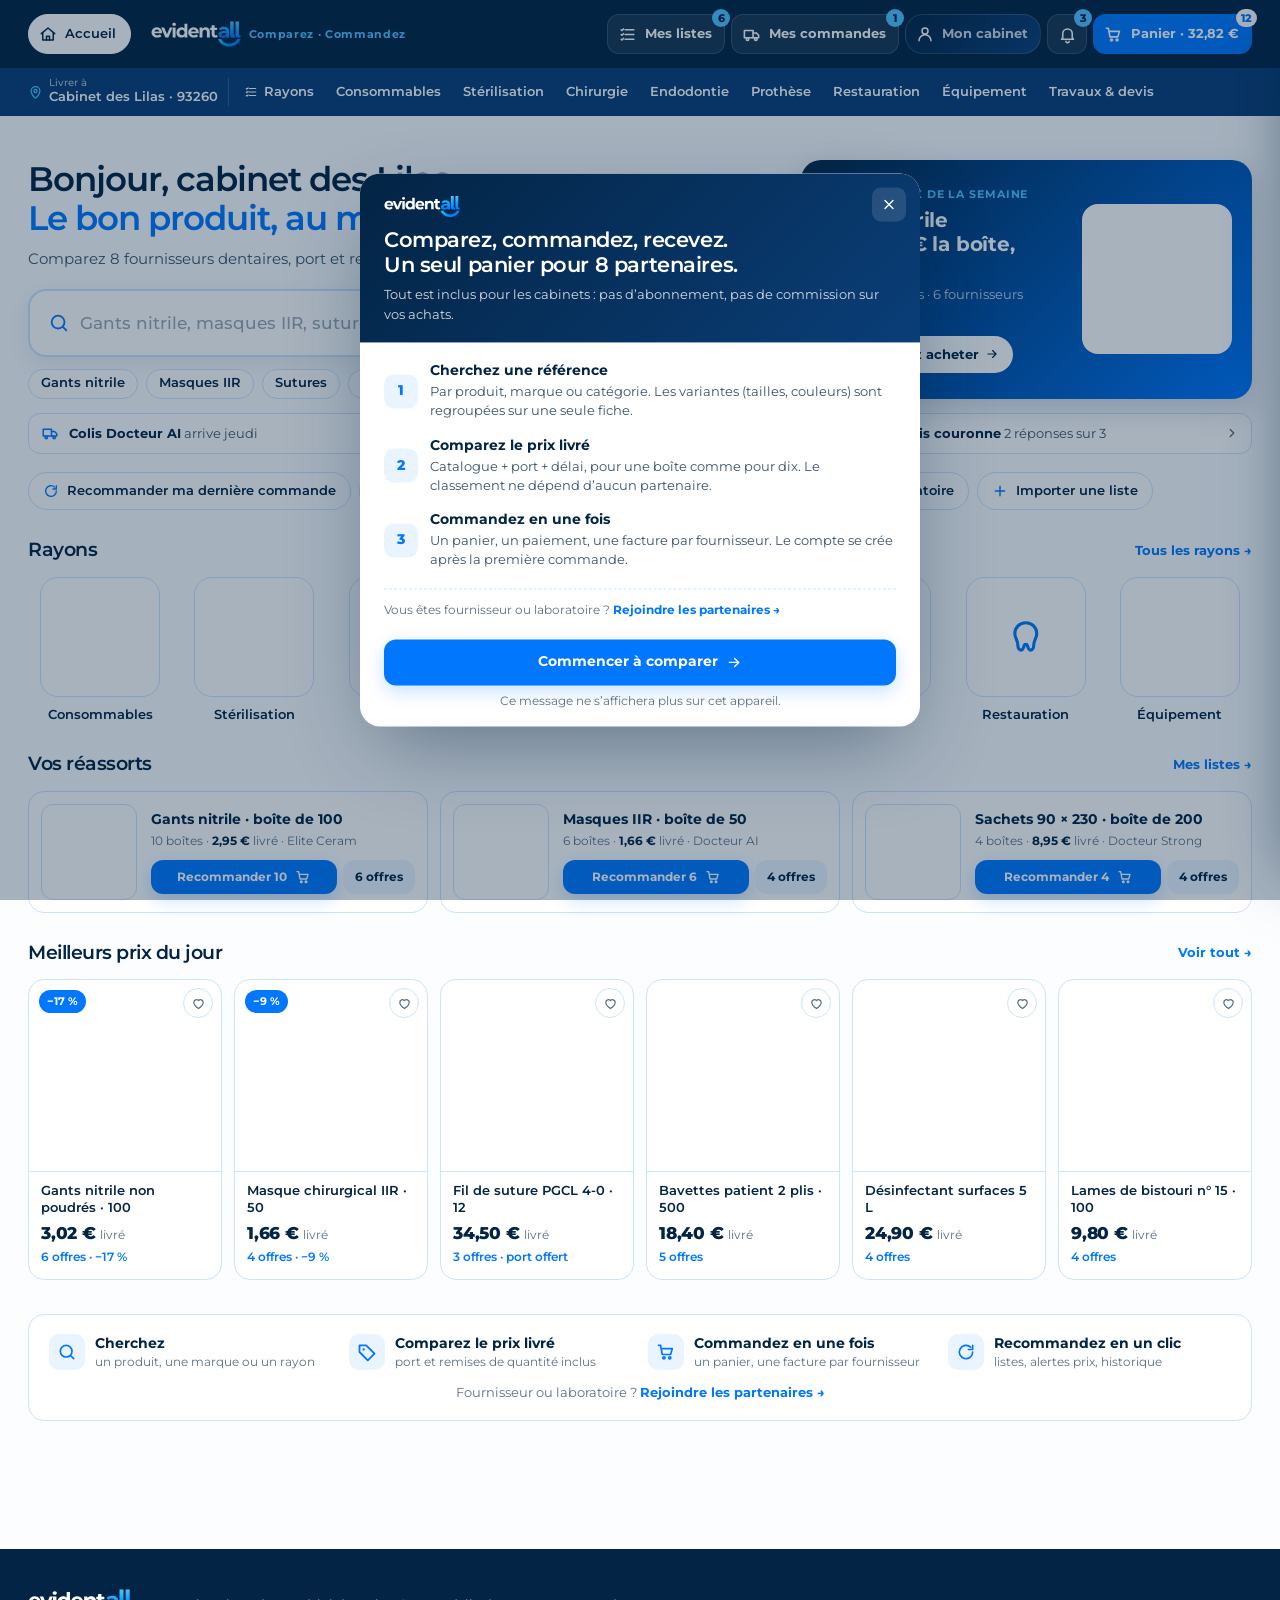
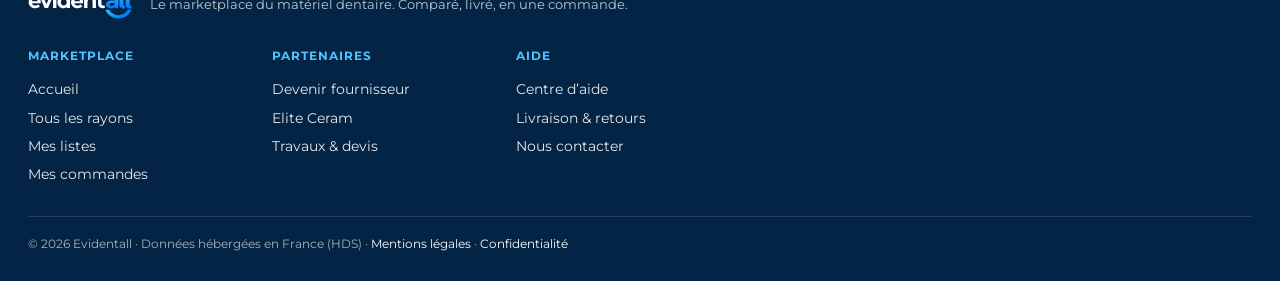
==== commit 40f2863d: "Notifications : cloche dans l’en-tête (colis, alertes prix, devis, réassort prévu) avec panneau et c" ====
--- a/prototypes/marketplace.html
+++ b/prototypes/marketplace.html
@@ -1547,6 +1547,162 @@
 @media (min-width:1500px){.pgrid{grid-template-columns:repeat(4,1fr)}}
 @media (min-width:1900px){.pgrid{grid-template-columns:repeat(5,1fr)}.hx-prow{grid-template-columns:repeat(6,1fr)}}
 @media (max-width:860px){.top-in,.wrap,.strip-in,.ft-in{padding-left:16px;padding-right:16px}}
+
+/* ---------- recherche en haut de page (hors accueil) ---------- */
+.pgs-on .top .tools{margin-left:auto}
+.pgs{margin:0 0 16px}
+.pgs .search{display:flex;height:52px;max-width:900px;margin:0;border:1px solid var(--line);border-radius:14px;box-shadow:var(--sh);padding-left:16px}
+.pgs .search svg{width:20px;height:20px;color:var(--p)}
+.pgs .search input{font-size:15px}
+.pgs .search button{height:40px;padding:0 18px;border-radius:10px}
+.pgs .sug{top:calc(100% + 6px)}
+@media (max-width:860px){.pgs{margin-bottom:12px}.pgs .search{height:46px}.pgs .search button{height:36px;padding:0 12px}}
+
+/* ---------- recherche dans le rayon (en plus de la recherche globale) ---------- */
+.csearch{display:flex;align-items:center;gap:8px;height:48px;background:#fff;border:1px solid var(--line);border-radius:14px;padding:0 8px 0 6px;margin-bottom:12px;box-shadow:var(--sh)}
+.csearch:focus-within{border-color:var(--p);box-shadow:0 0 0 3px rgba(0,119,253,.12)}
+.cs-scope select{height:36px;border:0;background:var(--soft);border-radius:10px;padding:0 10px;font:inherit;font-size:12.5px;font-weight:700;color:var(--s);max-width:220px}
+.csearch>svg{width:18px;height:18px;color:var(--mute);flex:none}
+.csearch input{flex:1;min-width:0;border:0;outline:0;height:100%;font:inherit;font-size:14px;color:var(--ink);background:none}
+.csearch input::placeholder{color:#9aa6b4}
+.cs-clear{width:28px;height:28px;border-radius:50%;background:var(--soft);color:var(--ink2);font-size:12px;font-weight:700}
+.cs-n{font-size:12px;color:var(--mute);white-space:nowrap;padding-right:6px}
+.pgs{display:none}
+@media (max-width:860px){.csearch{height:44px}.cs-scope select{max-width:120px;font-size:12px}.cs-n{display:none}}
+
+.pc .imgl{justify-content:flex-end;align-items:flex-end;padding:10px}
+.pc .imgl span{font-size:11.5px;padding:6px 10px}
+.pc .cmpk{bottom:10px;left:10px}
+.pc .imgl .pl{font-style:normal}
+@media (min-width:1900px){.pc .imgl .pl{display:none}}
+
+/* ---------- trois réponses, v2 : lisibles et comparables ---------- */
+.answers{align-items:stretch}
+.answers.two{grid-template-columns:repeat(2,1fr)}
+.answers.one{grid-template-columns:minmax(0,520px)}
+.ans.v2{padding:16px 18px;gap:10px;grid-template-rows:auto auto auto 1fr auto auto}
+.ans.v2 .tags{display:flex;gap:6px;flex-wrap:wrap}
+.ans.v2 .rtag{display:inline-flex;align-items:center;gap:6px;font-size:11px;letter-spacing:.08em;text-transform:uppercase;font-weight:800;color:var(--ink2);background:var(--soft);border:1px solid var(--line);padding:5px 9px;border-radius:999px}
+.ans.v2 .rtag svg{width:12px;height:12px}
+.ans.v2 .rtag.cheap{color:var(--p);background:var(--tint)}
+.ans.v2 .rtag.fast{color:var(--s)}
+.ans.v2 .rtag.reco{color:#fff;background:var(--p);border-color:var(--p)}
+.ans.v2.reco{background:#fff;color:var(--ink);border:2px solid var(--p);box-shadow:0 14px 36px rgba(0,119,253,.14)}
+.ans.v2.reco .rtag.reco{background:var(--p)}
+.ans.v2.reco .k,.ans.v2.reco .who span,.ans.v2.reco .val span,.ans.v2.reco .why{color:var(--mute)}
+.ans.v2.reco .lg{background:var(--s);color:#fff}
+.ans.v2 .who b{font-size:16px}
+.ans.v2 .eqline{display:block;font-size:12px;color:var(--ink2);margin-top:2px}
+.ans.v2 .eqline a{color:var(--p);font-weight:700;text-decoration:none}
+.ans.v2 .val b{font-size:30px}
+.ans.v2 .facts{list-style:none;margin:0;padding:10px 0 0;border-top:1px solid var(--line);display:grid;gap:7px}
+.ans.v2 .facts li{display:flex;align-items:center;gap:8px;font-size:13px;color:var(--ink2)}
+.ans.v2 .facts li b{color:var(--ink)}
+.ans.v2 .facts svg{width:15px;height:15px;color:var(--p);flex:none}
+.ans.v2 .dl{display:block;font-size:12.5px;color:var(--ink2);background:var(--soft);border-radius:10px;padding:8px 10px;line-height:1.4}
+.ans.v2 .dl.ok{color:var(--p);background:var(--tint);font-weight:700}
+.ans.v2 .cta{margin-top:2px;height:42px}
+.ans.v2.reco .cta{background:var(--p);color:#fff}
+.ans.v2.reco .cta:hover{background:var(--s)}
+.ans.v2 .corner{display:none}
+.ans-how{grid-column:1/-1;display:flex;gap:10px;align-items:flex-start;font-size:12.5px;color:var(--ink2);margin:2px 0 0;line-height:1.5}
+.ans-how svg{width:16px;height:16px;color:var(--p);flex:none;margin-top:2px}
+.ans-how b{color:var(--ink)}
+@media (max-width:860px){.ans.v2{flex:0 0 86%}.answers.two,.answers.one{grid-template-columns:none}.ans-how{flex:0 0 100%}}
+
+/* ---------- fiche produit v3 : page d’achat claire ---------- */
+.pdp{display:grid;grid-template-columns:minmax(0,1fr) minmax(420px,560px);gap:28px;margin-top:10px;align-items:start}
+.pdp-l{position:sticky;top:96px;display:grid;gap:14px}
+.pdp-l .prodbox{padding:14px}
+.pdp-l .gal{grid-template-columns:72px minmax(0,1fr)}
+.pdp-l .gal .main{min-height:360px;max-height:460px}
+.pdp-l .gal .main img{max-height:440px}
+.pdp-trust{background:#fff;border:1px solid var(--line);border-radius:14px;padding:12px 14px;display:grid;gap:8px}
+.pdp-r{display:grid;gap:10px}
+.pdp-head h1{font-size:clamp(20px,1.8vw,26px);line-height:1.2;letter-spacing:-.02em;margin:0}
+.pdp-sub{font-size:14px;color:var(--ink2);margin:6px 0 8px}
+.pdp-head .ospec{margin:0 0 6px}
+.pdp-step{background:#fff;border:1px solid var(--line);border-radius:14px;padding:14px 16px;display:grid;gap:10px;counter-increment:pdp}
+.pdp-r{counter-reset:pdp}
+.pdp-step>.lab{font-size:11px;letter-spacing:.12em;text-transform:uppercase;color:var(--mute);font-weight:700;display:flex;align-items:center;gap:8px;border:0;padding:0;background:none;box-shadow:none}
+.pdp-step>.lab::before{content:counter(pdp);width:20px;height:20px;border-radius:50%;background:var(--s);color:#fff;font-size:11px;display:grid;place-items:center;letter-spacing:0}
+.pdp-step.qvar{padding-right:16px;border-right:1px solid var(--line)}
+.qrow{display:flex;align-items:center;gap:14px;flex-wrap:wrap}
+.pdp-qty .qctl{display:inline-flex;align-items:center;border:1.5px solid var(--line);border-radius:12px;height:46px;overflow:hidden}
+.pdp-qty .qctl button{width:44px;height:100%;font-size:18px;font-weight:700;color:var(--s);background:var(--soft)}
+.pdp-qty .qctl input{width:64px;height:100%;border:0;text-align:center;font:inherit;font-weight:800;font-size:17px;color:var(--ink)}
+.pdp-qty .big{font-size:14px;font-weight:600;color:var(--ink2)}
+.pdp-qty .big #cpBigQty{font-weight:800;color:var(--ink);font-size:16px}
+.qquick{display:flex;gap:6px;flex-wrap:wrap}
+.qquick button{height:30px;padding:0 12px;border-radius:999px;border:1px solid var(--line);background:#fff;font:inherit;font-size:12.5px;font-weight:700;color:var(--ink2)}
+.qquick button:hover{border-color:var(--p);color:var(--p)}
+.pdp-qty .qhint{margin:0;font-size:12.5px;color:var(--ink2);max-width:none}
+.pick{display:grid;gap:8px}
+.opk{display:grid;grid-template-columns:18px 36px minmax(0,1fr) auto;gap:10px;align-items:center;text-align:left;background:#fff;border:1.5px solid var(--line);border-radius:12px;padding:10px 12px;font:inherit;color:var(--ink);cursor:pointer;transition:border-color .15s,background .15s,box-shadow .15s}
+.opk:hover{border-color:var(--p)}
+.opk.sel{border-color:var(--p);background:var(--tint);box-shadow:0 0 0 3px rgba(0,119,253,.1)}
+.opk .rd{width:18px;height:18px;border-radius:50%;border:2px solid var(--line);background:#fff;position:relative}
+.opk.sel .rd{border-color:var(--p)}
+.opk.sel .rd::after{content:'';position:absolute;inset:3px;border-radius:50%;background:var(--p)}
+.opk .lg{width:36px;height:36px;border-radius:10px;background:var(--s);color:#fff;display:grid;place-items:center;font-weight:800;font-size:11px}
+.pki{display:grid;gap:2px;min-width:0}
+.pki b{font-size:14px}
+.pki>span{font-size:12px;color:var(--ink2);white-space:nowrap;overflow:hidden;text-overflow:ellipsis}
+.pkts{display:flex;gap:4px;flex-wrap:wrap}
+.pkt{font-style:normal;font-size:10.5px;font-weight:800;letter-spacing:.04em;text-transform:uppercase;padding:2px 7px;border-radius:999px;background:var(--soft);color:var(--ink2);border:1px solid var(--line)}
+.pkt.cheap{background:var(--tint);color:var(--p)}.pkt.reco{background:var(--p);color:#fff;border-color:var(--p)}.pkt.fast{color:var(--s)}
+.pkp{text-align:right}
+.pkp b{display:block;font-size:17px;font-weight:800;letter-spacing:-.01em}
+.pkp small{font-size:11.5px;color:var(--mute)}
+.pick-more{font-size:13px;justify-self:start}
+/* buy box replaces the sticky bar */
+.buybar{position:static;top:auto;margin:0;display:grid;grid-template-columns:1fr;gap:12px;background:var(--s);color:#fff;border:0;border-radius:16px;padding:16px 18px;box-shadow:0 18px 40px -16px rgba(3,36,68,.5)}
+.bb-top{display:grid;gap:2px}
+.bb-top small{font-size:11px;letter-spacing:.1em;text-transform:uppercase;color:var(--a);font-weight:700}
+.bb-top b{font-size:15px;line-height:1.3;white-space:normal}
+.bb-top>span{font-size:12.5px;color:rgba(255,255,255,.8);white-space:normal}
+.bb-line{display:flex;align-items:flex-end;justify-content:space-between;gap:10px;border-top:1px solid rgba(255,255,255,.14);padding-top:12px}
+.bb-line>span{font-size:13px;color:rgba(255,255,255,.8);font-weight:600;padding-bottom:6px}
+.bb-price b{font-size:30px;color:#fff}
+.bb-price small{color:rgba(255,255,255,.75);white-space:normal}
+.bb-acts{display:grid;grid-template-columns:1fr 1fr;gap:8px}
+.bb-acts .btn{height:48px;font-size:14px;justify-content:center}
+.bb-acts .btn.o{background:#fff;color:var(--s);border-color:#fff}
+.bb-re{list-style:none;margin:0;padding:0;display:grid;gap:6px}
+.bb-re li{display:flex;gap:8px;align-items:flex-start;font-size:12px;color:rgba(255,255,255,.82);line-height:1.4}
+.bb-re svg{width:14px;height:14px;color:var(--a);flex:none;margin-top:2px}
+.pdp-r .cp-acts{flex-wrap:wrap}
+.pdp-r .cp-acts .btn{height:38px;font-size:12.5px}
+.cp-tabs{margin-top:28px}
+@media (max-width:1100px){.pdp{grid-template-columns:1fr}.pdp-l{position:static}.pdp-l .gal .main{min-height:260px}}
+@media (max-width:860px){.buybar{position:static;left:auto;right:auto;bottom:auto;grid-template-columns:1fr;padding:14px}.bb-th,.bb-top small{display:block}.bb-th{display:none}.bb-acts{grid-template-columns:1fr}.bb-acts .btn.o{display:flex}.pdp-step{padding:12px 14px}.pdp-l .gal{grid-template-columns:1fr}.pdp-l .gal .thumbs{grid-auto-flow:column}main.wrap{padding-bottom:86px}}
+
+@media (max-width:700px){.top-in{padding:10px 14px 12px;row-gap:10px}.top .search{height:44px}.tool .n{top:-5px;right:-5px}}
+
+/* ---------- notifications ---------- */
+.tool.notif{display:grid}
+.ntf-bg{position:fixed;inset:0;background:rgba(3,36,68,.25);z-index:58;opacity:0;pointer-events:none;transition:opacity .2s}
+.ntf-bg.on{opacity:1;pointer-events:auto}
+.ntf{position:fixed;top:78px;right:max(16px,calc((100vw - var(--maxw)) / 2 + 28px));width:min(420px,calc(100vw - 32px));background:#fff;color:var(--ink);border:1px solid var(--line);border-radius:16px;box-shadow:var(--sh2);z-index:59;opacity:0;transform:translateY(-6px);pointer-events:none;transition:opacity .2s,transform .2s;overflow:hidden}
+.ntf.on{opacity:1;transform:none;pointer-events:auto}
+.ntf-h{display:flex;align-items:center;justify-content:space-between;padding:12px 14px;border-bottom:1px solid var(--line)}
+.ntf-h b{font-size:14px}
+.ntf-h .x{width:32px;height:32px;border-radius:8px;display:grid;place-items:center;color:var(--ink2)}
+.ntf-h .x svg{width:14px;height:14px}
+.ntf-list{display:grid;max-height:min(60vh,440px);overflow:auto}
+.ntf-i{display:grid;grid-template-columns:36px minmax(0,1fr) 14px;gap:12px;align-items:center;padding:12px 14px;border-bottom:1px solid var(--line);text-align:left;font:inherit;color:var(--ink);position:relative}
+.ntf-i:hover{background:var(--soft)}
+.ntf-i .ic{width:36px;height:36px;border-radius:10px;background:var(--tint);color:var(--p);display:grid;place-items:center}
+.ntf-i .ic svg{width:17px;height:17px}
+.ntf-i .tx{display:grid;gap:2px;min-width:0}
+.ntf-i .tx b{font-size:13.5px;line-height:1.3}
+.ntf-i .tx span{font-size:12px;color:var(--mute)}
+.ntf-i .ch{width:14px;height:14px;color:var(--mute);transform:rotate(-90deg)}
+.ntf-i.new::before{content:'';position:absolute;left:0;top:10px;bottom:10px;width:3px;border-radius:0 3px 3px 0;background:var(--p)}
+.ntf-i.new .ic{background:var(--p);color:#fff}
+.ntf-i.dim{opacity:.75}
+.ntf-f{display:flex;justify-content:space-between;gap:10px;padding:10px 14px;font-size:12.5px}
+@media (max-width:860px){.top .cartb{display:none}.ntf{top:72px;right:8px;left:8px;width:auto}}
 </style>
 </head>
 <body>
@@ -1615,6 +1771,7 @@
       <button class="tool lbl" aria-label="Mes commandes" data-go="orders" title="Suivi, factures, commander à nouveau"><svg><use href="#i-truck"/></svg><span class="tlab">Mes commandes</span><span class="n on" id="nord">1</span></button>
       <button class="tool" aria-label="Favoris" title="Favoris"><svg><use href="#i-heart"/></svg><span class="n" id="nfav">0</span></button>
       <button class="tool lbl acct" aria-label="Mon cabinet : compte, équipe, paiement" title="Mon cabinet" data-go="account"><svg><use href="#i-user"/></svg><span class="tlab">Mon cabinet</span></button>
+      <button class="tool notif" aria-label="Notifications : colis, alertes prix, devis" title="Notifications" data-notif><svg><use href="#i-bell"/></svg><span class="n on" id="ntfN">3</span></button>
       <button class="tool lbl cartb" aria-label="Panier" data-open-cart><svg><use href="#i-cart"/></svg><span class="tlab">Panier · <b id="cartTot">0,00 €</b></span><span class="n" id="ncart">0</span></button>
     </div>
   </div>
@@ -1806,6 +1963,13 @@
       <button class="btn p fac-sm" data-close-f style="height:42px">Voir les résultats</button>
     </aside>
     <div>
+      <div class="csearch" role="search">
+        <label class="cs-scope"><span class="sr">Périmètre</span><select id="csScope" aria-label="Périmètre de recherche"><option value="cat">Tout le rayon</option><option value="sub">Famille affichée</option></select></label>
+        <svg><use href="#i-search"/></svg>
+        <input id="catQ" type="search" placeholder="Rechercher et filtrer dans ce rayon…" aria-label="Rechercher dans ce rayon" autocomplete="off">
+        <button type="button" class="cs-clear" id="catQx" hidden aria-label="Effacer">✕</button>
+        <span class="cs-n" id="catQn"></span>
+      </div>
       <div class="catbar">
         <div class="chips-a" id="chipsA"></div>
         <div class="sortsel"><button class="btn o fac-sm" data-open-f style="height:36px;font-size:12px;padding:0 12px"><svg><use href="#i-sliders"/></svg> Filtres <span id="facN"></span></button><label for="sortSel">Trier</label><select id="sortSel"><option value="rel">Pertinence</option><option value="liv">Prix livré croissant</option><option value="unit">Prix unitaire croissant</option><option value="delay">Délai le plus court</option><option value="np">Le plus de partenaires</option></select></div>
@@ -1885,27 +2049,42 @@
 <!-- ========== PRODUCT COMPARATOR (générique) ========== -->
 <section class="view" id="view-sheet">
   <nav class="crumb" aria-label="Fil d’Ariane"><a href="#accueil" data-go="home">Marketplace</a> <span>›</span> <a href="#categorie-consommables" id="cpCrumbCat" data-go="cat">Consommables &amp; hygiène</a> <span>›</span> <b id="cpCrumb">—</b></nav>
-  <div class="cp-intent" aria-label="Votre besoin">
-    <div class="q"><span class="pic" id="cpPic"></span><div><b id="cpName">—</b><small id="cpSub">—</small><div class="ichips" id="cpChips"></div></div></div>
-    <div class="cp-acts"><button class="btn o" type="button" data-cmp-cur><svg><use href="#i-sliders"/></svg> <span>Comparer</span></button><button class="btn o" type="button" data-addlist="__cur"><svg><use href="#i-list"/></svg> Ajouter à une liste</button><button class="btn o" type="button" data-fav><svg><use href="#i-heart"/></svg> Favori</button><button class="btn o" type="button" data-share aria-label="Partager la fiche"><svg><use href="#i-arrow"/></svg></button></div>
-  </div>
-  <div class="buybar" id="buybar" aria-label="Votre sélection">
-    <span class="bb-th" id="bbTh"></span>
-    <div class="bb-txt"><small>Votre sélection</small><b id="bbName">—</b><span id="bbSub">—</span></div>
-    <div class="bb-price"><b id="bbTot">—</b><small id="bbTotSub">—</small></div>
-    <div class="bb-acts"><button class="btn p" type="button" id="bbAdd"><svg><use href="#i-cart"/></svg> Ajouter au panier</button><button class="btn o" type="button" id="bbBuy">Commander maintenant <svg><use href="#i-arrow"/></svg></button></div>
-  </div>
-  <nav class="cp-tabs" aria-label="Sections de la fiche"><button type="button" class="on" data-cpt="cpAnswers">Offres &amp; prix</button><button type="button" data-cpt="cpFiche">Fiche produit</button><button type="button" data-cpt="cpChartBox">Prix sur 6 mois</button><button type="button" data-cpt="cpFiab">Fiabilité</button></nav>
-  <section class="qrail" aria-label="Quantité et variante">
-    <div class="qvar" id="cpVar" hidden></div>
-    <div>
-      <div class="lab" id="cpQlab">Pour combien de boîtes ?</div>
-      <div class="big"><span id="cpBigQty">10</span><span id="cpUnitLab">boîtes de 100</span></div>
-      <div class="qctl"><button type="button" data-cq="-1" aria-label="Une de moins">−</button><input id="cpQin" type="number" min="1" max="60" value="10" aria-label="Quantité"><button type="button" data-cq="1" aria-label="Une de plus">+</button></div>
+  <div class="pdp">
+    <div class="pdp-l">
+      <div class="box prodbox"><div class="gal" id="cpGal"></div></div>
+      <div class="pdp-trust otrust"><div><svg><use href="#i-check"/></svg><span><b>Prix livré réel</b> : catalogue + remise de quantité + port, pour votre adresse.</span></div><div><svg><use href="#i-check"/></svg><span><b>Un seul panier</b> pour 8 partenaires, une facture par fournisseur.</span></div><div><svg><use href="#i-check"/></svg><span><b>Classement indépendant</b> : aucun partenaire ne paie pour sa position.</span></div></div>
+      <span id="cpPic" hidden></span>
     </div>
-    <div class="slider"><input type="range" id="cpRange" min="1" max="60" value="10" aria-label="Quantité"><div class="ticks"><span>1</span><span>10</span><span>20</span><span>30</span><span>40</span><span>50</span><span>60</span></div></div>
-    <p class="qhint" id="cpHint"></p>
-  </section>
+    <div class="pdp-r">
+      <div class="pdp-head">
+        <h1 id="cpName">—</h1>
+        <p class="pdp-sub" id="cpSub">—</p>
+        <div class="ospec" id="cpSpecs"></div>
+        <div class="ichips" id="cpChips"></div>
+      </div>
+      <div class="pdp-step qvar" id="cpVar" hidden></div>
+      <div class="pdp-step pdp-qty">
+        <div class="lab" id="cpQlab">Pour combien de boîtes ?</div>
+        <div class="qrow"><div class="qctl"><button type="button" data-cq="-1" aria-label="Une de moins">−</button><input id="cpQin" type="number" min="1" max="60" value="10" aria-label="Quantité"><button type="button" data-cq="1" aria-label="Une de plus">+</button></div><span class="big"><span id="cpBigQty">10</span> <span id="cpUnitLab">boîtes de 100</span></span></div>
+        <div class="qquick" aria-label="Quantités rapides"><button type="button" data-cq-set="1">1</button><button type="button" data-cq-set="5">5</button><button type="button" data-cq-set="10">10</button><button type="button" data-cq-set="20">20</button><button type="button" data-cq-set="50">50</button></div>
+        <input type="range" id="cpRange" min="1" max="60" value="10" hidden aria-hidden="true"><div hidden></div>
+        <p class="qhint" id="cpHint"></p>
+      </div>
+      <div class="pdp-step">
+        <div class="lab">Chez quel fournisseur ?</div>
+        <div class="pick" id="cpPick"></div>
+        <button type="button" class="lnk pick-more" data-cpt="cpAnswers">Comparer toutes les offres en détail ↓</button>
+      </div>
+      <div class="buybar" id="buybar" aria-label="Votre sélection">
+        <div class="bb-top"><small>Vous achetez</small><b id="cpName2">—</b><span id="cpSub2">—</span><span class="bb-th" id="bbTh" hidden></span><b id="bbName" hidden></b><span id="bbSub" hidden></span></div>
+        <div class="bb-line"><span>Total</span><div class="bb-price"><b id="bbTot">—</b><small id="bbTotSub">—</small></div></div>
+        <div class="bb-acts"><button class="btn p" type="button" id="bbAdd"><svg><use href="#i-cart"/></svg> Ajouter au panier</button><button class="btn o" type="button" id="bbBuy">Commander maintenant <svg><use href="#i-arrow"/></svg></button></div>
+        <ul class="bb-re"><li><svg><use href="#i-check"/></svg>Vous choisissez qui vous livre · changez de fournisseur à tout moment</li><li><svg><use href="#i-check"/></svg>Paiement sécurisé · une facture par fournisseur</li><li><svg><use href="#i-check"/></svg>Retours et SAV assurés par le partenaire, assistance Evidentall</li></ul>
+      </div>
+      <div class="cp-acts"><button class="btn o" type="button" data-cmp-cur><svg><use href="#i-sliders"/></svg> <span>Comparer</span></button><button class="btn o" type="button" data-addlist="__cur"><svg><use href="#i-list"/></svg> Ajouter à une liste</button><button class="btn o" type="button" data-fav><svg><use href="#i-heart"/></svg> Favori</button><button class="btn o" type="button" data-share aria-label="Partager la fiche"><svg><use href="#i-arrow"/></svg></button></div>
+    </div>
+  </div>
+  <nav class="cp-tabs" aria-label="Sections de la fiche"><button type="button" class="on" data-cpt="cpAnswers">Toutes les offres</button><button type="button" data-cpt="cpFiche">Fiche produit</button><button type="button" data-cpt="cpChartBox">Prix sur 6 mois</button><button type="button" data-cpt="cpFiab">Fiabilité</button><button type="button" data-cpt="cpAlt">Équivalents</button></nav>
   <section class="answers" id="cpAnswers" aria-label="Nos trois réponses"></section>
   <div class="cp-main">
     <div>
@@ -1937,7 +2116,6 @@
       </section>
     </div>
     <aside class="cp-rail">
-      <div class="box prodbox"><div class="gal" id="cpGal"></div><div style="margin-top:12px"><b id="cpName2" style="font-size:14px;display:block">—</b><span id="cpSub2" style="font-size:12px;color:var(--mute)">—</span></div><div class="ospec" id="cpSpecs"></div></div>
       <div class="box" id="cpChartBox">
         <div class="t">Meilleur prix livré · 6 mois</div>
         <div class="chart" id="cpChart"></div>
@@ -1945,7 +2123,6 @@
         <form class="alert" onsubmit="return false" id="alertForm"><label class="f"><span class="sr">Seuil</span><input value="2,80" inputmode="decimal" aria-label="Seuil d’alerte"><span>€ HT</span></label><button class="btn p" type="submit"><svg><use href="#i-bell"/></svg> M’alerter</button></form>
         <p class="ok" id="alertOk">Alerte activée pour le cabinet des Lilas.</p>
       </div>
-      <div class="box"><div class="t">Pourquoi ce prix est le vrai prix</div><div class="otrust"><div><svg><use href="#i-check"/></svg><span><b>Catalogue + remise de quantité + port</b>, pour votre adresse.</span></div><div><svg><use href="#i-check"/></svg><span><b>Un seul panier</b> pour 8 partenaires, une facture par fournisseur.</span></div><div><svg><use href="#i-check"/></svg><span><b>Classement indépendant</b>, règle affichée sous la liste.</span></div></div></div>
     </aside>
   </div>
 </section>
@@ -2138,6 +2315,17 @@
 </aside>
 
 
+<div class="ntf-bg" id="ntfBg"></div>
+<section class="ntf" id="ntf" aria-label="Notifications" aria-hidden="true">
+  <header class="ntf-h"><b>Notifications</b><button type="button" class="x" data-ntf-close aria-label="Fermer"><svg><use href="#i-x"/></svg></button></header>
+  <div class="ntf-list">
+    <button type="button" class="ntf-i" data-go="orders"><span class="ic"><svg><use href="#i-truck"/></svg></span><span class="tx"><b>Votre colis Docteur AI arrive jeudi 19 nov.</b><span>6 boîtes de masques IIR · expédié hier · n° EV-48211-2</span></span><svg class="ch"><use href="#i-chev"/></svg></button>
+    <button type="button" class="ntf-i new" data-go="lists" data-tab="alerts"><span class="ic"><svg><use href="#i-bell"/></svg></span><span class="tx"><b>Prix atteint : autoclave W&amp;H Lisa à 4 090 €</b><span>110 € sous votre seuil · chez Elite Ceram · bon moment pour commander</span></span><svg class="ch"><use href="#i-chev"/></svg></button>
+    <button type="button" class="ntf-i" data-go="lists" data-tab="quotes"><span class="ic"><svg><use href="#i-doc"/></svg></span><span class="tx"><b>Devis couronne zircone : 2 réponses sur 3</b><span>Meilleure offre 96 € HT (Proto Lab) · LabDent répond sous 24 h</span></span><svg class="ch"><use href="#i-chev"/></svg></button>
+    <button type="button" class="ntf-i dim" data-go="lists"><span class="ic"><svg><use href="#i-list"/></svg></span><span class="tx"><b>Réassort « Hygiène · hebdo » prévu lundi</b><span>4 références · 90,56 € HT au meilleur prix du jour</span></span><svg class="ch"><use href="#i-chev"/></svg></button>
+  </div>
+  <footer class="ntf-f"><button type="button" class="lnk" data-go="account">Régler mes notifications</button><button type="button" class="lnk" data-ntf-read>Tout marquer comme lu</button></footer>
+</section>
 <div class="wl-bg" id="wlBg"></div>
 <aside class="wl" id="wl" aria-label="Bienvenue sur le marketplace" aria-hidden="true">
   <div class="wl-h">
@@ -2333,22 +2521,23 @@
   P.forEach(p=>{if(!p.cat)p.cat='conso'});window.PICO=Object.fromEntries(P.map(p=>[p.id,p.ico]));
   const BRANDS=(()=>{const c={};P.forEach(p=>{if(p.brand&&p.brand!=='—')c[p.brand]=(c[p.brand]||0)+1});return Object.keys(c).sort((a,b)=>c[b]-c[a])})();
   const PARTN=['Elite Ceram','Docteur AI','Promodentaire','Docteur Strong','Dentalclick','Dental Good Deal','GACD','Megadental'];
-  const F={sub:null,brand:new Set(),mat:new Set(),stock:false,multi:false,delay:null};
+  const F={sub:null,brand:new Set(),mat:new Set(),stock:false,multi:false,delay:null,q:''};
+  const qMatch=p=>{if(!F.q)return true;const n=norm(F.q);const hay=norm([p.n,p.brand,p.pack,p.mat,p.famLabel||'',p.sub||''].join(' '));return n.split(' ').filter(Boolean).every(w=>hay.includes(w))};
   let sort='rel',shown=9,curCat='conso';
 
-  const filtered=()=>P.filter(p=>p.cat===curCat&&(!F.sub||p.sub===F.sub)&&(!F.brand.size||F.brand.has(p.brand))&&(!F.mat.size||F.mat.has(p.mat))&&(!F.stock||p.stock!=='out')&&(!F.multi||p.np>=2)&&(!F.delay||p.delay<=F.delay));
+  const filtered=()=>P.filter(p=>p.cat===curCat&&qMatch(p)&&(!F.sub||p.sub===F.sub)&&(!F.brand.size||F.brand.has(p.brand))&&(!F.mat.size||F.mat.has(p.mat))&&(!F.stock||p.stock!=='out')&&(!F.multi||p.np>=2)&&(!F.delay||p.delay<=F.delay));
   const sorted=l=>{const c=[...l];if(sort==='liv')c.sort((a,b)=>a.liv-b.liv);if(sort==='unit')c.sort((a,b)=>a.liv/a.unitN-b.liv/b.unitN);if(sort==='delay')c.sort((a,b)=>a.delay-b.delay);if(sort==='np')c.sort((a,b)=>b.np-a.np);if(sort==='rel')c.sort((a,b)=>(a.stock==='out')-(b.stock==='out')||b.np-a.np);return c};
-  const cnt=(key,val)=>P.filter(p=>p.cat===curCat&&(!F.sub||p.sub===F.sub)&&(key==='brand'||!F.brand.size||F.brand.has(p.brand))&&(key==='mat'||!F.mat.size||F.mat.has(p.mat))&&(!F.stock||p.stock!=='out')&&(p[key]===val)).length;
+  const cnt=(key,val)=>P.filter(p=>p.cat===curCat&&qMatch(p)&&(!F.sub||p.sub===F.sub)&&(key==='brand'||!F.brand.size||F.brand.has(p.brand))&&(key==='mat'||!F.mat.size||F.mat.has(p.mat))&&(!F.stock||p.stock!=='out')&&(p[key]===val)).length;
   const unitPrice=p=>{const u=p.liv/p.unitN;return u<0.1?(u*100).toFixed(1).replace('.',',')+' c':fmt(u)};
 
   var cmpSel=[];
-  function cardHTML(p){const IMGS=window.IMGS||{},IMGBASE=window.IMGBASE||'';const st=p.stock==='in'?'<span class="st">En stock</span>':p.stock==='low'?'<span class="st low">Stock faible</span>':'<span class="st out">Rupture</span>';const cta=p.stock==='out'?'<button class="btn" disabled>Indisponible · m’alerter</button>':p.np>1?`<button class="btn p" data-open-p="${p.id}">Acheter · ${p.np} offres <svg><use href="#i-arrow"/></svg></button>`:`<button class="btn p" data-cart="Elite Ceram" data-pid="${p.id}" data-pname="${p.n} · ${p.pack}" data-unit="${p.liv}">Ajouter au panier <svg><use href="#i-cart"/></svg></button>`;return `<article class="pc ${p.stock==='out'?'out':''}"><div class="img"><a class="imgl" href="#produit-${p.id}" data-open-p="${p.id}" aria-label="Voir la fiche : ${p.n}"><span>Voir la fiche &amp; les ${p.np>1?p.np+' offres':'détails'}</span></a>${st}<button class="fav" aria-label="Ajouter aux favoris" data-fav><svg><use href="#i-heart"/></svg></button><button class="fav lst" aria-label="Ajouter à une liste de réassort" title="Ajouter à une liste" data-addlist="${p.id}"><svg><use href="#i-list"/></svg></button><label class="cmpk" title="Comparer ce produit"><input type="checkbox" data-cmp="${p.id}" ${cmpSel.includes(p.id)?'checked':''}><span>Comparer</span></label>${IMGS[p.id]?`<img class="ph" src="${IMGBASE}${IMGS[p.id]}/image" alt="${p.n}" loading="lazy" onerror="this.hidden=true;this.nextElementSibling.hidden=false"><svg hidden><use href="#${p.ico}"/></svg>`:`<svg><use href="#${p.ico}"/></svg>`}</div><div class="bd"><h3><a href="#produit-${p.id}" data-open-p="${p.id}">${p.n}</a></h3><div class="pk"><b>${p.pack}</b> · ${p.brand} · ${p.mat}</div><div class="pr"><small>${p.np>1?'à partir de':''}</small><b>${disp(p.liv)}</b><span class="u"><span class="taxlbl">${tax.toUpperCase()}</span> livré · ${unitPrice(p)} / unité</span></div><div class="dl"><b>Livraison ${dateFr(p.delay)}</b>${p.delay<=2?'<span class="free">Port offert</span>':''}</div><div class="conf"><i>✓</i>${p.np>1?'98,6 % de commandes conformes chez le mieux classé':'97 % de commandes conformes'}</div><div class="np">${p.np>1?`<span class="av">${['EC','DA','PR','DS','DC','DG'].slice(0,Math.min(p.np,3)).map(k=>'<span>'+k+'</span>').join('')}${p.np>3?'<span>+'+(p.np-3)+'</span>':''}</span>${p.np} partenaires comparés`:'1 partenaire'}</div>${cta}</div></article>`}
+  function cardHTML(p){const IMGS=window.IMGS||{},IMGBASE=window.IMGBASE||'';const st=p.stock==='in'?'<span class="st">En stock</span>':p.stock==='low'?'<span class="st low">Stock faible</span>':'<span class="st out">Rupture</span>';const cta=p.stock==='out'?'<button class="btn" disabled>Indisponible · m’alerter</button>':p.np>1?`<button class="btn p" data-open-p="${p.id}">Acheter · ${p.np} offres <svg><use href="#i-arrow"/></svg></button>`:`<button class="btn p" data-cart="Elite Ceram" data-pid="${p.id}" data-pname="${p.n} · ${p.pack}" data-unit="${p.liv}">Ajouter au panier <svg><use href="#i-cart"/></svg></button>`;return `<article class="pc ${p.stock==='out'?'out':''}"><div class="img"><a class="imgl" href="#produit-${p.id}" data-open-p="${p.id}" aria-label="Voir la fiche : ${p.n}"><span>Fiche${p.np>1?'<em class="pl"> · '+p.np+' offres</em>':''} ›</span></a>${st}<button class="fav" aria-label="Ajouter aux favoris" data-fav><svg><use href="#i-heart"/></svg></button><button class="fav lst" aria-label="Ajouter à une liste de réassort" title="Ajouter à une liste" data-addlist="${p.id}"><svg><use href="#i-list"/></svg></button><label class="cmpk" title="Comparer ce produit"><input type="checkbox" data-cmp="${p.id}" ${cmpSel.includes(p.id)?'checked':''}><span>Comparer</span></label>${IMGS[p.id]?`<img class="ph" src="${IMGBASE}${IMGS[p.id]}/image" alt="${p.n}" loading="lazy" onerror="this.hidden=true;this.nextElementSibling.hidden=false"><svg hidden><use href="#${p.ico}"/></svg>`:`<svg><use href="#${p.ico}"/></svg>`}</div><div class="bd"><h3><a href="#produit-${p.id}" data-open-p="${p.id}">${p.n}</a></h3><div class="pk"><b>${p.pack}</b> · ${p.brand} · ${p.mat}</div><div class="pr"><small>${p.np>1?'à partir de':''}</small><b>${disp(p.liv)}</b><span class="u"><span class="taxlbl">${tax.toUpperCase()}</span> livré · ${unitPrice(p)} / unité</span></div><div class="dl"><b>Livraison ${dateFr(p.delay)}</b>${p.delay<=2?'<span class="free">Port offert</span>':''}</div><div class="conf"><i>✓</i>${p.np>1?'98,6 % de commandes conformes chez le mieux classé':'97 % de commandes conformes'}</div><div class="np">${p.np>1?`<span class="av">${['EC','DA','PR','DS','DC','DG'].slice(0,Math.min(p.np,3)).map(k=>'<span>'+k+'</span>').join('')}${p.np>3?'<span>+'+(p.np-3)+'</span>':''}</span>${p.np} partenaires comparés`:'1 partenaire'}</div>${cta}</div></article>`}
   function facHTML(){const nb=F.brand.size+F.mat.size+(F.stock?1:0)+(F.multi?1:0)+(F.delay?1:0);$('#facN').textContent=nb?'('+nb+')':'';const opt=(key,v,label)=>{const n=cnt(key,v);const on=F[key].has(v);return `<label class="fo ${!n&&!on?'dis':''}"><input type="checkbox" data-f="${key}" value="${v}" ${on?'checked':''} ${!n&&!on?'disabled':''}><span>${label||v}</span><span class="n">${n}</span></label>`};const base=P.filter(p=>p.cat===curCat&&(!F.sub||p.sub===F.sub));const inStock=base.filter(p=>p.stock!=='out').length,multi=base.filter(p=>p.np>=2).length,d48=base.filter(p=>p.delay<=2).length;return `<div class="grp"><h4>Disponibilité</h4><label class="fo"><input type="checkbox" data-f="stock" ${F.stock?'checked':''}><span>En stock uniquement</span><span class="n">${inStock}</span></label><label class="fo"><input type="checkbox" data-f="multi" ${F.multi?'checked':''}><span>Comparable (2 partenaires ou +)</span><span class="n">${multi}</span></label><label class="fo"><input type="checkbox" data-f="delay" ${F.delay?'checked':''}><span>Livré sous 48 h</span><span class="n">${d48}</span></label></div><div class="grp"><h4>Matière</h4>${[...new Set(base.map(p=>p.mat))].filter(m=>m&&m!=='—').map(m=>opt('mat',m)).join('')}</div><div class="grp"><h4>Marque</h4>${BRANDS.filter(b=>base.some(p=>p.brand===b)).slice(0,14).map(b=>opt('brand',b)).join('')}</div><div class="grp"><h4>Partenaire</h4>${PARTN.slice(0,4).map(p=>`<label class="fo"><input type="checkbox" data-f="partn" value="${p}"><span>${p}</span><span class="n">${Math.max(1,Math.round(base.length*(0.3+Math.random()*0.4)))}</span></label>`).join('')}<button class="more" type="button" data-toast="Prototype : 4 partenaires de plus">+ 4 partenaires</button></div>`}
   function chipsHTML(){const c=[];if(F.sub)c.push(['sub',F.sub,CATS[curCat].subs.find(s=>s[0]===F.sub)[1]]);F.brand.forEach(b=>c.push(['brand',b,b]));F.mat.forEach(m=>c.push(['mat',m,m]));if(F.stock)c.push(['stock',1,'En stock']);if(F.multi)c.push(['multi',1,'Comparable']);if(F.delay)c.push(['delay',1,'Sous 48 h']);return c.map(([k,v,l])=>`<button type="button" data-chip="${k}" data-v="${v}">${l} <svg><use href="#i-x"/></svg></button>`).join('')+(c.length>1?'<button type="button" class="clr" data-clear-f>Tout effacer</button>':'')}
-  function renderCat(){window.__curCat=curCat;const C=CATS[curCat];const sub=C.subs;if(F.sub&&!sub.some(x=>x[0]===F.sub))F.sub=null;const all=P.filter(p=>p.cat===curCat);$('#subCats').innerHTML=`<button type="button" data-sub="" aria-pressed="${!F.sub}">Tout <span>${all.length}</span></button>`+sub.map(([k,l])=>`<button type="button" data-sub="${k}" aria-pressed="${F.sub===k}">${l} <span>${all.filter(p=>p.sub===k).length}</span></button>`).join('');const list=sorted(filtered());$('#catCount').textContent=`${list.length} produit${list.length>1?'s':''} · ${list.filter(p=>p.np>=2).length} comparables · ${list.reduce((a,p)=>a+p.np,0)} offres`;$('#catTitle').firstChild.textContent=(F.sub?sub.find(s=>s[0]===F.sub)[1]+' ':C.name+' ');$('#catName').textContent=C.name+(F.sub?' › '+sub.find(s=>s[0]===F.sub)[1]:'');$('#facBody').innerHTML=facHTML();$('#chipsA').innerHTML=chipsHTML();$('#pgrid').innerHTML=list.length?list.slice(0,shown).map(cardHTML).join(''):'<div class="empty" style="grid-column:1/-1">Aucun produit avec ces filtres.<br><button class="btn p" data-clear-f>Retirer les filtres</button></div>';$('#moreRow').innerHTML=list.length>shown?`<button class="btn o" data-more>Afficher ${Math.min(9,list.length-shown)} produits de plus <span class="mute" style="margin-left:4px">· ${shown} / ${list.length}</span></button>`:(list.length?`<span class="mute" style="font-size:12px">${list.length} produits affichés · fin de la liste</span>`:'');$$('.taxlbl').forEach(e=>e.textContent=tax.toUpperCase());$$('.seg2 button').forEach(b=>b.setAttribute('aria-pressed',String(b.dataset.tax===tax)));$('.seg2').classList.toggle('ttc',tax==='ttc')}
+  function renderCat(){window.__curCat=curCat;const C=CATS[curCat];{const qi=$('#catQ');if(qi){const scope=$('#csScope');const subL=F.sub&&C.subs?(C.subs.find(x=>x[0]===F.sub)||[])[1]:null;scope.querySelector('[value=sub]').textContent=subL?('Famille : '+subL):'Famille affichée';scope.querySelector('[value=sub]').disabled=!subL;if(!subL)scope.value='cat';else if(!F.q)scope.value='sub';qi.placeholder=(scope.value==='sub'&&subL)?'Rechercher dans '+subL+'…':'Rechercher et filtrer dans '+C.name+'…';if(qi.value!==F.q)qi.value=F.q;$('#catQx').hidden=!F.q}}const sub=C.subs;if(F.sub&&!sub.some(x=>x[0]===F.sub))F.sub=null;const all=P.filter(p=>p.cat===curCat);$('#subCats').innerHTML=`<button type="button" data-sub="" aria-pressed="${!F.sub}">Tout <span>${all.length}</span></button>`+sub.map(([k,l])=>`<button type="button" data-sub="${k}" aria-pressed="${F.sub===k}">${l} <span>${all.filter(p=>p.sub===k).length}</span></button>`).join('');const list=sorted(filtered());$('#catCount').textContent=`${list.length} produit${list.length>1?'s':''} · ${list.filter(p=>p.np>=2).length} comparables · ${list.reduce((a,p)=>a+p.np,0)} offres`;$('#catTitle').firstChild.textContent=(F.sub?sub.find(s=>s[0]===F.sub)[1]+' ':C.name+' ');$('#catName').textContent=C.name+(F.sub?' › '+sub.find(s=>s[0]===F.sub)[1]:'');$('#facBody').innerHTML=facHTML();$('#chipsA').innerHTML=chipsHTML();$('#pgrid').innerHTML=list.length?list.slice(0,shown).map(cardHTML).join(''):'<div class="empty" style="grid-column:1/-1">Aucun produit avec ces filtres.<br><button class="btn p" data-clear-f>Retirer les filtres</button></div>';$('#moreRow').innerHTML=list.length>shown?`<button class="btn o" data-more>Afficher ${Math.min(9,list.length-shown)} produits de plus <span class="mute" style="margin-left:4px">· ${shown} / ${list.length}</span></button>`:(list.length?`<span class="mute" style="font-size:12px">${list.length} produits affichés · fin de la liste</span>`:'');$$('.taxlbl').forEach(e=>e.textContent=tax.toUpperCase());$$('.seg2 button').forEach(b=>b.setAttribute('aria-pressed',String(b.dataset.tax===tax)));$('.seg2').classList.toggle('ttc',tax==='ttc')}
   document.addEventListener('change',e=>{const i=e.target.closest('[data-f]');if(!i)return;const k=i.dataset.f;if(k==='stock')F.stock=i.checked;else if(k==='multi')F.multi=i.checked;else if(k==='delay')F.delay=i.checked?2:null;else if(k==='partn')toast('Prototype : filtre partenaire');else{i.checked?F[k].add(i.value):F[k].delete(i.value)}shown=9;renderCat()});
   document.addEventListener('click',e=>{const s=e.target.closest('[data-sub]');if(s){F.sub=s.dataset.sub||null;shown=9;renderCat();return}const ch=e.target.closest('[data-chip]');if(ch){const k=ch.dataset.chip;if(k==='sub')F.sub=null;else if(k==='stock')F.stock=false;else if(k==='multi')F.multi=false;else if(k==='delay')F.delay=null;else F[k].delete(ch.dataset.v);shown=9;renderCat();return}if(e.target.closest('[data-clear-f]')){F.sub=null;F.brand.clear();F.mat.clear();F.stock=false;F.multi=false;F.delay=null;shown=9;renderCat();return}if(e.target.closest('[data-more]')){shown+=9;renderCat();return}const op=e.target.closest('[data-open-p]');if(op){e.preventDefault();if(op.closest('#mc')&&typeof closeMini==='function')closeMini();openProduct(op.dataset.openP);return}const c=e.target.closest('[data-cat]');if(c){const k=c.dataset.cat;if(k==='equip'){show('view-compare')}else openCat(k);return}if(e.target.closest('[data-open-f]')){$('#fac').classList.add('on');$('#facBg').classList.add('on');return}if(e.target.closest('[data-close-f]')||e.target.closest('#facBg')){$('#fac').classList.remove('on');$('#facBg').classList.remove('on')}});
-  function openCat(k,noHash){if(!CATS[k]||!CATS[k].subs){toast('Prototype : catégorie « '+(CATS[k]?CATS[k].name:k)+' » à venir');return}if(curCat!==k){curCat=k;F.sub=null;F.brand.clear();F.mat.clear();shown=9}renderCat();show('view-cat',noHash)}
+  function openCat(k,noHash){if(!CATS[k]||!CATS[k].subs){toast('Prototype : catégorie « '+(CATS[k]?CATS[k].name:k)+' » à venir');return}if(curCat!==k){curCat=k;F.sub=null;F.q='';const _q=$('#catQ');if(_q)_q.value='';const _n=$('#catQn');if(_n)_n.textContent='';F.brand.clear();F.mat.clear();shown=9}renderCat();show('view-cat',noHash)}
   window.__openCat=openCat;
   $('#sortSel').addEventListener('change',e=>{sort=e.target.value;renderCat()});
   $('.seg2').addEventListener('click',e=>{const b=e.target.closest('button');if(!b)return;tax=b.dataset.tax;applyTax();renderAll();renderCat();renderLists();window.__cpRender&&window.__cpRender()});
@@ -2426,17 +2615,20 @@
   function cpCompute(){const P0=PRODS[cpPid];const me=P0.real;const c=P0.offers.map(o=>{let unit=o.cat,tier=null;o.tiers.forEach(([n,p])=>{if(cq>=n){unit=p;tier=n}});const sub=r2(unit*cq);const port=(o.franco&&sub>=o.franco)||o.port===0?0:o.port;const total=r2(sub+port);return{...o,unit,tier,sub,port,total,per:r2(total/cq),pid:cpPid,brand:me?me.brand:(P0.brand||''),pname:P0.name,pack:P0.unitLab}});
     if(cpEq&&me&&P0.eqs){const cmpOK=x=>(me.unitN>1&&x.unitN>1)||(me.unitN===1&&x.unitN===1&&x.pack.split(' ')[0]===me.pack.split(' ')[0]);const seenSup={};P0.eqs.filter(cmpOK).slice(0,10).forEach(x=>{const S=SUP[x.sup];if(!S)return;const key=x.sup+'|'+x.same;if(seenSup[key])return;seenSup[key]=1;const units=cq*me.unitN;const boxes=Math.max(1,Math.ceil(units/x.unitN));const sub=r2(boxes*x.price);const port=(S.franco&&sub>=S.franco)||S.port===0?0:S.port;const total=r2(sub+port);const perU=total/units,myMin=Math.min(...c.map(o=>o.total))/units;if(perU>myMin*2.5)return;c.push({id:'e'+x.api,k:S.k,cls:S.cls,name:x.sup,cat:x.price,tiers:[],port,franco:S.franco,delay:S.days,stock:x.stock,rel:({'Elite Ceram':98.6,'Docteur AI':97.1,'Promodentaire':96.4,'Docteur Strong':99.1,'Dentalclick':95.0,'Dental Good Deal':93.8,'GACD':97.8,'Megadental':96.9})[x.sup]||96,sizes:'',unit:x.price,tier:null,sub,total,per:r2(total/cq),eqv:true,pid:x.id,brand:x.brand,pname:x.n,pack:x.pack,boxes,eqParts:x.eqParts})})}const best=Math.min(...c.map(x=>x.total));c.forEach(x=>x.delta=r2(x.total-best));return c}
   function cpRanked(){const arr=cpCompute();if(csort==='total')arr.sort((a,b)=>a.total-b.total||a.delay-b.delay);else arr.sort((a,b)=>a.delay-b.delay||a.total-b.total);return arr}
-  function cpAnswers(){const P0=PRODS[cpPid],c=cpCompute(),u=P0.unit;const cheap=[...c].sort((a,b)=>a.total-b.total||a.delay-b.delay)[0];const fast=[...c].filter(x=>x.stock!=='out').sort((a,b)=>a.delay-b.delay||a.total-b.total)[0];const maxT=Math.max(...c.map(x=>x.total)),minT=Math.min(...c.map(x=>x.total));const score=x=>{const pt=maxT===minT?0:(x.total-minT)/(maxT-minT);return pt*0.6+(x.delay-1)/4*0.25+(100-x.rel)/7*0.15+(x.stock==='low'?.1:0)};const reco=[...c].sort((a,b)=>score(a)-score(b))[0];window.__cpReco=reco.id;
-    const card=(k,icon,x,why,cls,ctaTxt)=>`<article class="ans ${cls}"><span class="corner"></span><div class="k"><i><svg><use href="#${icon}"/></svg></i>${k}</div><div class="who"><span class="lg">${x.k}</span><div><b>${x.name}</b><span>${x.port?'Port '+D(x.port):'Port offert'} · livré ${dateFr(x.delay)}</span></div></div><div class="abrand ${x.eqv?'eq':''}">${x.eqv?'Autre marque · ':''}<b>${x.brand&&x.brand!=='—'?x.brand:'Marque non précisée'}</b> · ${x.pname}${x.pid!==cpPid?` <a href="#produit-${x.pid}" data-open-p="${x.pid}">Fiche ›</a>`:''}</div><div class="val"><b>${D(x.total)}</b><span>${tax.toUpperCase()} pour ${cq} ${cq>1?P0.units:u} · ${D(x.per)} / ${u}</span></div><p class="why">${why}</p>${ctaTxt?`<button class="cta" data-cdet="${x.id}" data-scroll>${ctaTxt} <svg><use href="#i-chev"/></svg></button>`:`<button class="cta" data-cadd="${x.id}">Choisir ${x.name} <svg><use href="#i-arrow"/></svg></button>`}</article>`;
-    const cheapWhy=cheap.tier?`Remise dès ${cheap.tier} ${P0.units} (${D(cheap.unit)} au lieu de ${D(cheap.cat)})${cheap.port?', port '+D(cheap.port)+' inclus':', port offert'}.`:(cheap.port?`Catalogue ${D(cheap.cat)} + port ${D(cheap.port)}.`:`Catalogue ${D(cheap.cat)}, port offert, aucune surprise.`);
-    const fastWhy=`Expédie sous ${delayTxt(fast.delay)}${fast.id===cheap.id?' et c’est aussi le moins cher.':' · '+(fast.delta?D(fast.delta)+' de plus que le moins cher.':'au même prix que le moins cher.')}`;
-    const recoWhy=reco.id===cheap.id?`Le moins cher, livré en ${delayTxt(reco.delay)}, ${reco.rel} % de commandes conformes.`:`${D(reco.delta)} de plus que le moins cher, mais livré en ${delayTxt(reco.delay)} au lieu de ${delayTxt(cheap.delay)} et ${reco.rel} % de commandes conformes.`;
-    let left;if(reco.id===cheap.id){const trap=[...c].sort((a,b)=>a.cat-b.cat)[0];if(trap.id!==cheap.id)left=card('Le prix catalogue le plus bas','i-tag',trap,`${D(trap.cat)} au catalogue, mais <b>${D(trap.total)} livré</b> pour ${cq} : ${trap.port?'port '+D(trap.port)+(trap.franco?' offert seulement dès '+fmt(trap.franco):''):'livré en '+delayTxt(trap.delay)}. C’est pour ça qu’on classe par prix livré.`,'','Voir le détail du prix');else left=card('Le moins cher livré','i-tag',cheap,cheapWhy,'')}else left=card('Le moins cher livré','i-tag',cheap,cheapWhy,'');
-    let eqCard='';if(!cpEq&&P0.eqs&&P0.eqs.length){const me=P0.real;const cmpOK=x=>(me.unitN>1&&x.unitN>1)||(me.unitN===1&&x.unitN===1&&x.pack.split(' ')[0]===me.pack.split(' ')[0]);const e=P0.eqs.find(cmpOK);if(e){const myU=cheap.per/me.unitN,eU=e.price/e.unitN;if(eU<myU*0.97&&eU>myU*0.35){const pct=Math.round((1-eU/myU)*100);eqCard=`<article class="ans eqa"><span class="corner"></span><div class="k"><i><svg><use href="#i-redo"/></svg></i>Équivalent moins cher · autre marque</div><div class="who"><span class="lg">${SUP[e.sup].k}</span><div><b>${e.brand!=='—'?e.brand:e.n.split(' ').slice(0,3).join(' ')}</b><span>${e.pack} · chez ${e.sup}</span></div></div><div class="val"><b>−${pct} %</b><span>${D(eU)} / unité au lieu de ${D(myU)} · ${D(e.price)} HT la ${e.pack.split(' ')[0]}</span></div><p class="why">Même usage : ${e.eqParts.join(', ')||P0.crumb.toLowerCase()}. Marque différente, à valider selon vos habitudes.</p><button class="cta" data-open-p="${e.id}">Voir cet équivalent <svg><use href="#i-arrow"/></svg></button></article>`}}}
-    $('#cpAnswers').innerHTML=left+card(reco.id===cheap.id?'Notre recommandation · aussi le moins cher':'Notre recommandation','i-star',reco,recoWhy,'reco')+card('Le plus rapide','i-bolt',fast,fastWhy,'')+eqCard;$('#cpAnswers').classList.toggle('four',!!eqCard);
+  function cpAnswers(){const P0=PRODS[cpPid],c=cpCompute(),u=P0.unit;const cheap=[...c].sort((a,b)=>a.total-b.total||a.delay-b.delay)[0];const fast=[...c].filter(x=>x.stock!=='out').sort((a,b)=>a.delay-b.delay||a.total-b.total)[0]||cheap;const maxT=Math.max(...c.map(x=>x.total)),minT=Math.min(...c.map(x=>x.total));const score=x=>{const pt=maxT===minT?0:(x.total-minT)/(maxT-minT);return pt*0.6+(x.delay-1)/4*0.25+(100-x.rel)/7*0.15+(x.stock==='low'?.1:0)};const reco=[...c].sort((a,b)=>score(a)-score(b))[0];window.__cpReco=reco.id;
+    /* une carte par offre distincte, avec un ou plusieurs rôles */
+    const roles=[];const add=(x,role)=>{let r=roles.find(z=>z.x.id===x.id);if(!r){r={x,tags:[]};roles.push(r)}r.tags.push(role)};add(cheap,'cheap');add(reco,'reco');add(fast,'fast');
+    const order={cheap:0,reco:1,fast:2};roles.sort((a,b)=>order[a.tags[0]]-order[b.tags[0]]);
+    const LBL={cheap:['Le moins cher livré','i-tag'],reco:['Le meilleur compromis','i-star'],fast:['Le plus rapide','i-bolt']};
+    const dayDiff=(a,b)=>a.delay-b.delay;
+    const delta=x=>{if(x.id===cheap.id)return `<span class="dl ok">Le prix le plus bas pour ${cq} ${cq>1?P0.units:u}</span>`;const d=x.total-cheap.total,pct=Math.round(d/cheap.total*100);const dd=dayDiff(cheap,x);const parts=[`+${D(d)} (+${pct} %) vs le moins cher`];if(dd>0)parts.push(`livré ${dd} jour${dd>1?'s':''} plus tôt`);if(x.rel>cheap.rel+0.5)parts.push(`${(x.rel-cheap.rel).toFixed(1).replace('.',',')} pt de fiabilité en plus`);return `<span class="dl">${parts.join(' · ')}</span>`};
+    const card=r=>{const x=r.x;const main=r.tags[0];const isReco=r.tags.includes('reco');const tags=r.tags.map(t=>`<span class="rtag ${t}"><svg><use href="#${LBL[t][1]}"/></svg>${LBL[t][0]}</span>`).join('');
+      return `<article class="ans v2 ${isReco?'reco':''} ${main}"><div class="tags">${tags}</div><div class="who"><span class="lg">${x.k}</span><div><b>${x.name}</b>${x.eqv?`<span class="eqline">Autre marque : ${x.brand&&x.brand!=='—'?x.brand:'non précisée'} · ${x.pname} <a href="#produit-${x.pid}" data-open-p="${x.pid}">Fiche ›</a></span>`:''}</div></div><div class="val"><b>${D(x.total)}</b><span>${tax.toUpperCase()} livré · ${D(x.per)} / ${u}</span></div><ul class="facts"><li><svg><use href="#i-truck"/></svg><b>${dateFr(x.delay)}</b> <span>(${delayTxt(x.delay)})</span></li><li><svg><use href="#i-check"/></svg><b>${x.rel} %</b> <span>de commandes conformes</span></li><li><svg><use href="#i-box"/></svg><b>${x.port?'Port '+D(x.port):'Port offert'}</b> <span>${x.tier?'· remise dès '+x.tier+' '+P0.units:x.stock==='low'?'· stock faible':'· en stock'}</span></li></ul>${delta(x)}<button class="cta" data-cadd="${x.id}">Choisir ${x.name} <svg><use href="#i-arrow"/></svg></button></article>`};
+    let eqCard='';if(!cpEq&&P0.eqs&&P0.eqs.length){const me=P0.real;const cmpOK=x=>(me.unitN>1&&x.unitN>1)||(me.unitN===1&&x.unitN===1&&x.pack.split(' ')[0]===me.pack.split(' ')[0]);const e=P0.eqs.find(cmpOK);if(e){const myU=cheap.per/me.unitN,eU=e.price/e.unitN;if(eU<myU*0.97&&eU>myU*0.35){const pct=Math.round((1-eU/myU)*100);eqCard=`<article class="ans v2 eqa"><div class="tags"><span class="rtag eq"><svg><use href="#i-redo"/></svg>Équivalent moins cher · autre marque</span></div><div class="who"><span class="lg">${SUP[e.sup].k}</span><div><b>${e.brand!=='—'?e.brand:e.n.split(' ').slice(0,3).join(' ')}</b><span class="eqline">${e.pack} · chez ${e.sup}</span></div></div><div class="val"><b>−${pct} %</b><span>${D(eU)} / unité au lieu de ${D(myU)}</span></div><span class="dl">Même usage : ${e.eqParts.join(', ')||P0.crumb.toLowerCase()} · marque différente, à valider</span><button class="cta" data-open-p="${e.id}">Voir cet équivalent <svg><use href="#i-arrow"/></svg></button></article>`}}}
+    $('#cpAnswers').innerHTML=roles.map(card).join('')+eqCard+`<p class="ans-how"><svg><use href="#i-info"/></svg><span><b>Comment on choisit.</b> Le moins cher = total livré le plus bas pour votre quantité (catalogue × quantité + port, remises de palier incluses). Le plus rapide = délai d’expédition le plus court parmi les offres en stock. Le meilleur compromis = prix (60 %), délai (25 %) et fiabilité du fournisseur (15 %) pondérés ; aucun partenaire ne paie pour sa position.</span></p>`;$('#cpAnswers').classList.toggle('four',!!eqCard);$('#cpAnswers').classList.toggle('two',roles.length+(eqCard?1:0)===2);$('#cpAnswers').classList.toggle('one',roles.length+(eqCard?1:0)===1);
     const nextTier=P0.offers.flatMap(o=>o.tiers.map(([n])=>({n,o}))).filter(t=>t.n>cq).sort((a,b)=>a.n-b.n)[0];const franco=P0.offers.filter(o=>o.franco&&o.cat*cq<o.franco).map(o=>({o,need:Math.ceil((o.franco-o.cat*cq)/o.cat)})).sort((a,b)=>a.need-b.need)[0];let h='';if(nextTier)h+=`<span class="sw"></span>À partir de <b>${nextTier.n} ${P0.units}</b>, ${nextTier.o.name} passe à ${D(nextTier.o.tiers.find(t=>t[0]===nextTier.n)[1])} la ${u}. `;if(franco&&franco.need<=15)h+=`Encore <b>${franco.need} ${franco.need>1?P0.units:u}</b> et ${franco.o.name} offre le port.`;if(!h)h='Vous êtes sur les meilleurs paliers de chaque partenaire.';$('#cpHint').innerHTML=h}
   function cpRowHTML(x,i){const P0=PRODS[cpPid];const fastest=Math.min(...cpCompute().filter(o=>o.stock!=='out').map(o=>o.delay));const st=x.stock==='in'?'<span class="odot"></span>En stock':x.stock==='low'?'<span class="odot low"></span>Stock faible':'<span class="odot out"></span>Rupture';const best=i===0&&csort==='total';const selId=cpSelId||window.__cpReco;const isSel=selId===x.id;return `<div class="orow ${best?'best':''} ${copen===x.id?'open':''} ${isSel?'sel':''}" data-id="${x.id}"><button type="button" class="orow-main" data-cdet="${x.id}" aria-expanded="${copen===x.id}"><span class="lg ${x.cls}">${x.k}</span><span class="oinfo"><span class="oname">${x.name==='Elite Ceram'?'<span data-go="partner" role="link" tabindex="0">Elite Ceram</span>':x.name}${isSel?'<span class="obadge selb">Sélectionné</span>':''}${x.eqv?'<span class="obadge eq">Équivalent · autre marque</span>':(P0.real?'<span class="obadge same">Même référence</span>':'')}${best?'<span class="obadge">Le moins cher livré</span>':''}${x.delay===fastest&&x.stock!=='out'?'<span class="obadge alt">Le plus rapide</span>':''}</span><span class="oprodl"><b>${x.brand&&x.brand!=='—'?x.brand:'Marque non précisée'}</b><span class="osep">·</span><span class="opn">${x.pname}</span><span class="osep">·</span>${x.pack}${x.eqv?` <span class="osep">·</span>${x.boxes} × pour ${cq} ${cq>1?P0.units:P0.unit}`:''}${x.pid!==cpPid?` <a class="ofiche" href="#produit-${x.pid}" data-open-p="${x.pid}">Voir sa fiche ›</a>`:(isSel?' <span role="link" tabindex="0" class="ofiche" data-cpt="cpFiche">Sa fiche ci-dessous ↓</span>':' <span role="button" tabindex="0" class="ofiche sel" data-csel="'+x.id+'">Sélectionner · voir sa fiche</span>')}</span><span class="ometa"><span>${st}</span><span class="osep">·</span><span><svg><use href="#i-truck"/></svg>Livré <b>${dateFr(x.delay)}</b> (${delayTxt(x.delay)})</span><span class="osep">·</span><span>${x.port?'Port '+D(x.port)+(x.franco?' · offert dès '+fmt(x.franco):''):'<b>Port offert</b>'}</span>${x.sizes?'<span class="osep">·</span><span>'+x.sizes+'</span>':''}</span></span><span class="oprice"><b>${D(x.total)}</b><small>${x.eqv?D(x.cat)+' / '+x.pack.split(' ')[0]:D(x.unit)+' / '+P0.unit}${x.tier?' · palier '+x.tier+'+':''}</small>${x.delta===0?'<span class="odelta z">Le moins cher</span>':'<span class="odelta">+ '+D(x.delta)+'</span>'}</span><span class="ochev"><svg><use href="#i-chev"/></svg></span></button><div class="oact"><button class="btn ${best||isSel?'p':'g'}" data-cadd="${x.id}" title="Ajouter au panier">Ajouter au panier <svg><use href="#i-cart"/></svg></button></div><div class="odet"><div><small>Catalogue × ${x.eqv?x.boxes:cq}</small><b>${D(r2(x.cat*(x.eqv?x.boxes:cq)))}</b></div><div><small>Remise de palier</small><b>${x.tier?'− '+D(r2((x.cat-x.unit)*cq)):'—'}</b></div><div><small>Port</small><b>${x.port?D(x.port):'0,00 €'}</b></div><div><small>Total ${tax.toUpperCase()}</small><b>${D(x.total)}</b></div><div class="tiers"><span style="font-size:11.5px;color:var(--mute);font-weight:600">Paliers :</span><span class="tier ${!x.tier?'on':''}">1+ · ${D(x.cat)}</span>${x.tiers.map(([n,p])=>`<span class="tier ${x.tier===n?'on':''}">${n}+ · ${D(p)}</span>`).join('')}${x.franco?`<span class="tier">Port offert dès ${fmt(x.franco)}</span>`:''}</div></div></div>`}
-  function cpRender(animate){const P0=PRODS[cpPid];const box=$('#cpRows');const before={};if(animate)box.querySelectorAll('.orow').forEach(r=>before[r.dataset.id]=r.getBoundingClientRect().top);const arr=cpRanked();box.innerHTML=arr.map(cpRowHTML).join('');if(animate&&!matchMedia('(prefers-reduced-motion:reduce)').matches){box.querySelectorAll('.orow').forEach(r=>{const b=before[r.dataset.id];if(b===undefined)return;const d=b-r.getBoundingClientRect().top;if(!d)return;r.style.transform=`translateY(${d}px)`;r.style.transition='none';requestAnimationFrame(()=>{r.style.transition='transform .45s cubic-bezier(.2,.7,.2,1)';r.style.transform=''})})}cpAnswers();$('#cpHQty').textContent=cq;$('#cpHUnit').textContent=cq>1?P0.units:P0.unit;$('#cpBigQty').textContent=cq;$('#cpQin').value=cq;$('#cpRange').value=cq;$('#cpRange').style.setProperty('--pct',((cq-1)/(P0.max-1)*100)+'%');$('#cpN').textContent=cpCompute().length;const _nw=$('#cpNw');if(_nw)_nw.textContent=(cpCompute().length>1?'offres':'offre');const _tg=$('#cpEqT'),_nt=$('#cpEqNote');if(_tg){const me=P0.real;const cmpN=me&&P0.eqs?P0.eqs.filter(x=>(me.unitN>1&&x.unitN>1)||(me.unitN===1&&x.unitN===1&&x.pack.split(' ')[0]===me.pack.split(' ')[0])).length:0;const other=(P0.eqs?P0.eqs.length:0)-cmpN;_tg.hidden=!cmpN;_tg.querySelector('input').checked=cpEq;const shown=cpEq?cpCompute().filter(x=>x.eqv).length:cmpN;_tg.querySelector('span').textContent='Équivalents d’autres marques ('+shown+')';if(_nt){_nt.hidden=!other;_nt.textContent=other+' équivalent'+(other>1?'s':'')+' d’autre'+(other>1?'s':'')+' marque'+(other>1?'s':'')+' à conditionnement différent ↓'}}}
+  function cpRender(animate){const P0=PRODS[cpPid];const box=$('#cpRows');const before={};if(animate)box.querySelectorAll('.orow').forEach(r=>before[r.dataset.id]=r.getBoundingClientRect().top);const arr=cpRanked();box.innerHTML=arr.map(cpRowHTML).join('');if(animate&&!matchMedia('(prefers-reduced-motion:reduce)').matches){box.querySelectorAll('.orow').forEach(r=>{const b=before[r.dataset.id];if(b===undefined)return;const d=b-r.getBoundingClientRect().top;if(!d)return;r.style.transform=`translateY(${d}px)`;r.style.transition='none';requestAnimationFrame(()=>{r.style.transition='transform .45s cubic-bezier(.2,.7,.2,1)';r.style.transform=''})})}cpAnswers();if(typeof renderPick==='function')renderPick();$('#cpHQty').textContent=cq;$('#cpHUnit').textContent=cq>1?P0.units:P0.unit;$('#cpBigQty').textContent=cq;$('#cpQin').value=cq;$('#cpRange').value=cq;$('#cpRange').style.setProperty('--pct',((cq-1)/(P0.max-1)*100)+'%');$('#cpN').textContent=cpCompute().length;const _nw=$('#cpNw');if(_nw)_nw.textContent=(cpCompute().length>1?'offres':'offre');const _tg=$('#cpEqT'),_nt=$('#cpEqNote');if(_tg){const me=P0.real;const cmpN=me&&P0.eqs?P0.eqs.filter(x=>(me.unitN>1&&x.unitN>1)||(me.unitN===1&&x.unitN===1&&x.pack.split(' ')[0]===me.pack.split(' ')[0])).length:0;const other=(P0.eqs?P0.eqs.length:0)-cmpN;_tg.hidden=!cmpN;_tg.querySelector('input').checked=cpEq;const shown=cpEq?cpCompute().filter(x=>x.eqv).length:cmpN;_tg.querySelector('span').textContent='Équivalents d’autres marques ('+shown+')';if(_nt){_nt.hidden=!other;_nt.textContent=other+' équivalent'+(other>1?'s':'')+' d’autre'+(other>1?'s':'')+' marque'+(other>1?'s':'')+' à conditionnement différent ↓'}}}
   function ensureProd(pid){if(PRODS[pid])return PRODS[pid];let p=P.find(x=>x.id===pid)||R.find(x=>x.id===pid);if(!p)return null;if(p.dup){const lead=R.find(x=>x.id===p.dup);if(lead){const made=ensureProd(lead.id);PRODS[pid]=made;return made}}
     if(p.real){const g=p.group||[p];const seen={};const offers=[];g.forEach(x=>{if(seen[x.sup])return;seen[x.sup]=1;const S=SUP[x.sup];offers.push({id:'o'+x.api,k:S.k,cls:S.cls,name:x.sup,cat:x.price,tiers:[],port:S.port,franco:S.franco,delay:S.days,stock:x.stock,rel:({'Elite Ceram':98.6,'Docteur AI':97.1,'Promodentaire':96.4,'Docteur Strong':99.1,'Dentalclick':95.0,'Dental Good Deal':93.8,'GACD':97.8,'Megadental':96.9})[x.sup]||96,sizes:'',api:x.api})});
       const unit=p.pack.split(' ')[0];const units=unit.endsWith('s')?unit:unit+'s';const base=Math.min(...offers.map(o=>o.cat));const hist=[1.09,1.08,1.1,1.05,1.04,1.01,1].map(k=>+(base*k).toFixed(2));const avg=+(hist.reduce((a,b)=>a+b,0)/7).toFixed(2);
@@ -2446,10 +2638,23 @@
     const m=/^(\S+)(.*)$/.exec(p.pack||'boîte');const unit=m?m[1]:'boîte';const units=unit.endsWith('s')?unit:unit+'s';const unitLab=units+(m?m[2]:'');const sub=CATS[p.cat]&&CATS[p.cat].subs?(CATS[p.cat].subs.find(x=>x[0]===p.sub)||[,p.sub])[1]:p.sub;
     const hist=[1.14,1.11,1.12,1.07,1.05,1.02,1].map((k,i)=>+(p.liv*(k+(i<6?r(5)/100:0))).toFixed(2));const avg=+(hist.reduce((a,b)=>a+b,0)/hist.length).toFixed(2);
     return PRODS[pid]={name:p.n.replace(/ · [^·]+$/,''),sub:p.pack+' · '+p.brand+' · '+p.mat,cat:p.cat,crumb:sub,unit,units,unitLab,ico:p.ico,gallery:[pid],specs:[p.brand,p.mat,p.pack,'CE'],sizes:null,defQ:Math.min(5,Math.max(1,Math.round(500/(p.liv*10)))),max:Math.max(10,Math.min(60,Math.round(2000/Math.max(1,p.liv)))),alert:(p.liv*0.93).toFixed(2).replace('.',','),hist,avg,min:Math.min(...hist),offers,gen:true}}
-  function openProduct(pid,noHash){ensureProd(pid);if(!PRODS[pid]){toast('Prototype : fiche « '+pid+' » à venir');return}const P0=PRODS[pid];if(cpPid!==pid){cq=P0.defQ;copen=null;cpSelId=null}cpPid=pid;window.__curPid=pid;$('#cpName').textContent=P0.name;$('#cpName2').textContent=P0.name;$('#cpSub').textContent=P0.sub;$('#cpSub2').textContent=P0.sub;$('#cpCrumb').textContent=P0.crumb;$('#cpCrumbCat').textContent=CATS[P0.cat].name;$('#cpCrumbCat').href='#categorie-'+P0.cat;{const im=(window.IMGS&&IMGS[pid]);const alts=P0.gallery||[pid];const tag=(k,cls)=>im?`<img class="ph ${cls||''}" src="${IMGBASE}${(IMGS[k]||im)}/image" alt="${P0.name}" loading="lazy" onerror="this.hidden=true;this.nextElementSibling.hidden=false"><svg hidden><use href="#${P0.ico}"/></svg>`:`<svg><use href="#${P0.ico}"/></svg>`;$('#cpPic').innerHTML=tag(pid);$('#cpGal').innerHTML=`<div class="thumbs">${alts.map((k,i)=>`<button type="button" class="${i?'':'on'}" data-gal="${k}" aria-label="Vue ${i+1}">${tag(k)}</button>`).join('')}</div><div class="main" id="cpMain">${tag(alts[0])}</div>`;}$('#cpSpecs').innerHTML=P0.specs.map(s=>`<span>${s}</span>`).join('');$('#cpQlab').textContent='Pour combien de '+P0.units+' ?';$('#cpUnitLab').textContent=P0.unitLab;$('#cpColUnit').textContent='Prix / '+P0.unit;$('#cpQin').max=P0.max;$('#cpRange').max=P0.max;$('#cpRange').nextElementSibling.innerHTML=[1,2,3,4,5,6].map(i=>`<span>${i===1?1:Math.round(P0.max*(i-1)/6)}</span>`).join('')+`<span>${P0.max}</span>`;$('#cpChips').innerHTML=`<span class="cp-addr"><svg><use href="#i-pin"/></svg>Livré à <b>93260 Les Lilas</b> <button type="button" class="lnk" data-go="account">Modifier</button></span>`;const vr=$('#cpVar');vr.hidden=!P0.sizes;vr.innerHTML=P0.sizes?`<div class="lab">${P0.cat==='chir'?'Décimale':'Taille'}</div><div class="vopts" role="radiogroup" aria-label="Variante">${P0.sizes.map(s=>`<label class="vopt"><input type="radio" name="cpvar" value="${s}" ${s===(P0.sizes[1]||P0.sizes[0])?'checked':''}><span>${s}</span></label>`).join('')}</div><small class="vnote">Même prix pour toutes les variantes · disponibilité par fournisseur indiquée dans chaque offre</small>`:'';$('#alertForm input').value=P0.alert;$('#alertOk').classList.remove('on');
+  function openProduct(pid,noHash){ensureProd(pid);if(!PRODS[pid]){toast('Prototype : fiche « '+pid+' » à venir');return}const P0=PRODS[pid];if(cpPid!==pid){cq=P0.defQ;copen=null;cpSelId=null}cpPid=pid;window.__curPid=pid;$('#cpName').textContent=P0.name;$('#cpName2').textContent=P0.name;$('#cpSub').textContent=P0.sub;$('#cpSub2').textContent=P0.sub;$('#cpCrumb').textContent=P0.crumb;$('#cpCrumbCat').textContent=CATS[P0.cat].name;$('#cpCrumbCat').href='#categorie-'+P0.cat;{const im=(window.IMGS&&IMGS[pid]);const alts=P0.gallery||[pid];const tag=(k,cls)=>im?`<img class="ph ${cls||''}" src="${IMGBASE}${(IMGS[k]||im)}/image" alt="${P0.name}" loading="lazy" onerror="this.hidden=true;this.nextElementSibling.hidden=false"><svg hidden><use href="#${P0.ico}"/></svg>`:`<svg><use href="#${P0.ico}"/></svg>`;$('#cpPic').innerHTML=tag(pid);$('#cpGal').innerHTML=`<div class="thumbs">${alts.map((k,i)=>`<button type="button" class="${i?'':'on'}" data-gal="${k}" aria-label="Vue ${i+1}">${tag(k)}</button>`).join('')}</div><div class="main" id="cpMain">${tag(alts[0])}</div>`;}$('#cpSpecs').innerHTML=P0.specs.map(s=>`<span>${s}</span>`).join('');$('#cpQlab').textContent='Pour combien de '+P0.units+' ?';$('#cpUnitLab').textContent=P0.unitLab;$('#cpColUnit').textContent='Prix / '+P0.unit;$('#cpQin').max=P0.max;$('#cpRange').max=P0.max;$('#cpChips').innerHTML=`<span class="cp-addr"><svg><use href="#i-pin"/></svg>Livré à <b>93260 Les Lilas</b> <button type="button" class="lnk" data-go="account">Modifier</button></span>`;const vr=$('#cpVar');vr.hidden=!P0.sizes;vr.innerHTML=P0.sizes?`<div class="lab">${P0.cat==='chir'?'Décimale':'Taille'}</div><div class="vopts" role="radiogroup" aria-label="Variante">${P0.sizes.map(s=>`<label class="vopt"><input type="radio" name="cpvar" value="${s}" ${s===(P0.sizes[1]||P0.sizes[0])?'checked':''}><span>${s}</span></label>`).join('')}</div><small class="vnote">Même prix pour toutes les variantes · disponibilité par fournisseur indiquée dans chaque offre</small>`:'';$('#alertForm input').value=P0.alert;$('#alertOk').classList.remove('on');
     const h=P0.hist,mx=Math.max(...h)*1.05,mn=Math.min(...h)*0.95,pts=h.map((v,i)=>[8+i*(264/(h.length-1)),100-((v-mn)/(mx-mn))*80]);const path=pts.map((p,i)=>(i?'L':'M')+p[0].toFixed(1)+' '+p[1].toFixed(1)).join(' ');const avgY=100-((P0.avg-mn)/(mx-mn))*80;$('#cpChart').innerHTML=`<svg viewBox="0 0 280 110" aria-label="Évolution du meilleur prix livré sur 6 mois"><defs><linearGradient id="gf2" x1="0" x2="0" y1="0" y2="1"><stop offset="0" stop-color="#0077fd" stop-opacity=".2"/><stop offset="1" stop-color="#0077fd" stop-opacity="0"/></linearGradient></defs><g stroke="#e8eef6"><line x1="0" y1="20" x2="280" y2="20"/><line x1="0" y1="50" x2="280" y2="50"/><line x1="0" y1="80" x2="280" y2="80"/></g><path d="${path} L${pts[pts.length-1][0].toFixed(1)} 110 L8 110Z" fill="url(#gf2)"/><path d="${path}" fill="none" stroke="#0077fd" stroke-width="2.5" stroke-linejoin="round" stroke-linecap="round"/><line x1="8" y1="${avgY.toFixed(1)}" x2="272" y2="${avgY.toFixed(1)}" stroke="#50c3ff" stroke-width="1.5" stroke-dasharray="4 4"/><circle cx="${pts[pts.length-1][0].toFixed(1)}" cy="${pts[pts.length-1][1].toFixed(1)}" r="5" fill="#fff" stroke="#0077fd" stroke-width="3"/><g font-family="Montserrat,sans-serif" font-size="10" fill="#5b7085"><text x="8" y="108">mai</text><text x="100" y="108">juil.</text><text x="192" y="108">sept.</text><text x="248" y="108">nov.</text></g><text x="12" y="${(avgY-4).toFixed(1)}" font-family="Montserrat,sans-serif" font-size="9" fill="#50c3ff" font-weight="700">moyenne ${fmt(P0.avg)}</text></svg>`;const cur=h[h.length-1],pct=Math.round((cur-P0.avg)/P0.avg*100);$('#cpVerdict').innerHTML=`<div class="bl"><svg><use href="#${pct<0?'i-down':'i-info'}"/></svg></div><div><b>${pct<0?'Prix bas : '+pct+' % sous la moyenne':'Prix dans la moyenne'}</b>${pct<-5?'Bon moment pour commander.':'Pas d’urgence : activez une alerte.'} Plus bas observé : ${fmt(P0.min)}.</div>`;
     cpRender(false);renderFiche(P0,pid);cpApplySel();show('view-sheet',noHash);if(typeof cmpSync==='function')cmpSync()}
   window.__openProduct=openProduct;
+  (()=>{const n=$('#ntf'),bg=$('#ntfBg');const open=()=>{n.classList.add('on');bg.classList.add('on');n.setAttribute('aria-hidden','false')};const close=()=>{n.classList.remove('on');bg.classList.remove('on');n.setAttribute('aria-hidden','true')};
+    document.addEventListener('click',e=>{if(e.target.closest('[data-notif]')){n.classList.contains('on')?close():open();return}if(e.target.closest('[data-ntf-close]')||e.target===bg){close();return}if(e.target.closest('[data-ntf-read]')){$$('.ntf-i').forEach(x=>x.classList.remove('new'));const b=$('#ntfN');b.textContent='0';b.classList.remove('on');toast('Notifications marquées comme lues');return}if(e.target.closest('#ntf [data-go]'))close()});
+    document.addEventListener('keydown',e=>{if(e.key==='Escape')close()})})();
+
+  function renderPick(){const box=$('#cpPick');if(!box)return;const P0=PRODS[cpPid];const c=cpCompute();if(!c.length){box.innerHTML='';return}const cheap=[...c].sort((a,b)=>a.total-b.total)[0],fast=[...c].filter(x=>x.stock!=='out').sort((a,b)=>a.delay-b.delay||a.total-b.total)[0];const sel=cpSelId||window.__cpReco||cheap.id;const ranked=[...c].sort((a,b)=>a.total-b.total);let top=ranked.slice(0,3);if(!top.some(x=>x.id===sel)){const sx=c.find(x=>x.id===sel);if(sx)top=[sx,...top.slice(0,2)]}
+    box.innerHTML=top.map(x=>{const tags=[];if(x.id===cheap.id)tags.push('<i class="pkt cheap">Le moins cher</i>');if(x.id===window.__cpReco)tags.push('<i class="pkt reco">Meilleur compromis</i>');if(fast&&x.id===fast.id&&x.id!==cheap.id)tags.push('<i class="pkt fast">Le plus rapide</i>');return `<button type="button" class="opk ${x.id===sel?'sel':''}" data-csel="${x.id}" aria-pressed="${x.id===sel}"><span class="rd"></span><span class="lg">${x.k}</span><span class="pki"><b>${x.name}</b><span>${x.eqv?'Autre marque · '+(x.brand&&x.brand!=='—'?x.brand:x.pname)+' · ':''}livré ${dateFr(x.delay)} · ${x.port?'port '+D(x.port):'port offert'}${x.stock==='low'?' · stock faible':''}</span><span class="pkts">${tags.join('')}</span></span><span class="pkp"><b>${D(x.total)}</b><small>${D(x.per)} / ${P0.unit}</small></span></button>`}).join('');
+    const more=$('.pick-more');if(more)more.textContent=c.length>top.length?`Voir les ${c.length} offres et comparer en détail ↓`:'Comparer en détail ↓'}
+
+  (()=>{const qi=document.getElementById('catQ');if(!qi)return;let t;qi.addEventListener('input',()=>{clearTimeout(t);t=setTimeout(()=>{F.q=qi.value.trim();if(F.q&&document.getElementById('csScope').value==='cat')F.sub=null;shown=9;renderCat();const n=filtered().length;document.getElementById('catQn').textContent=F.q?n+' résultat'+(n>1?'s':''):'';},120)});
+    qi.addEventListener('keydown',e=>{if(e.key==='Escape'){qi.value='';F.q='';renderCat();document.getElementById('catQn').textContent=''}});
+    document.getElementById('catQx').addEventListener('click',()=>{qi.value='';F.q='';renderCat();document.getElementById('catQn').textContent='';qi.focus()});
+    document.getElementById('csScope').addEventListener('change',()=>{renderCat()})})();
+
   /* ---------- tous les rayons ---------- */
   const CATICO={conso:'i-cat-conso',ster:'i-cat-ster',chir:'i-cat-chir',endo:'i-cat-endo',resto:'i-tooth',proth:'i-cat-proth',ortho:'i-cat-ortho',imag:'i-cat-imag',equip:'i-cat-equip'};
   const CATDESC={conso:'Gants, masques, champs, bavettes, gobelets…',ster:'Sachets, indicateurs, désinfectants, cassettes, bacs…',chir:'Sutures, lames, kits, instruments, hémostatiques, membranes…',endo:'Limes, gutta, ciments, digues, irrigation…',resto:'Composites, adhésifs, matrices, fraises, polissage…',proth:'Empreintes, cires, résines, plâtres, teintiers…',ortho:'Brackets, arcs, ligatures, bagues, aligneurs…',imag:'Capteurs, films, accessoires radio…',equip:'Autoclaves, turbines, contre-angles, lampes, détartreurs…'};
@@ -2457,15 +2662,16 @@
   document.addEventListener('click',e=>{const b=e.target.closest('[data-subgo]');if(b){e.stopImmediatePropagation();curCat=b.dataset.cat;F.sub=b.dataset.subgo;renderCat();show('view-cat');window.scrollTo(0,0)}},true);
 
   function cpSelOffer(){const c=cpCompute();return c.find(o=>o.id===cpSelId)||c.find(o=>o.id===window.__cpReco)||c[0]}
-  function cpApplySel(){const P0=PRODS[cpPid];if(!P0)return;const x=cpSelOffer();if(!x)return;const me=P0.real;const item=me&&x.api?((me.group||[me]).find(i=>i.api===x.api)||me):null;
+  function cpApplySel(){const P0=PRODS[cpPid];if(!P0)return;const x=cpSelOffer();if(!x)return;const me=P0.real;const vsel=$('#cpVar input:checked');const vlab=vsel?((P0.cat==='chir'?'Décimale ':'Taille ')+vsel.value):null;const item=me&&x.api?((me.group||[me]).find(i=>i.api===x.api)||me):null;
     /* fiche & rail reflect the selected supplier's listing */
-    if(item){$('#cpName2').textContent=item.n;$('#cpSub2').textContent=[item.brandOwn&&item.brandOwn!=='—'?item.brandOwn:(item.brand!=='—'?item.brand:'Marque non précisée par '+item.sup),item.pack,'vendu par '+item.sup].join(' · ');const img=`<img class="ph" src="${IMGBASE}${item.api}/image" alt="${item.n}" loading="lazy" onerror="this.hidden=true;this.nextElementSibling.hidden=false"><svg hidden><use href="#${P0.ico}"/></svg>`;const m=$('#cpMain');if(m)m.innerHTML=img;$('#cpPic').innerHTML=img;const sel=$('#fpSel');if(sel)sel.innerHTML=`<svg><use href="#i-check"/></svg> Fiche telle que listée par <b>${item.sup}</b> : « ${item.raw} » · ${item.brandOwn&&item.brandOwn!=='—'?'marque '+item.brandOwn:(item.brand.endsWith(' *')?'marque non précisée par ce fournisseur (identifiée '+item.brand.slice(0,-2)+' chez un autre partenaire)':'marque '+item.brand)} · ${disp(item.price)} HT la ${item.pack.split(' ')[0]}`}
-    else{const sel=$('#fpSel');if(sel)sel.innerHTML=`<svg><use href="#i-check"/></svg> Offre sélectionnée : <b>${x.name}</b> · ${disp(x.unit)} HT / ${P0.unit}`}
+    if(item){$('#cpName2').textContent=item.n;$('#cpSub2').textContent=[item.brandOwn&&item.brandOwn!=='—'?item.brandOwn:(item.brand!=='—'?item.brand:'Marque non précisée par '+item.sup),vlab,item.pack,cq+' '+(cq>1?P0.units:P0.unit),'vendu par '+item.sup].filter(Boolean).join(' · ');const img=`<img class="ph" src="${IMGBASE}${item.api}/image" alt="${item.n}" loading="lazy" onerror="this.hidden=true;this.nextElementSibling.hidden=false"><svg hidden><use href="#${P0.ico}"/></svg>`;const m=$('#cpMain');if(m)m.innerHTML=img;$('#cpPic').innerHTML=img;const sel=$('#fpSel');if(sel)sel.innerHTML=`<svg><use href="#i-check"/></svg> Fiche telle que listée par <b>${item.sup}</b> : « ${item.raw} » · ${item.brandOwn&&item.brandOwn!=='—'?'marque '+item.brandOwn:(item.brand.endsWith(' *')?'marque non précisée par ce fournisseur (identifiée '+item.brand.slice(0,-2)+' chez un autre partenaire)':'marque '+item.brand)} · ${disp(item.price)} HT la ${item.pack.split(' ')[0]}`}
+    else{$('#cpName2').textContent=x.eqv?x.pname:P0.name;$('#cpSub2').textContent=[x.eqv?(x.brand&&x.brand!=='—'?x.brand:null):null,vlab,x.eqv?(x.boxes+' × '+x.pack):(cq+' '+(cq>1?P0.units:P0.unit)),'vendu par '+x.name].filter(Boolean).join(' · ');const sel=$('#fpSel');if(sel)sel.innerHTML=`<svg><use href="#i-check"/></svg> Offre sélectionnée : <b>${x.name}</b> · ${disp(x.unit)} HT / ${P0.unit}`}
     /* buy bar */
     const th=$('#bbTh');th.innerHTML=item?`<img src="${IMGBASE}${item.api}/image" alt="" onerror="this.hidden=true">`:(IMGS[cpPid]?`<img src="${IMGBASE}${IMGS[cpPid]}/image" alt="" onerror="this.hidden=true">`:'');
     $('#bbName').textContent=(x.eqv?x.pname:P0.name);$('#bbSub').textContent=`${x.name} · ${x.brand&&x.brand!=='—'?x.brand.replace(' *','')+' · ':''}${cq} ${cq>1?P0.units:P0.unit}${x.eqv?' ('+x.boxes+' × '+x.pack+')':''} · livré ${dateFr(x.delay)}`;
     $('#bbTot').textContent=D(x.total);$('#bbTotSub').textContent=`${tax.toUpperCase()} livré · ${D(x.per)} / ${P0.unit}${x.port?' · port '+D(x.port)+' inclus':' · port offert'}`;
-    $('#bbAdd').dataset.cadd=x.id;$('#bbBuy').dataset.cadd=x.id;if(!document.querySelector('#cpRows .orow.sel'))cpRender(false)}
+    $('#bbAdd').dataset.cadd=x.id;$('#bbBuy').dataset.cadd=x.id;if(!document.querySelector('#cpRows .orow.sel'))cpRender(false);else if(typeof renderPick==='function')renderPick()}
+  document.addEventListener('change',e=>{if(e.target.name==='cpvar'&&typeof cpApplySel==='function')cpApplySel()});
   document.addEventListener('click',e=>{if(e.target.closest('#bbBuy')){setTimeout(()=>{if(typeof closeMini==='function')closeMini();show('view-cart')},60)}});
   const _cpRender0=cpRender;
 
@@ -2536,7 +2742,7 @@
   const cpSetQ=v=>{const P0=PRODS[cpPid];cq=Math.max(1,Math.min(P0.max,parseInt(v,10)||1));cpRender(true);if(typeof cpApplySel==='function')cpApplySel()};
   $('#cpRange').addEventListener('input',e=>cpSetQ(e.target.value));$('#cpQin').addEventListener('change',e=>cpSetQ(e.target.value));
   document.addEventListener('change',e=>{if(e.target.closest('#cpEqT')){cpEq=e.target.checked;copen=null;cpRender(true)}});
-  document.addEventListener('click',e=>{const b=e.target.closest('[data-cq]');if(b){cpSetQ(cq+parseInt(b.dataset.cq,10));return}const s=e.target.closest('[data-sort],[data-msort]');if(s&&e.target.closest('#view-sheet')){csort=s.dataset.sort||s.dataset.msort;$('.msort').classList.toggle('d',csort==='delay');$$('[data-msort]').forEach(x=>x.setAttribute('aria-pressed',String(x.dataset.msort===csort)));$$('[data-sort]').forEach(x=>x.removeAttribute('aria-sort'));$(`[data-sort=${csort}]`).setAttribute('aria-sort','ascending');cpRender(true);return}const a=e.target.closest('[data-cadd]');if(a){const P0=PRODS[cpPid];const x=cpCompute().find(o=>o.id===a.dataset.cadd);const size=$('#cpVar input:checked')?.value||null;const qpid=x.eqv?x.pid:cpPid,qn=x.eqv?x.pname+' · '+x.pack:P0.name+' · '+P0.unitLab.replace(/^boîtes/,'boîte'),qq=x.eqv?x.boxes:cq;let l=cart.find(c=>c.pid===qpid&&c.sup===x.name&&c.size===size);if(l)l.qty+=qq;else cart.push({pid:qpid,name:qn,sup:x.name,unit:x.unit,qty:qq,size,unitLab:x.eqv?x.pack.split(' ')[0]:P0.unit});renderAll();openMini(`${qq} ${x.eqv?x.pack.split(' ')[0]+(qq>1?'s':''):(cq>1?P0.units:P0.unit)} · ${x.name} · ${D(x.total)} ${tax.toUpperCase()} livré`);return}const cs=e.target.closest('[data-csel]');if(cs){cpSelId=cs.dataset.csel;cpRender(false);cpApplySel();const f=document.getElementById('cpFiche');f&&f.scrollIntoView({behavior:'smooth',block:'start'});return}const d=e.target.closest('[data-cdet]');if(d&&!e.target.closest('[data-go]')){copen=copen===d.dataset.cdet?null:d.dataset.cdet;const _o=cpCompute().find(o=>o.id===d.dataset.cdet);if(_o&&!_o.eqv)cpSelId=_o.id;cpRender(false);cpApplySel();if(d.dataset.scroll!==undefined){const r=document.querySelector(`.orow[data-id=${copen}]`);r&&r.scrollIntoView({behavior:'smooth',block:'center'})}}});
+  document.addEventListener('click',e=>{const b=e.target.closest('[data-cq]');if(b){cpSetQ(cq+parseInt(b.dataset.cq,10));return}const s=e.target.closest('[data-sort],[data-msort]');if(s&&e.target.closest('#view-sheet')){csort=s.dataset.sort||s.dataset.msort;$('.msort').classList.toggle('d',csort==='delay');$$('[data-msort]').forEach(x=>x.setAttribute('aria-pressed',String(x.dataset.msort===csort)));$$('[data-sort]').forEach(x=>x.removeAttribute('aria-sort'));$(`[data-sort=${csort}]`).setAttribute('aria-sort','ascending');cpRender(true);return}const a=e.target.closest('[data-cadd]');if(a){const P0=PRODS[cpPid];const x=cpCompute().find(o=>o.id===a.dataset.cadd);const size=$('#cpVar input:checked')?.value||null;const qpid=x.eqv?x.pid:cpPid,qn=x.eqv?x.pname+' · '+x.pack:P0.name+' · '+P0.unitLab.replace(/^boîtes/,'boîte'),qq=x.eqv?x.boxes:cq;let l=cart.find(c=>c.pid===qpid&&c.sup===x.name&&c.size===size);if(l)l.qty+=qq;else cart.push({pid:qpid,name:qn,sup:x.name,unit:x.unit,qty:qq,size,unitLab:x.eqv?x.pack.split(' ')[0]:P0.unit});renderAll();openMini(`${qq} ${x.eqv?x.pack.split(' ')[0]+(qq>1?'s':''):(cq>1?P0.units:P0.unit)} · ${x.name} · ${D(x.total)} ${tax.toUpperCase()} livré`);return}const cs=e.target.closest('[data-csel]');if(cs){cpSelId=cs.dataset.csel;cpRender(false);cpApplySel();if(cs.closest('.orow')){const f=document.getElementById('cpFiche');f&&f.scrollIntoView({behavior:'smooth',block:'start'})}return}const qs=e.target.closest('[data-cq-set]');if(qs){cpSetQ(qs.dataset.cqSet);return}const d=e.target.closest('[data-cdet]');if(d&&!e.target.closest('[data-go]')){copen=copen===d.dataset.cdet?null:d.dataset.cdet;const _o=cpCompute().find(o=>o.id===d.dataset.cdet);if(_o&&!_o.eqv)cpSelId=_o.id;cpRender(false);cpApplySel();if(d.dataset.scroll!==undefined){const r=document.querySelector(`.orow[data-id=${copen}]`);r&&r.scrollIntoView({behavior:'smooth',block:'center'})}}});
   window.__cpRender=()=>cpRender(false);
 
   /* ---------- v6 : commandes & devis ---------- */
